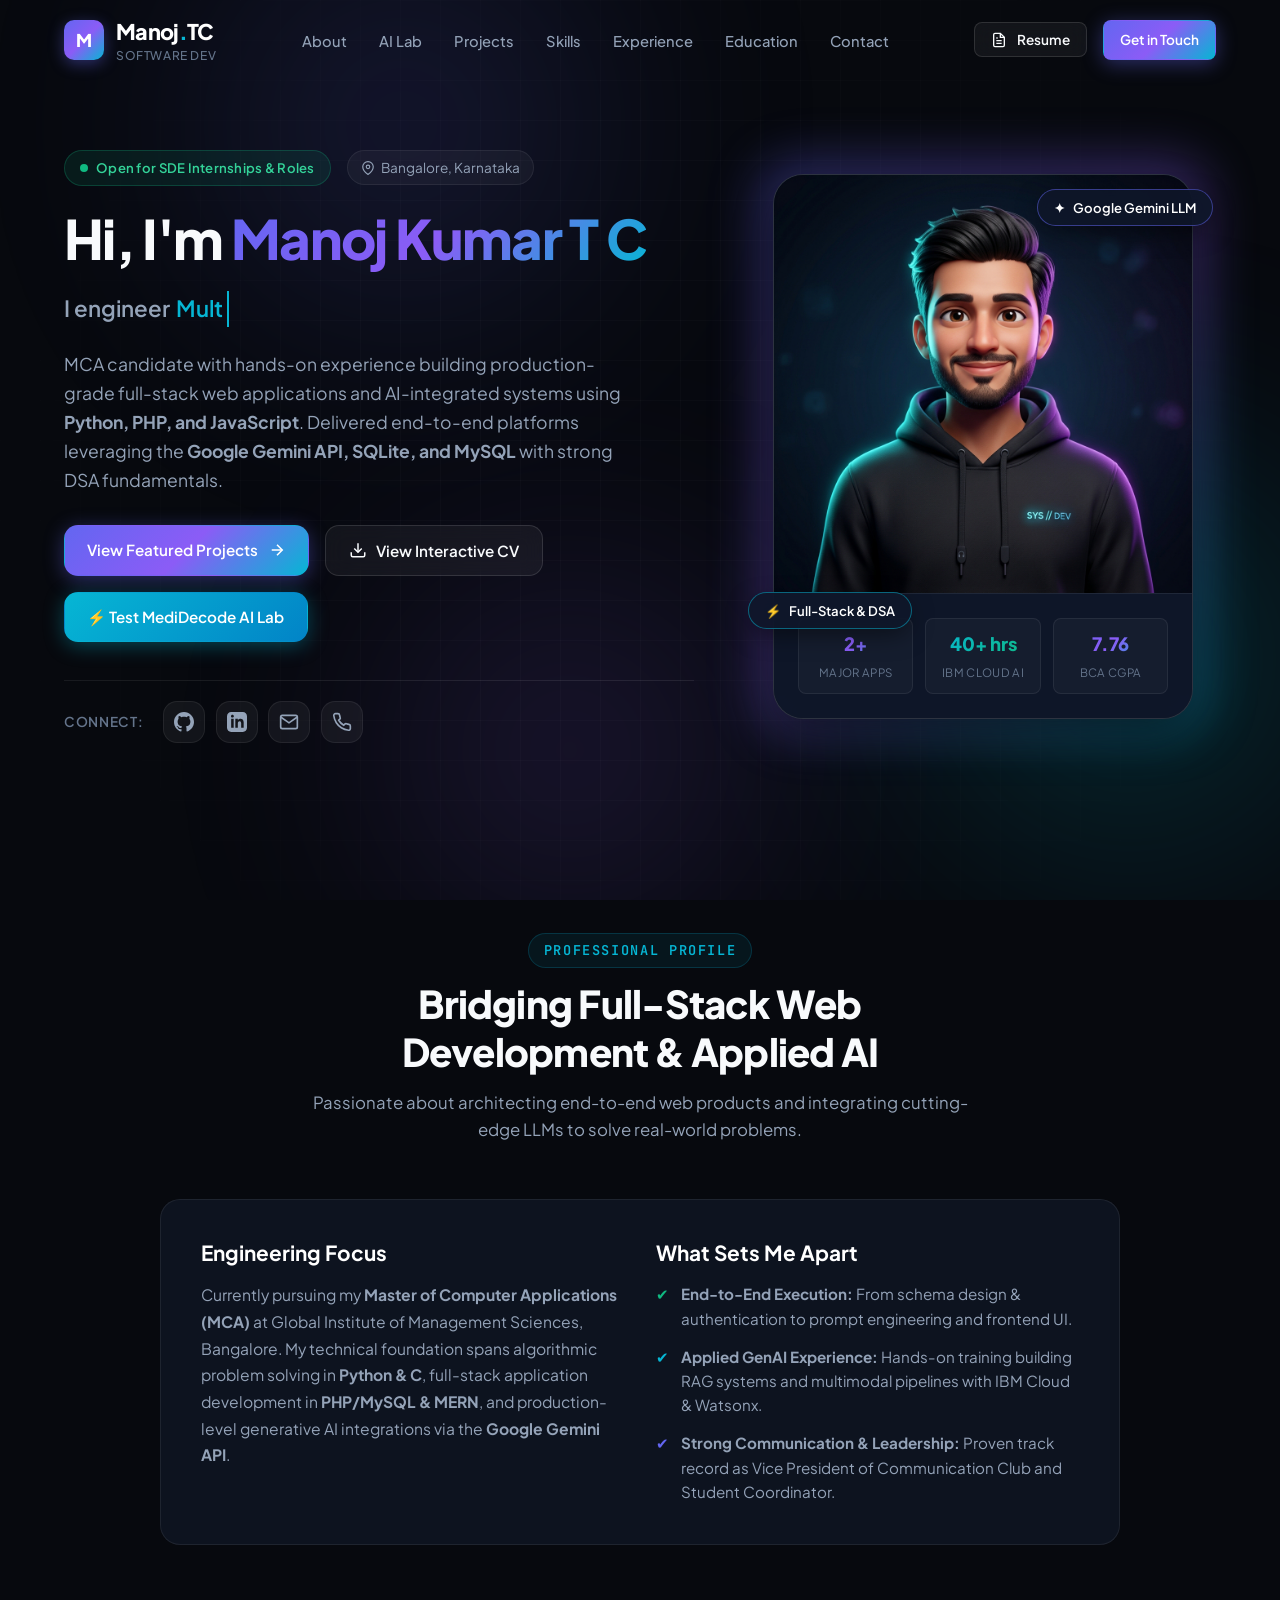
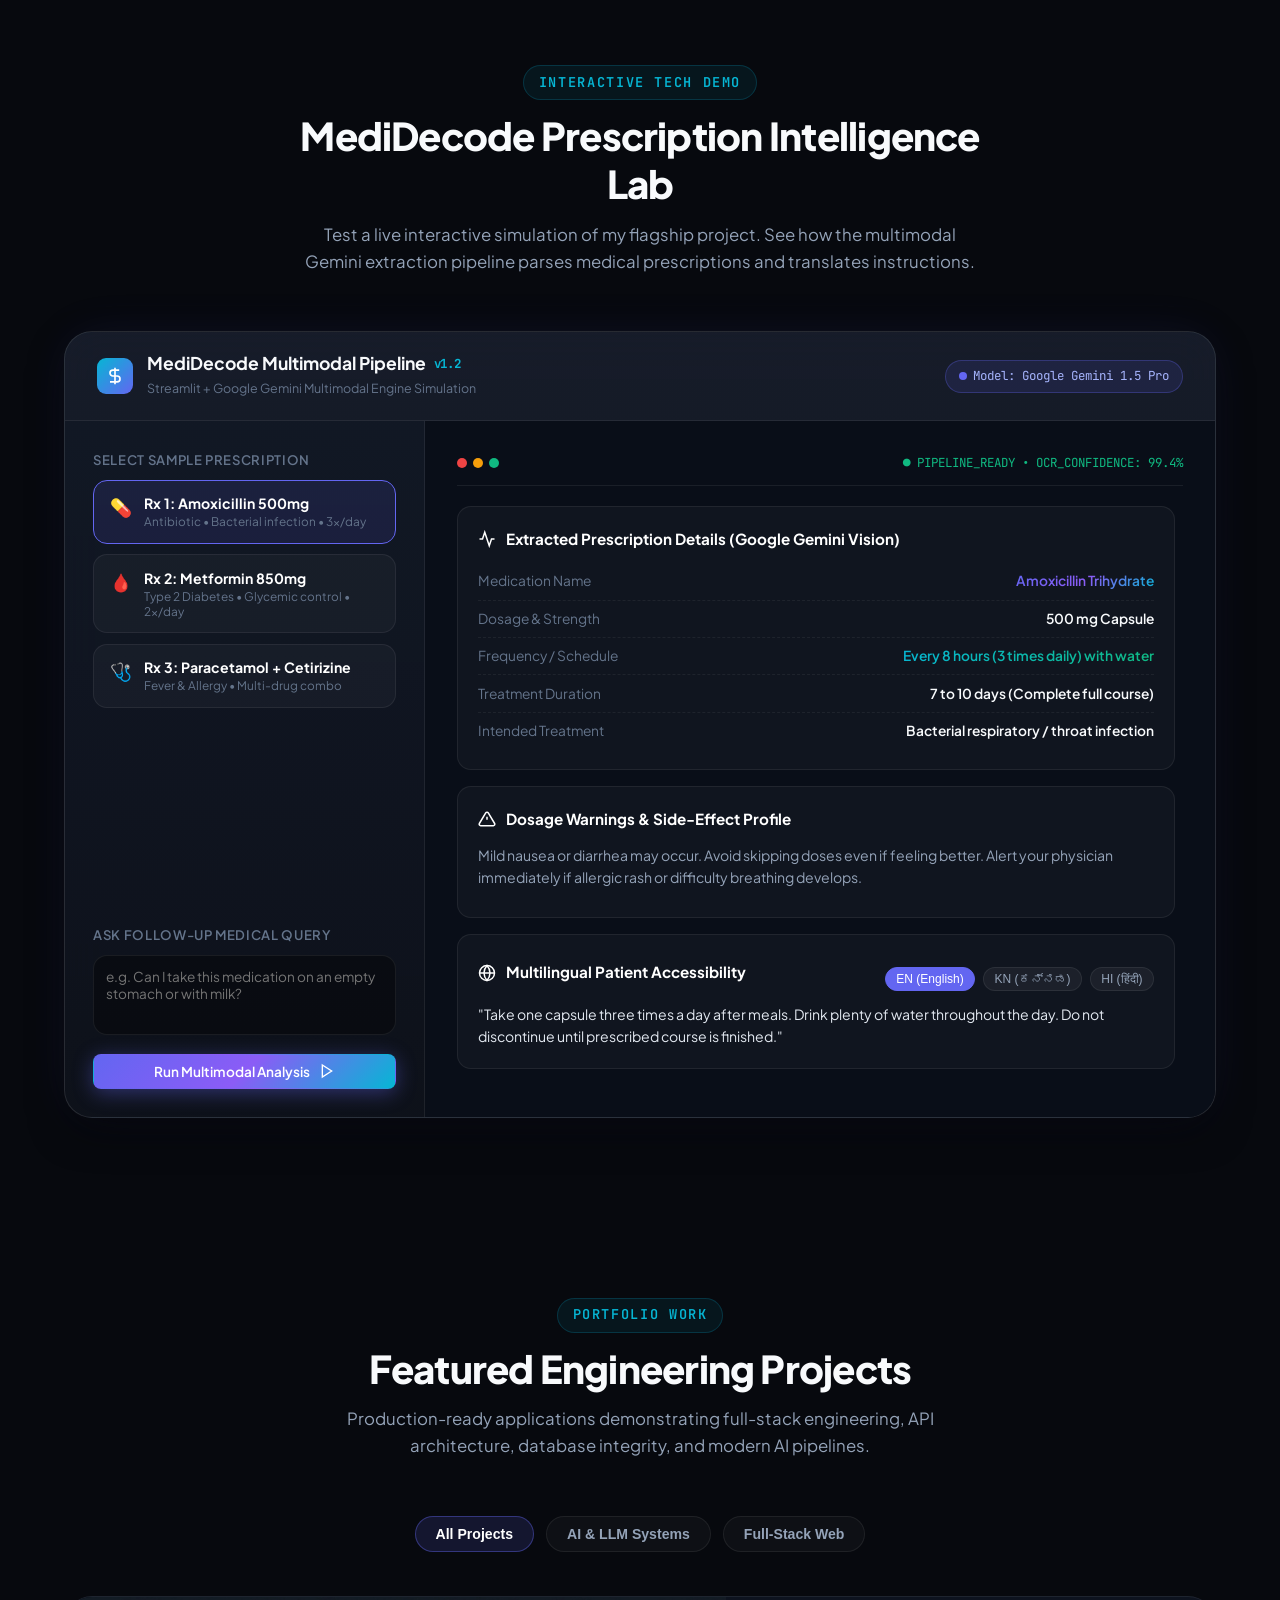
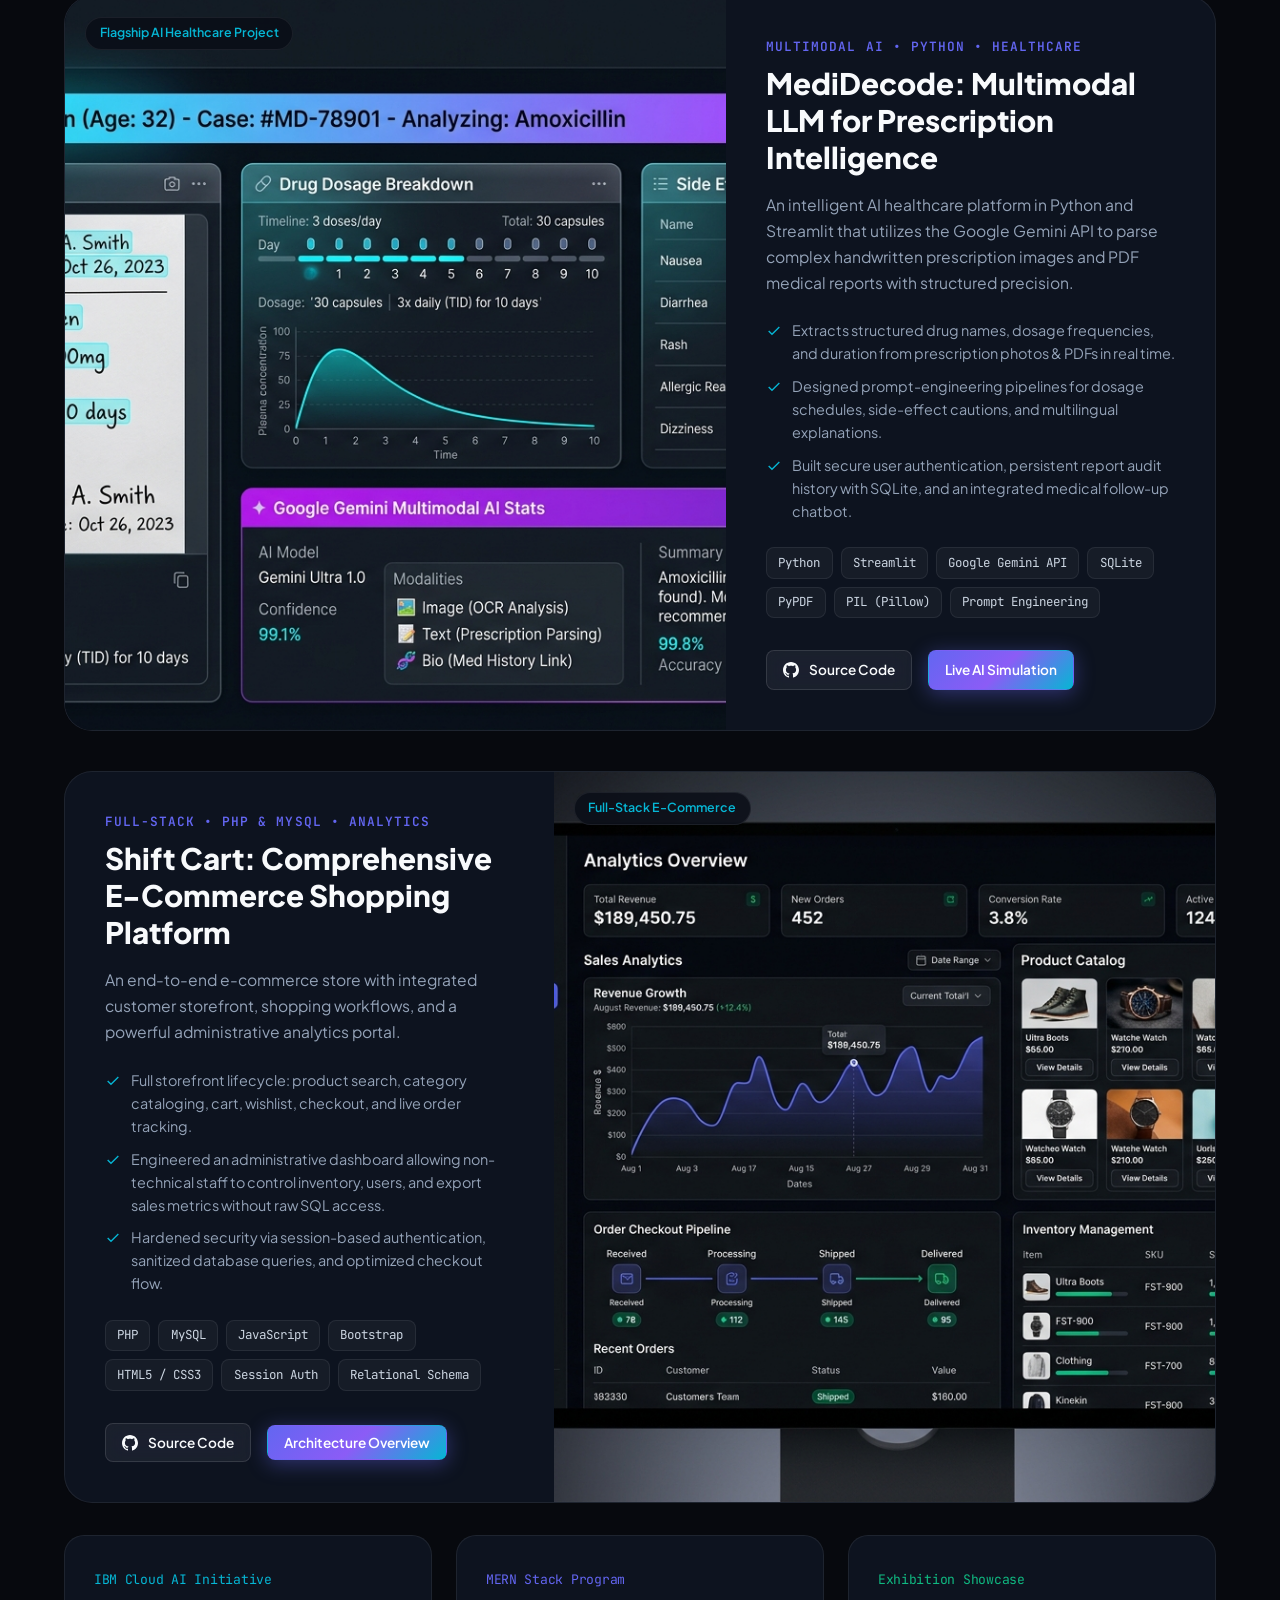
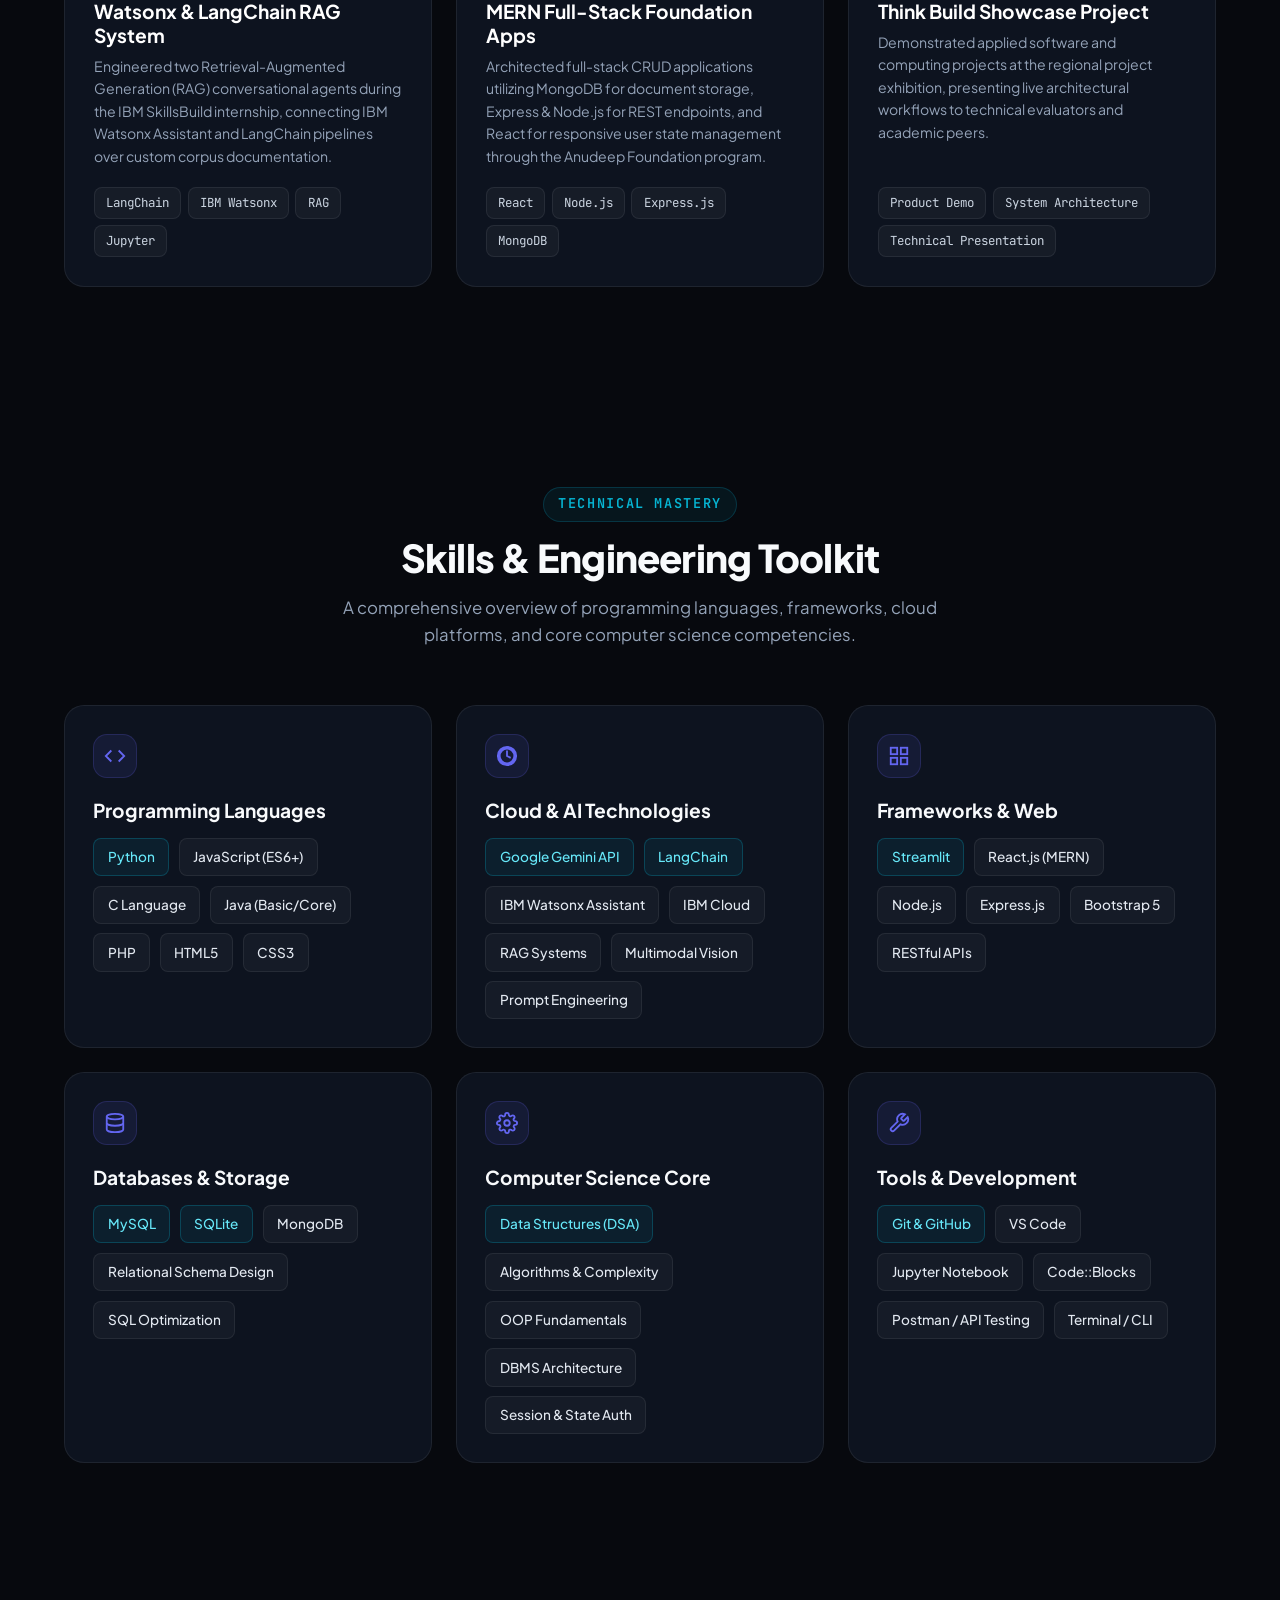
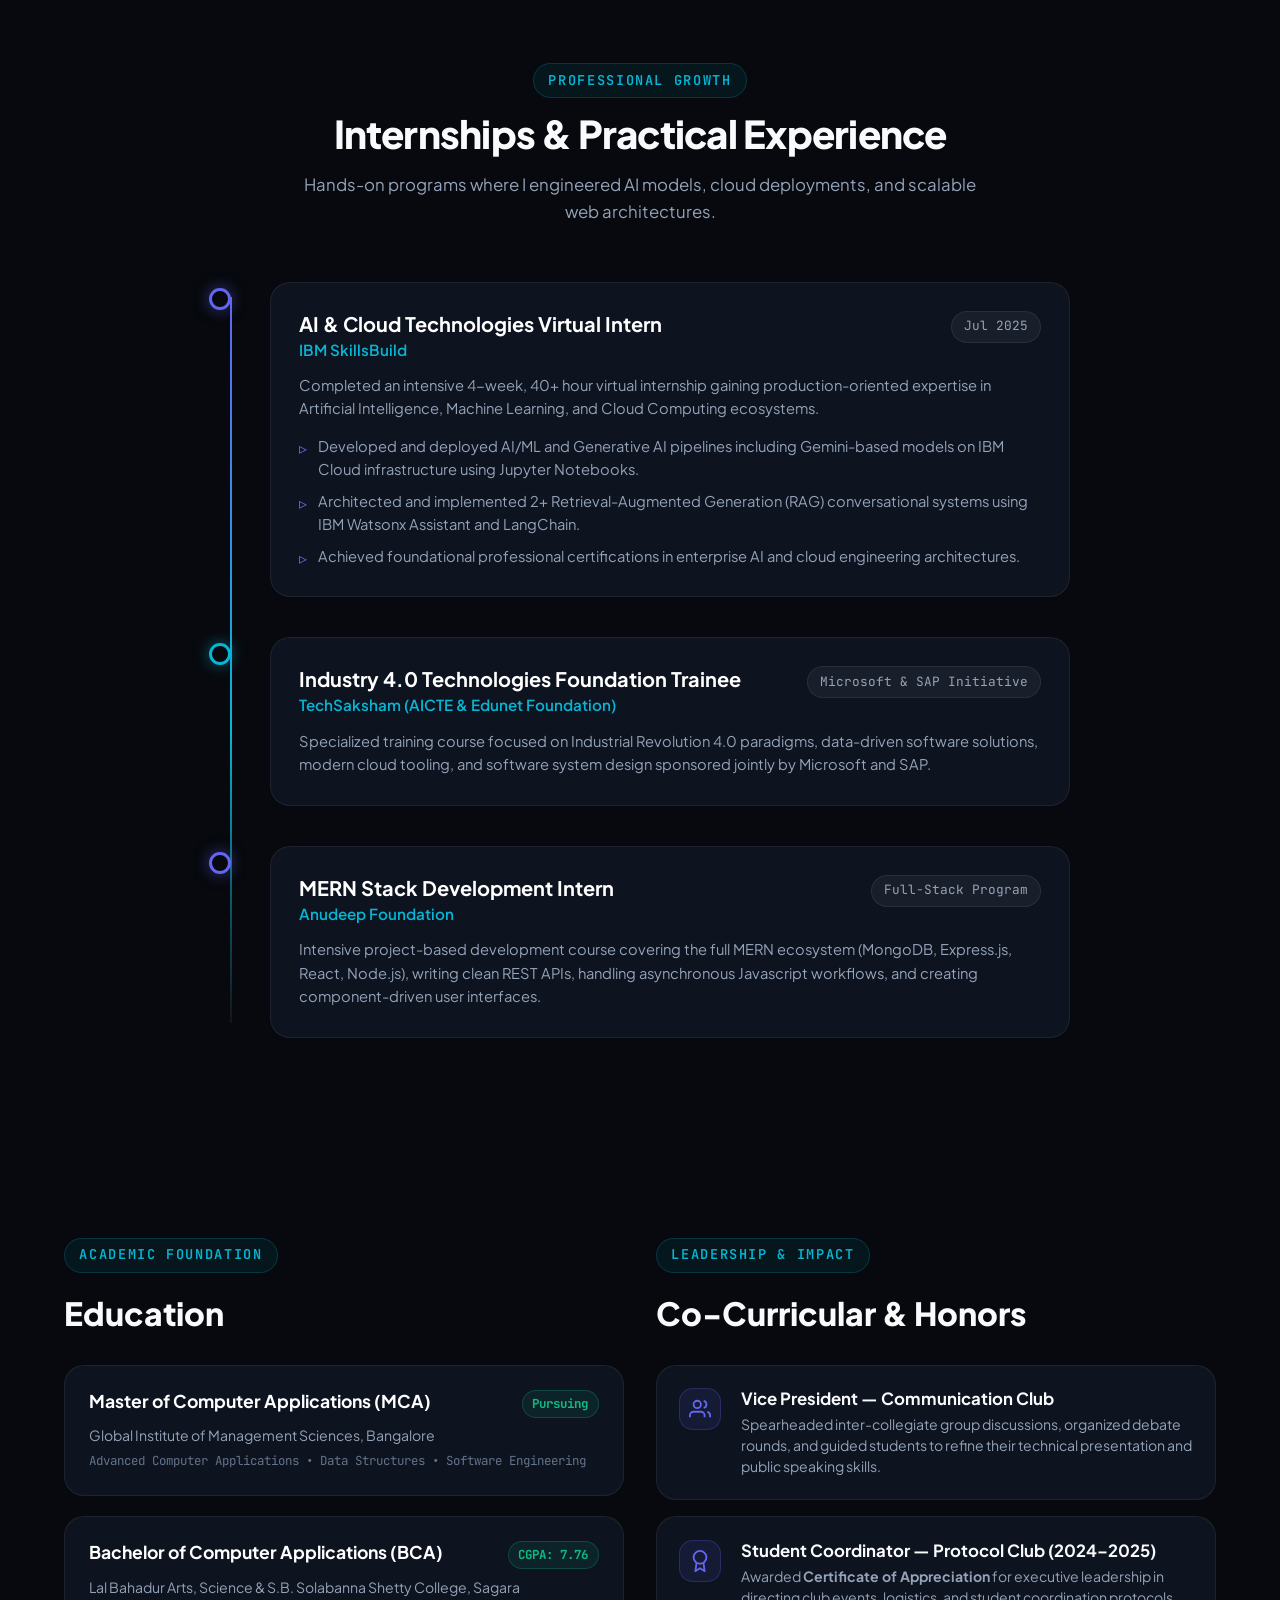
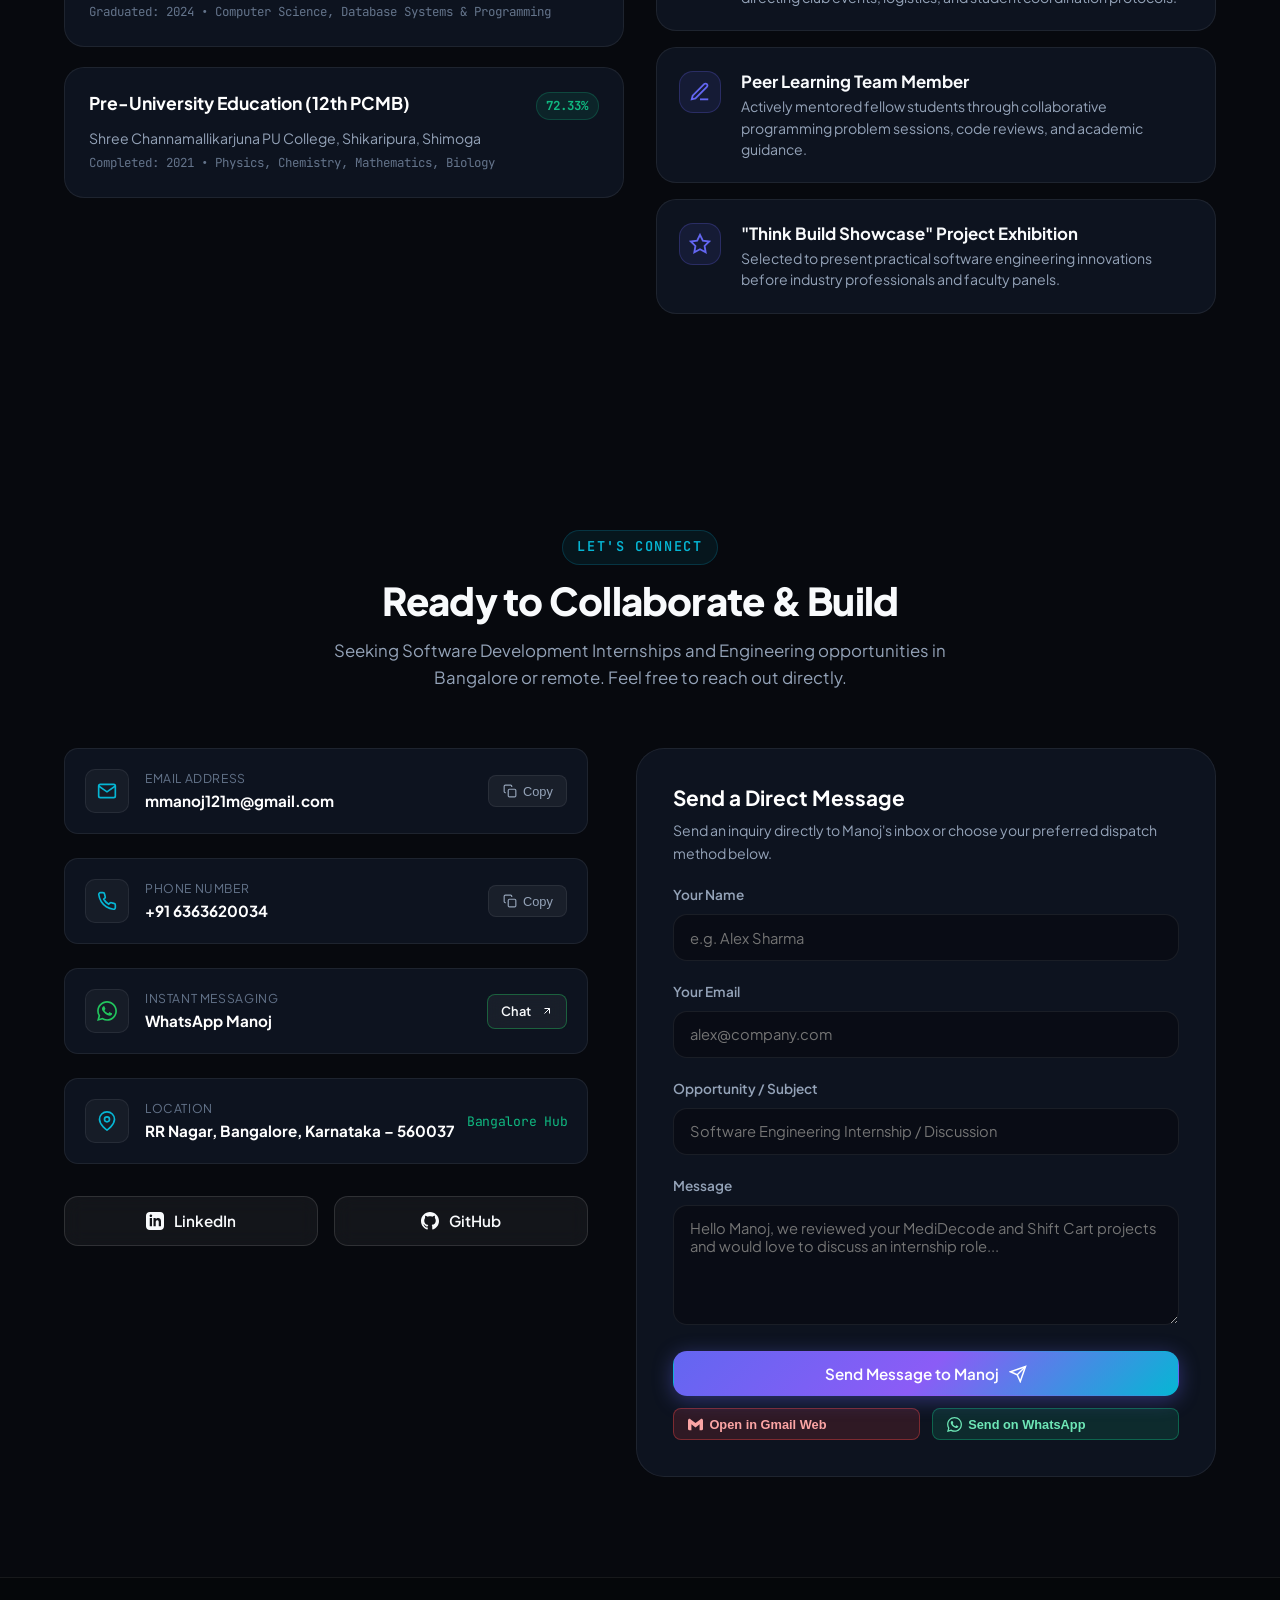
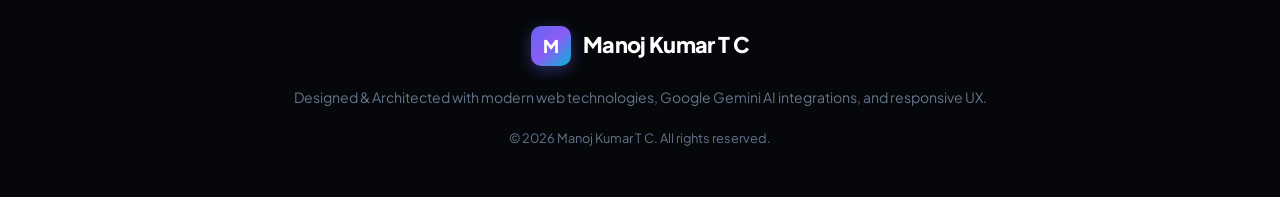
==== index.html @ 15ef48df "feat: initial commit of developer portfolio web application" ====
<!DOCTYPE html>
<html lang="en">
<head>
  <meta charset="UTF-8">
  <meta name="viewport" content="width=device-width, initial-scale=1.0">
  <title>Manoj Kumar T C | Software Developer & AI Systems Engineer</title>
  
  <!-- SEO Meta Tags -->
  <meta name="description" content="Portfolio of Manoj Kumar T C — Software Developer and MCA candidate specializing in Full-Stack Engineering (Python, PHP, JS, MERN) and Multimodal AI / LLM Systems (Google Gemini, LangChain, Watsonx). Based in Bangalore.">
  <meta name="keywords" content="Manoj Kumar T C, Software Developer, Full Stack Developer, AI Engineer, Gemini API, MediDecode, Shift Cart, Python Developer, Bangalore, MCA, IBM SkillsBuild">
  <meta name="author" content="Manoj Kumar T C">

  <!-- Open Graph / Social Sharing -->
  <meta property="og:type" content="website">
  <meta property="og:title" content="Manoj Kumar T C | Software Developer & AI Systems Engineer">
  <meta property="og:description" content="Explore full-stack applications and AI-integrated systems built with Python, Google Gemini API, PHP, and JavaScript.">
  <meta property="og:image" content="assets/images/medidecode.jpg">

  <!-- Fonts: Plus Jakarta Sans & JetBrains Mono -->
  <link rel="preconnect" href="https://fonts.googleapis.com">
  <link rel="preconnect" href="https://fonts.gstatic.com" crossorigin>
  <link href="https://fonts.googleapis.com/css2?family=JetBrains+Mono:wght@400;500;600;700&family=Plus+Jakarta+Sans:wght@300;400;500;600;700;800&display=swap" rel="stylesheet">

  <!-- Stylesheet -->
  <link rel="stylesheet" href="styles.css">

  <!-- Structured Data (JSON-LD) -->
  <script type="application/ld+json">
  {
    "@context": "https://schema.org",
    "@type": "Person",
    "name": "Manoj Kumar T C",
    "jobTitle": "Software Developer & AI Systems Engineer",
    "address": {
      "@type": "PostalAddress",
      "addressLocality": "Bangalore",
      "addressRegion": "Karnataka",
      "postalCode": "560037",
      "addressCountry": "IN"
    },
    "email": "mmanoj121m@gmail.com",
    "telephone": "+916363620034",
    "url": "https://github.com/Manu01321",
    "sameAs": [
      "https://www.linkedin.com/in/manoj-tc",
      "https://github.com/Manu01321"
    ]
  }
  </script>
</head>
<body>

  <!-- Ambient Glowing Layers -->
  <div class="bg-ambient-layer">
    <div class="ambient-orb ambient-orb-1"></div>
    <div class="ambient-orb ambient-orb-2"></div>
    <div class="ambient-orb ambient-orb-3"></div>
  </div>
  <div class="bg-grid-overlay"></div>

  <!-- Header / Navigation -->
  <header class="site-header" id="site-header">
    <div class="container nav-container">
      <a href="#hero" class="brand-logo" aria-label="Manoj Kumar Home">
        <div class="logo-icon-box">M</div>
        <div>
          <span>Manoj<span class="dot">.</span>TC</span>
          <span class="brand-title-sub">Software Dev</span>
        </div>
      </a>

      <nav>
        <ul class="nav-menu" id="nav-menu">
          <li><a href="#about" class="nav-link">About</a></li>
          <li><a href="#simulator" class="nav-link">AI Lab</a></li>
          <li><a href="#projects" class="nav-link">Projects</a></li>
          <li><a href="#skills" class="nav-link">Skills</a></li>
          <li><a href="#experience" class="nav-link">Experience</a></li>
          <li><a href="#education" class="nav-link">Education</a></li>
          <li><a href="#contact" class="nav-link">Contact</a></li>
        </ul>
      </nav>

      <div class="nav-actions">
        <button class="btn btn-secondary btn-sm" id="open-resume-btn">
          <svg width="16" height="16" fill="none" stroke="currentColor" stroke-width="2" viewBox="0 0 24 24"><path d="M14 2H6a2 2 0 0 0-2 2v16a2 2 0 0 0 2 2h12a2 2 0 0 0 2-2V8z"></path><polyline points="14 2 14 8 20 8"></polyline><line x1="16" y1="13" x2="8" y2="13"></line><line x1="16" y1="17" x2="8" y2="17"></line><polyline points="10 9 9 9 8 9"></polyline></svg>
          Resume
        </button>
        <a href="#contact" class="btn btn-primary btn-sm">Get in Touch</a>
      </div>

      <button class="mobile-toggle" id="mobile-toggle" aria-label="Toggle Navigation">
        <svg width="24" height="24" fill="none" stroke="currentColor" stroke-width="2" viewBox="0 0 24 24"><line x1="3" y1="12" x2="21" y2="12"></line><line x1="3" y1="6" x2="21" y2="6"></line><line x1="3" y1="18" x2="21" y2="18"></line></svg>
      </button>
    </div>
  </header>

  <main>
    <!-- HERO SECTION -->
    <section class="hero-section" id="hero">
      <div class="container">
        <div class="hero-grid">
          
          <!-- Content Left -->
          <div class="hero-content">
            <div class="hero-meta-row">
              <div class="status-pill">
                <span class="pulse-dot"></span>
                <span>Open for SDE Internships & Roles</span>
              </div>
              <div class="location-tag">
                <svg width="14" height="14" fill="none" stroke="currentColor" stroke-width="2" viewBox="0 0 24 24"><path d="M21 10c0 7-9 13-9 13s-9-6-9-13a9 9 0 0 1 18 0z"></path><circle cx="12" cy="10" r="3"></circle></svg>
                <span>Bangalore, Karnataka</span>
              </div>
            </div>

            <h1 class="hero-title">
              Hi, I'm <span class="text-gradient">Manoj Kumar T C</span>
            </h1>

            <div class="hero-typing-wrapper">
              <span>I engineer</span>
              <span class="typing-text" id="typing-text">Multimodal AI Systems</span>
            </div>

            <p class="hero-bio">
              MCA candidate with hands-on experience building production-grade full-stack web applications and AI-integrated systems using <strong>Python, PHP, and JavaScript</strong>. Delivered end-to-end platforms leveraging the <strong>Google Gemini API, SQLite, and MySQL</strong> with strong DSA fundamentals.
            </p>

            <div class="hero-cta-group">
              <a href="#projects" class="btn btn-primary">
                <span>View Featured Projects</span>
                <svg width="18" height="18" fill="none" stroke="currentColor" stroke-width="2" viewBox="0 0 24 24"><line x1="5" y1="12" x2="19" y2="12"></line><polyline points="12 5 19 12 12 19"></polyline></svg>
              </a>
              <button class="btn btn-secondary" id="hero-resume-trigger">
                <svg width="18" height="18" fill="none" stroke="currentColor" stroke-width="2" viewBox="0 0 24 24"><path d="M21 15v4a2 2 0 0 1-2 2H5a2 2 0 0 1-2-2v-4"></path><polyline points="7 10 12 15 17 10"></polyline><line x1="12" y1="15" x2="12" y2="3"></line></svg>
                <span>View Interactive CV</span>
              </button>
              <a href="#simulator" class="btn btn-cyan">
                <span>⚡ Test MediDecode AI Lab</span>
              </a>
            </div>

            <!-- Social Links Quick Strip -->
            <div class="hero-social-strip">
              <span>Connect:</span>
              <div class="social-links">
                <a href="https://github.com/Manu01321" target="_blank" rel="noopener noreferrer" class="btn-icon" title="GitHub Profile">
                  <svg width="20" height="20" fill="currentColor" viewBox="0 0 24 24"><path d="M12 0c-6.626 0-12 5.373-12 12 0 5.302 3.438 9.8 8.207 11.387.599.111.793-.261.793-.577v-2.234c-3.338.726-4.033-1.416-4.033-1.416-.546-1.387-1.333-1.756-1.333-1.756-1.089-.745.083-.729.083-.729 1.205.084 1.839 1.237 1.839 1.237 1.07 1.834 2.807 1.304 3.492.997.107-.775.418-1.305.762-1.604-2.665-.305-5.467-1.334-5.467-5.931 0-1.311.469-2.381 1.236-3.221-.124-.303-.535-1.524.117-3.176 0 0 1.008-.322 3.301 1.23.957-.266 1.983-.399 3.003-.404 1.02.005 2.047.138 3.006.404 2.291-1.552 3.297-1.23 3.297-1.23.653 1.653.242 2.874.118 3.176.77.84 1.235 1.911 1.235 3.221 0 4.609-2.807 5.624-5.479 5.921.43.372.823 1.102.823 2.222v3.293c0 .319.192.694.801.576 4.765-1.589 8.199-6.086 8.199-11.386 0-6.627-5.373-12-12-12z"/></svg>
                </a>
                <a href="https://www.linkedin.com/in/manoj-tc" target="_blank" rel="noopener noreferrer" class="btn-icon" title="LinkedIn Profile">
                  <svg width="20" height="20" fill="currentColor" viewBox="0 0 24 24"><path d="M19 0h-14c-2.761 0-5 2.239-5 5v14c0 2.761 2.239 5 5 5h14c2.762 0 5-2.239 5-5v-14c0-2.761-2.238-5-5-5zm-11 19h-3v-11h3v11zm-1.5-12.268c-.966 0-1.75-.79-1.75-1.764s.784-1.764 1.75-1.764 1.75.79 1.75 1.764-.783 1.764-1.75 1.764zm13.5 12.268h-3v-5.604c0-3.368-4-3.113-4 0v5.604h-3v-11h3v1.765c1.396-2.586 7-2.777 7 2.476v6.759z"/></svg>
                </a>
                <a href="mailto:mmanoj121m@gmail.com" class="btn-icon" title="Email Manoj">
                  <svg width="20" height="20" fill="none" stroke="currentColor" stroke-width="2" viewBox="0 0 24 24"><path d="M4 4h16c1.1 0 2 .9 2 2v12c0 1.1-.9 2-2 2H4c-1.1 0-2-.9-2-2V6c0-1.1.9-2 2-2z"></path><polyline points="22,6 12,13 2,6"></polyline></svg>
                </a>
                <a href="tel:6363620034" class="btn-icon" title="Call Manoj">
                  <svg width="20" height="20" fill="none" stroke="currentColor" stroke-width="2" viewBox="0 0 24 24"><path d="M22 16.92v3a2 2 0 0 1-2.18 2 19.79 19.79 0 0 1-8.63-3.07 19.5 19.5 0 0 1-6-6 19.79 19.79 0 0 1-3.07-8.67A2 2 0 0 1 4.11 2h3a2 2 0 0 1 2 1.72 12.84 12.84 0 0 0 .7 2.81 2 2 0 0 1-.45 2.11L8.09 9.91a16 16 0 0 0 6 6l1.27-1.27a2 2 0 0 1 2.11-.45 12.84 12.84 0 0 0 2.81.7A2 2 0 0 1 22 16.92z"></path></svg>
                </a>
              </div>
            </div>
          </div>

          <!-- Visual Right / Avatar Card -->
          <div class="hero-visual">
            <div class="avatar-card-wrapper">
              <div class="avatar-glow-ring"></div>
              
              <!-- Floating pills -->
              <div class="float-pill float-pill-1">
                <span>✦</span>
                <span>Google Gemini LLM</span>
              </div>
              <div class="float-pill float-pill-2">
                <span>⚡</span>
                <span>Full-Stack & DSA</span>
              </div>

              <div class="avatar-card">
                <div class="avatar-image-container">
                  <img src="assets/images/avatar.jpg" alt="Manoj Kumar T C - Software Developer" class="avatar-image" loading="eager">
                </div>
                <div class="avatar-card-footer">
                  <div class="avatar-badge-grid">
                    <div class="avatar-badge-item">
                      <span class="val text-gradient">2+</span>
                      <span class="lbl">Major Apps</span>
                    </div>
                    <div class="avatar-badge-item">
                      <span class="val text-gradient-cyan">40+ hrs</span>
                      <span class="lbl">IBM Cloud AI</span>
                    </div>
                    <div class="avatar-badge-item">
                      <span class="val text-gradient">7.76</span>
                      <span class="lbl">BCA CGPA</span>
                    </div>
                  </div>
                </div>
              </div>
            </div>
          </div>

        </div>
      </div>
    </section>

    <!-- ABOUT SECTION -->
    <section id="about">
      <div class="container">
        <div class="section-header">
          <div class="section-eyebrow">Professional Profile</div>
          <h2 class="section-title">Bridging Full-Stack Web Development & Applied AI</h2>
          <p class="section-desc">
            Passionate about architecting end-to-end web products and integrating cutting-edge LLMs to solve real-world problems.
          </p>
        </div>

        <div class="glass-card" style="max-width: 960px; margin: 0 auto; padding: 2.5rem;">
          <div style="display: grid; grid-template-columns: repeat(auto-fit, minmax(280px, 1fr)); gap: 2rem;">
            <div>
              <h3 style="font-size: 1.3rem; margin-bottom: 1rem; color: #ffffff;">Engineering Focus</h3>
              <p style="color: var(--text-secondary); line-height: 1.7; font-size: 0.98rem;">
                Currently pursuing my <strong>Master of Computer Applications (MCA)</strong> at Global Institute of Management Sciences, Bangalore. My technical foundation spans algorithmic problem solving in <strong>Python & C</strong>, full-stack application development in <strong>PHP/MySQL & MERN</strong>, and production-level generative AI integrations via the <strong>Google Gemini API</strong>.
              </p>
            </div>
            <div>
              <h3 style="font-size: 1.3rem; margin-bottom: 1rem; color: #ffffff;">What Sets Me Apart</h3>
              <ul style="list-style: none; display: flex; flex-direction: column; gap: 0.85rem;">
                <li style="display: flex; gap: 0.75rem; font-size: 0.95rem; color: var(--text-secondary);">
                  <span style="color: var(--accent-emerald);">✔</span>
                  <span><strong>End-to-End Execution:</strong> From schema design & authentication to prompt engineering and frontend UI.</span>
                </li>
                <li style="display: flex; gap: 0.75rem; font-size: 0.95rem; color: var(--text-secondary);">
                  <span style="color: var(--accent-cyan);">✔</span>
                  <span><strong>Applied GenAI Experience:</strong> Hands-on training building RAG systems and multimodal pipelines with IBM Cloud & Watsonx.</span>
                </li>
                <li style="display: flex; gap: 0.75rem; font-size: 0.95rem; color: var(--text-secondary);">
                  <span style="color: var(--accent-indigo);">✔</span>
                  <span><strong>Strong Communication & Leadership:</strong> Proven track record as Vice President of Communication Club and Student Coordinator.</span>
                </li>
              </ul>
            </div>
          </div>
        </div>
      </div>
    </section>

    <!-- INTERACTIVE MEDIDECODE AI SIMULATOR LAB -->
    <section id="simulator" class="simulator-section">
      <div class="container">
        <div class="section-header">
          <div class="section-eyebrow">Interactive Tech Demo</div>
          <h2 class="section-title">MediDecode Prescription Intelligence Lab</h2>
          <p class="section-desc">
            Test a live interactive simulation of my flagship project. See how the multimodal Gemini extraction pipeline parses medical prescriptions and translates instructions.
          </p>
        </div>

        <div class="simulator-container">
          <!-- Simulator Bar -->
          <div class="sim-header">
            <div class="sim-branding">
              <div class="sim-pulse-icon">
                <svg width="20" height="20" fill="none" stroke="currentColor" stroke-width="2" viewBox="0 0 24 24"><path d="M12 2v20M17 5H9.5a3.5 3.5 0 0 0 0 7h5a3.5 3.5 0 0 1 0 7H6"></path></svg>
              </div>
              <div class="sim-title-group">
                <h3>MediDecode Multimodal Pipeline <span class="mono-tag" style="color: var(--accent-cyan);">v1.2</span></h3>
                <span>Streamlit + Google Gemini Multimodal Engine Simulation</span>
              </div>
            </div>

            <div class="sim-model-tag">
              <span class="pulse-dot" style="background:#6366f1;"></span>
              <span>Model: Google Gemini 1.5 Pro</span>
            </div>
          </div>

          <!-- Simulator Grid -->
          <div class="sim-grid">
            <!-- Controls Panel -->
            <div class="sim-controls-panel">
              <div>
                <span class="sim-label">Select Sample Prescription</span>
                <div class="preset-buttons">
                  <button class="preset-btn active" data-preset="rx1">
                    <span class="p-icon">💊</span>
                    <div>
                      <strong>Rx 1: Amoxicillin 500mg</strong>
                      <small>Antibiotic • Bacterial infection • 3x/day</small>
                    </div>
                  </button>

                  <button class="preset-btn" data-preset="rx2">
                    <span class="p-icon">🩸</span>
                    <div>
                      <strong>Rx 2: Metformin 850mg</strong>
                      <small>Type 2 Diabetes • Glycemic control • 2x/day</small>
                    </div>
                  </button>

                  <button class="preset-btn" data-preset="rx3">
                    <span class="p-icon">🩺</span>
                    <div>
                      <strong>Rx 3: Paracetamol + Cetirizine</strong>
                      <small>Fever & Allergy • Multi-drug combo</small>
                    </div>
                  </button>
                </div>
              </div>

              <div class="custom-query-box">
                <span class="sim-label">Ask Follow-up Medical Query</span>
                <textarea id="sim-custom-input" placeholder="e.g. Can I take this medication on an empty stomach or with milk?"></textarea>
                <button class="btn btn-primary btn-sm" id="sim-run-btn" style="width: 100%; margin-top: 0.75rem;">
                  <span>Run Multimodal Analysis</span>
                  <svg width="16" height="16" fill="none" stroke="currentColor" stroke-width="2" viewBox="0 0 24 24"><polygon points="5 3 19 12 5 21 5 3"></polygon></svg>
                </button>
              </div>
            </div>

            <!-- Terminal / Results Output Panel -->
            <div class="sim-output-panel">
              <div class="terminal-top-bar">
                <div class="window-dots">
                  <span class="dot-red"></span>
                  <span class="dot-yellow"></span>
                  <span class="dot-green"></span>
                </div>
                <div class="terminal-status-info" id="sim-status">
                  ● PIPELINE_READY • OCR_CONFIDENCE: 99.4%
                </div>
              </div>

              <div class="sim-results-scroll" id="sim-results-container">
                <!-- Dynamically populated analysis card -->
                <div class="analysis-card">
                  <div class="analysis-card-title">
                    <svg width="18" height="18" fill="none" stroke="currentColor" stroke-width="2" viewBox="0 0 24 24"><path d="M22 12h-4l-3 9L9 3l-3 9H2"></path></svg>
                    <span>Extracted Prescription Details (Google Gemini Vision)</span>
                  </div>
                  <div class="data-row">
                    <span class="data-label">Medication Name</span>
                    <span class="data-val text-gradient" id="res-drug">Amoxicillin Trihydrate</span>
                  </div>
                  <div class="data-row">
                    <span class="data-label">Dosage & Strength</span>
                    <span class="data-val" id="res-dosage">500 mg Capsule</span>
                  </div>
                  <div class="data-row">
                    <span class="data-label">Frequency / Schedule</span>
                    <span class="data-val text-gradient-cyan" id="res-freq">Every 8 hours (3 times daily) with water</span>
                  </div>
                  <div class="data-row">
                    <span class="data-label">Treatment Duration</span>
                    <span class="data-val" id="res-duration">7 to 10 days (Complete full course)</span>
                  </div>
                  <div class="data-row">
                    <span class="data-label">Intended Treatment</span>
                    <span class="data-val" id="res-treatment">Bacterial respiratory / throat infection</span>
                  </div>
                </div>

                <div class="analysis-card">
                  <div class="analysis-card-title">
                    <svg width="18" height="18" fill="none" stroke="currentColor" stroke-width="2" viewBox="0 0 24 24"><path d="M10.29 3.86L1.82 18a2 2 0 0 0 1.71 3h16.94a2 2 0 0 0 1.71-3L13.71 3.86a2 2 0 0 0-3.42 0z"></path><line x1="12" y1="9" x2="12" y2="13"></line><line x1="12" y1="17" x2="12.01" y2="17"></line></svg>
                    <span>Dosage Warnings & Side-Effect Profile</span>
                  </div>
                  <p id="res-warning" style="font-size: 0.88rem; line-height: 1.6; color: var(--text-secondary); margin-bottom: 0.5rem;">
                    Mild nausea or diarrhea may occur. Avoid skipping doses even if feeling better. Alert your physician immediately if allergic rash or difficulty breathing develops.
                  </p>
                </div>

                <div class="analysis-card">
                  <div class="analysis-card-title" style="justify-content: space-between;">
                    <div style="display: flex; align-items: center; gap: 0.6rem;">
                      <svg width="18" height="18" fill="none" stroke="currentColor" stroke-width="2" viewBox="0 0 24 24"><circle cx="12" cy="12" r="10"></circle><line x1="2" y1="12" x2="22" y2="12"></line><path d="M12 2a15.3 15.3 0 0 1 4 10 15.3 15.3 0 0 1-4 10 15.3 15.3 0 0 1-4-10 15.3 15.3 0 0 1 4-10z"></path></svg>
                      <span>Multilingual Patient Accessibility</span>
                    </div>
                    <div class="lang-switch-pills">
                      <button class="lang-pill active" data-lang="en">EN (English)</button>
                      <button class="lang-pill" data-lang="kn">KN (ಕನ್ನಡ)</button>
                      <button class="lang-pill" data-lang="hi">HI (हिंदी)</button>
                    </div>
                  </div>
                  <p id="res-multilingual" style="font-size: 0.88rem; line-height: 1.6; color: #e2e8f0;">
                    "Take one capsule three times a day after meals. Drink plenty of water throughout the day. Do not discontinue until prescribed course is finished."
                  </p>
                </div>

              </div>
            </div>
          </div>
        </div>
      </div>
    </section>

    <!-- FEATURED PROJECTS SECTION -->
    <section id="projects">
      <div class="container">
        <div class="section-header">
          <div class="section-eyebrow">Portfolio Work</div>
          <h2 class="section-title">Featured Engineering Projects</h2>
          <p class="section-desc">
            Production-ready applications demonstrating full-stack engineering, API architecture, database integrity, and modern AI pipelines.
          </p>
        </div>

        <div class="projects-filter-bar">
          <button class="filter-btn active" data-filter="all">All Projects</button>
          <button class="filter-btn" data-filter="ai">AI & LLM Systems</button>
          <button class="filter-btn" data-filter="fullstack">Full-Stack Web</button>
        </div>

        <div class="projects-grid">
          
          <!-- PROJECT 1: MEDIDECODE -->
          <article class="project-card" data-category="ai">
            <div class="project-media-wrap">
              <span class="project-overlay-badge">Flagship AI Healthcare Project</span>
              <img src="assets/images/medidecode.jpg" alt="MediDecode AI Healthcare Platform Screenshot" class="project-media-img" loading="lazy">
            </div>

            <div class="project-details-wrap">
              <div>
                <span class="project-type-tag">Multimodal AI • Python • Healthcare</span>
                <h3 class="project-title">MediDecode: Multimodal LLM for Prescription Intelligence</h3>
                <p class="project-desc">
                  An intelligent AI healthcare platform in Python and Streamlit that utilizes the Google Gemini API to parse complex handwritten prescription images and PDF medical reports with structured precision.
                </p>

                <ul class="project-highlights-list">
                  <li>
                    <svg width="16" height="16" fill="none" stroke="currentColor" stroke-width="2" viewBox="0 0 24 24"><polyline points="20 6 9 17 4 12"></polyline></svg>
                    <span>Extracts structured drug names, dosage frequencies, and duration from prescription photos & PDFs in real time.</span>
                  </li>
                  <li>
                    <svg width="16" height="16" fill="none" stroke="currentColor" stroke-width="2" viewBox="0 0 24 24"><polyline points="20 6 9 17 4 12"></polyline></svg>
                    <span>Designed prompt-engineering pipelines for dosage schedules, side-effect cautions, and multilingual explanations.</span>
                  </li>
                  <li>
                    <svg width="16" height="16" fill="none" stroke="currentColor" stroke-width="2" viewBox="0 0 24 24"><polyline points="20 6 9 17 4 12"></polyline></svg>
                    <span>Built secure user authentication, persistent report audit history with SQLite, and an integrated medical follow-up chatbot.</span>
                  </li>
                </ul>

                <div class="project-tech-chips">
                  <span class="tech-chip">Python</span>
                  <span class="tech-chip">Streamlit</span>
                  <span class="tech-chip">Google Gemini API</span>
                  <span class="tech-chip">SQLite</span>
                  <span class="tech-chip">PyPDF</span>
                  <span class="tech-chip">PIL (Pillow)</span>
                  <span class="tech-chip">Prompt Engineering</span>
                </div>
              </div>

              <div class="project-actions-row">
                <a href="https://github.com/Manu01321" target="_blank" rel="noopener noreferrer" class="btn btn-secondary btn-sm">
                  <svg width="16" height="16" fill="currentColor" viewBox="0 0 24 24"><path d="M12 0c-6.626 0-12 5.373-12 12 0 5.302 3.438 9.8 8.207 11.387.599.111.793-.261.793-.577v-2.234c-3.338.726-4.033-1.416-4.033-1.416-.546-1.387-1.333-1.756-1.333-1.756-1.089-.745.083-.729.083-.729 1.205.084 1.839 1.237 1.839 1.237 1.07 1.834 2.807 1.304 3.492.997.107-.775.418-1.305.762-1.604-2.665-.305-5.467-1.334-5.467-5.931 0-1.311.469-2.381 1.236-3.221-.124-.303-.535-1.524.117-3.176 0 0 1.008-.322 3.301 1.23.957-.266 1.983-.399 3.003-.404 1.02.005 2.047.138 3.006.404 2.291-1.552 3.297-1.23 3.297-1.23.653 1.653.242 2.874.118 3.176.77.84 1.235 1.911 1.235 3.221 0 4.609-2.807 5.624-5.479 5.921.43.372.823 1.102.823 2.222v3.293c0 .319.192.694.801.576 4.765-1.589 8.199-6.086 8.199-11.386 0-6.627-5.373-12-12-12z"/></svg>
                  <span>Source Code</span>
                </a>
                <a href="#simulator" class="btn btn-primary btn-sm">
                  <span>Live AI Simulation</span>
                </a>
              </div>
            </div>
          </article>

          <!-- PROJECT 2: SHIFT CART -->
          <article class="project-card reverse" data-category="fullstack">
            <div class="project-media-wrap">
              <span class="project-overlay-badge">Full-Stack E-Commerce</span>
              <img src="assets/images/shiftcart.jpg" alt="Shift Cart E-Commerce Dashboard Screenshot" class="project-media-img" loading="lazy">
            </div>

            <div class="project-details-wrap">
              <div>
                <span class="project-type-tag">Full-Stack • PHP & MySQL • Analytics</span>
                <h3 class="project-title">Shift Cart: Comprehensive E-Commerce Shopping Platform</h3>
                <p class="project-desc">
                  An end-to-end e-commerce store with integrated customer storefront, shopping workflows, and a powerful administrative analytics portal.
                </p>

                <ul class="project-highlights-list">
                  <li>
                    <svg width="16" height="16" fill="none" stroke="currentColor" stroke-width="2" viewBox="0 0 24 24"><polyline points="20 6 9 17 4 12"></polyline></svg>
                    <span>Full storefront lifecycle: product search, category cataloging, cart, wishlist, checkout, and live order tracking.</span>
                  </li>
                  <li>
                    <svg width="16" height="16" fill="none" stroke="currentColor" stroke-width="2" viewBox="0 0 24 24"><polyline points="20 6 9 17 4 12"></polyline></svg>
                    <span>Engineered an administrative dashboard allowing non-technical staff to control inventory, users, and export sales metrics without raw SQL access.</span>
                  </li>
                  <li>
                    <svg width="16" height="16" fill="none" stroke="currentColor" stroke-width="2" viewBox="0 0 24 24"><polyline points="20 6 9 17 4 12"></polyline></svg>
                    <span>Hardened security via session-based authentication, sanitized database queries, and optimized checkout flow.</span>
                  </li>
                </ul>

                <div class="project-tech-chips">
                  <span class="tech-chip">PHP</span>
                  <span class="tech-chip">MySQL</span>
                  <span class="tech-chip">JavaScript</span>
                  <span class="tech-chip">Bootstrap</span>
                  <span class="tech-chip">HTML5 / CSS3</span>
                  <span class="tech-chip">Session Auth</span>
                  <span class="tech-chip">Relational Schema</span>
                </div>
              </div>

              <div class="project-actions-row">
                <a href="https://github.com/Manu01321" target="_blank" rel="noopener noreferrer" class="btn btn-secondary btn-sm">
                  <svg width="16" height="16" fill="currentColor" viewBox="0 0 24 24"><path d="M12 0c-6.626 0-12 5.373-12 12 0 5.302 3.438 9.8 8.207 11.387.599.111.793-.261.793-.577v-2.234c-3.338.726-4.033-1.416-4.033-1.416-.546-1.387-1.333-1.756-1.333-1.756-1.089-.745.083-.729.083-.729 1.205.084 1.839 1.237 1.839 1.237 1.07 1.834 2.807 1.304 3.492.997.107-.775.418-1.305.762-1.604-2.665-.305-5.467-1.334-5.467-5.931 0-1.311.469-2.381 1.236-3.221-.124-.303-.535-1.524.117-3.176 0 0 1.008-.322 3.301 1.23.957-.266 1.983-.399 3.003-.404 1.02.005 2.047.138 3.006.404 2.291-1.552 3.297-1.23 3.297-1.23.653 1.653.242 2.874.118 3.176.77.84 1.235 1.911 1.235 3.221 0 4.609-2.807 5.624-5.479 5.921.43.372.823 1.102.823 2.222v3.293c0 .319.192.694.801.576 4.765-1.589 8.199-6.086 8.199-11.386 0-6.627-5.373-12-12-12z"/></svg>
                  <span>Source Code</span>
                </a>
                <button class="btn btn-primary btn-sm view-details-btn" data-target="shiftcart">
                  <span>Architecture Overview</span>
                </button>
              </div>
            </div>
          </article>

        </div>

        <!-- Secondary Highlights Grid -->
        <div class="secondary-projects-grid">
          <div class="mini-project-card">
            <div>
              <span class="mono-tag" style="color: var(--accent-cyan);">IBM Cloud AI Initiative</span>
              <h4 style="font-size: 1.2rem; margin: 0.5rem 0; color: #ffffff;">Watsonx & LangChain RAG System</h4>
              <p style="font-size: 0.88rem; color: var(--text-secondary); line-height: 1.6;">
                Engineered two Retrieval-Augmented Generation (RAG) conversational agents during the IBM SkillsBuild internship, connecting IBM Watsonx Assistant and LangChain pipelines over custom corpus documentation.
              </p>
            </div>
            <div style="margin-top: 1.25rem; display: flex; flex-wrap: wrap; gap: 0.4rem;">
              <span class="tech-chip">LangChain</span>
              <span class="tech-chip">IBM Watsonx</span>
              <span class="tech-chip">RAG</span>
              <span class="tech-chip">Jupyter</span>
            </div>
          </div>

          <div class="mini-project-card">
            <div>
              <span class="mono-tag" style="color: var(--accent-indigo);">MERN Stack Program</span>
              <h4 style="font-size: 1.2rem; margin: 0.5rem 0; color: #ffffff;">MERN Full-Stack Foundation Apps</h4>
              <p style="font-size: 0.88rem; color: var(--text-secondary); line-height: 1.6;">
                Architected full-stack CRUD applications utilizing MongoDB for document storage, Express & Node.js for REST endpoints, and React for responsive user state management through the Anudeep Foundation program.
              </p>
            </div>
            <div style="margin-top: 1.25rem; display: flex; flex-wrap: wrap; gap: 0.4rem;">
              <span class="tech-chip">React</span>
              <span class="tech-chip">Node.js</span>
              <span class="tech-chip">Express.js</span>
              <span class="tech-chip">MongoDB</span>
            </div>
          </div>

          <div class="mini-project-card">
            <div>
              <span class="mono-tag" style="color: var(--accent-emerald);">Exhibition Showcase</span>
              <h4 style="font-size: 1.2rem; margin: 0.5rem 0; color: #ffffff;">Think Build Showcase Project</h4>
              <p style="font-size: 0.88rem; color: var(--text-secondary); line-height: 1.6;">
                Demonstrated applied software and computing projects at the regional project exhibition, presenting live architectural workflows to technical evaluators and academic peers.
              </p>
            </div>
            <div style="margin-top: 1.25rem; display: flex; flex-wrap: wrap; gap: 0.4rem;">
              <span class="tech-chip">Product Demo</span>
              <span class="tech-chip">System Architecture</span>
              <span class="tech-chip">Technical Presentation</span>
            </div>
          </div>
        </div>

      </div>
    </section>

    <!-- TECHNICAL SKILLS MATRIX -->
    <section id="skills">
      <div class="container">
        <div class="section-header">
          <div class="section-eyebrow">Technical Mastery</div>
          <h2 class="section-title">Skills & Engineering Toolkit</h2>
          <p class="section-desc">
            A comprehensive overview of programming languages, frameworks, cloud platforms, and core computer science competencies.
          </p>
        </div>

        <div class="skills-grid">
          
          <!-- Category 1: Languages -->
          <div class="skill-category-card">
            <div class="category-icon-box">
              <svg width="22" height="22" fill="none" stroke="currentColor" stroke-width="2" viewBox="0 0 24 24"><polyline points="16 18 22 12 16 6"></polyline><polyline points="8 6 2 12 8 18"></polyline></svg>
            </div>
            <h3 class="category-title">Programming Languages</h3>
            <div class="skills-pill-cloud">
              <span class="skill-badge featured">Python</span>
              <span class="skill-badge">JavaScript (ES6+)</span>
              <span class="skill-badge">C Language</span>
              <span class="skill-badge">Java (Basic/Core)</span>
              <span class="skill-badge">PHP</span>
              <span class="skill-badge">HTML5</span>
              <span class="skill-badge">CSS3</span>
            </div>
          </div>

          <!-- Category 2: AI & Cloud -->
          <div class="skill-category-card">
            <div class="category-icon-box">
              <svg width="22" height="22" fill="none" stroke="currentColor" stroke-width="2" viewBox="0 0 24 24"><path d="M12 2a10 10 0 1 0 10 10A10 10 0 0 0 12 2zm0 18a8 8 0 1 1 8-8 8 8 0 0 1-8 8z"></path><path d="M12 6v6l4 2"></path></svg>
            </div>
            <h3 class="category-title">Cloud & AI Technologies</h3>
            <div class="skills-pill-cloud">
              <span class="skill-badge featured">Google Gemini API</span>
              <span class="skill-badge featured">LangChain</span>
              <span class="skill-badge">IBM Watsonx Assistant</span>
              <span class="skill-badge">IBM Cloud</span>
              <span class="skill-badge">RAG Systems</span>
              <span class="skill-badge">Multimodal Vision</span>
              <span class="skill-badge">Prompt Engineering</span>
            </div>
          </div>

          <!-- Category 3: Frameworks & Libraries -->
          <div class="skill-category-card">
            <div class="category-icon-box">
              <svg width="22" height="22" fill="none" stroke="currentColor" stroke-width="2" viewBox="0 0 24 24"><rect x="3" y="3" width="7" height="7"></rect><rect x="14" y="3" width="7" height="7"></rect><rect x="14" y="14" width="7" height="7"></rect><rect x="3" y="14" width="7" height="7"></rect></svg>
            </div>
            <h3 class="category-title">Frameworks & Web</h3>
            <div class="skills-pill-cloud">
              <span class="skill-badge featured">Streamlit</span>
              <span class="skill-badge">React.js (MERN)</span>
              <span class="skill-badge">Node.js</span>
              <span class="skill-badge">Express.js</span>
              <span class="skill-badge">Bootstrap 5</span>
              <span class="skill-badge">RESTful APIs</span>
            </div>
          </div>

          <!-- Category 4: Databases -->
          <div class="skill-category-card">
            <div class="category-icon-box">
              <svg width="22" height="22" fill="none" stroke="currentColor" stroke-width="2" viewBox="0 0 24 24"><ellipse cx="12" cy="5" rx="9" ry="3"></ellipse><path d="M21 12c0 1.66-4 3-9 3s-9-1.34-9-3"></path><path d="M3 5v14c0 1.66 4 3 9 3s9-1.34 9-3V5"></path></svg>
            </div>
            <h3 class="category-title">Databases & Storage</h3>
            <div class="skills-pill-cloud">
              <span class="skill-badge featured">MySQL</span>
              <span class="skill-badge featured">SQLite</span>
              <span class="skill-badge">MongoDB</span>
              <span class="skill-badge">Relational Schema Design</span>
              <span class="skill-badge">SQL Optimization</span>
            </div>
          </div>

          <!-- Category 5: Core CS Concepts -->
          <div class="skill-category-card">
            <div class="category-icon-box">
              <svg width="22" height="22" fill="none" stroke="currentColor" stroke-width="2" viewBox="0 0 24 24"><circle cx="12" cy="12" r="3"></circle><path d="M19.4 15a1.65 1.65 0 0 0 .33 1.82l.06.06a2 2 0 0 1 0 2.83 2 2 0 0 1-2.83 0l-.06-.06a1.65 1.65 0 0 0-1.82-.33 1.65 1.65 0 0 0-1 1.51V21a2 2 0 0 1-2 2 2 2 0 0 1-2-2v-.09A1.65 1.65 0 0 0 9 19.4a1.65 1.65 0 0 0-1.82.33l-.06.06a2 2 0 0 1-2.83 0 2 2 0 0 1 0-2.83l.06-.06a1.65 1.65 0 0 0 .33-1.82 1.65 1.65 0 0 0-1.51-1H3a2 2 0 0 1-2-2 2 2 0 0 1 2-2h.09A1.65 1.65 0 0 0 4.6 9a1.65 1.65 0 0 0-.33-1.82l-.06-.06a2 2 0 0 1 0-2.83 2 2 0 0 1 2.83 0l.06.06a1.65 1.65 0 0 0 1.82.33H9a1.65 1.65 0 0 0 1-1.51V3a2 2 0 0 1 2-2 2 2 0 0 1 2 2v.09a1.65 1.65 0 0 0 1 1.51 1.65 1.65 0 0 0 1.82-.33l.06-.06a2 2 0 0 1 2.83 0 2 2 0 0 1 0 2.83l-.06.06a1.65 1.65 0 0 0-.33 1.82V9a1.65 1.65 0 0 0 1.51 1H21a2 2 0 0 1 2 2 2 2 0 0 1-2 2h-.09a1.65 1.65 0 0 0-1.51 1z"></path></svg>
            </div>
            <h3 class="category-title">Computer Science Core</h3>
            <div class="skills-pill-cloud">
              <span class="skill-badge featured">Data Structures (DSA)</span>
              <span class="skill-badge">Algorithms & Complexity</span>
              <span class="skill-badge">OOP Fundamentals</span>
              <span class="skill-badge">DBMS Architecture</span>
              <span class="skill-badge">Session & State Auth</span>
            </div>
          </div>

          <!-- Category 6: Tools & Environment -->
          <div class="skill-category-card">
            <div class="category-icon-box">
              <svg width="22" height="22" fill="none" stroke="currentColor" stroke-width="2" viewBox="0 0 24 24"><path d="M14.7 6.3a1 1 0 0 0 0 1.4l1.6 1.6a1 1 0 0 0 1.4 0l3.77-3.77a6 6 0 0 1-7.94 7.94l-6.91 6.91a2.12 2.12 0 0 1-3-3l6.91-6.91a6 6 0 0 1 7.94-7.94l-3.76 3.76z"></path></svg>
            </div>
            <h3 class="category-title">Tools & Development</h3>
            <div class="skills-pill-cloud">
              <span class="skill-badge featured">Git & GitHub</span>
              <span class="skill-badge">VS Code</span>
              <span class="skill-badge">Jupyter Notebook</span>
              <span class="skill-badge">Code::Blocks</span>
              <span class="skill-badge">Postman / API Testing</span>
              <span class="skill-badge">Terminal / CLI</span>
            </div>
          </div>

        </div>
      </div>
    </section>

    <!-- EXPERIENCE & INTERNSHIPS TIMELINE -->
    <section id="experience">
      <div class="container">
        <div class="section-header">
          <div class="section-eyebrow">Professional Growth</div>
          <h2 class="section-title">Internships & Practical Experience</h2>
          <p class="section-desc">
            Hands-on programs where I engineered AI models, cloud deployments, and scalable web architectures.
          </p>
        </div>

        <div class="timeline-wrapper">
          
          <!-- Item 1: IBM SkillsBuild -->
          <div class="timeline-item">
            <div class="timeline-marker"></div>
            <div class="timeline-card">
              <div class="timeline-top">
                <div>
                  <h3 class="timeline-role">AI & Cloud Technologies Virtual Intern</h3>
                  <span class="timeline-company">IBM SkillsBuild</span>
                </div>
                <span class="timeline-date">Jul 2025</span>
              </div>
              <div class="timeline-body">
                <p>
                  Completed an intensive 4-week, 40+ hour virtual internship gaining production-oriented expertise in Artificial Intelligence, Machine Learning, and Cloud Computing ecosystems.
                </p>
                <ul class="timeline-bullets">
                  <li>Developed and deployed AI/ML and Generative AI pipelines including Gemini-based models on IBM Cloud infrastructure using Jupyter Notebooks.</li>
                  <li>Architected and implemented 2+ Retrieval-Augmented Generation (RAG) conversational systems using IBM Watsonx Assistant and LangChain.</li>
                  <li>Achieved foundational professional certifications in enterprise AI and cloud engineering architectures.</li>
                </ul>
              </div>
            </div>
          </div>

          <!-- Item 2: TechSaksham -->
          <div class="timeline-item">
            <div class="timeline-marker cyan"></div>
            <div class="timeline-card">
              <div class="timeline-top">
                <div>
                  <h3 class="timeline-role">Industry 4.0 Technologies Foundation Trainee</h3>
                  <span class="timeline-company">TechSaksham (AICTE & Edunet Foundation)</span>
                </div>
                <span class="timeline-date">Microsoft & SAP Initiative</span>
              </div>
              <div class="timeline-body">
                <p>
                  Specialized training course focused on Industrial Revolution 4.0 paradigms, data-driven software solutions, modern cloud tooling, and software system design sponsored jointly by Microsoft and SAP.
                </p>
              </div>
            </div>
          </div>

          <!-- Item 3: Anudeep Foundation -->
          <div class="timeline-item">
            <div class="timeline-marker"></div>
            <div class="timeline-card">
              <div class="timeline-top">
                <div>
                  <h3 class="timeline-role">MERN Stack Development Intern</h3>
                  <span class="timeline-company">Anudeep Foundation</span>
                </div>
                <span class="timeline-date">Full-Stack Program</span>
              </div>
              <div class="timeline-body">
                <p>
                  Intensive project-based development course covering the full MERN ecosystem (MongoDB, Express.js, React, Node.js), writing clean REST APIs, handling asynchronous Javascript workflows, and creating component-driven user interfaces.
                </p>
              </div>
            </div>
          </div>

        </div>
      </div>
    </section>

    <!-- EDUCATION & LEADERSHIP SECTION -->
    <section id="education">
      <div class="container">
        <div class="dual-grid">
          
          <!-- Column 1: Education -->
          <div>
            <div style="margin-bottom: 2rem;">
              <div class="section-eyebrow">Academic Foundation</div>
              <h2 style="font-size: 2rem; font-weight: 800; margin-top: 0.5rem;">Education</h2>
            </div>

            <!-- MCA -->
            <div class="edu-card">
              <div class="edu-head">
                <h3 class="edu-degree">Master of Computer Applications (MCA)</h3>
                <span class="edu-badge-score">Pursuing</span>
              </div>
              <div class="edu-inst">Global Institute of Management Sciences, Bangalore</div>
              <div class="edu-year">Advanced Computer Applications • Data Structures • Software Engineering</div>
            </div>

            <!-- BCA -->
            <div class="edu-card">
              <div class="edu-head">
                <h3 class="edu-degree">Bachelor of Computer Applications (BCA)</h3>
                <span class="edu-badge-score">CGPA: 7.76</span>
              </div>
              <div class="edu-inst">Lal Bahadur Arts, Science & S.B. Solabanna Shetty College, Sagara</div>
              <div class="edu-year">Graduated: 2024 • Computer Science, Database Systems & Programming</div>
            </div>

            <!-- 12th PU -->
            <div class="edu-card">
              <div class="edu-head">
                <h3 class="edu-degree">Pre-University Education (12th PCMB)</h3>
                <span class="edu-badge-score">72.33%</span>
              </div>
              <div class="edu-inst">Shree Channamallikarjuna PU College, Shikaripura, Shimoga</div>
              <div class="edu-year">Completed: 2021 • Physics, Chemistry, Mathematics, Biology</div>
            </div>
          </div>

          <!-- Column 2: Leadership & Recognition -->
          <div>
            <div style="margin-bottom: 2rem;">
              <div class="section-eyebrow">Leadership & Impact</div>
              <h2 style="font-size: 2rem; font-weight: 800; margin-top: 0.5rem;">Co-Curricular & Honors</h2>
            </div>

            <div class="activity-card">
              <div class="activity-icon">
                <svg width="22" height="22" fill="none" stroke="currentColor" stroke-width="2" viewBox="0 0 24 24"><path d="M17 21v-2a4 4 0 0 0-4-4H5a4 4 0 0 0-4 4v2"></path><circle cx="9" cy="7" r="4"></circle><path d="M23 21v-2a4 4 0 0 0-3-3.87"></path><path d="M16 3.13a4 4 0 0 1 0 7.75"></path></svg>
              </div>
              <div class="activity-content">
                <h4>Vice President — Communication Club</h4>
                <p>Spearheaded inter-collegiate group discussions, organized debate rounds, and guided students to refine their technical presentation and public speaking skills.</p>
              </div>
            </div>

            <div class="activity-card">
              <div class="activity-icon">
                <svg width="22" height="22" fill="none" stroke="currentColor" stroke-width="2" viewBox="0 0 24 24"><circle cx="12" cy="8" r="7"></circle><polyline points="8.21 13.89 7 23 12 20 17 23 15.79 13.88"></polyline></svg>
              </div>
              <div class="activity-content">
                <h4>Student Coordinator — Protocol Club (2024–2025)</h4>
                <p>Awarded <strong>Certificate of Appreciation</strong> for executive leadership in directing club events, logistics, and student coordination protocols.</p>
              </div>
            </div>

            <div class="activity-card">
              <div class="activity-icon">
                <svg width="22" height="22" fill="none" stroke="currentColor" stroke-width="2" viewBox="0 0 24 24"><path d="M12 20h9"></path><path d="M16.5 3.5a2.121 2.121 0 0 1 3 3L7 19l-4 1 1-4L16.5 3.5z"></path></svg>
              </div>
              <div class="activity-content">
                <h4>Peer Learning Team Member</h4>
                <p>Actively mentored fellow students through collaborative programming problem sessions, code reviews, and academic guidance.</p>
              </div>
            </div>

            <div class="activity-card">
              <div class="activity-icon">
                <svg width="22" height="22" fill="none" stroke="currentColor" stroke-width="2" viewBox="0 0 24 24"><polygon points="12 2 15.09 8.26 22 9.27 17 14.14 18.18 21.02 12 17.77 5.82 21.02 7 14.14 2 9.27 8.91 8.26 12 2"></polygon></svg>
              </div>
              <div class="activity-content">
                <h4>"Think Build Showcase" Project Exhibition</h4>
                <p>Selected to present practical software engineering innovations before industry professionals and faculty panels.</p>
              </div>
            </div>

          </div>

        </div>
      </div>
    </section>

    <!-- CONTACT SECTION -->
    <section id="contact">
      <div class="container">
        <div class="section-header">
          <div class="section-eyebrow">Let's Connect</div>
          <h2 class="section-title">Ready to Collaborate & Build</h2>
          <p class="section-desc">
            Seeking Software Development Internships and Engineering opportunities in Bangalore or remote. Feel free to reach out directly.
          </p>
        </div>

        <div class="contact-grid">
          
          <!-- Channels Left -->
          <div class="contact-info-panel">
            
            <!-- Email -->
            <div class="contact-channel-card">
              <div class="contact-left">
                <div class="contact-icon-box">
                  <svg width="20" height="20" fill="none" stroke="currentColor" stroke-width="2" viewBox="0 0 24 24"><path d="M4 4h16c1.1 0 2 .9 2 2v12c0 1.1-.9 2-2 2H4c-1.1 0-2-.9-2-2V6c0-1.1.9-2 2-2z"></path><polyline points="22,6 12,13 2,6"></polyline></svg>
                </div>
                <div class="contact-meta">
                  <span>Email Address</span>
                  <strong>mmanoj121m@gmail.com</strong>
                </div>
              </div>
              <button class="copy-btn" data-copy="mmanoj121m@gmail.com" title="Copy Email">
                <svg width="14" height="14" fill="none" stroke="currentColor" stroke-width="2" viewBox="0 0 24 24"><rect x="9" y="9" width="13" height="13" rx="2" ry="2"></rect><path d="M5 15H4a2 2 0 0 1-2-2V4a2 2 0 0 1 2-2h9a2 2 0 0 1 2 2v1"></path></svg>
                <span>Copy</span>
              </button>
            </div>

            <!-- Phone -->
            <div class="contact-channel-card">
              <div class="contact-left">
                <div class="contact-icon-box">
                  <svg width="20" height="20" fill="none" stroke="currentColor" stroke-width="2" viewBox="0 0 24 24"><path d="M22 16.92v3a2 2 0 0 1-2.18 2 19.79 19.79 0 0 1-8.63-3.07 19.5 19.5 0 0 1-6-6 19.79 19.79 0 0 1-3.07-8.67A2 2 0 0 1 4.11 2h3a2 2 0 0 1 2 1.72 12.84 12.84 0 0 0 .7 2.81 2 2 0 0 1-.45 2.11L8.09 9.91a16 16 0 0 0 6 6l1.27-1.27a2 2 0 0 1 2.11-.45 12.84 12.84 0 0 0 2.81.7A2 2 0 0 1 22 16.92z"></path></svg>
                </div>
                <div class="contact-meta">
                  <span>Phone Number</span>
                  <strong>+91 6363620034</strong>
                </div>
              </div>
              <button class="copy-btn" data-copy="6363620034" title="Copy Phone Number">
                <svg width="14" height="14" fill="none" stroke="currentColor" stroke-width="2" viewBox="0 0 24 24"><rect x="9" y="9" width="13" height="13" rx="2" ry="2"></rect><path d="M5 15H4a2 2 0 0 1-2-2V4a2 2 0 0 1 2-2h9a2 2 0 0 1 2 2v1"></path></svg>
                <span>Copy</span>
              </button>
            </div>

            <!-- WhatsApp Direct -->
            <div class="contact-channel-card">
              <div class="contact-left">
                <div class="contact-icon-box" style="color: #22c55e;">
                  <svg width="20" height="20" fill="currentColor" viewBox="0 0 24 24"><path d="M.057 24l1.687-6.163c-1.041-1.804-1.588-3.849-1.587-5.946.003-6.556 5.338-11.891 11.893-11.891 3.181.001 6.167 1.24 8.413 3.488 2.245 2.248 3.481 5.236 3.48 8.414-.003 6.557-5.338 11.892-11.893 11.892-1.99-.001-3.951-.5-5.688-1.448l-6.305 1.654zm6.597-3.807c1.676.995 3.276 1.591 5.392 1.592 5.448 0 9.886-4.434 9.889-9.885.002-5.462-4.415-9.89-9.881-9.892-5.452 0-9.887 4.434-9.889 9.884-.001 2.225.651 3.891 1.746 5.634l-.999 3.648 3.742-.981zm11.387-5.464c-.074-.124-.272-.198-.57-.347-.297-.149-1.758-.868-2.031-.967-.272-.099-.47-.149-.669.149-.198.297-.768.967-.941 1.165-.173.198-.347.223-.644.074-.297-.149-1.255-.462-2.39-1.475-.883-.788-1.48-1.761-1.653-2.059-.173-.297-.018-.458.13-.606.134-.133.297-.347.446-.521.151-.172.2-.296.3-.495.099-.198.05-.372-.025-.521-.075-.148-.669-1.611-.916-2.206-.242-.579-.487-.501-.669-.51l-.57-.01c-.198 0-.52.074-.792.372s-1.04 1.016-1.04 2.479 1.065 2.876 1.213 3.074c.149.198 2.095 3.2 5.076 4.487.709.306 1.263.489 1.694.626.712.226 1.36.194 1.872.118.571-.085 1.758-.719 2.006-1.413.248-.695.248-1.29.173-1.414z"/></svg>
                </div>
                <div class="contact-meta">
                  <span>Instant Messaging</span>
                  <strong>WhatsApp Manoj</strong>
                </div>
              </div>
              <a href="https://wa.me/916363620034?text=Hi%20Manoj%2C%20I%20saw%20your%20portfolio%20and%20would%20like%20to%20connect%20with%20you." target="_blank" rel="noopener noreferrer" class="btn btn-secondary btn-sm" style="padding: 0.4rem 0.85rem; font-size: 0.8rem; border-color: rgba(34, 197, 94, 0.4);">
                <span>Chat</span>
                <svg width="12" height="12" fill="none" stroke="currentColor" stroke-width="2" viewBox="0 0 24 24"><line x1="7" y1="17" x2="17" y2="7"></line><polyline points="7 7 17 7 17 17"></polyline></svg>
              </a>
            </div>

            <!-- Location -->
            <div class="contact-channel-card">
              <div class="contact-left">
                <div class="contact-icon-box">
                  <svg width="20" height="20" fill="none" stroke="currentColor" stroke-width="2" viewBox="0 0 24 24"><path d="M21 10c0 7-9 13-9 13s-9-6-9-13a9 9 0 0 1 18 0z"></path><circle cx="12" cy="10" r="3"></circle></svg>
                </div>
                <div class="contact-meta">
                  <span>Location</span>
                  <strong>RR Nagar, Bangalore, Karnataka – 560037</strong>
                </div>
              </div>
              <span class="mono-tag" style="color: var(--accent-emerald);">Bangalore Hub</span>
            </div>

            <!-- LinkedIn & GitHub Buttons -->
            <div style="display: grid; grid-template-columns: 1fr 1fr; gap: 1rem; margin-top: 0.5rem;">
              <a href="https://www.linkedin.com/in/manoj-tc" target="_blank" rel="noopener noreferrer" class="btn btn-secondary">
                <svg width="18" height="18" fill="currentColor" viewBox="0 0 24 24"><path d="M19 0h-14c-2.761 0-5 2.239-5 5v14c0 2.761 2.239 5 5 5h14c2.762 0 5-2.239 5-5v-14c0-2.761-2.238-5-5-5zm-11 19h-3v-11h3v11zm-1.5-12.268c-.966 0-1.75-.79-1.75-1.764s.784-1.764 1.75-1.764 1.75.79 1.75 1.764-.783 1.764-1.75 1.764zm13.5 12.268h-3v-5.604c0-3.368-4-3.113-4 0v5.604h-3v-11h3v1.765c1.396-2.586 7-2.777 7 2.476v6.759z"/></svg>
                <span>LinkedIn</span>
              </a>
              <a href="https://github.com/Manu01321" target="_blank" rel="noopener noreferrer" class="btn btn-secondary">
                <svg width="18" height="18" fill="currentColor" viewBox="0 0 24 24"><path d="M12 0c-6.626 0-12 5.373-12 12 0 5.302 3.438 9.8 8.207 11.387.599.111.793-.261.793-.577v-2.234c-3.338.726-4.033-1.416-4.033-1.416-.546-1.387-1.333-1.756-1.333-1.756-1.089-.745.083-.729.083-.729 1.205.084 1.839 1.237 1.839 1.237 1.07 1.834 2.807 1.304 3.492.997.107-.775.418-1.305.762-1.604-2.665-.305-5.467-1.334-5.467-5.931 0-1.311.469-2.381 1.236-3.221-.124-.303-.535-1.524.117-3.176 0 0 1.008-.322 3.301 1.23.957-.266 1.983-.399 3.003-.404 1.02.005 2.047.138 3.006.404 2.291-1.552 3.297-1.23 3.297-1.23.653 1.653.242 2.874.118 3.176.77.84 1.235 1.911 1.235 3.221 0 4.609-2.807 5.624-5.479 5.921.43.372.823 1.102.823 2.222v3.293c0 .319.192.694.801.576 4.765-1.589 8.199-6.086 8.199-11.386 0-6.627-5.373-12-12-12z"/></svg>
                <span>GitHub</span>
              </a>
            </div>

          </div>

          <!-- Quick Message Form -->
          <div class="contact-form-card">
            <h3 style="font-size: 1.3rem; margin-bottom: 0.5rem; color: #ffffff;">Send a Direct Message</h3>
            <p style="font-size: 0.88rem; color: var(--text-secondary); margin-bottom: 1.25rem;">
              Send an inquiry directly to Manoj's inbox or choose your preferred dispatch method below.
            </p>

            <!-- Status Box for Real-Time Feedback -->
            <div id="contact-status-box" class="form-status-box"></div>

            <form id="contact-form">
              <div class="form-group">
                <label for="contact-name" class="form-label">Your Name</label>
                <input type="text" id="contact-name" class="form-input" placeholder="e.g. Alex Sharma" required>
              </div>

              <div class="form-group">
                <label for="contact-email" class="form-label">Your Email</label>
                <input type="email" id="contact-email" class="form-input" placeholder="alex@company.com" required>
              </div>

              <div class="form-group">
                <label for="contact-subject" class="form-label">Opportunity / Subject</label>
                <input type="text" id="contact-subject" class="form-input" placeholder="Software Engineering Internship / Discussion" required>
              </div>

              <div class="form-group">
                <label for="contact-message" class="form-label">Message</label>
                <textarea id="contact-message" class="form-textarea" placeholder="Hello Manoj, we reviewed your MediDecode and Shift Cart projects and would love to discuss an internship role..." required></textarea>
              </div>

              <div class="contact-actions-grid">
                <button type="submit" id="contact-submit-btn" class="btn btn-primary" style="width: 100%;">
                  <span id="btn-text">Send Message to Manoj</span>
                  <svg width="18" height="18" fill="none" stroke="currentColor" stroke-width="2" viewBox="0 0 24 24"><line x1="22" y1="2" x2="11" y2="13"></line><polygon points="22 2 15 22 11 13 2 9 22 2"></polygon></svg>
                </button>

                <div class="contact-secondary-actions">
                  <button type="button" id="btn-open-gmail" class="dispatch-pill-btn gmail" title="Open and send directly using Gmail in your browser">
                    <svg width="15" height="15" fill="currentColor" viewBox="0 0 24 24"><path d="M24 5.457v13.909c0 .904-.732 1.636-1.636 1.636h-3.819V11.73L12 16.64l-6.545-4.91v9.273H1.636A1.636 1.636 0 0 1 0 19.366V5.457c0-2.023 2.309-3.178 3.927-1.964L5.455 4.64 12 9.548l6.545-4.91 1.528-1.145C21.69 2.28 24 3.434 24 5.457z"/></svg>
                    <span>Open in Gmail Web</span>
                  </button>

                  <button type="button" id="btn-open-whatsapp" class="dispatch-pill-btn whatsapp" title="Send message directly via WhatsApp">
                    <svg width="15" height="15" fill="currentColor" viewBox="0 0 24 24"><path d="M.057 24l1.687-6.163c-1.041-1.804-1.588-3.849-1.587-5.946.003-6.556 5.338-11.891 11.893-11.891 3.181.001 6.167 1.24 8.413 3.488 2.245 2.248 3.481 5.236 3.48 8.414-.003 6.557-5.338 11.892-11.893 11.892-1.99-.001-3.951-.5-5.688-1.448l-6.305 1.654zm6.597-3.807c1.676.995 3.276 1.591 5.392 1.592 5.448 0 9.886-4.434 9.889-9.885.002-5.462-4.415-9.89-9.881-9.892-5.452 0-9.887 4.434-9.889 9.884-.001 2.225.651 3.891 1.746 5.634l-.999 3.648 3.742-.981zm11.387-5.464c-.074-.124-.272-.198-.57-.347-.297-.149-1.758-.868-2.031-.967-.272-.099-.47-.149-.669.149-.198.297-.768.967-.941 1.165-.173.198-.347.223-.644.074-.297-.149-1.255-.462-2.39-1.475-.883-.788-1.48-1.761-1.653-2.059-.173-.297-.018-.458.13-.606.134-.133.297-.347.446-.521.151-.172.2-.296.3-.495.099-.198.05-.372-.025-.521-.075-.148-.669-1.611-.916-2.206-.242-.579-.487-.501-.669-.51l-.57-.01c-.198 0-.52.074-.792.372s-1.04 1.016-1.04 2.479 1.065 2.876 1.213 3.074c.149.198 2.095 3.2 5.076 4.487.709.306 1.263.489 1.694.626.712.226 1.36.194 1.872.118.571-.085 1.758-.719 2.006-1.413.248-.695.248-1.29.173-1.414z"/></svg>
                    <span>Send on WhatsApp</span>
                  </button>
                </div>
              </div>
            </form>
          </div>

        </div>
      </div>
    </section>
  </main>

  <!-- FOOTER -->
  <footer class="site-footer">
    <div class="container footer-content">
      <div class="brand-logo">
        <div class="logo-icon-box">M</div>
        <span>Manoj Kumar T C</span>
      </div>
      <p style="color: var(--text-muted); font-size: 0.88rem;">
        Designed & Architected with modern web technologies, Google Gemini AI integrations, and responsive UX.
      </p>
      <div style="font-size: 0.8rem; color: var(--text-muted);">
        © <span id="current-year">2026</span> Manoj Kumar T C. All rights reserved.
      </div>
    </div>
  </footer>

  <!-- RESUME PREVIEW MODAL -->
  <div class="modal-backdrop" id="resume-modal" role="dialog" aria-modal="true" aria-labelledby="resume-title">
    <div class="modal-container">
      <div class="modal-header">
        <div style="display: flex; align-items: center; gap: 0.75rem;">
          <h3 class="modal-title" id="resume-title">Manoj Kumar T C — Professional CV</h3>
          <span class="status-pill" style="font-size: 0.72rem; padding: 0.2rem 0.6rem;">Available for Hire</span>
        </div>
        <div style="display: flex; align-items: center; gap: 0.75rem;">
          <button class="btn btn-primary btn-sm" id="print-resume-btn">
            <svg width="15" height="15" fill="none" stroke="currentColor" stroke-width="2" viewBox="0 0 24 24"><polyline points="6 9 6 2 18 2 18 9"></polyline><path d="M6 18H4a2 2 0 0 1-2-2v-5a2 2 0 0 1 2-2h16a2 2 0 0 1 2 2v5a2 2 0 0 1-2 2h-2"></path><rect x="6" y="14" width="12" height="8"></rect></svg>
            <span>Print / Save PDF</span>
          </button>
          <button class="modal-close-btn" id="close-resume-btn" aria-label="Close modal">&times;</button>
        </div>
      </div>

      <div class="modal-body">
        <div class="resume-paper" id="resume-print-area">
          <h2>MANOJ KUMAR T C</h2>
          <div class="resume-contact-bar">
            <span>📍 RR Nagar, Bangalore, Karnataka – 560037</span>
            <span>✉ mmanoj121m@gmail.com</span>
            <span>📞 6363620034</span>
            <span>🔗 linkedin.com/in/manoj-tc</span>
            <span>💻 github.com/Manu01321</span>
          </div>

          <h4 class="resume-sec-title">Professional Summary</h4>
          <p style="font-size: 0.9rem; line-height: 1.6; color: var(--text-secondary);">
            MCA candidate with hands-on experience building full-stack and AI-integrated applications using Python, PHP, and JavaScript. Delivered two end-to-end projects — a multimodal LLM healthcare platform and a PHP/MySQL e-commerce system — covering API integration, database design, and authentication. Seeking a Software Development Internship to apply strong DSA fundamentals and practical engineering skills to real-world problems.
          </p>

          <h4 class="resume-sec-title">Technical Skills</h4>
          <p style="font-size: 0.88rem; line-height: 1.7; color: var(--text-secondary);">
            <strong>Languages:</strong> Python, C, Java (basic), JavaScript, HTML, CSS<br>
            <strong>Core CS Concepts:</strong> Data Structures & Algorithms, OOP fundamentals<br>
            <strong>Frameworks & Libraries:</strong> Streamlit, Bootstrap, React.js (MERN fundamentals)<br>
            <strong>Databases:</strong> MySQL, SQLite, MongoDB<br>
            <strong>Cloud & AI Tools:</strong> Google Gemini API, IBM Cloud, IBM Watsonx Assistant, LangChain<br>
            <strong>Tools:</strong> VS Code, Code::Blocks, Jupyter Notebook, Git & GitHub
          </p>

          <h4 class="resume-sec-title">Projects</h4>
          <div style="margin-bottom: 1rem;">
            <div style="display: flex; justify-content: space-between; font-weight: 700; color: #ffffff;">
              <span>MediDecode: Multimodal LLM for Prescription Intelligence</span>
              <span class="mono-tag" style="color: var(--accent-cyan);">Python, Streamlit, Gemini API, SQLite</span>
            </div>
            <ul style="font-size: 0.86rem; color: var(--text-secondary); margin-top: 0.4rem; padding-left: 1.2rem; line-height: 1.5;">
              <li>Engineered an AI healthcare platform in Python and Streamlit that uses Google Gemini API to extract structured data from prescription images and PDF reports in real time.</li>
              <li>Designed prompt-engineering pipelines to generate dosage recommendations, side-effect summaries, and multilingual explanations.</li>
              <li>Implemented user authentication and persistent report history with SQLite, plus an integrated AI chatbot for follow-up medical queries.</li>
            </ul>
          </div>

          <div style="margin-bottom: 1rem;">
            <div style="display: flex; justify-content: space-between; font-weight: 700; color: #ffffff;">
              <span>Shift Cart – E-Commerce Shopping Platform</span>
              <span class="mono-tag" style="color: var(--accent-cyan);">PHP, MySQL, JavaScript, Bootstrap</span>
            </div>
            <ul style="font-size: 0.86rem; color: var(--text-secondary); margin-top: 0.4rem; padding-left: 1.2rem; line-height: 1.5;">
              <li>Developed a full-stack e-commerce platform in PHP and MySQL with product catalog management, cart, wishlist, checkout, and order-tracking modules.</li>
              <li>Built an admin dashboard enabling staff to manage products, users, and categories, and to view sales reports without direct database access.</li>
              <li>Implemented secure, session-based authentication and streamlined order-processing workflows to reduce checkout friction.</li>
            </ul>
          </div>

          <h4 class="resume-sec-title">Experience & Internships</h4>
          <div style="margin-bottom: 1rem;">
            <div style="display: flex; justify-content: space-between; font-weight: 700; color: #ffffff;">
              <span>IBM SkillsBuild Virtual Internship – AI & Cloud Technologies</span>
              <span>Jul 2025</span>
            </div>
            <ul style="font-size: 0.86rem; color: var(--text-secondary); margin-top: 0.4rem; padding-left: 1.2rem; line-height: 1.5;">
              <li>Completed a 4-week, 40+ hour intensive virtual internship gaining hands-on expertise in AI, Machine Learning, and Cloud Computing.</li>
              <li>Developing and deploying AI/ML models, including Generative AI and Gemini-based models, on IBM Cloud using Jupyter Notebook.</li>
              <li>Designed and implemented 2+ Retrieval Augmented Generation (RAG) systems with IBM Watsonx Assistant and LangChain.</li>
            </ul>
          </div>

          <h4 class="resume-sec-title">Education</h4>
          <div style="font-size: 0.86rem; color: var(--text-secondary); line-height: 1.6;">
            <strong>Master of Computer Applications (Pursuing)</strong> — Global Institute of Management Sciences, Bangalore<br>
            <strong>Bachelor of Computer Applications (2024)</strong> — Lal Bahadur Arts, Science and S.B. Solabanna Shetty College, Sagara | <strong>CGPA: 7.76</strong><br>
            <strong>12th PCMB (2021)</strong> — Shree Channamallikarjuna PU College, Shikaripura, Shimoga | <strong>72.33%</strong>
          </div>

          <h4 class="resume-sec-title">Leadership & Activities</h4>
          <ul style="font-size: 0.86rem; color: var(--text-secondary); padding-left: 1.2rem; line-height: 1.5;">
            <li><strong>Vice President, Communication Club:</strong> Organized group discussions, debates, and public speaking sessions.</li>
            <li><strong>Peer Learning Team Member:</strong> Supported peers through academic collaboration and guidance.</li>
            <li><strong>Student Coordinator, Protocol Club (2024–2025):</strong> Certificate of Appreciation for leadership in organizing club activities.</li>
            <li><strong>Exhibitor:</strong> Participated in "Think Build Showcase" Project Exhibition.</li>
          </ul>
        </div>
      </div>
    </div>
  </div>

  <!-- PROJECT DETAILS MODAL -->
  <div class="modal-backdrop" id="project-detail-modal" role="dialog" aria-modal="true">
    <div class="modal-container">
      <div class="modal-header">
        <h3 class="modal-title" id="proj-modal-title">System Architecture Overview</h3>
        <button class="modal-close-btn" id="close-project-modal-btn">&times;</button>
      </div>
      <div class="modal-body" id="proj-modal-content">
        <!-- Injected via script.js -->
      </div>
    </div>
  </div>

  <!-- TOAST CONTAINER -->
  <div class="toast-container" id="toast-container"></div>

  <!-- JavaScript -->
  <script src="script.js"></script>
</body>
</html>
---- styles.css ----
/* ==========================================================================
   MANOJ KUMAR T C - PORTFOLIO DESIGN SYSTEM
   Theme: High-Tech Dark Glassmorphism with Cyber Indigo & Cyan Glow Accents
   ========================================================================== */

:root {
  /* Color Palette */
  --bg-primary: #07090e;
  --bg-secondary: #0d121d;
  --bg-tertiary: #131a29;
  --bg-card: rgba(16, 23, 38, 0.75);
  --bg-card-hover: rgba(22, 32, 54, 0.85);
  --bg-card-solid: #101726;

  /* Glassmorphism Borders */
  --border-subtle: rgba(255, 255, 255, 0.07);
  --border-medium: rgba(255, 255, 255, 0.12);
  --border-glow: rgba(99, 102, 241, 0.4);
  --border-accent: rgba(6, 182, 212, 0.4);

  /* Text Colors */
  --text-main: #f8fafc;
  --text-secondary: #94a3b8;
  --text-muted: #64748b;
  --text-inverse: #0f172a;

  /* Accents & Brand Gradients */
  --accent-indigo: #6366f1;
  --accent-purple: #8b5cf6;
  --accent-cyan: #06b6d4;
  --accent-emerald: #10b981;
  --accent-amber: #f59e0b;
  --accent-rose: #f43f5e;

  --gradient-brand: linear-gradient(135deg, #6366f1 0%, #8b5cf6 50%, #06b6d4 100%);
  --gradient-cyan-emerald: linear-gradient(135deg, #06b6d4 0%, #10b981 100%);
  --gradient-card: linear-gradient(135deg, rgba(255, 255, 255, 0.05) 0%, rgba(255, 255, 255, 0.01) 100%);
  --gradient-glow: radial-gradient(circle at 50% 50%, rgba(99, 102, 241, 0.15) 0%, transparent 70%);

  /* Shadows */
  --shadow-sm: 0 2px 8px rgba(0, 0, 0, 0.3);
  --shadow-md: 0 8px 24px -4px rgba(0, 0, 0, 0.5);
  --shadow-lg: 0 16px 40px -8px rgba(0, 0, 0, 0.6);
  --shadow-glow-indigo: 0 0 35px -5px rgba(99, 102, 241, 0.35);
  --shadow-glow-cyan: 0 0 35px -5px rgba(6, 182, 212, 0.35);

  /* Typography */
  --font-sans: 'Plus Jakarta Sans', -apple-system, BlinkMacSystemFont, 'Segoe UI', Roboto, sans-serif;
  --font-mono: 'JetBrains Mono', 'Fira Code', monospace;

  /* Transitions */
  --transition-fast: 150ms cubic-bezier(0.4, 0, 0.2, 1);
  --transition-base: 250ms cubic-bezier(0.4, 0, 0.2, 1);
  --transition-smooth: 400ms cubic-bezier(0.16, 1, 0.3, 1);

  /* Radius */
  --radius-sm: 8px;
  --radius-md: 14px;
  --radius-lg: 20px;
  --radius-xl: 28px;
  --radius-full: 9999px;

  /* Container */
  --container-max: 1200px;
}

/* Base Reset */
*, *::before, *::after {
  box-sizing: border-box;
  margin: 0;
  padding: 0;
}

html {
  scroll-behavior: smooth;
  scroll-padding-top: 90px;
  font-size: 16px;
  color-scheme: dark;
}

body {
  font-family: var(--font-sans);
  background-color: var(--bg-primary);
  color: var(--text-main);
  line-height: 1.6;
  min-height: 100vh;
  overflow-x: hidden;
  position: relative;
  -webkit-font-smoothing: antialiased;
  -moz-osx-font-smoothing: grayscale;
}

/* Background Ambient Glows & Grid Pattern */
.bg-ambient-layer {
  position: fixed;
  top: 0;
  left: 0;
  width: 100vw;
  height: 100vh;
  pointer-events: none;
  z-index: 0;
  overflow: hidden;
}

.ambient-orb {
  position: absolute;
  border-radius: 50%;
  filter: blur(120px);
  opacity: 0.25;
  animation: floatOrb 20s ease-in-out infinite alternate;
}

.ambient-orb-1 {
  width: 550px;
  height: 550px;
  top: -150px;
  left: 10%;
  background: radial-gradient(circle, #6366f1 0%, transparent 70%);
}

.ambient-orb-2 {
  width: 600px;
  height: 600px;
  top: 40%;
  right: -150px;
  background: radial-gradient(circle, #06b6d4 0%, transparent 70%);
  animation-duration: 25s;
  animation-delay: -5s;
}

.ambient-orb-3 {
  width: 500px;
  height: 500px;
  bottom: -100px;
  left: 25%;
  background: radial-gradient(circle, #8b5cf6 0%, transparent 70%);
  animation-duration: 22s;
  animation-delay: -10s;
}

@keyframes floatOrb {
  0% { transform: translate(0, 0) scale(1); }
  50% { transform: translate(40px, 30px) scale(1.08); }
  100% { transform: translate(-30px, 50px) scale(0.95); }
}

.bg-grid-overlay {
  position: fixed;
  inset: 0;
  background-image: 
    linear-gradient(to right, rgba(255, 255, 255, 0.02) 1px, transparent 1px),
    linear-gradient(to bottom, rgba(255, 255, 255, 0.02) 1px, transparent 1px);
  background-size: 40px 40px;
  pointer-events: none;
  z-index: 0;
  mask-image: radial-gradient(circle at center, black 40%, transparent 90%);
  -webkit-mask-image: radial-gradient(circle at center, black 40%, transparent 90%);
}

/* Typography Helpers */
h1, h2, h3, h4, h5, h6 {
  color: var(--text-main);
  font-weight: 700;
  line-height: 1.25;
}

p {
  color: var(--text-secondary);
}

a {
  color: inherit;
  text-decoration: none;
  transition: var(--transition-fast);
}

/* Text Gradients */
.text-gradient {
  background: var(--gradient-brand);
  -webkit-background-clip: text;
  -webkit-text-fill-color: transparent;
  background-clip: text;
}

.text-gradient-cyan {
  background: var(--gradient-cyan-emerald);
  -webkit-background-clip: text;
  -webkit-text-fill-color: transparent;
  background-clip: text;
}

.mono-tag {
  font-family: var(--font-mono);
  font-size: 0.82rem;
  letter-spacing: -0.02em;
}

/* Container */
.container {
  width: 100%;
  max-width: var(--container-max);
  margin-left: auto;
  margin-right: auto;
  padding-left: 1.5rem;
  padding-right: 1.5rem;
  position: relative;
  z-index: 1;
}

/* Buttons & Interactive Elements */
.btn {
  display: inline-flex;
  align-items: center;
  justify-content: center;
  gap: 0.6rem;
  font-family: var(--font-sans);
  font-weight: 600;
  font-size: 0.95rem;
  padding: 0.75rem 1.4rem;
  border-radius: var(--radius-md);
  cursor: pointer;
  transition: all var(--transition-base);
  border: 1px solid transparent;
  position: relative;
  overflow: hidden;
  text-decoration: none;
}

.btn-primary {
  background: var(--gradient-brand);
  color: #ffffff;
  box-shadow: 0 4px 20px rgba(99, 102, 241, 0.4);
}

.btn-primary:hover {
  transform: translateY(-2px);
  box-shadow: 0 6px 28px rgba(99, 102, 241, 0.6);
  color: #ffffff;
}

.btn-secondary {
  background: rgba(255, 255, 255, 0.05);
  color: var(--text-main);
  border-color: var(--border-medium);
  backdrop-filter: blur(10px);
}

.btn-secondary:hover {
  background: rgba(255, 255, 255, 0.1);
  border-color: rgba(255, 255, 255, 0.25);
  transform: translateY(-2px);
  color: #ffffff;
}

.btn-cyan {
  background: linear-gradient(135deg, #06b6d4 0%, #0284c7 100%);
  color: #ffffff;
  box-shadow: 0 4px 20px rgba(6, 182, 212, 0.35);
}

.btn-cyan:hover {
  transform: translateY(-2px);
  box-shadow: 0 6px 28px rgba(6, 182, 212, 0.55);
}

.btn-sm {
  padding: 0.5rem 1rem;
  font-size: 0.85rem;
  border-radius: var(--radius-sm);
}

.btn-icon {
  width: 42px;
  height: 42px;
  padding: 0;
  border-radius: var(--radius-md);
  display: inline-flex;
  align-items: center;
  justify-content: center;
  background: rgba(255, 255, 255, 0.05);
  border: 1px solid var(--border-subtle);
  color: var(--text-secondary);
}

.btn-icon:hover {
  background: rgba(99, 102, 241, 0.15);
  border-color: var(--border-glow);
  color: #ffffff;
  transform: translateY(-2px);
}

/* Glassmorphism Cards */
.glass-card {
  background: var(--bg-card);
  backdrop-filter: blur(16px);
  -webkit-backdrop-filter: blur(16px);
  border: 1px solid var(--border-subtle);
  border-radius: var(--radius-lg);
  padding: 1.75rem;
  transition: all var(--transition-base);
  position: relative;
}

.glass-card:hover {
  border-color: var(--border-medium);
  transform: translateY(-3px);
  box-shadow: var(--shadow-md);
}

/* Status Pill */
.status-pill {
  display: inline-flex;
  align-items: center;
  gap: 0.5rem;
  padding: 0.4rem 0.95rem;
  border-radius: var(--radius-full);
  background: rgba(16, 185, 129, 0.1);
  border: 1px solid rgba(16, 185, 129, 0.25);
  color: #34d399;
  font-size: 0.82rem;
  font-weight: 600;
  letter-spacing: 0.02em;
}

.pulse-dot {
  width: 8px;
  height: 8px;
  border-radius: 50%;
  background-color: #10b981;
  box-shadow: 0 0 0 0 rgba(16, 185, 129, 0.7);
  animation: pulseBeacon 2s infinite;
}

@keyframes pulseBeacon {
  0% { box-shadow: 0 0 0 0 rgba(16, 185, 129, 0.7); }
  70% { box-shadow: 0 0 0 8px rgba(16, 185, 129, 0); }
  100% { box-shadow: 0 0 0 0 rgba(16, 185, 129, 0); }
}

/* ==========================================================================
   NAVIGATION BAR
   ========================================================================== */
.site-header {
  position: fixed;
  top: 0;
  left: 0;
  right: 0;
  z-index: 100;
  height: 80px;
  display: flex;
  align-items: center;
  transition: all var(--transition-base);
}

.site-header.scrolled {
  height: 70px;
  background: rgba(7, 9, 14, 0.85);
  backdrop-filter: blur(20px);
  -webkit-backdrop-filter: blur(20px);
  border-bottom: 1px solid var(--border-subtle);
  box-shadow: 0 10px 30px rgba(0, 0, 0, 0.4);
}

.nav-container {
  display: flex;
  align-items: center;
  justify-content: space-between;
  width: 100%;
}

.brand-logo {
  display: flex;
  align-items: center;
  gap: 0.75rem;
  font-size: 1.35rem;
  font-weight: 800;
  letter-spacing: -0.03em;
  color: #ffffff;
}

.logo-icon-box {
  width: 40px;
  height: 40px;
  border-radius: 10px;
  background: var(--gradient-brand);
  display: flex;
  align-items: center;
  justify-content: center;
  color: white;
  font-weight: 800;
  font-size: 1.1rem;
  box-shadow: 0 4px 15px rgba(99, 102, 241, 0.4);
}

.brand-logo .dot {
  color: var(--accent-cyan);
}

.brand-title-sub {
  font-size: 0.75rem;
  font-weight: 500;
  color: var(--text-muted);
  display: block;
  letter-spacing: 0.05em;
  text-transform: uppercase;
  margin-top: -3px;
}

.nav-menu {
  display: flex;
  align-items: center;
  gap: 2rem;
  list-style: none;
}

.nav-link {
  font-size: 0.92rem;
  font-weight: 500;
  color: var(--text-secondary);
  position: relative;
  padding: 0.35rem 0;
}

.nav-link:hover, .nav-link.active {
  color: #ffffff;
}

.nav-link::after {
  content: '';
  position: absolute;
  bottom: 0;
  left: 0;
  width: 0;
  height: 2px;
  background: var(--gradient-brand);
  transition: width var(--transition-fast);
  border-radius: 2px;
}

.nav-link:hover::after, .nav-link.active::after {
  width: 100%;
}

.nav-actions {
  display: flex;
  align-items: center;
  gap: 1rem;
}

/* Mobile Toggle */
.mobile-toggle {
  display: none;
  background: none;
  border: none;
  color: var(--text-main);
  cursor: pointer;
  padding: 0.5rem;
  font-size: 1.5rem;
}

/* ==========================================================================
   HERO SECTION
   ========================================================================== */
.hero-section {
  padding-top: 150px;
  padding-bottom: 90px;
  min-height: 92vh;
  display: flex;
  align-items: center;
  position: relative;
}

.hero-grid {
  display: grid;
  grid-template-columns: 1.15fr 0.85fr;
  gap: 3.5rem;
  align-items: center;
}

.hero-content {
  display: flex;
  flex-direction: column;
  gap: 1.4rem;
}

.hero-meta-row {
  display: flex;
  flex-wrap: wrap;
  align-items: center;
  gap: 1rem;
}

.location-tag {
  display: inline-flex;
  align-items: center;
  gap: 0.4rem;
  font-size: 0.85rem;
  color: var(--text-secondary);
  background: rgba(255, 255, 255, 0.04);
  padding: 0.35rem 0.8rem;
  border-radius: var(--radius-full);
  border: 1px solid var(--border-subtle);
}

.hero-title {
  font-size: 3.4rem;
  font-weight: 800;
  line-height: 1.12;
  letter-spacing: -0.03em;
}

.hero-typing-wrapper {
  font-size: 1.4rem;
  font-weight: 600;
  color: var(--text-secondary);
  min-height: 2.2rem;
  display: flex;
  align-items: center;
  gap: 0.4rem;
}

.typing-text {
  color: var(--accent-cyan);
  border-right: 2px solid var(--accent-cyan);
  padding-right: 4px;
  animation: blinkCursor 0.8s infinite;
}

@keyframes blinkCursor {
  0%, 100% { border-color: var(--accent-cyan); }
  50% { border-color: transparent; }
}

.hero-bio {
  font-size: 1.1rem;
  color: var(--text-secondary);
  max-width: 580px;
  line-height: 1.65;
}

.hero-cta-group {
  display: flex;
  flex-wrap: wrap;
  gap: 1rem;
  margin-top: 0.5rem;
}

.hero-social-strip {
  display: flex;
  align-items: center;
  gap: 1.25rem;
  margin-top: 1rem;
  padding-top: 1.25rem;
  border-top: 1px solid var(--border-subtle);
}

.hero-social-strip span {
  font-size: 0.85rem;
  color: var(--text-muted);
  text-transform: uppercase;
  letter-spacing: 0.05em;
  font-weight: 600;
}

.social-links {
  display: flex;
  gap: 0.65rem;
}

/* Hero Visual / Avatar Card */
.hero-visual {
  position: relative;
  display: flex;
  justify-content: center;
}

.avatar-card-wrapper {
  position: relative;
  width: 100%;
  max-width: 420px;
}

.avatar-glow-ring {
  position: absolute;
  inset: -15px;
  border-radius: 36px;
  background: var(--gradient-brand);
  opacity: 0.35;
  filter: blur(25px);
  z-index: 0;
  animation: pulseGlow 6s ease-in-out infinite alternate;
}

@keyframes pulseGlow {
  0% { transform: scale(0.96); opacity: 0.25; }
  100% { transform: scale(1.04); opacity: 0.45; }
}

.avatar-card {
  position: relative;
  background: var(--bg-card-solid);
  border: 1px solid var(--border-medium);
  border-radius: 30px;
  overflow: hidden;
  box-shadow: var(--shadow-lg);
  z-index: 1;
}

.avatar-image-container {
  width: 100%;
  aspect-ratio: 1/1;
  position: relative;
  background: radial-gradient(circle at center, #1e293b 0%, #0f172a 100%);
  overflow: hidden;
}

.avatar-image {
  width: 100%;
  height: 100%;
  object-fit: cover;
  transition: transform var(--transition-smooth);
}

.avatar-card:hover .avatar-image {
  transform: scale(1.04);
}

.avatar-card-footer {
  padding: 1.5rem;
  background: rgba(15, 23, 42, 0.85);
  backdrop-filter: blur(12px);
  border-top: 1px solid var(--border-subtle);
}

.avatar-badge-grid {
  display: grid;
  grid-template-columns: repeat(3, 1fr);
  gap: 0.75rem;
  text-align: center;
}

.avatar-badge-item {
  background: rgba(255, 255, 255, 0.03);
  border: 1px solid var(--border-subtle);
  border-radius: var(--radius-sm);
  padding: 0.6rem 0.4rem;
}

.avatar-badge-item .val {
  display: block;
  font-size: 1.15rem;
  font-weight: 800;
  color: #ffffff;
}

.avatar-badge-item .lbl {
  font-size: 0.72rem;
  color: var(--text-muted);
  text-transform: uppercase;
  letter-spacing: 0.03em;
}

/* Floating Tech Pills on Avatar */
.float-pill {
  position: absolute;
  background: rgba(15, 23, 42, 0.85);
  backdrop-filter: blur(14px);
  -webkit-backdrop-filter: blur(14px);
  border: 1px solid var(--border-medium);
  border-radius: var(--radius-full);
  padding: 0.45rem 1rem;
  font-size: 0.82rem;
  font-weight: 600;
  color: #ffffff;
  display: flex;
  align-items: center;
  gap: 0.5rem;
  box-shadow: var(--shadow-md);
  z-index: 2;
  animation: floatPill 4s ease-in-out infinite alternate;
}

.float-pill-1 {
  top: 15px;
  right: -20px;
  border-color: rgba(99, 102, 241, 0.5);
  animation-delay: 0s;
}

.float-pill-2 {
  bottom: 90px;
  left: -25px;
  border-color: rgba(6, 182, 212, 0.5);
  animation-delay: -2s;
}

@keyframes floatPill {
  0% { transform: translateY(0px); }
  100% { transform: translateY(-8px); }
}

/* ==========================================================================
   SECTION COMMON STYLES
   ========================================================================== */
section {
  padding: 100px 0;
  position: relative;
}

.section-header {
  text-align: center;
  max-width: 680px;
  margin: 0 auto 3.5rem auto;
}

.section-eyebrow {
  display: inline-flex;
  align-items: center;
  gap: 0.5rem;
  font-family: var(--font-mono);
  font-size: 0.85rem;
  font-weight: 600;
  text-transform: uppercase;
  letter-spacing: 0.12em;
  color: var(--accent-cyan);
  margin-bottom: 0.75rem;
  background: rgba(6, 182, 212, 0.08);
  padding: 0.35rem 0.9rem;
  border-radius: var(--radius-full);
  border: 1px solid rgba(6, 182, 212, 0.2);
}

.section-title {
  font-size: 2.4rem;
  font-weight: 800;
  letter-spacing: -0.02em;
  margin-bottom: 0.85rem;
}

.section-desc {
  font-size: 1.05rem;
  color: var(--text-secondary);
  line-height: 1.6;
}

/* ==========================================================================
   INTERACTIVE MEDIDECODE AI SIMULATOR WIDGET
   ========================================================================== */
.simulator-section {
  padding-top: 20px;
  padding-bottom: 80px;
}

.simulator-container {
  background: linear-gradient(180deg, rgba(16, 23, 38, 0.85) 0%, rgba(10, 14, 23, 0.95) 100%);
  border: 1px solid var(--border-medium);
  border-radius: var(--radius-xl);
  overflow: hidden;
  box-shadow: var(--shadow-lg), 0 0 50px -10px rgba(99, 102, 241, 0.15);
  backdrop-filter: blur(20px);
}

.sim-header {
  display: flex;
  align-items: center;
  justify-content: space-between;
  padding: 1.25rem 2rem;
  background: rgba(255, 255, 255, 0.03);
  border-bottom: 1px solid var(--border-subtle);
  flex-wrap: wrap;
  gap: 1rem;
}

.sim-branding {
  display: flex;
  align-items: center;
  gap: 0.85rem;
}

.sim-pulse-icon {
  width: 36px;
  height: 36px;
  border-radius: 9px;
  background: linear-gradient(135deg, #06b6d4, #6366f1);
  display: flex;
  align-items: center;
  justify-content: center;
  color: white;
}

.sim-title-group h3 {
  font-size: 1.1rem;
  font-weight: 700;
  display: flex;
  align-items: center;
  gap: 0.5rem;
}

.sim-title-group span {
  font-size: 0.78rem;
  color: var(--text-muted);
}

.sim-model-tag {
  font-family: var(--font-mono);
  font-size: 0.78rem;
  background: rgba(99, 102, 241, 0.12);
  border: 1px solid rgba(99, 102, 241, 0.3);
  color: #a5b4fc;
  padding: 0.35rem 0.8rem;
  border-radius: var(--radius-full);
  display: flex;
  align-items: center;
  gap: 0.4rem;
}

.sim-grid {
  display: grid;
  grid-template-columns: 360px 1fr;
  min-height: 480px;
}

.sim-controls-panel {
  padding: 1.75rem;
  border-right: 1px solid var(--border-subtle);
  background: rgba(255, 255, 255, 0.015);
  display: flex;
  flex-direction: column;
  gap: 1.5rem;
}

.sim-label {
  font-size: 0.82rem;
  font-weight: 600;
  text-transform: uppercase;
  letter-spacing: 0.05em;
  color: var(--text-muted);
  display: block;
  margin-bottom: 0.6rem;
}

.preset-buttons {
  display: flex;
  flex-direction: column;
  gap: 0.65rem;
}

.preset-btn {
  display: flex;
  align-items: flex-start;
  gap: 0.75rem;
  text-align: left;
  padding: 0.85rem 1rem;
  background: rgba(255, 255, 255, 0.03);
  border: 1px solid var(--border-subtle);
  border-radius: var(--radius-md);
  color: var(--text-secondary);
  cursor: pointer;
  transition: all var(--transition-fast);
  font-family: var(--font-sans);
}

.preset-btn:hover {
  background: rgba(255, 255, 255, 0.06);
  border-color: rgba(255, 255, 255, 0.15);
  color: #ffffff;
}

.preset-btn.active {
  background: rgba(99, 102, 241, 0.12);
  border-color: var(--accent-indigo);
  color: #ffffff;
}

.preset-btn .p-icon {
  font-size: 1.1rem;
  margin-top: 2px;
}

.preset-btn strong {
  font-size: 0.88rem;
  display: block;
  color: #ffffff;
}

.preset-btn small {
  font-size: 0.74rem;
  color: var(--text-muted);
  display: block;
  margin-top: 2px;
}

.custom-query-box {
  margin-top: auto;
}

.custom-query-box textarea {
  width: 100%;
  background: rgba(0, 0, 0, 0.35);
  border: 1px solid var(--border-subtle);
  border-radius: var(--radius-md);
  padding: 0.75rem;
  color: var(--text-main);
  font-family: var(--font-sans);
  font-size: 0.85rem;
  resize: none;
  min-height: 80px;
  outline: none;
  transition: border-color var(--transition-fast);
}

.custom-query-box textarea:focus {
  border-color: var(--accent-cyan);
}

.sim-output-panel {
  padding: 2rem;
  display: flex;
  flex-direction: column;
  background: #090e18;
  position: relative;
}

.terminal-top-bar {
  display: flex;
  align-items: center;
  justify-content: space-between;
  margin-bottom: 1.25rem;
  padding-bottom: 0.75rem;
  border-bottom: 1px solid var(--border-subtle);
}

.window-dots {
  display: flex;
  gap: 6px;
}

.dot-red, .dot-yellow, .dot-green {
  width: 10px;
  height: 10px;
  border-radius: 50%;
}
.dot-red { background: #ef4444; }
.dot-yellow { background: #f59e0b; }
.dot-green { background: #10b981; }

.terminal-status-info {
  font-family: var(--font-mono);
  font-size: 0.78rem;
  color: var(--accent-emerald);
}

.sim-results-scroll {
  flex: 1;
  overflow-y: auto;
  padding-right: 0.5rem;
  font-family: var(--font-sans);
}

.analysis-card {
  background: rgba(255, 255, 255, 0.03);
  border: 1px solid var(--border-subtle);
  border-radius: var(--radius-md);
  padding: 1.25rem;
  margin-bottom: 1rem;
}

.analysis-card-title {
  display: flex;
  align-items: center;
  gap: 0.6rem;
  font-size: 0.95rem;
  font-weight: 700;
  color: #ffffff;
  margin-bottom: 0.75rem;
}

.data-row {
  display: flex;
  justify-content: space-between;
  font-size: 0.86rem;
  padding: 0.45rem 0;
  border-bottom: 1px dashed rgba(255, 255, 255, 0.06);
}

.data-row:last-child {
  border-bottom: none;
}

.data-label {
  color: var(--text-muted);
}

.data-val {
  color: var(--text-main);
  font-weight: 600;
  text-align: right;
}

.lang-switch-pills {
  display: flex;
  gap: 0.5rem;
  margin-top: 0.75rem;
}

.lang-pill {
  font-size: 0.75rem;
  padding: 0.25rem 0.65rem;
  border-radius: var(--radius-full);
  background: rgba(255, 255, 255, 0.05);
  border: 1px solid var(--border-subtle);
  color: var(--text-secondary);
  cursor: pointer;
  transition: all var(--transition-fast);
}

.lang-pill.active {
  background: var(--accent-indigo);
  color: white;
  border-color: var(--accent-indigo);
}

/* ==========================================================================
   FEATURED PROJECTS
   ========================================================================== */
.projects-filter-bar {
  display: flex;
  justify-content: center;
  gap: 0.75rem;
  margin-bottom: 2.75rem;
  flex-wrap: wrap;
}

.filter-btn {
  padding: 0.55rem 1.25rem;
  border-radius: var(--radius-full);
  background: rgba(255, 255, 255, 0.03);
  border: 1px solid var(--border-subtle);
  color: var(--text-secondary);
  font-size: 0.88rem;
  font-weight: 600;
  cursor: pointer;
  transition: all var(--transition-fast);
}

.filter-btn:hover, .filter-btn.active {
  background: rgba(99, 102, 241, 0.15);
  border-color: var(--border-glow);
  color: #ffffff;
}

.projects-grid {
  display: grid;
  grid-template-columns: 1fr;
  gap: 2.5rem;
}

.project-card {
  display: grid;
  grid-template-columns: 1.15fr 0.85fr;
  background: var(--bg-card);
  border: 1px solid var(--border-subtle);
  border-radius: var(--radius-xl);
  overflow: hidden;
  transition: all var(--transition-smooth);
  backdrop-filter: blur(16px);
  -webkit-backdrop-filter: blur(16px);
}

.project-card:hover {
  border-color: var(--border-medium);
  box-shadow: var(--shadow-lg), 0 0 40px -10px rgba(99, 102, 241, 0.2);
  transform: translateY(-4px);
}

.project-card.reverse {
  grid-template-columns: 0.85fr 1.15fr;
}

.project-card.reverse .project-media-wrap {
  order: 2;
}

.project-media-wrap {
  position: relative;
  overflow: hidden;
  min-height: 380px;
  background: #090e18;
}

.project-media-img {
  width: 100%;
  height: 100%;
  object-fit: cover;
  object-position: center top;
  transition: transform var(--transition-smooth);
}

.project-card:hover .project-media-img {
  transform: scale(1.05);
}

.project-overlay-badge {
  position: absolute;
  top: 1.25rem;
  left: 1.25rem;
  background: rgba(10, 14, 23, 0.85);
  backdrop-filter: blur(10px);
  border: 1px solid var(--border-subtle);
  padding: 0.35rem 0.85rem;
  border-radius: var(--radius-full);
  font-size: 0.78rem;
  font-weight: 600;
  color: var(--accent-cyan);
}

.project-details-wrap {
  padding: 2.5rem;
  display: flex;
  flex-direction: column;
  justify-content: space-between;
}

.project-type-tag {
  font-family: var(--font-mono);
  font-size: 0.8rem;
  color: var(--accent-indigo);
  text-transform: uppercase;
  letter-spacing: 0.08em;
  font-weight: 600;
  margin-bottom: 0.5rem;
  display: block;
}

.project-title {
  font-size: 1.85rem;
  font-weight: 800;
  margin-bottom: 1rem;
  line-height: 1.25;
}

.project-desc {
  font-size: 0.98rem;
  color: var(--text-secondary);
  line-height: 1.65;
  margin-bottom: 1.5rem;
}

.project-highlights-list {
  list-style: none;
  display: flex;
  flex-direction: column;
  gap: 0.6rem;
  margin-bottom: 1.5rem;
}

.project-highlights-list li {
  display: flex;
  align-items: flex-start;
  gap: 0.6rem;
  font-size: 0.9rem;
  color: var(--text-secondary);
}

.project-highlights-list li svg {
  flex-shrink: 0;
  margin-top: 4px;
  color: var(--accent-cyan);
}

.project-tech-chips {
  display: flex;
  flex-wrap: wrap;
  gap: 0.5rem;
  margin-bottom: 2rem;
}

.tech-chip {
  font-family: var(--font-mono);
  font-size: 0.78rem;
  padding: 0.3rem 0.7rem;
  border-radius: var(--radius-sm);
  background: rgba(255, 255, 255, 0.04);
  border: 1px solid var(--border-subtle);
  color: #cbd5e1;
}

.project-actions-row {
  display: flex;
  align-items: center;
  gap: 1rem;
}

/* Secondary projects grid for smaller items */
.secondary-projects-grid {
  display: grid;
  grid-template-columns: repeat(auto-fit, minmax(320px, 1fr));
  gap: 1.5rem;
  margin-top: 2rem;
}

.mini-project-card {
  background: var(--bg-card);
  border: 1px solid var(--border-subtle);
  border-radius: var(--radius-lg);
  padding: 1.8rem;
  transition: all var(--transition-base);
  display: flex;
  flex-direction: column;
  justify-content: space-between;
}

.mini-project-card:hover {
  border-color: var(--border-glow);
  transform: translateY(-4px);
  box-shadow: var(--shadow-md);
}

/* ==========================================================================
   TECHNICAL SKILLS MATRIX
   ========================================================================== */
.skills-grid {
  display: grid;
  grid-template-columns: repeat(3, 1fr);
  gap: 1.5rem;
}

.skill-category-card {
  background: var(--bg-card);
  border: 1px solid var(--border-subtle);
  border-radius: var(--radius-lg);
  padding: 1.75rem;
  transition: all var(--transition-base);
  position: relative;
  overflow: hidden;
}

.skill-category-card::before {
  content: '';
  position: absolute;
  top: 0;
  left: 0;
  right: 0;
  height: 3px;
  background: var(--gradient-brand);
  opacity: 0;
  transition: opacity var(--transition-fast);
}

.skill-category-card:hover {
  border-color: var(--border-medium);
  transform: translateY(-4px);
  box-shadow: var(--shadow-md);
}

.skill-category-card:hover::before {
  opacity: 1;
}

.category-icon-box {
  width: 44px;
  height: 44px;
  border-radius: var(--radius-md);
  background: rgba(99, 102, 241, 0.1);
  border: 1px solid rgba(99, 102, 241, 0.2);
  display: flex;
  align-items: center;
  justify-content: center;
  color: var(--accent-indigo);
  margin-bottom: 1.25rem;
}

.category-title {
  font-size: 1.2rem;
  font-weight: 700;
  margin-bottom: 1rem;
}

.skills-pill-cloud {
  display: flex;
  flex-wrap: wrap;
  gap: 0.6rem;
}

.skill-badge {
  display: inline-flex;
  align-items: center;
  gap: 0.45rem;
  padding: 0.45rem 0.85rem;
  background: rgba(255, 255, 255, 0.035);
  border: 1px solid var(--border-subtle);
  border-radius: var(--radius-sm);
  font-size: 0.85rem;
  font-weight: 500;
  color: #e2e8f0;
  transition: all var(--transition-fast);
}

.skill-badge:hover {
  background: rgba(99, 102, 241, 0.15);
  border-color: var(--border-glow);
  color: #ffffff;
  transform: translateY(-2px);
}

.skill-badge.featured {
  background: rgba(6, 182, 212, 0.08);
  border-color: rgba(6, 182, 212, 0.25);
  color: #67e8f9;
}

/* ==========================================================================
   EXPERIENCE & INTERNSHIPS TIMELINE
   ========================================================================== */
.timeline-wrapper {
  max-width: 860px;
  margin: 0 auto;
  position: relative;
}

.timeline-wrapper::before {
  content: '';
  position: absolute;
  top: 15px;
  bottom: 15px;
  left: 20px;
  width: 2px;
  background: linear-gradient(180deg, var(--accent-indigo) 0%, var(--accent-cyan) 60%, rgba(255, 255, 255, 0.05) 100%);
}

.timeline-item {
  position: relative;
  padding-left: 60px;
  margin-bottom: 2.5rem;
}

.timeline-item:last-child {
  margin-bottom: 0;
}

.timeline-marker {
  position: absolute;
  left: 10px;
  top: 6px;
  width: 22px;
  height: 22px;
  border-radius: 50%;
  background: var(--bg-primary);
  border: 3px solid var(--accent-indigo);
  transform: translateX(-50%);
  display: flex;
  align-items: center;
  justify-content: center;
  box-shadow: 0 0 15px rgba(99, 102, 241, 0.5);
  z-index: 2;
}

.timeline-marker.cyan {
  border-color: var(--accent-cyan);
  box-shadow: 0 0 15px rgba(6, 182, 212, 0.5);
}

.timeline-card {
  background: var(--bg-card);
  border: 1px solid var(--border-subtle);
  border-radius: var(--radius-lg);
  padding: 1.75rem;
  backdrop-filter: blur(14px);
  transition: all var(--transition-base);
}

.timeline-card:hover {
  border-color: var(--border-medium);
  transform: translateX(4px);
}

.timeline-top {
  display: flex;
  justify-content: space-between;
  align-items: flex-start;
  flex-wrap: wrap;
  gap: 0.5rem;
  margin-bottom: 0.75rem;
}

.timeline-role {
  font-size: 1.25rem;
  font-weight: 700;
  color: #ffffff;
}

.timeline-company {
  font-size: 0.95rem;
  color: var(--accent-cyan);
  font-weight: 600;
  display: block;
  margin-top: 2px;
}

.timeline-date {
  font-family: var(--font-mono);
  font-size: 0.8rem;
  background: rgba(255, 255, 255, 0.05);
  border: 1px solid var(--border-subtle);
  padding: 0.3rem 0.75rem;
  border-radius: var(--radius-full);
  color: var(--text-secondary);
}

.timeline-body {
  font-size: 0.92rem;
  color: var(--text-secondary);
  line-height: 1.6;
}

.timeline-bullets {
  list-style: none;
  display: flex;
  flex-direction: column;
  gap: 0.5rem;
  margin-top: 0.85rem;
}

.timeline-bullets li {
  position: relative;
  padding-left: 1.2rem;
}

.timeline-bullets li::before {
  content: '▹';
  position: absolute;
  left: 0;
  color: var(--accent-indigo);
  font-size: 1rem;
}

/* ==========================================================================
   EDUCATION & LEADERSHIP DUAL SECTION
   ========================================================================== */
.dual-grid {
  display: grid;
  grid-template-columns: 1fr 1fr;
  gap: 2rem;
}

.edu-card {
  background: var(--bg-card);
  border: 1px solid var(--border-subtle);
  border-radius: var(--radius-lg);
  padding: 1.5rem;
  margin-bottom: 1.25rem;
  transition: all var(--transition-base);
}

.edu-card:last-child {
  margin-bottom: 0;
}

.edu-card:hover {
  border-color: var(--border-medium);
  transform: translateY(-3px);
}

.edu-head {
  display: flex;
  justify-content: space-between;
  align-items: flex-start;
  margin-bottom: 0.4rem;
}

.edu-degree {
  font-size: 1.1rem;
  font-weight: 700;
  color: #ffffff;
}

.edu-badge-score {
  font-family: var(--font-mono);
  font-size: 0.78rem;
  font-weight: 700;
  color: var(--accent-emerald);
  background: rgba(16, 185, 129, 0.1);
  border: 1px solid rgba(16, 185, 129, 0.25);
  padding: 0.2rem 0.6rem;
  border-radius: var(--radius-full);
}

.edu-inst {
  font-size: 0.88rem;
  color: var(--text-secondary);
  margin-bottom: 0.25rem;
}

.edu-year {
  font-family: var(--font-mono);
  font-size: 0.78rem;
  color: var(--text-muted);
}

/* Leadership / Activities list */
.activity-card {
  display: flex;
  align-items: flex-start;
  gap: 1.25rem;
  background: var(--bg-card);
  border: 1px solid var(--border-subtle);
  border-radius: var(--radius-lg);
  padding: 1.4rem;
  margin-bottom: 1rem;
  transition: all var(--transition-base);
}

.activity-card:hover {
  border-color: var(--border-medium);
  transform: translateY(-2px);
}

.activity-icon {
  width: 42px;
  height: 42px;
  border-radius: var(--radius-md);
  background: rgba(99, 102, 241, 0.1);
  border: 1px solid rgba(99, 102, 241, 0.25);
  display: flex;
  align-items: center;
  justify-content: center;
  color: var(--accent-indigo);
  flex-shrink: 0;
}

.activity-content h4 {
  font-size: 1.05rem;
  font-weight: 700;
  margin-bottom: 0.3rem;
}

.activity-content p {
  font-size: 0.88rem;
  color: var(--text-secondary);
  line-height: 1.5;
}

/* ==========================================================================
   CONTACT SECTION
   ========================================================================== */
.contact-grid {
  display: grid;
  grid-template-columns: 0.95fr 1.05fr;
  gap: 3rem;
  align-items: flex-start;
}

.contact-info-panel {
  display: flex;
  flex-direction: column;
  gap: 1.5rem;
}

.contact-channel-card {
  display: flex;
  align-items: center;
  justify-content: space-between;
  background: var(--bg-card);
  border: 1px solid var(--border-subtle);
  border-radius: var(--radius-md);
  padding: 1.25rem;
  transition: all var(--transition-base);
}

.contact-channel-card:hover {
  border-color: var(--border-medium);
  background: var(--bg-card-hover);
}

.contact-left {
  display: flex;
  align-items: center;
  gap: 1rem;
}

.contact-icon-box {
  width: 44px;
  height: 44px;
  border-radius: 10px;
  background: rgba(255, 255, 255, 0.04);
  border: 1px solid var(--border-subtle);
  display: flex;
  align-items: center;
  justify-content: center;
  color: var(--accent-cyan);
}

.contact-meta span {
  display: block;
  font-size: 0.76rem;
  color: var(--text-muted);
  text-transform: uppercase;
  letter-spacing: 0.05em;
}

.contact-meta strong {
  display: block;
  font-size: 0.95rem;
  color: #ffffff;
}

.copy-btn {
  background: rgba(255, 255, 255, 0.05);
  border: 1px solid var(--border-subtle);
  color: var(--text-secondary);
  padding: 0.45rem 0.85rem;
  border-radius: var(--radius-sm);
  font-size: 0.8rem;
  cursor: pointer;
  display: flex;
  align-items: center;
  gap: 0.4rem;
  transition: all var(--transition-fast);
}

.copy-btn:hover {
  background: rgba(99, 102, 241, 0.2);
  border-color: var(--accent-indigo);
  color: #ffffff;
}

/* Contact Form */
.contact-form-card {
  background: var(--bg-card);
  border: 1px solid var(--border-subtle);
  border-radius: var(--radius-xl);
  padding: 2.25rem;
  backdrop-filter: blur(16px);
}

.form-group {
  margin-bottom: 1.25rem;
}

.form-label {
  display: block;
  font-size: 0.85rem;
  font-weight: 600;
  color: var(--text-secondary);
  margin-bottom: 0.5rem;
}

.form-input, .form-textarea {
  width: 100%;
  background: rgba(0, 0, 0, 0.3);
  border: 1px solid var(--border-subtle);
  border-radius: var(--radius-md);
  padding: 0.85rem 1rem;
  color: var(--text-main);
  font-family: var(--font-sans);
  font-size: 0.92rem;
  outline: none;
  transition: border-color var(--transition-fast);
}

.form-input:focus, .form-textarea:focus {
  border-color: var(--accent-indigo);
  box-shadow: 0 0 15px rgba(99, 102, 241, 0.2);
}

.form-textarea {
  resize: vertical;
  min-height: 120px;
}

/* Contact Action Buttons & Status Alert */
.contact-actions-grid {
  display: grid;
  grid-template-columns: 1fr;
  gap: 0.75rem;
  margin-top: 1rem;
}

.contact-secondary-actions {
  display: grid;
  grid-template-columns: 1fr 1fr;
  gap: 0.75rem;
}

.form-status-box {
  display: none;
  padding: 1.25rem;
  border-radius: var(--radius-md);
  margin-bottom: 1.25rem;
  font-size: 0.9rem;
  line-height: 1.6;
  animation: fadeIn 0.3s ease;
}

.form-status-box.success {
  display: block;
  background: rgba(16, 185, 129, 0.12);
  border: 1px solid rgba(16, 185, 129, 0.35);
  color: #a7f3d0;
}

.form-status-box.error {
  display: block;
  background: rgba(244, 63, 94, 0.12);
  border: 1px solid rgba(244, 63, 94, 0.35);
  color: #fecdd3;
}

.form-status-box.notice {
  display: block;
  background: rgba(99, 102, 241, 0.12);
  border: 1px solid rgba(99, 102, 241, 0.35);
  color: #c7d2fe;
}

.quick-dispatch-pills {
  display: flex;
  flex-wrap: wrap;
  gap: 0.5rem;
  margin-top: 0.85rem;
}

.dispatch-pill-btn {
  display: inline-flex;
  align-items: center;
  gap: 0.4rem;
  padding: 0.45rem 0.85rem;
  border-radius: var(--radius-sm);
  font-size: 0.8rem;
  font-weight: 600;
  cursor: pointer;
  border: 1px solid var(--border-medium);
  background: rgba(255, 255, 255, 0.05);
  color: #ffffff;
  text-decoration: none;
  transition: all var(--transition-fast);
}

.dispatch-pill-btn:hover {
  background: rgba(255, 255, 255, 0.12);
  transform: translateY(-2px);
}

.dispatch-pill-btn.gmail {
  background: rgba(239, 68, 68, 0.15);
  border-color: rgba(239, 68, 68, 0.4);
  color: #fca5a5;
}

.dispatch-pill-btn.gmail:hover {
  background: rgba(239, 68, 68, 0.25);
  color: #ffffff;
}

.dispatch-pill-btn.whatsapp {
  background: rgba(16, 185, 129, 0.15);
  border-color: rgba(16, 185, 129, 0.4);
  color: #6ee7b7;
}

.dispatch-pill-btn.whatsapp:hover {
  background: rgba(16, 185, 129, 0.25);
  color: #ffffff;
}

.btn-spinner {
  display: inline-block;
  width: 16px;
  height: 16px;
  border: 2px solid rgba(255, 255, 255, 0.3);
  border-top-color: #ffffff;
  border-radius: 50%;
  animation: spin 0.8s linear infinite;
}

@keyframes spin {
  to { transform: rotate(360deg); }
}

@keyframes fadeIn {
  from { opacity: 0; transform: translateY(-5px); }
  to { opacity: 1; transform: translateY(0); }
}

/* ==========================================================================
   MODAL (INTERACTIVE RESUME & PROJECT DETAILS)
   ========================================================================== */
.modal-backdrop {
  position: fixed;
  inset: 0;
  background: rgba(3, 7, 18, 0.8);
  backdrop-filter: blur(12px);
  -webkit-backdrop-filter: blur(12px);
  z-index: 1000;
  display: flex;
  align-items: center;
  justify-content: center;
  padding: 1.5rem;
  opacity: 0;
  visibility: hidden;
  transition: all var(--transition-base);
}

.modal-backdrop.open {
  opacity: 1;
  visibility: visible;
}

.modal-container {
  background: var(--bg-secondary);
  border: 1px solid var(--border-medium);
  border-radius: var(--radius-xl);
  width: 100%;
  max-width: 780px;
  max-height: 90vh;
  overflow-y: auto;
  box-shadow: var(--shadow-lg);
  transform: translateY(20px);
  transition: transform var(--transition-base);
  position: relative;
}

.modal-backdrop.open .modal-container {
  transform: translateY(0);
}

.modal-header {
  display: flex;
  align-items: center;
  justify-content: space-between;
  padding: 1.5rem 2rem;
  border-bottom: 1px solid var(--border-subtle);
  position: sticky;
  top: 0;
  background: rgba(13, 18, 29, 0.95);
  backdrop-filter: blur(10px);
  z-index: 10;
}

.modal-title {
  font-size: 1.35rem;
  font-weight: 700;
}

.modal-close-btn {
  background: none;
  border: none;
  color: var(--text-secondary);
  font-size: 1.5rem;
  cursor: pointer;
  padding: 0.25rem;
  line-height: 1;
  transition: color var(--transition-fast);
}

.modal-close-btn:hover {
  color: #ffffff;
}

.modal-body {
  padding: 2rem;
}

/* Printable Resume Styling inside modal */
.resume-paper {
  background: rgba(255, 255, 255, 0.02);
  border: 1px solid var(--border-subtle);
  border-radius: var(--radius-md);
  padding: 2rem;
}

.resume-paper h2 {
  font-size: 1.8rem;
  margin-bottom: 0.25rem;
}

.resume-contact-bar {
  display: flex;
  flex-wrap: wrap;
  gap: 1rem;
  font-size: 0.85rem;
  color: var(--text-secondary);
  margin-bottom: 1.5rem;
  padding-bottom: 1rem;
  border-bottom: 1px solid var(--border-subtle);
}

.resume-sec-title {
  font-size: 1.05rem;
  text-transform: uppercase;
  letter-spacing: 0.05em;
  color: var(--accent-cyan);
  margin: 1.5rem 0 0.75rem 0;
  border-bottom: 1px solid rgba(6, 182, 212, 0.2);
  padding-bottom: 0.3rem;
}

/* Toast Notification */
.toast-container {
  position: fixed;
  bottom: 2rem;
  right: 2rem;
  z-index: 9999;
  display: flex;
  flex-direction: column;
  gap: 0.75rem;
  pointer-events: none;
}

.toast {
  background: var(--bg-card-solid);
  border: 1px solid var(--accent-indigo);
  color: #ffffff;
  padding: 0.85rem 1.25rem;
  border-radius: var(--radius-md);
  box-shadow: var(--shadow-lg);
  display: flex;
  align-items: center;
  gap: 0.75rem;
  font-size: 0.88rem;
  animation: toastSlideIn 0.3s ease forwards;
  pointer-events: auto;
}

@keyframes toastSlideIn {
  from { transform: translateX(100%); opacity: 0; }
  to { transform: translateX(0); opacity: 1; }
}

/* Footer */
.site-footer {
  border-top: 1px solid var(--border-subtle);
  background: #05070a;
  padding: 3rem 0;
  text-align: center;
}

.footer-content {
  display: flex;
  flex-direction: column;
  align-items: center;
  gap: 1.25rem;
}

/* ==========================================================================
   RESPONSIVE DESIGN
   ========================================================================== */
@media (max-width: 1024px) {
  .hero-grid {
    grid-template-columns: 1fr;
    gap: 3rem;
    text-align: center;
  }

  .hero-content {
    align-items: center;
  }

  .hero-typing-wrapper {
    justify-content: center;
  }

  .hero-cta-group {
    justify-content: center;
  }

  .hero-social-strip {
    justify-content: center;
  }

  .project-card, .project-card.reverse {
    grid-template-columns: 1fr;
  }

  .project-media-wrap {
    min-height: 280px;
  }

  .skills-grid {
    grid-template-columns: repeat(2, 1fr);
  }

  .sim-grid {
    grid-template-columns: 1fr;
  }

  .sim-controls-panel {
    border-right: none;
    border-bottom: 1px solid var(--border-subtle);
  }

  .dual-grid, .contact-grid {
    grid-template-columns: 1fr;
  }
}

@media (max-width: 768px) {
  .site-header {
    height: 70px;
  }

  .mobile-toggle {
    display: block;
  }

  .nav-menu {
    position: fixed;
    top: 70px;
    left: 0;
    right: 0;
    background: rgba(7, 9, 14, 0.98);
    backdrop-filter: blur(20px);
    flex-direction: column;
    padding: 2rem 1.5rem;
    gap: 1.5rem;
    border-bottom: 1px solid var(--border-subtle);
    transform: translateY(-150%);
    transition: transform var(--transition-smooth);
    z-index: 99;
  }

  .nav-menu.open {
    transform: translateY(0);
  }

  .nav-actions {
    display: none;
  }

  .hero-title {
    font-size: 2.5rem;
  }

  .section-title {
    font-size: 1.95rem;
  }

  .skills-grid {
    grid-template-columns: 1fr;
  }

  .float-pill-1 {
    right: 0;
  }

  .float-pill-2 {
    left: 0;
  }
}

/* ==========================================================================
   PRINT MEDIA RULES (FOR EXPORTING RESUME AS CLEAN PDF)
   ========================================================================== */
@media print {
  body {
    background: #ffffff !important;
    color: #111827 !important;
  }

  .site-header,
  .bg-ambient-layer,
  .bg-grid-overlay,
  .hero-section,
  #about,
  #simulator,
  #projects,
  #skills,
  #experience,
  #education,
  #contact,
  .site-footer,
  .toast-container,
  .modal-close-btn,
  #print-resume-btn,
  .status-pill {
    display: none !important;
  }

  .modal-backdrop {
    position: static !important;
    background: transparent !important;
    backdrop-filter: none !important;
    padding: 0 !important;
    opacity: 1 !important;
    visibility: visible !important;
    display: block !important;
  }

  .modal-container {
    max-width: 100% !important;
    max-height: none !important;
    overflow: visible !important;
    border: none !important;
    box-shadow: none !important;
    background: #ffffff !important;
    color: #111827 !important;
    transform: none !important;
  }

  .modal-header {
    display: none !important;
  }

  .modal-body {
    padding: 0 !important;
  }

  .resume-paper {
    background: #ffffff !important;
    border: none !important;
    color: #111827 !important;
    padding: 0 !important;
  }

  .resume-paper h2 {
    color: #0f172a !important;
    font-size: 24pt !important;
  }

  .resume-sec-title {
    color: #2563eb !important;
    border-bottom: 2px solid #2563eb !important;
    font-size: 13pt !important;
    margin-top: 15pt !important;
  }

  .resume-contact-bar,
  .resume-paper p,
  .resume-paper li,
  .resume-paper span,
  .resume-paper div {
    color: #374151 !important;
  }

  .mono-tag {
    color: #2563eb !important;
    font-weight: bold !important;
  }
}
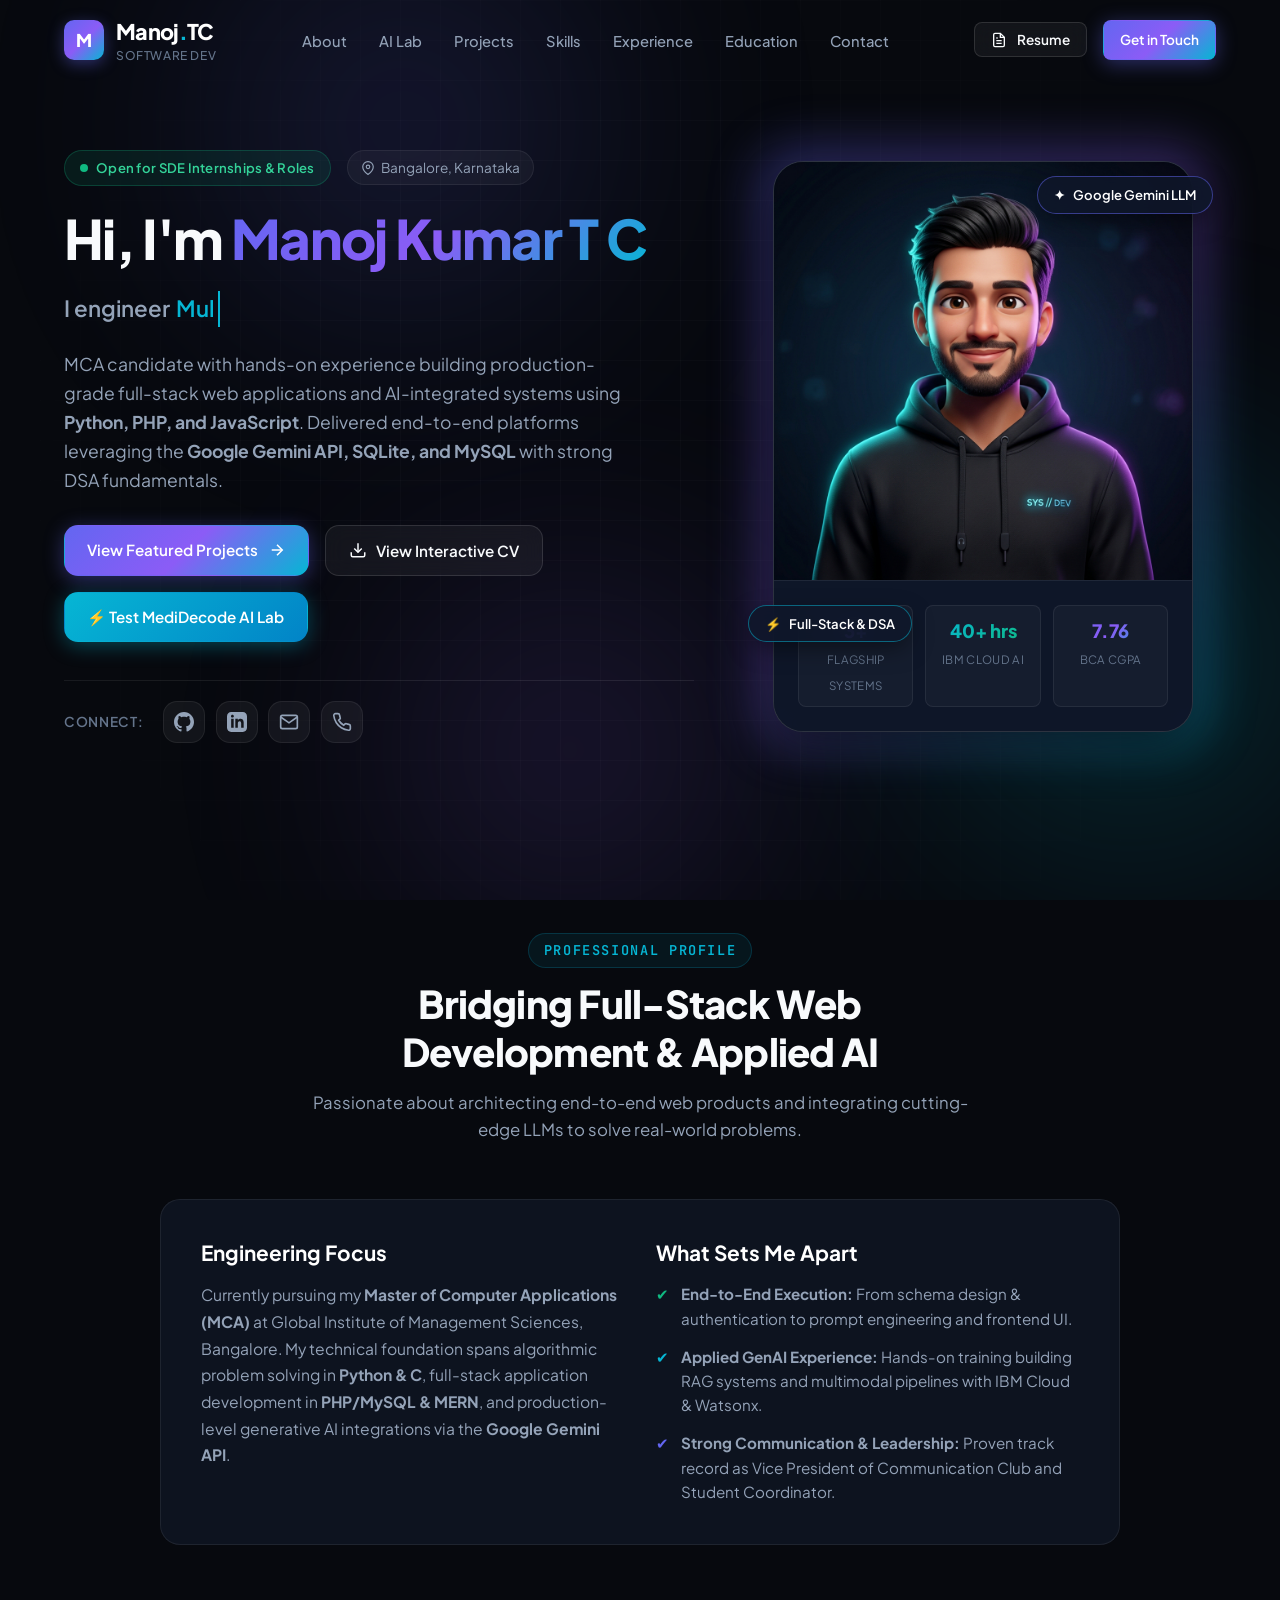
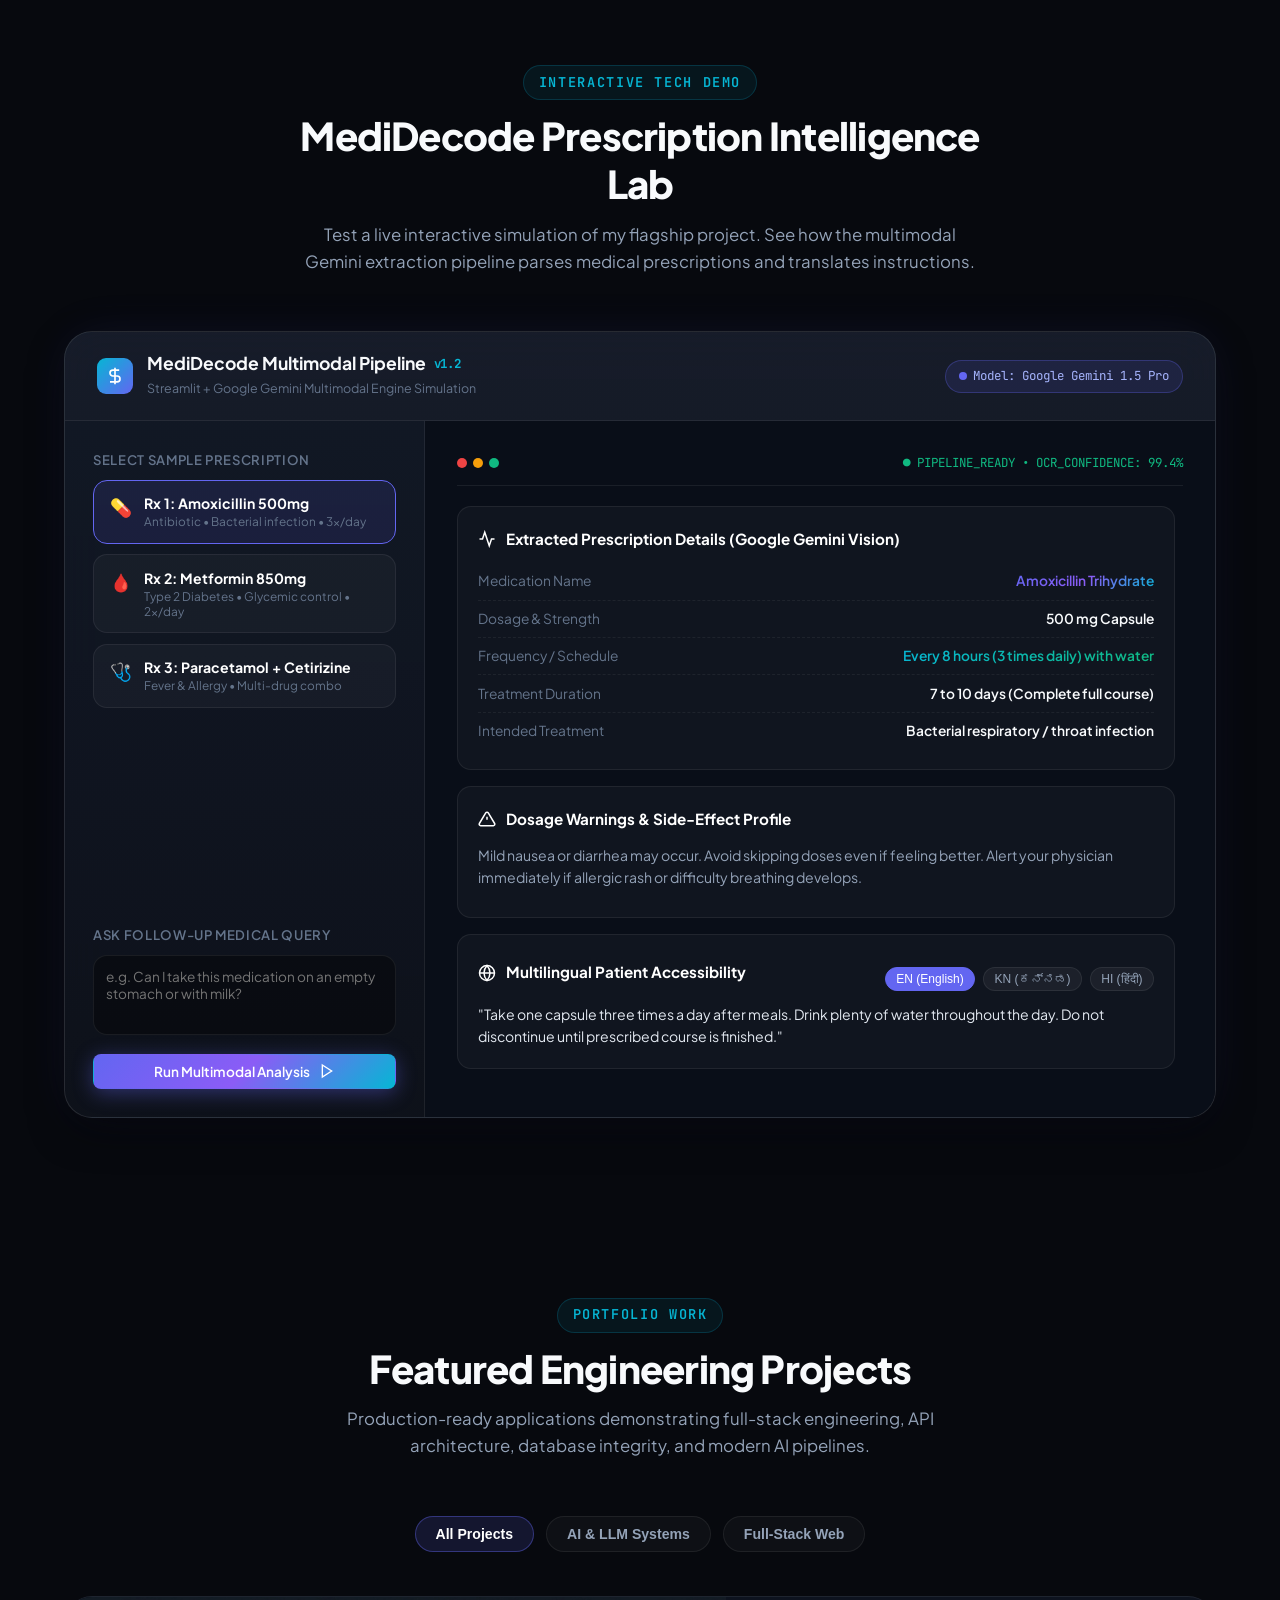
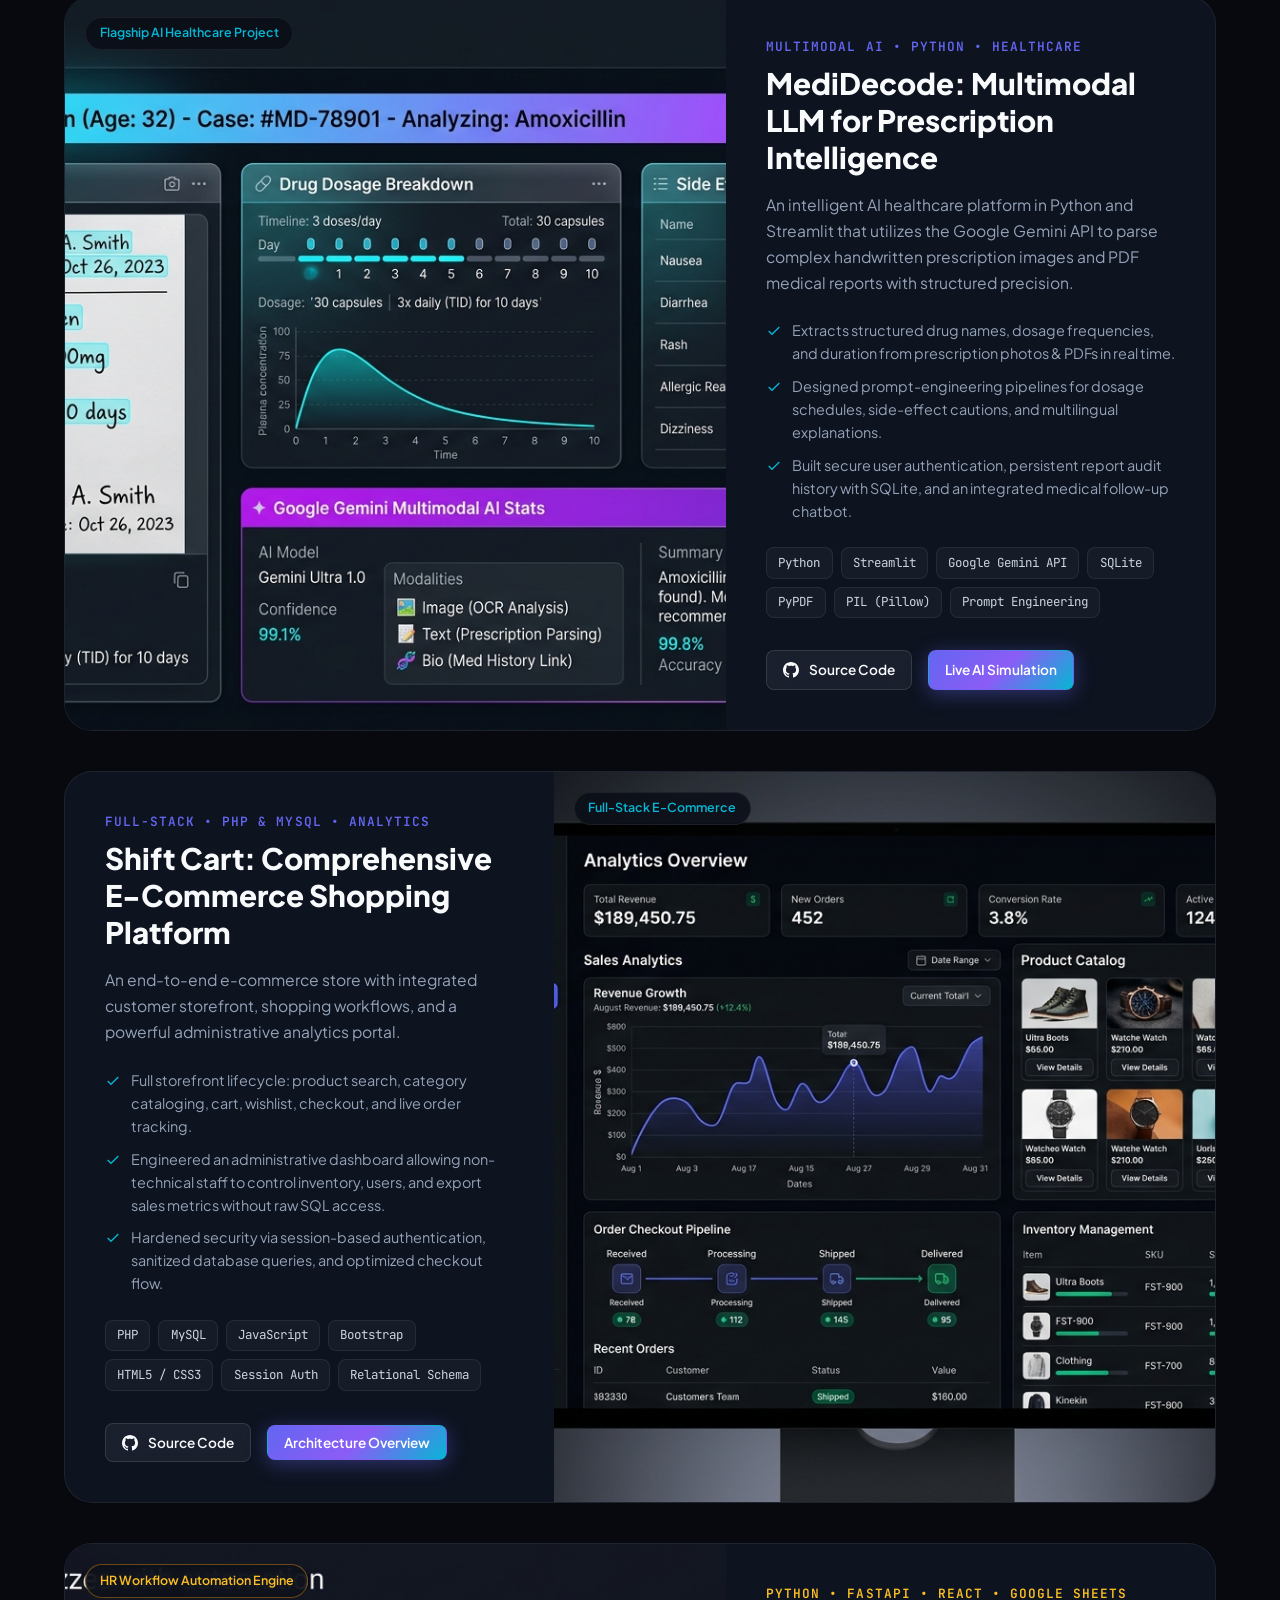
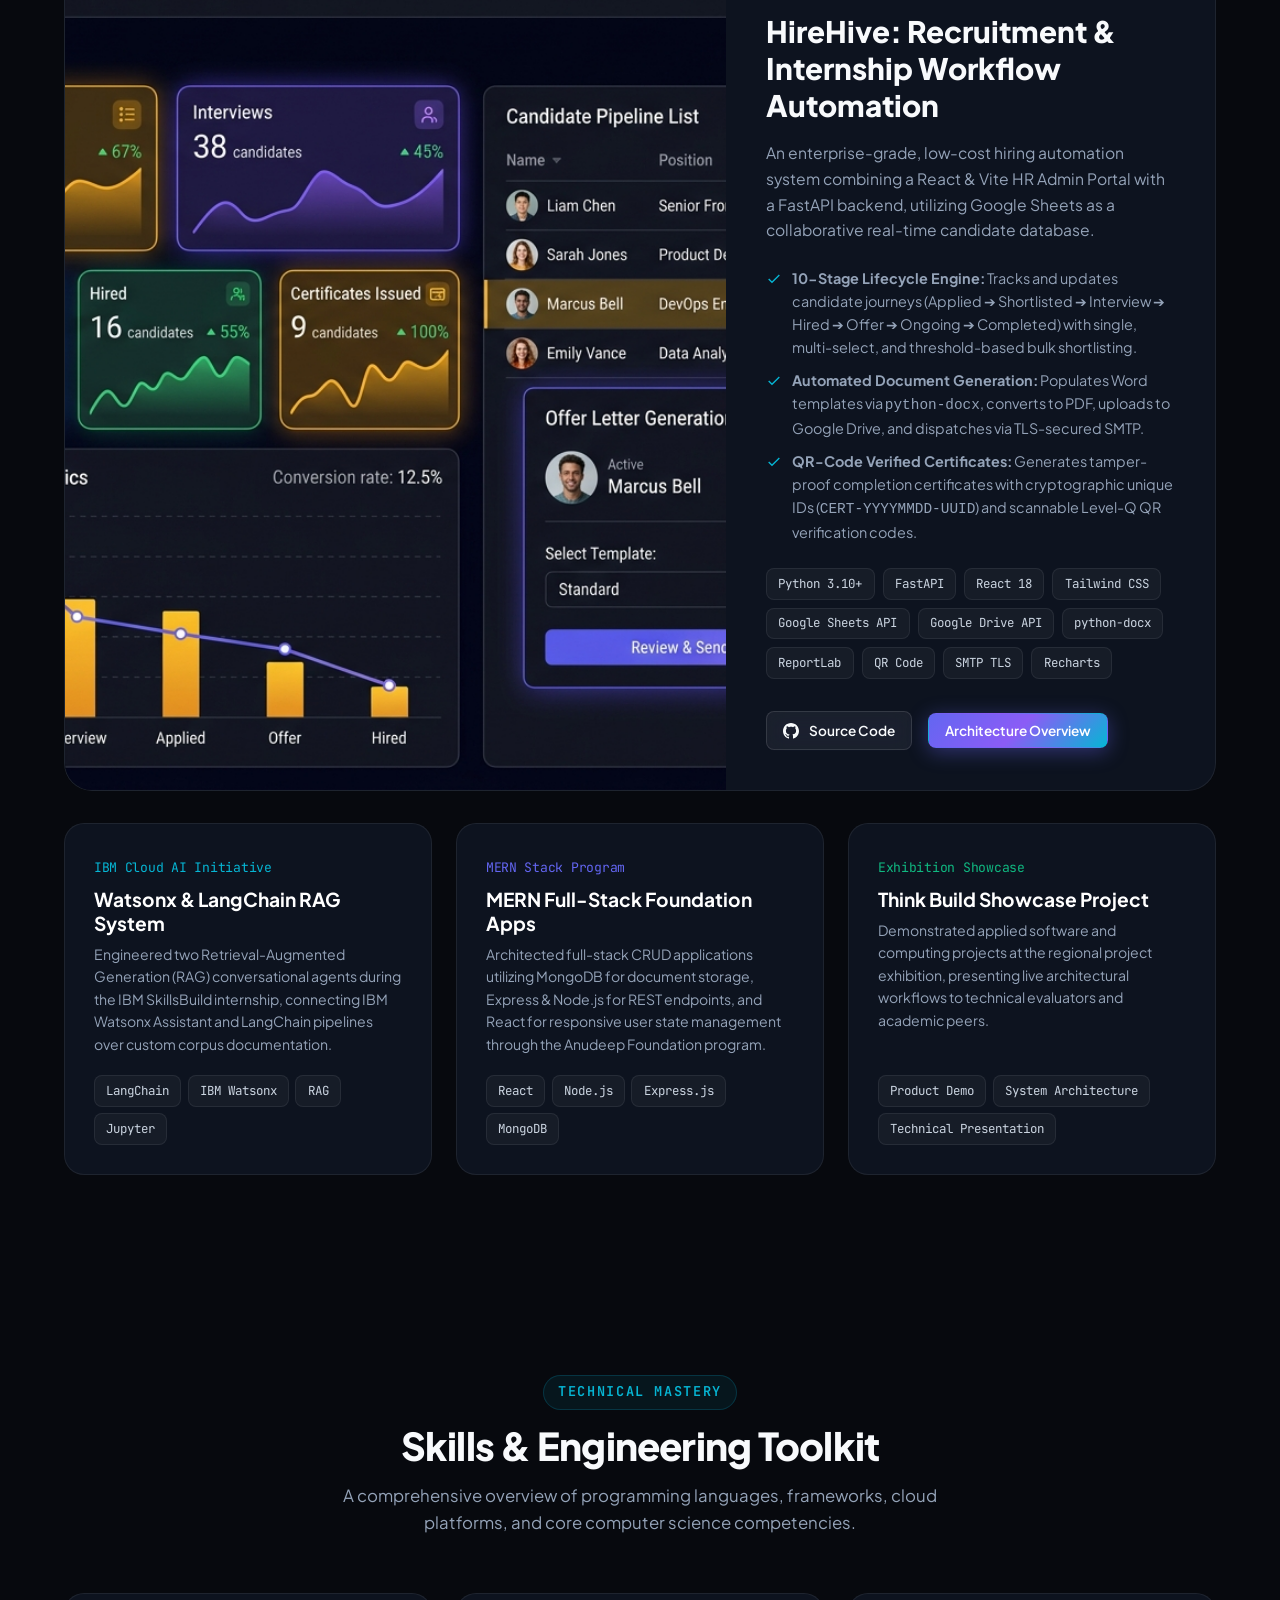
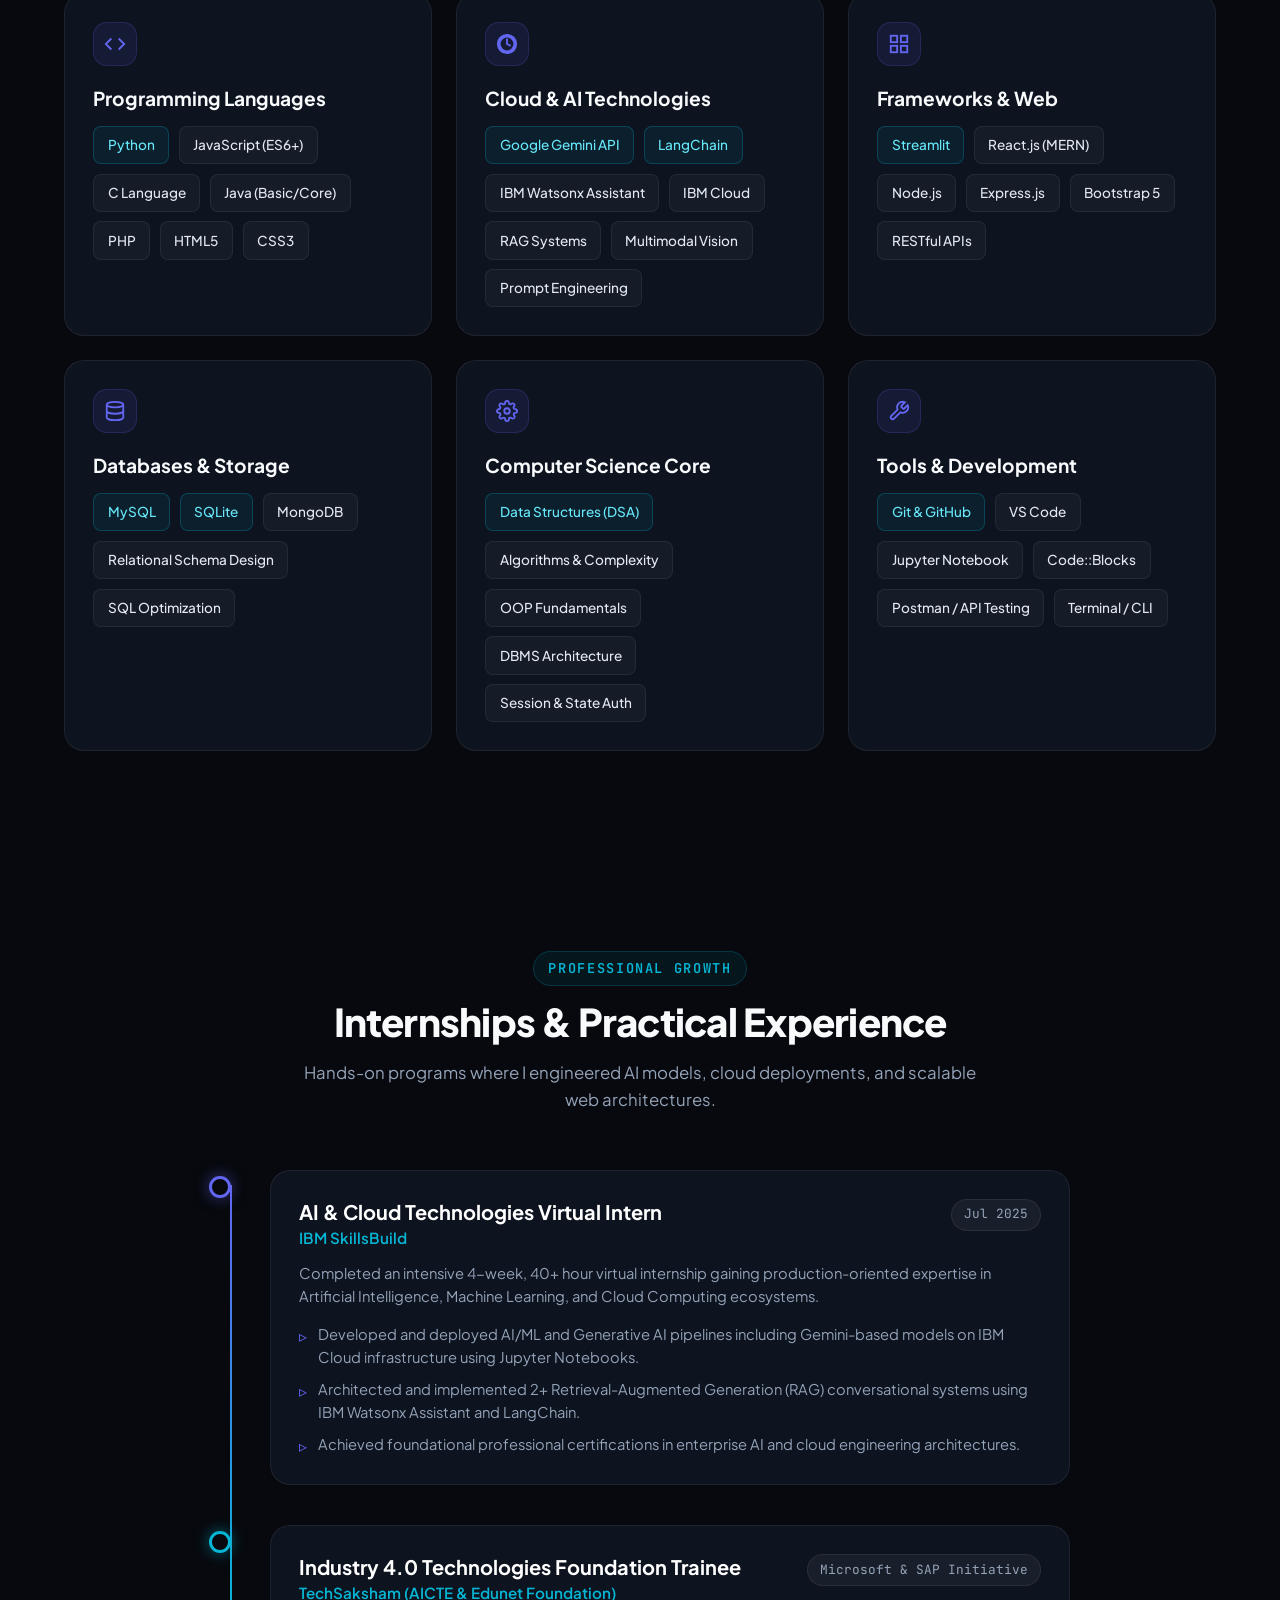
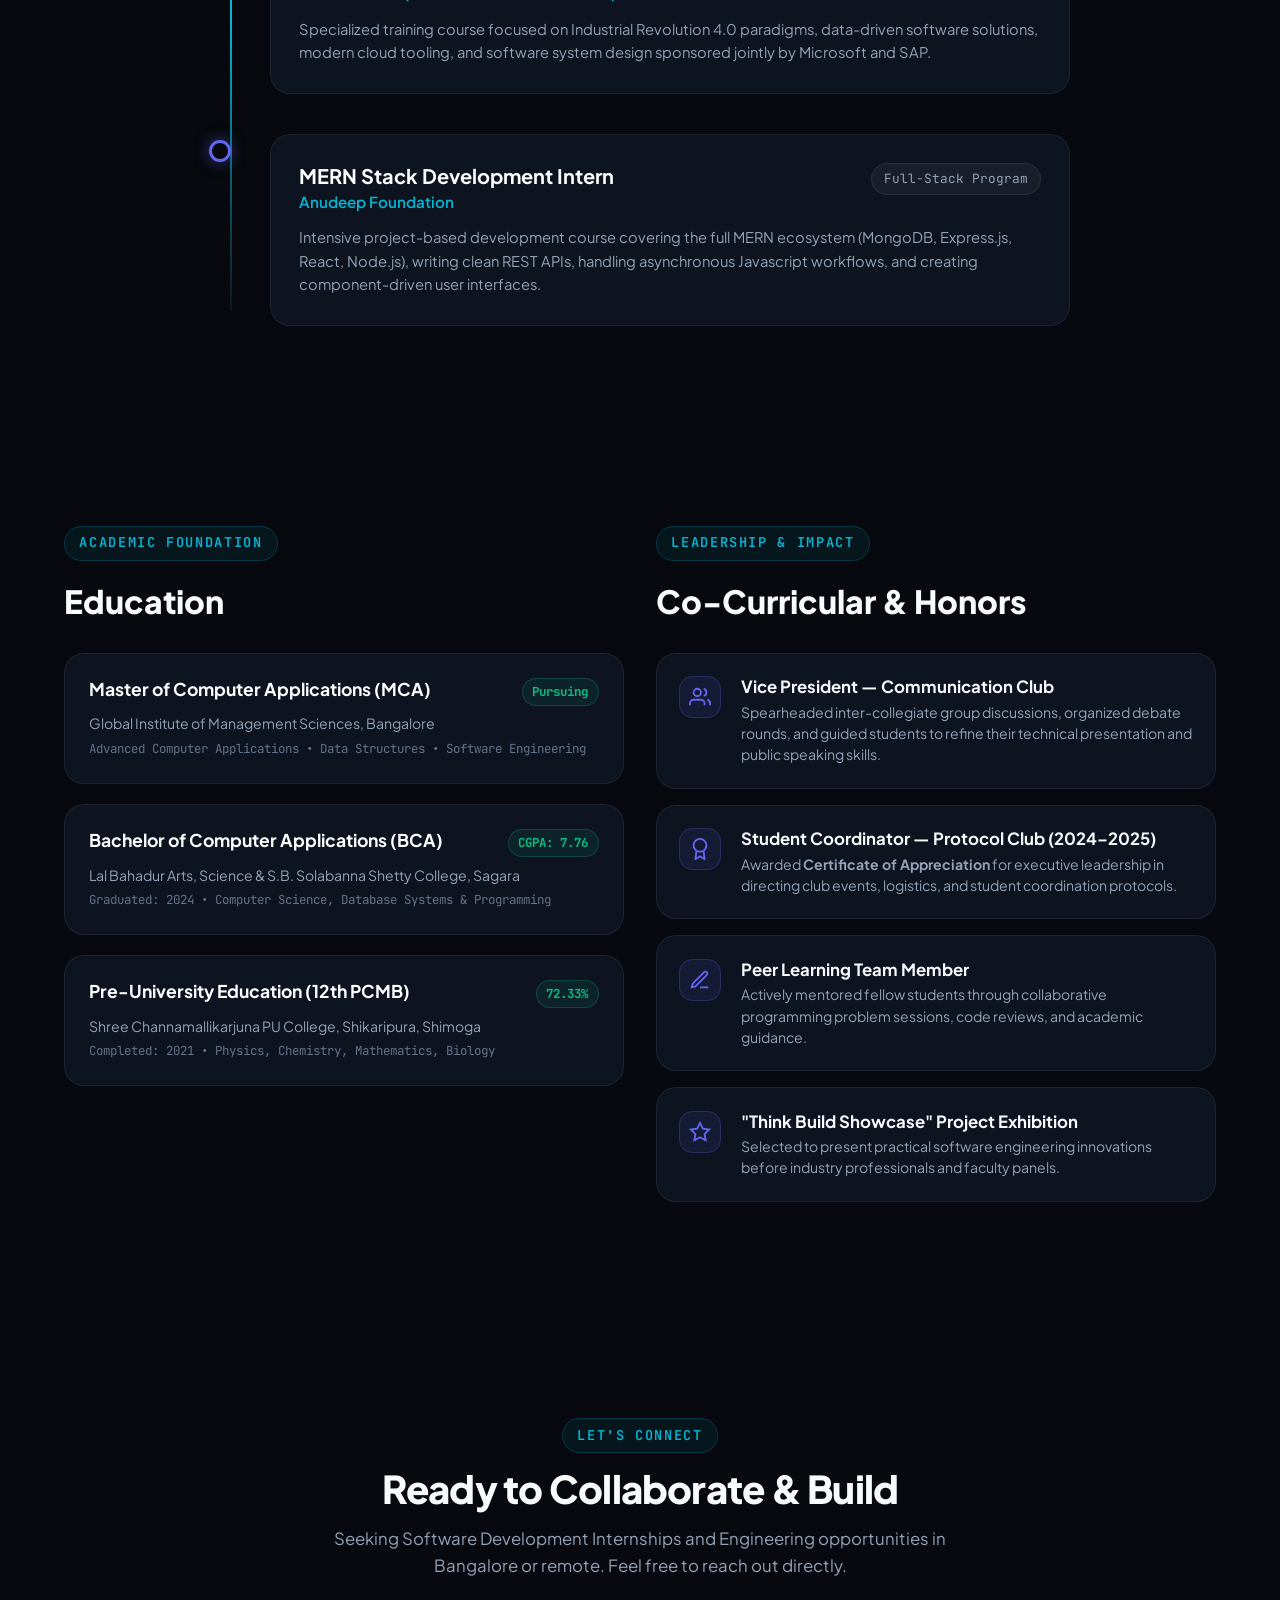
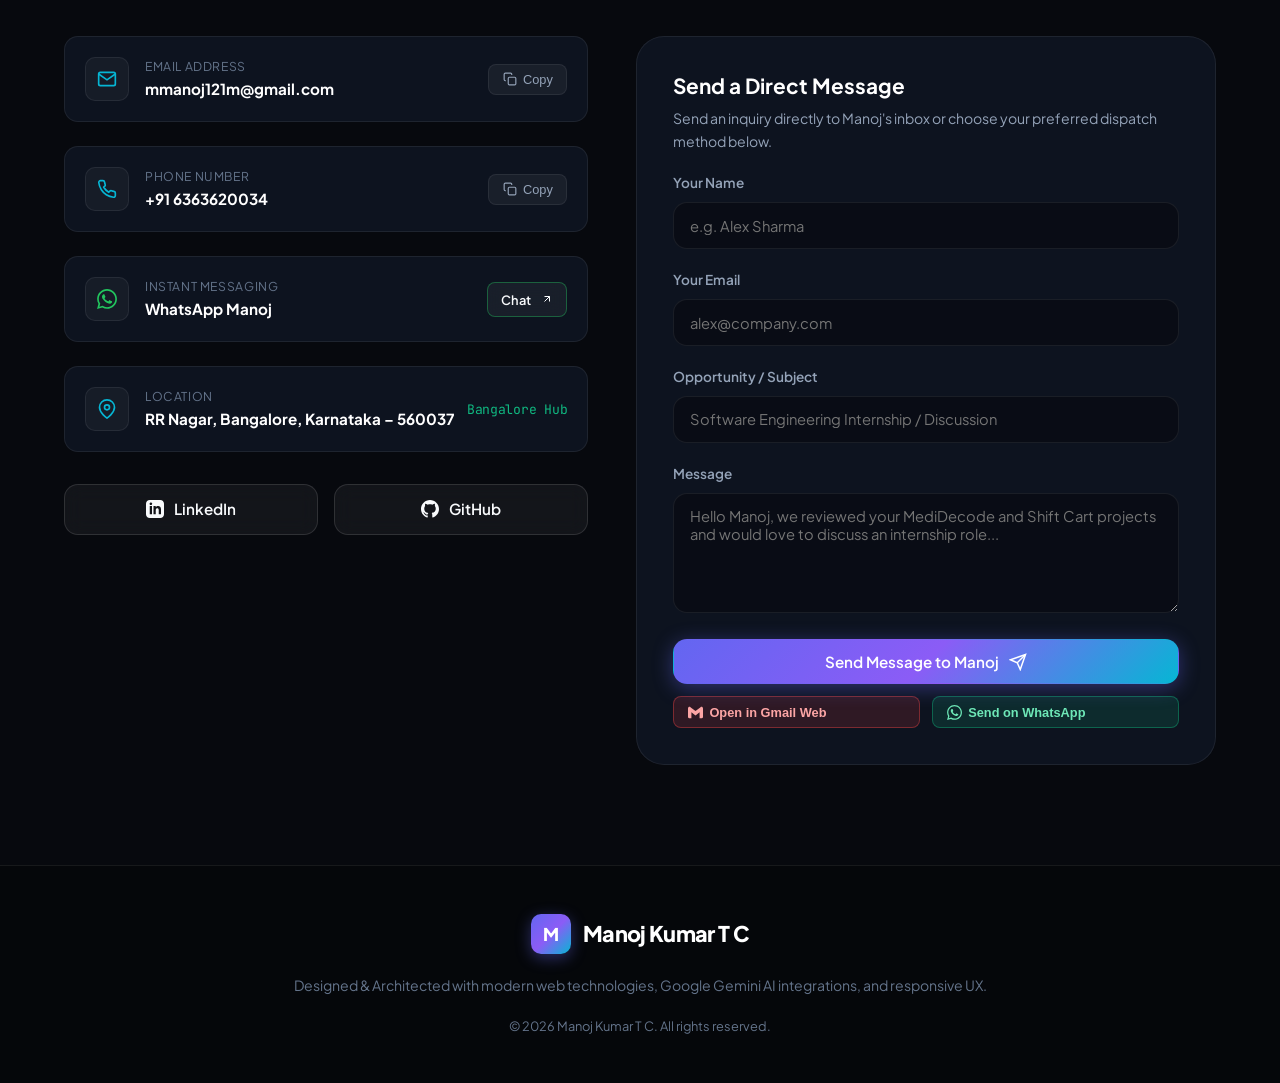
==== commit b9cdfc8b: "feat: add HireHive recruitment & internship automation project showcase and architecture modal" ====
--- a/index.html
+++ b/index.html
@@ -183,8 +183,8 @@
                 <div class="avatar-card-footer">
                   <div class="avatar-badge-grid">
                     <div class="avatar-badge-item">
-                      <span class="val text-gradient">2+</span>
-                      <span class="lbl">Major Apps</span>
+                      <span class="val text-gradient">3+</span>
+                      <span class="lbl">Flagship Systems</span>
                     </div>
                     <div class="avatar-badge-item">
                       <span class="val text-gradient-cyan">40+ hrs</span>
@@ -519,6 +519,63 @@
             </div>
           </article>
 
+          <!-- PROJECT 3: HIREHIVE -->
+          <article class="project-card" data-category="fullstack">
+            <div class="project-media-wrap">
+              <span class="project-overlay-badge" style="color: #fbbf24; border-color: rgba(245, 158, 11, 0.4);">HR Workflow Automation Engine</span>
+              <img src="assets/images/hirehive.jpg" alt="HireHive Recruitment & Internship Automation Dashboard" class="project-media-img" loading="lazy">
+            </div>
+
+            <div class="project-details-wrap">
+              <div>
+                <span class="project-type-tag" style="color: #fbbf24;">Python • FastAPI • React • Google Sheets</span>
+                <h3 class="project-title">HireHive: Recruitment & Internship Workflow Automation</h3>
+                <p class="project-desc">
+                  An enterprise-grade, low-cost hiring automation system combining a React & Vite HR Admin Portal with a FastAPI backend, utilizing Google Sheets as a collaborative real-time candidate database.
+                </p>
+
+                <ul class="project-highlights-list">
+                  <li>
+                    <svg width="16" height="16" fill="none" stroke="currentColor" stroke-width="2" viewBox="0 0 24 24"><polyline points="20 6 9 17 4 12"></polyline></svg>
+                    <span><strong>10-Stage Lifecycle Engine:</strong> Tracks and updates candidate journeys (Applied ➔ Shortlisted ➔ Interview ➔ Hired ➔ Offer ➔ Ongoing ➔ Completed) with single, multi-select, and threshold-based bulk shortlisting.</span>
+                  </li>
+                  <li>
+                    <svg width="16" height="16" fill="none" stroke="currentColor" stroke-width="2" viewBox="0 0 24 24"><polyline points="20 6 9 17 4 12"></polyline></svg>
+                    <span><strong>Automated Document Generation:</strong> Populates Word templates via <code>python-docx</code>, converts to PDF, uploads to Google Drive, and dispatches via TLS-secured SMTP.</span>
+                  </li>
+                  <li>
+                    <svg width="16" height="16" fill="none" stroke="currentColor" stroke-width="2" viewBox="0 0 24 24"><polyline points="20 6 9 17 4 12"></polyline></svg>
+                    <span><strong>QR-Code Verified Certificates:</strong> Generates tamper-proof completion certificates with cryptographic unique IDs (<code>CERT-YYYYMMDD-UUID</code>) and scannable Level-Q QR verification codes.</span>
+                  </li>
+                </ul>
+
+                <div class="project-tech-chips">
+                  <span class="tech-chip">Python 3.10+</span>
+                  <span class="tech-chip">FastAPI</span>
+                  <span class="tech-chip">React 18</span>
+                  <span class="tech-chip">Tailwind CSS</span>
+                  <span class="tech-chip">Google Sheets API</span>
+                  <span class="tech-chip">Google Drive API</span>
+                  <span class="tech-chip">python-docx</span>
+                  <span class="tech-chip">ReportLab</span>
+                  <span class="tech-chip">QR Code</span>
+                  <span class="tech-chip">SMTP TLS</span>
+                  <span class="tech-chip">Recharts</span>
+                </div>
+              </div>
+
+              <div class="project-actions-row">
+                <a href="https://github.com/Manu01321" target="_blank" rel="noopener noreferrer" class="btn btn-secondary btn-sm">
+                  <svg width="16" height="16" fill="currentColor" viewBox="0 0 24 24"><path d="M12 0c-6.626 0-12 5.373-12 12 0 5.302 3.438 9.8 8.207 11.387.599.111.793-.261.793-.577v-2.234c-3.338.726-4.033-1.416-4.033-1.416-.546-1.387-1.333-1.756-1.333-1.756-1.089-.745.083-.729.083-.729 1.205.084 1.839 1.237 1.839 1.237 1.07 1.834 2.807 1.304 3.492.997.107-.775.418-1.305.762-1.604-2.665-.305-5.467-1.334-5.467-5.931 0-1.311.469-2.381 1.236-3.221-.124-.303-.535-1.524.117-3.176 0 0 1.008-.322 3.301 1.23.957-.266 1.983-.399 3.003-.404 1.02.005 2.047.138 3.006.404 2.291-1.552 3.297-1.23 3.297-1.23.653 1.653.242 2.874.118 3.176.77.84 1.235 1.911 1.235 3.221 0 4.609-2.807 5.624-5.479 5.921.43.372.823 1.102.823 2.222v3.293c0 .319.192.694.801.576 4.765-1.589 8.199-6.086 8.199-11.386 0-6.627-5.373-12-12-12z"/></svg>
+                  <span>Source Code</span>
+                </a>
+                <button class="btn btn-primary btn-sm view-details-btn" data-target="hirehive">
+                  <span>Architecture Overview</span>
+                </button>
+              </div>
+            </div>
+          </article>
+
         </div>
 
         <!-- Secondary Highlights Grid -->
@@ -1098,6 +1155,18 @@
             </ul>
           </div>
 
+          <div style="margin-bottom: 1rem;">
+            <div style="display: flex; justify-content: space-between; font-weight: 700; color: #ffffff;">
+              <span>HireHive – Recruitment & Internship Workflow Automation</span>
+              <span class="mono-tag" style="color: var(--accent-cyan);">Python, FastAPI, React, Google Sheets</span>
+            </div>
+            <ul style="font-size: 0.86rem; color: var(--text-secondary); margin-top: 0.4rem; padding-left: 1.2rem; line-height: 1.5;">
+              <li>Engineered a full-stack HR automation system connecting a React & Vite admin portal to a FastAPI backend using Google Sheets as a real-time collaborative database.</li>
+              <li>Automated a 10-stage candidate lifecycle with dynamic keyword column detection, caching, and threshold-based bulk resume shortlisting.</li>
+              <li>Built automated Word-to-PDF offer letter pipelines and tamper-proof internship certificates with cryptographic unique IDs and scannable QR verification codes.</li>
+            </ul>
+          </div>
+
           <h4 class="resume-sec-title">Experience & Internships</h4>
           <div style="margin-bottom: 1rem;">
             <div style="display: flex; justify-content: space-between; font-weight: 700; color: #ffffff;">
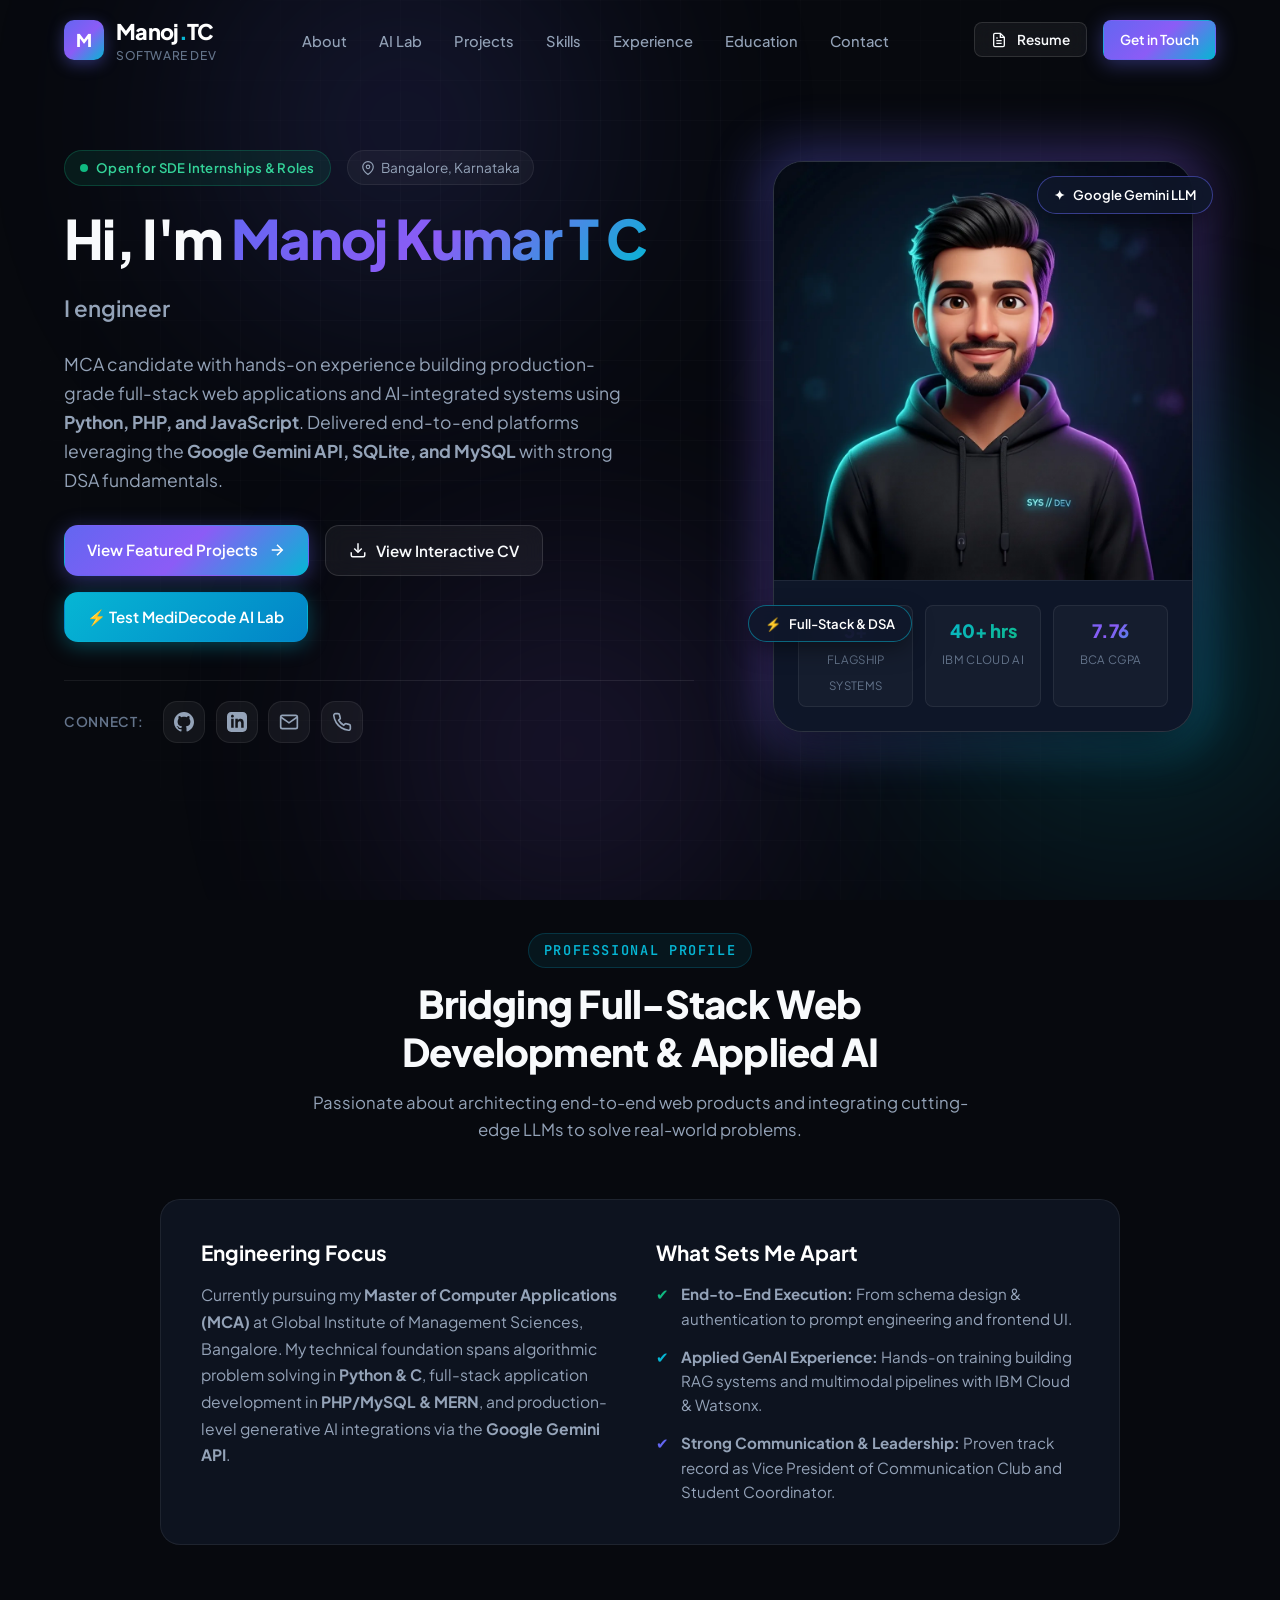
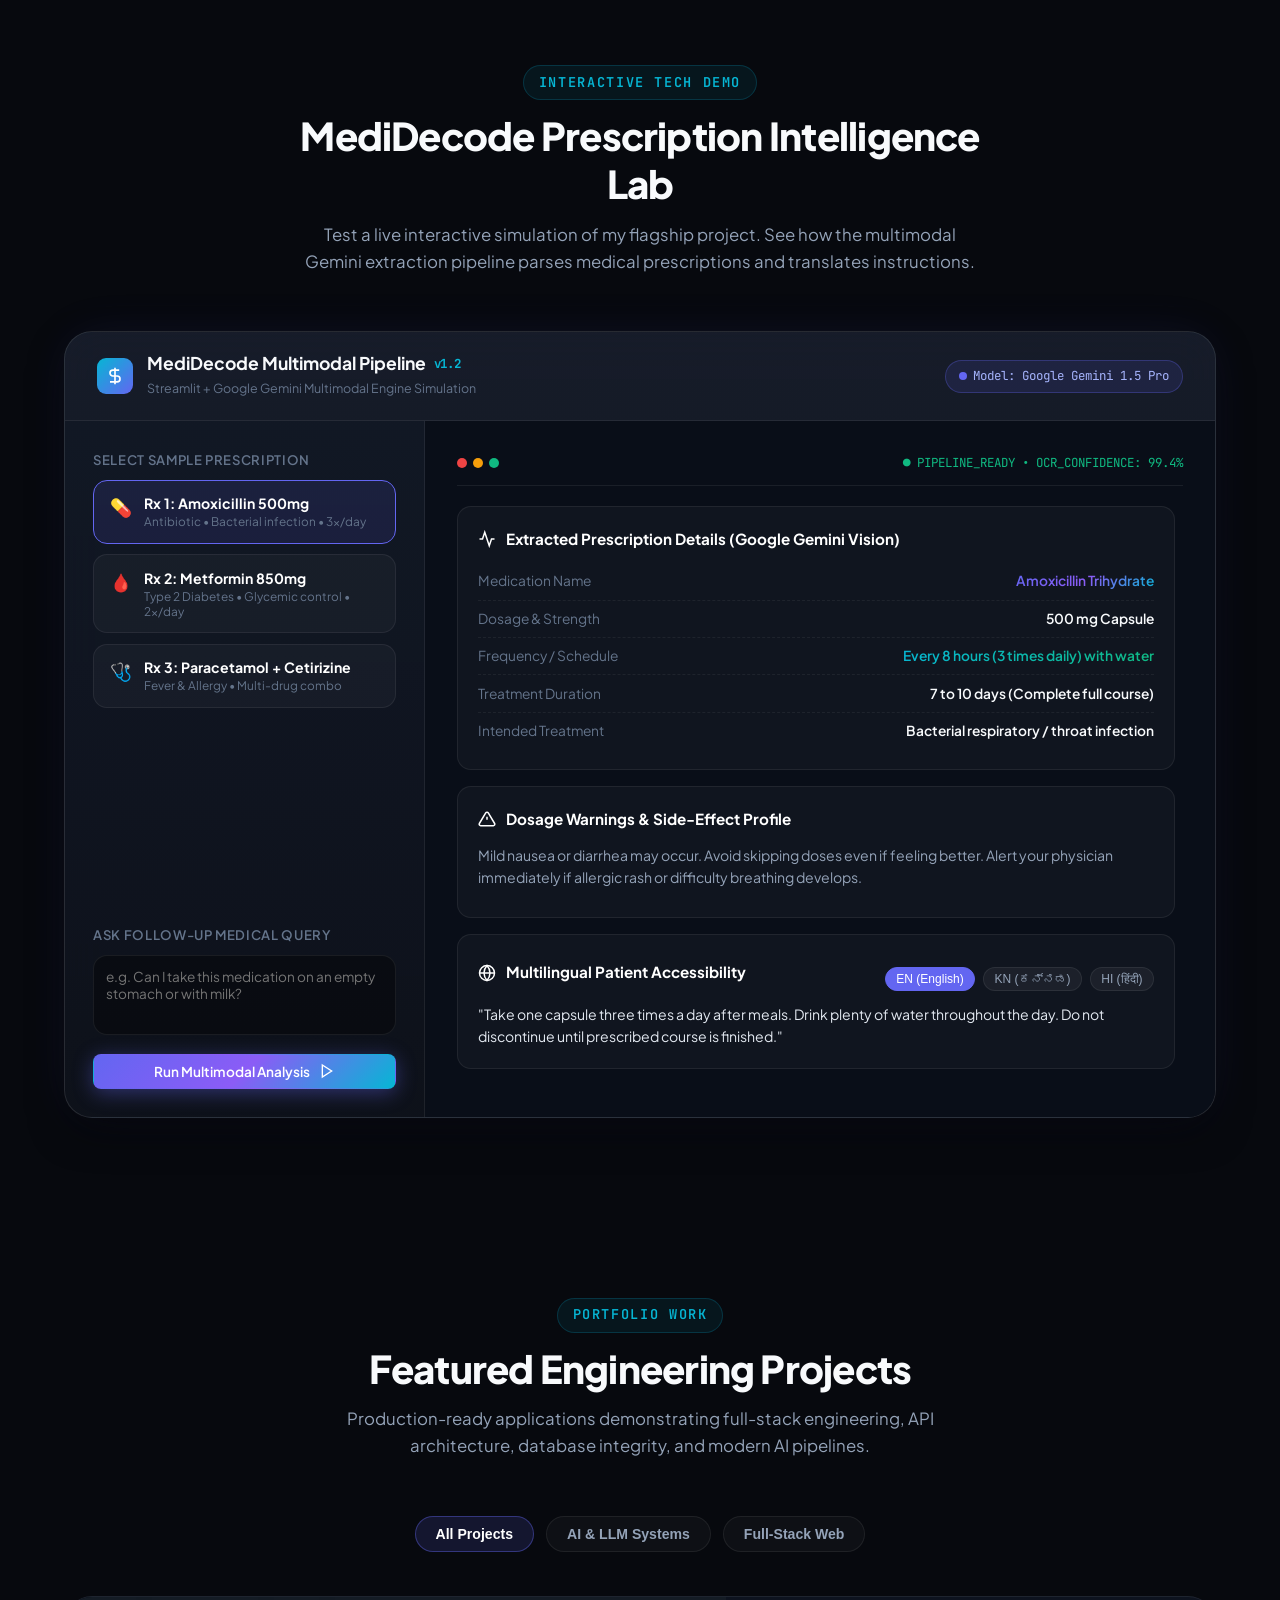
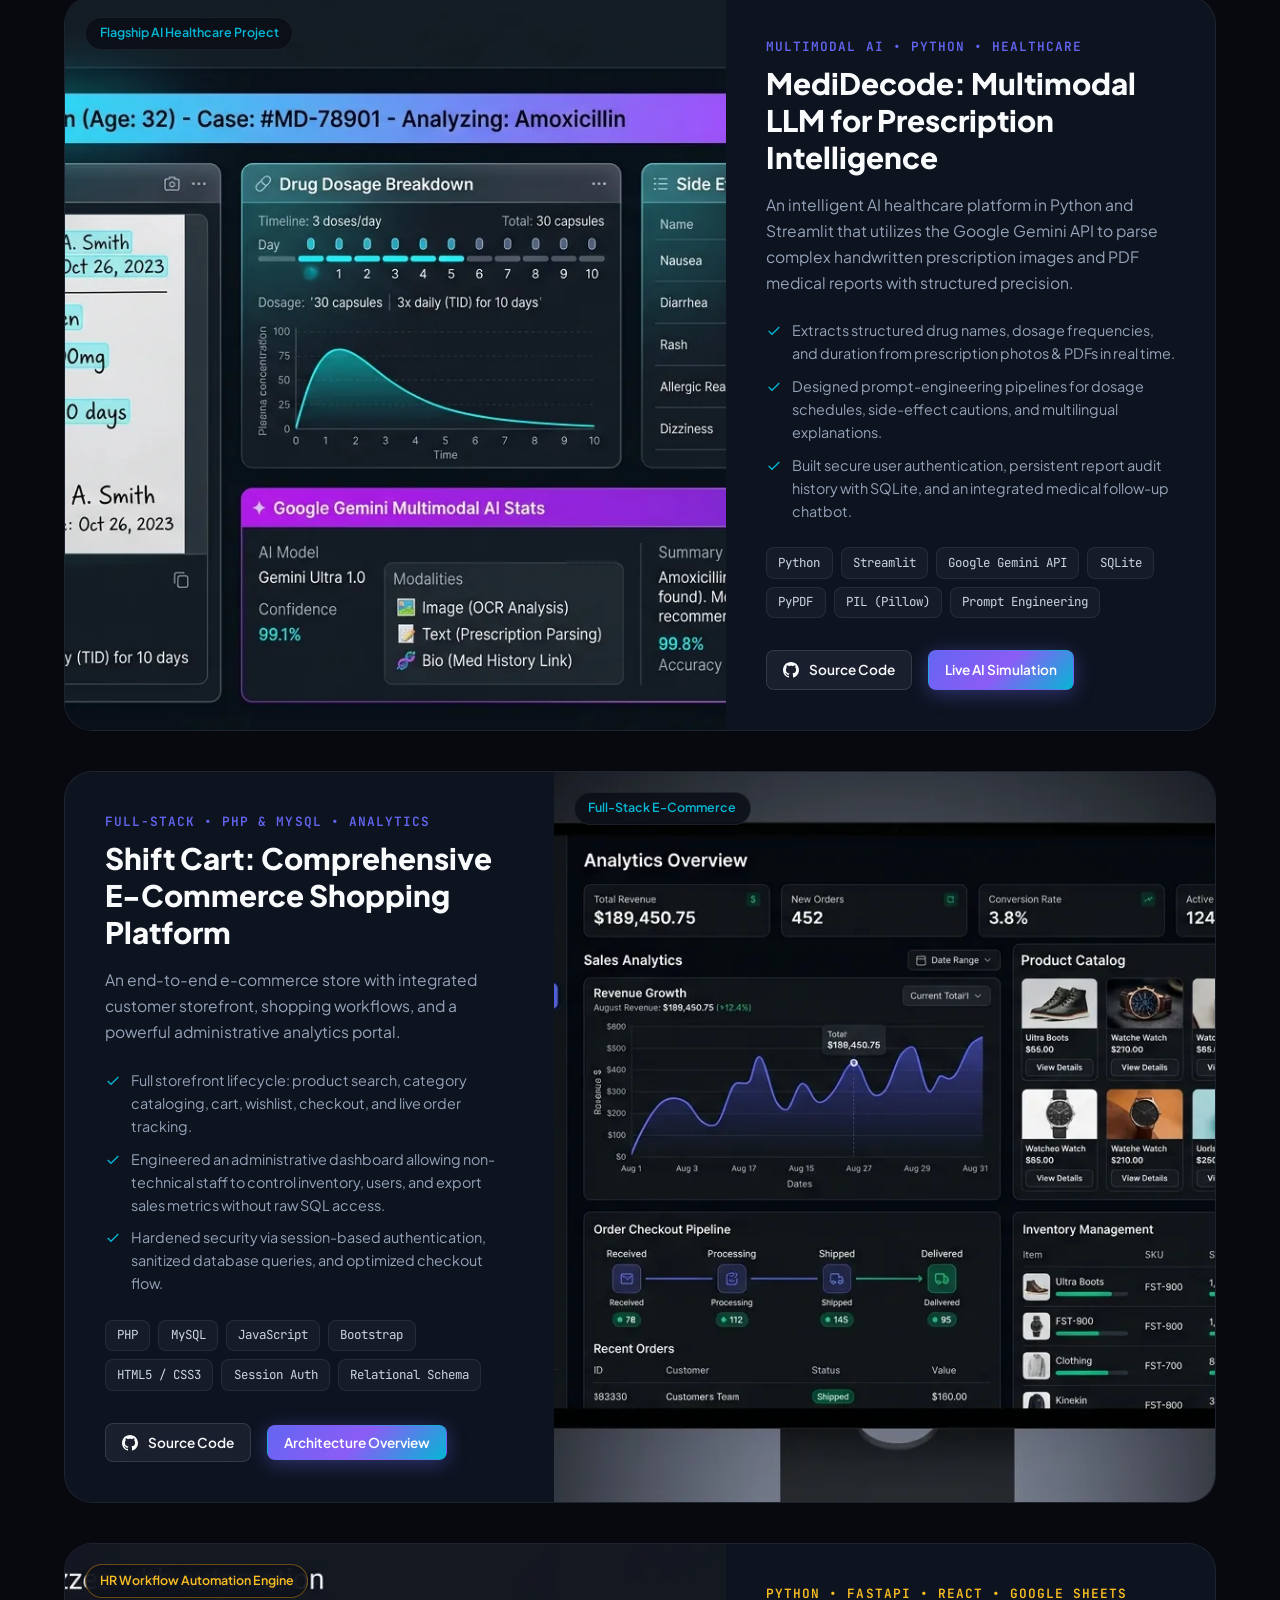
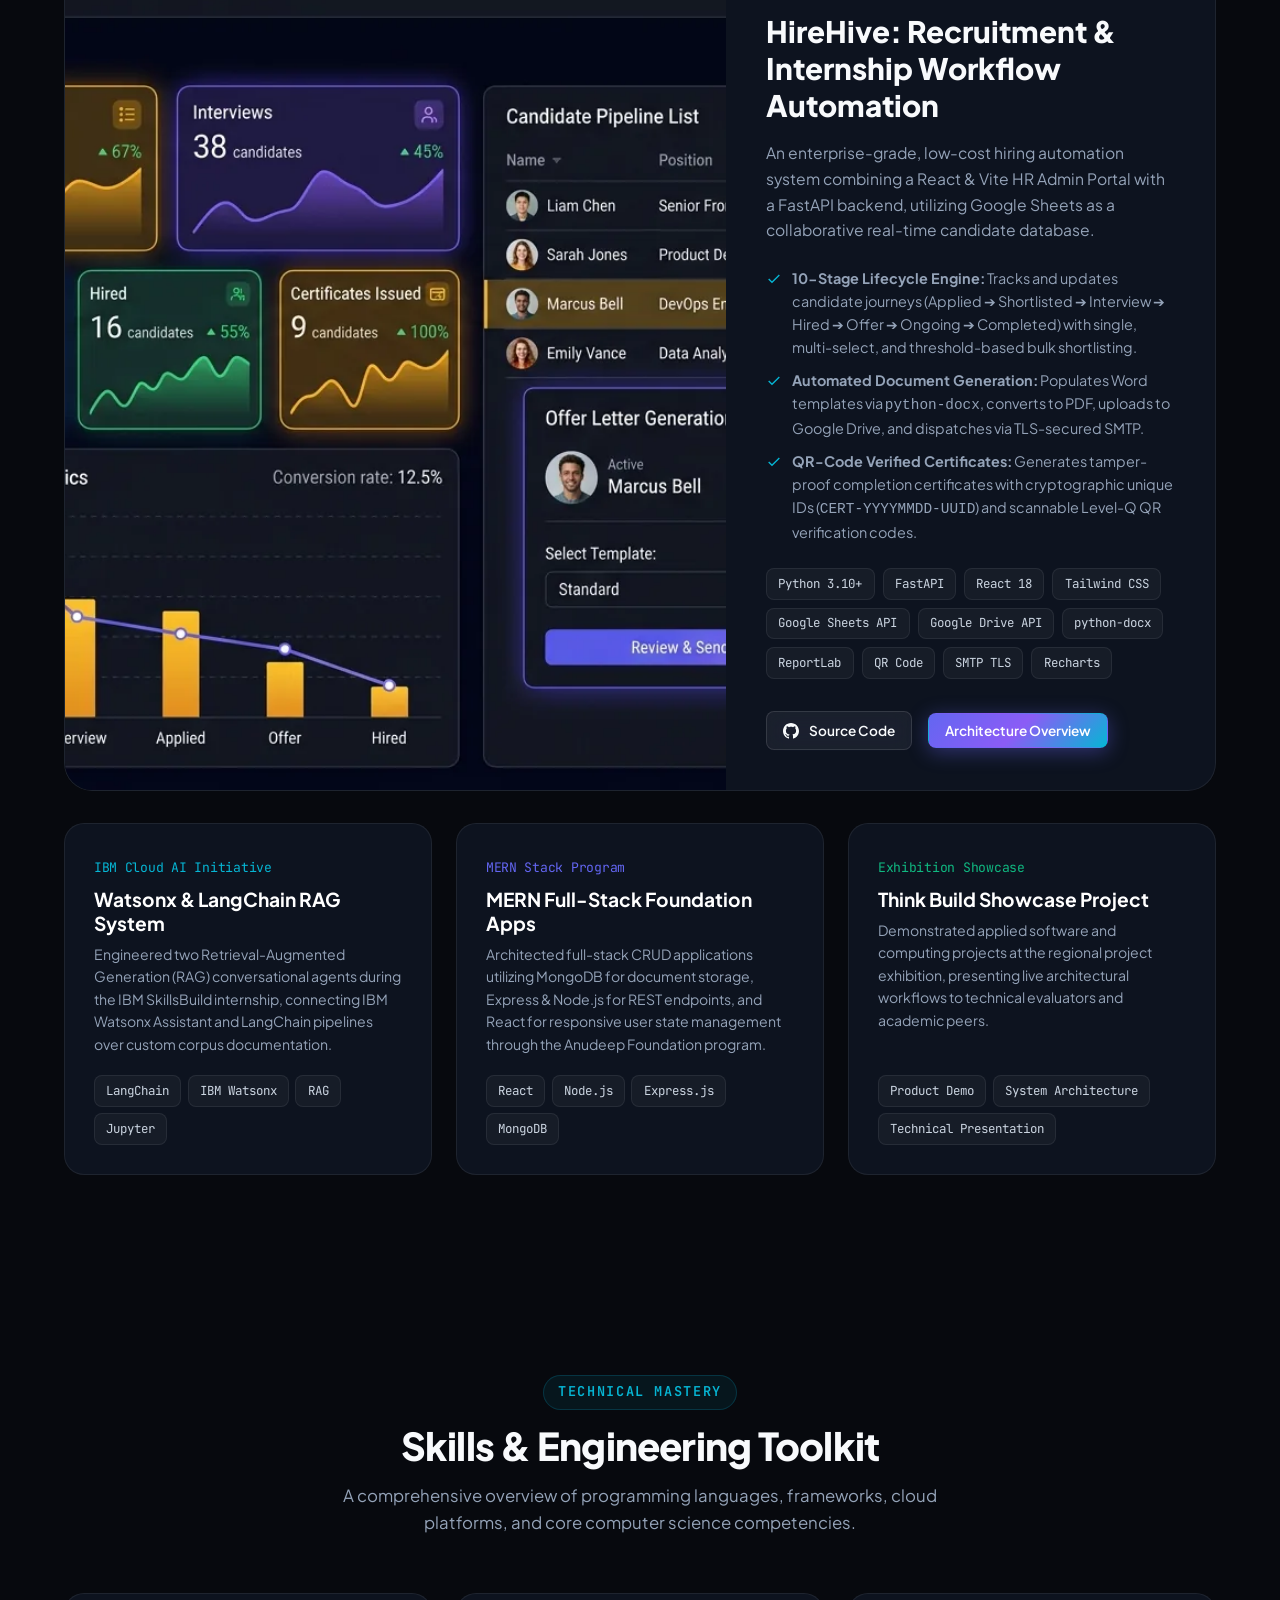
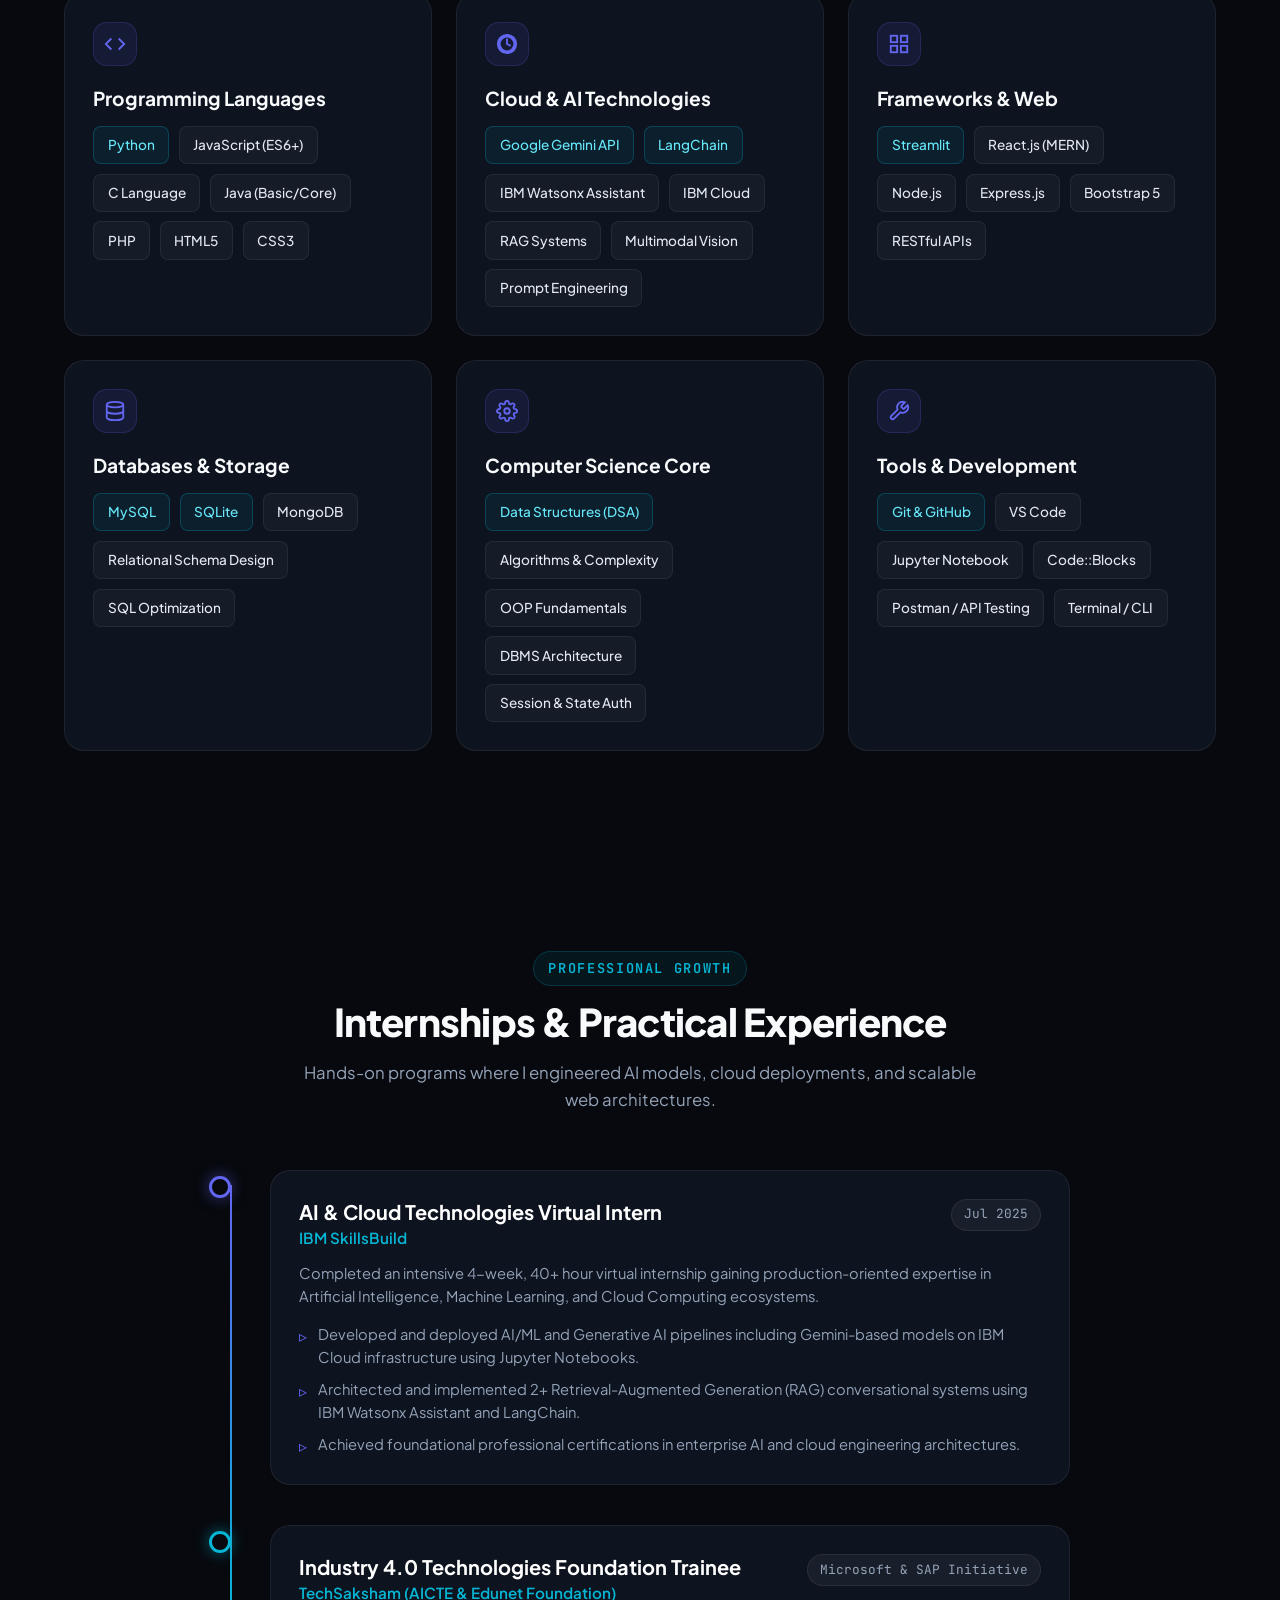
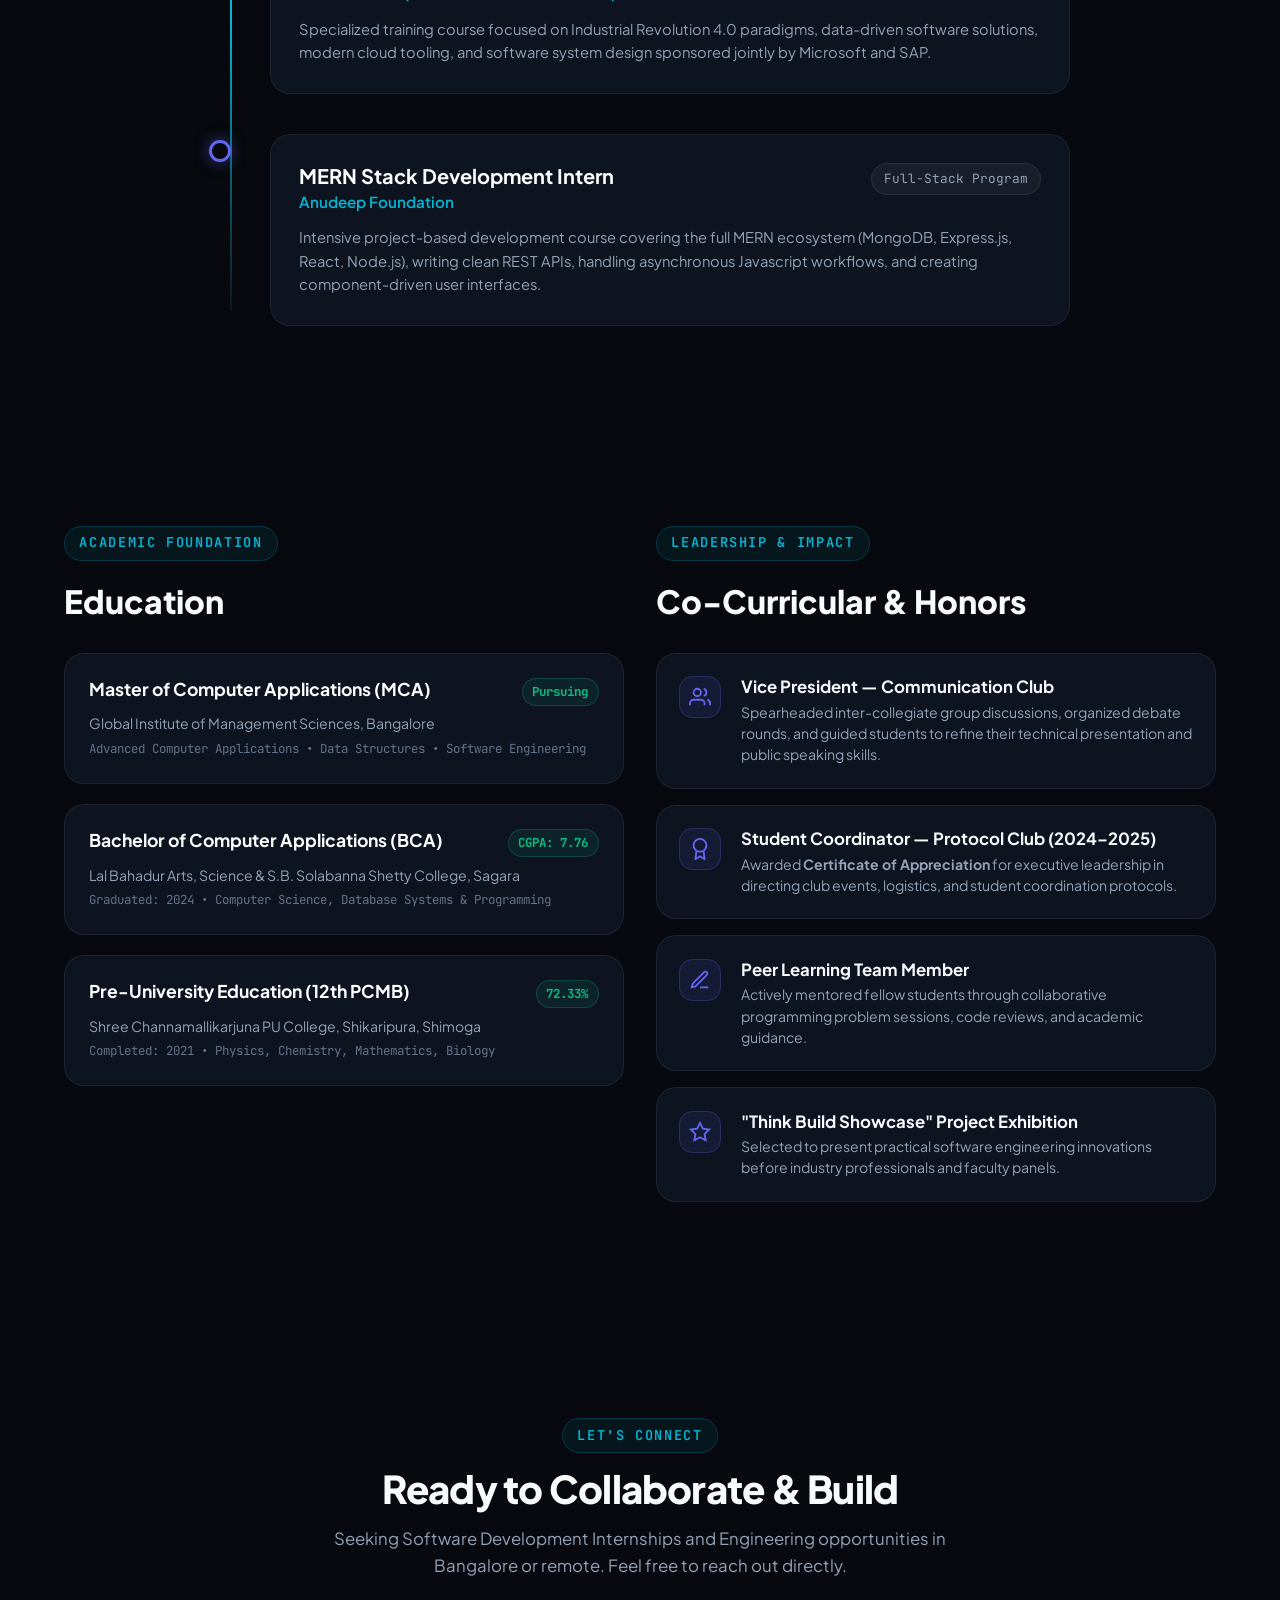
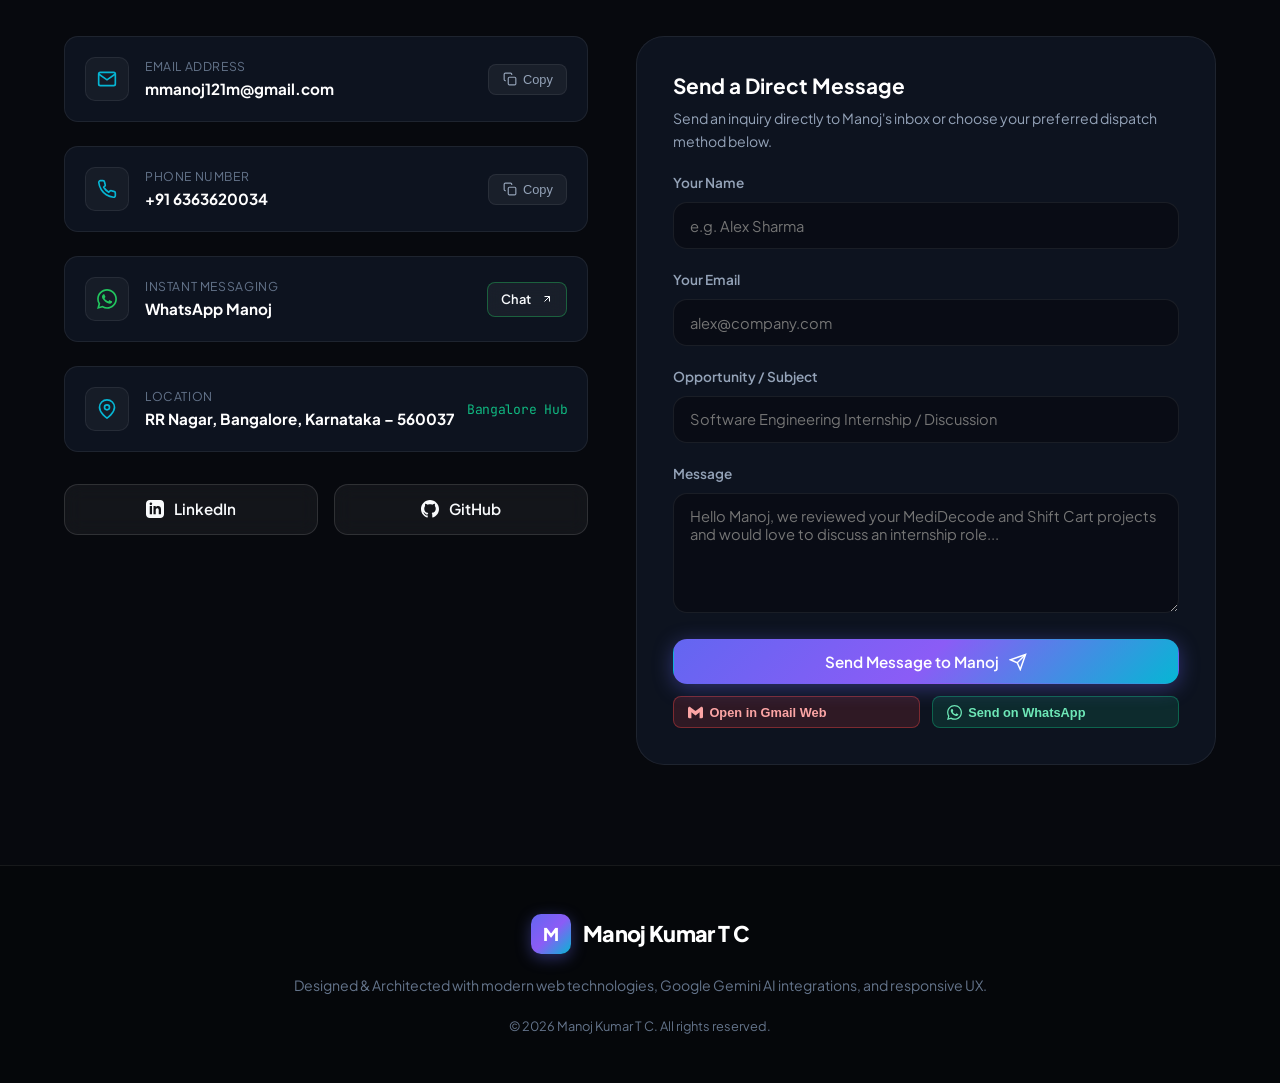
==== commit 85f34e8d: "perf: optimize assets with WebP and progressive compression, fix mobile nav, and enhance responsive " ====
--- a/index.html
+++ b/index.html
@@ -78,6 +78,12 @@
           <li><a href="#experience" class="nav-link">Experience</a></li>
           <li><a href="#education" class="nav-link">Education</a></li>
           <li><a href="#contact" class="nav-link">Contact</a></li>
+          <li class="mobile-only-btn" style="display:none;">
+            <button class="btn btn-secondary btn-sm" id="mobile-resume-btn" style="width: 100%;">
+              <svg width="16" height="16" fill="none" stroke="currentColor" stroke-width="2" viewBox="0 0 24 24"><path d="M14 2H6a2 2 0 0 0-2 2v16a2 2 0 0 0 2 2h12a2 2 0 0 0 2-2V8z"></path><polyline points="14 2 14 8 20 8"></polyline><line x1="16" y1="13" x2="8" y2="13"></line><line x1="16" y1="17" x2="8" y2="17"></line><polyline points="10 9 9 9 8 9"></polyline></svg>
+              <span>View Interactive CV</span>
+            </button>
+          </li>
         </ul>
       </nav>
 
@@ -178,7 +184,10 @@
 
               <div class="avatar-card">
                 <div class="avatar-image-container">
-                  <img src="assets/images/avatar.jpg" alt="Manoj Kumar T C - Software Developer" class="avatar-image" loading="eager">
+                  <picture>
+                    <source srcset="assets/images/avatar.webp" type="image/webp">
+                    <img src="assets/images/avatar.jpg" alt="Manoj Kumar T C - Software Developer" class="avatar-image" width="400" height="400" loading="eager" decoding="async">
+                  </picture>
                 </div>
                 <div class="avatar-card-footer">
                   <div class="avatar-badge-grid">
@@ -417,7 +426,10 @@
           <article class="project-card" data-category="ai">
             <div class="project-media-wrap">
               <span class="project-overlay-badge">Flagship AI Healthcare Project</span>
-              <img src="assets/images/medidecode.jpg" alt="MediDecode AI Healthcare Platform Screenshot" class="project-media-img" loading="lazy">
+              <picture>
+                <source srcset="assets/images/medidecode.webp" type="image/webp">
+                <img src="assets/images/medidecode.jpg" alt="MediDecode AI Healthcare Platform Screenshot" class="project-media-img" width="800" height="450" loading="lazy" decoding="async">
+              </picture>
             </div>
 
             <div class="project-details-wrap">
@@ -470,7 +482,10 @@
           <article class="project-card reverse" data-category="fullstack">
             <div class="project-media-wrap">
               <span class="project-overlay-badge">Full-Stack E-Commerce</span>
-              <img src="assets/images/shiftcart.jpg" alt="Shift Cart E-Commerce Dashboard Screenshot" class="project-media-img" loading="lazy">
+              <picture>
+                <source srcset="assets/images/shiftcart.webp" type="image/webp">
+                <img src="assets/images/shiftcart.jpg" alt="Shift Cart E-Commerce Dashboard Screenshot" class="project-media-img" width="800" height="450" loading="lazy" decoding="async">
+              </picture>
             </div>
 
             <div class="project-details-wrap">
@@ -523,7 +538,10 @@
           <article class="project-card" data-category="fullstack">
             <div class="project-media-wrap">
               <span class="project-overlay-badge" style="color: #fbbf24; border-color: rgba(245, 158, 11, 0.4);">HR Workflow Automation Engine</span>
-              <img src="assets/images/hirehive.jpg" alt="HireHive Recruitment & Internship Automation Dashboard" class="project-media-img" loading="lazy">
+              <picture>
+                <source srcset="assets/images/hirehive.webp" type="image/webp">
+                <img src="assets/images/hirehive.jpg" alt="HireHive Recruitment & Internship Automation Dashboard" class="project-media-img" width="800" height="450" loading="lazy" decoding="async">
+              </picture>
             </div>
 
             <div class="project-details-wrap">
--- a/styles.css
+++ b/styles.css
@@ -90,13 +90,17 @@
   -moz-osx-font-smoothing: grayscale;
 }
 
+body.nav-locked {
+  overflow: hidden;
+}
+
 /* Background Ambient Glows & Grid Pattern */
 .bg-ambient-layer {
   position: fixed;
   top: 0;
   left: 0;
-  width: 100vw;
-  height: 100vh;
+  width: 100%;
+  height: 100%;
   pointer-events: none;
   z-index: 0;
   overflow: hidden;
@@ -1943,12 +1947,14 @@
 }
 
 /* ==========================================================================
-   RESPONSIVE DESIGN
+   RESPONSIVE DESIGN & MOBILE/DESKTOP OPTIMIZATIONS
    ========================================================================== */
+
+/* Tablet & Smaller Laptops (<= 1024px) */
 @media (max-width: 1024px) {
   .hero-grid {
     grid-template-columns: 1fr;
-    gap: 3rem;
+    gap: 2.75rem;
     text-align: center;
   }
 
@@ -1972,8 +1978,13 @@
     grid-template-columns: 1fr;
   }
 
+  .project-card.reverse .project-media-wrap {
+    order: 0;
+  }
+
   .project-media-wrap {
-    min-height: 280px;
+    min-height: 260px;
+    max-height: 380px;
   }
 
   .skills-grid {
@@ -1994,57 +2005,242 @@
   }
 }
 
+/* Mobile Devices (<= 768px) */
 @media (max-width: 768px) {
+  html {
+    scroll-padding-top: 75px;
+  }
+
+  section {
+    padding: 60px 0;
+  }
+
   .site-header {
-    height: 70px;
+    height: 68px;
   }
 
   .mobile-toggle {
-    display: block;
+    display: flex;
+    align-items: center;
+    justify-content: center;
+    width: 40px;
+    height: 40px;
+    border-radius: var(--radius-sm);
+    background: rgba(255, 255, 255, 0.05);
+    border: 1px solid var(--border-subtle);
+  }
+
+  .mobile-toggle.active svg {
+    color: var(--accent-cyan);
   }
 
   .nav-menu {
     position: fixed;
-    top: 70px;
+    top: 68px;
     left: 0;
     right: 0;
-    background: rgba(7, 9, 14, 0.98);
-    backdrop-filter: blur(20px);
+    background: rgba(8, 11, 18, 0.98);
+    backdrop-filter: blur(24px);
+    -webkit-backdrop-filter: blur(24px);
     flex-direction: column;
-    padding: 2rem 1.5rem;
-    gap: 1.5rem;
-    border-bottom: 1px solid var(--border-subtle);
-    transform: translateY(-150%);
+    padding: 1.75rem 1.5rem 2.25rem 1.5rem;
+    gap: 1.25rem;
+    border-bottom: 1px solid var(--border-medium);
+    transform: translateY(-160%);
     transition: transform var(--transition-smooth);
     z-index: 99;
+    box-shadow: 0 20px 40px rgba(0, 0, 0, 0.7);
   }
 
   .nav-menu.open {
     transform: translateY(0);
   }
 
+  .nav-menu .mobile-only-btn {
+    display: inline-flex !important;
+    width: 100%;
+    margin-top: 0.5rem;
+  }
+
   .nav-actions {
     display: none;
   }
 
+  /* Hero Mobile */
+  .hero-section {
+    padding-top: 110px;
+    padding-bottom: 50px;
+    min-height: auto;
+  }
+
   .hero-title {
-    font-size: 2.5rem;
+    font-size: clamp(2.1rem, 7vw, 2.75rem);
+  }
+
+  .hero-typing-wrapper {
+    font-size: 1.15rem;
+    min-height: 1.8rem;
+  }
+
+  .hero-bio {
+    font-size: 0.98rem;
+    line-height: 1.6;
+  }
+
+  .hero-cta-group {
+    flex-direction: column;
+    width: 100%;
+    max-width: 380px;
+  }
+
+  .hero-cta-group .btn {
+    width: 100%;
+  }
+
+  .avatar-card-wrapper {
+    max-width: 320px;
+    margin: 0 auto;
+  }
+
+  .float-pill {
+    padding: 0.35rem 0.75rem;
+    font-size: 0.75rem;
+  }
+
+  .float-pill-1 {
+    top: -10px;
+    right: 5px;
+  }
+
+  .float-pill-2 {
+    bottom: 75px;
+    left: 5px;
+  }
+
+  /* Section Headers Mobile */
+  .section-header {
+    margin-bottom: 2.25rem;
   }
 
   .section-title {
-    font-size: 1.95rem;
-  }
-
+    font-size: 1.85rem;
+  }
+
+  .section-desc {
+    font-size: 0.95rem;
+  }
+
+  /* Cards & Grid Mobile */
   .skills-grid {
     grid-template-columns: 1fr;
-  }
-
-  .float-pill-1 {
-    right: 0;
-  }
-
-  .float-pill-2 {
-    left: 0;
+    gap: 1.25rem;
+  }
+
+  .project-details-wrap {
+    padding: 1.5rem;
+  }
+
+  .project-title {
+    font-size: 1.45rem;
+  }
+
+  /* Modals Mobile */
+  .modal-container {
+    max-height: 85vh;
+  }
+
+  .modal-header {
+    padding: 1.25rem;
+  }
+
+  .modal-body {
+    padding: 1.25rem;
+  }
+
+  .resume-paper {
+    padding: 1.25rem;
+  }
+
+  .resume-paper h2 {
+    font-size: 1.5rem;
+  }
+
+  /* Forms & Touch Input - Ensure 16px to prevent iOS auto-zoom bug */
+  .form-input, .form-textarea, #sim-custom-input {
+    font-size: 16px !important;
+  }
+
+  .contact-form-card {
+    padding: 1.5rem;
+  }
+}
+
+/* Small Smart Phones (<= 480px) */
+@media (max-width: 480px) {
+  .container {
+    padding-left: 1rem;
+    padding-right: 1rem;
+  }
+
+  .hero-title {
+    font-size: 1.85rem;
+  }
+
+  .avatar-card-wrapper {
+    max-width: 280px;
+  }
+
+  .avatar-badge-grid {
+    gap: 0.4rem;
+  }
+
+  .avatar-badge-item .val {
+    font-size: 0.95rem;
+  }
+
+  .avatar-badge-item .lbl {
+    font-size: 0.65rem;
+  }
+
+  .sim-controls-panel, .sim-output-panel {
+    padding: 1rem;
+  }
+
+  .sim-header {
+    padding: 1rem;
+  }
+
+  .data-row {
+    flex-direction: column;
+    align-items: flex-start;
+    gap: 0.15rem;
+    padding: 0.5rem 0;
+  }
+
+  .data-val {
+    text-align: left;
+  }
+
+  .contact-secondary-actions {
+    grid-template-columns: 1fr;
+  }
+
+  .timeline-wrapper::before {
+    left: 12px;
+  }
+
+  .timeline-item {
+    padding-left: 36px;
+  }
+
+  .timeline-marker {
+    left: 6px;
+    width: 18px;
+    height: 18px;
+  }
+
+  .timeline-card {
+    padding: 1.25rem;
   }
 }
 
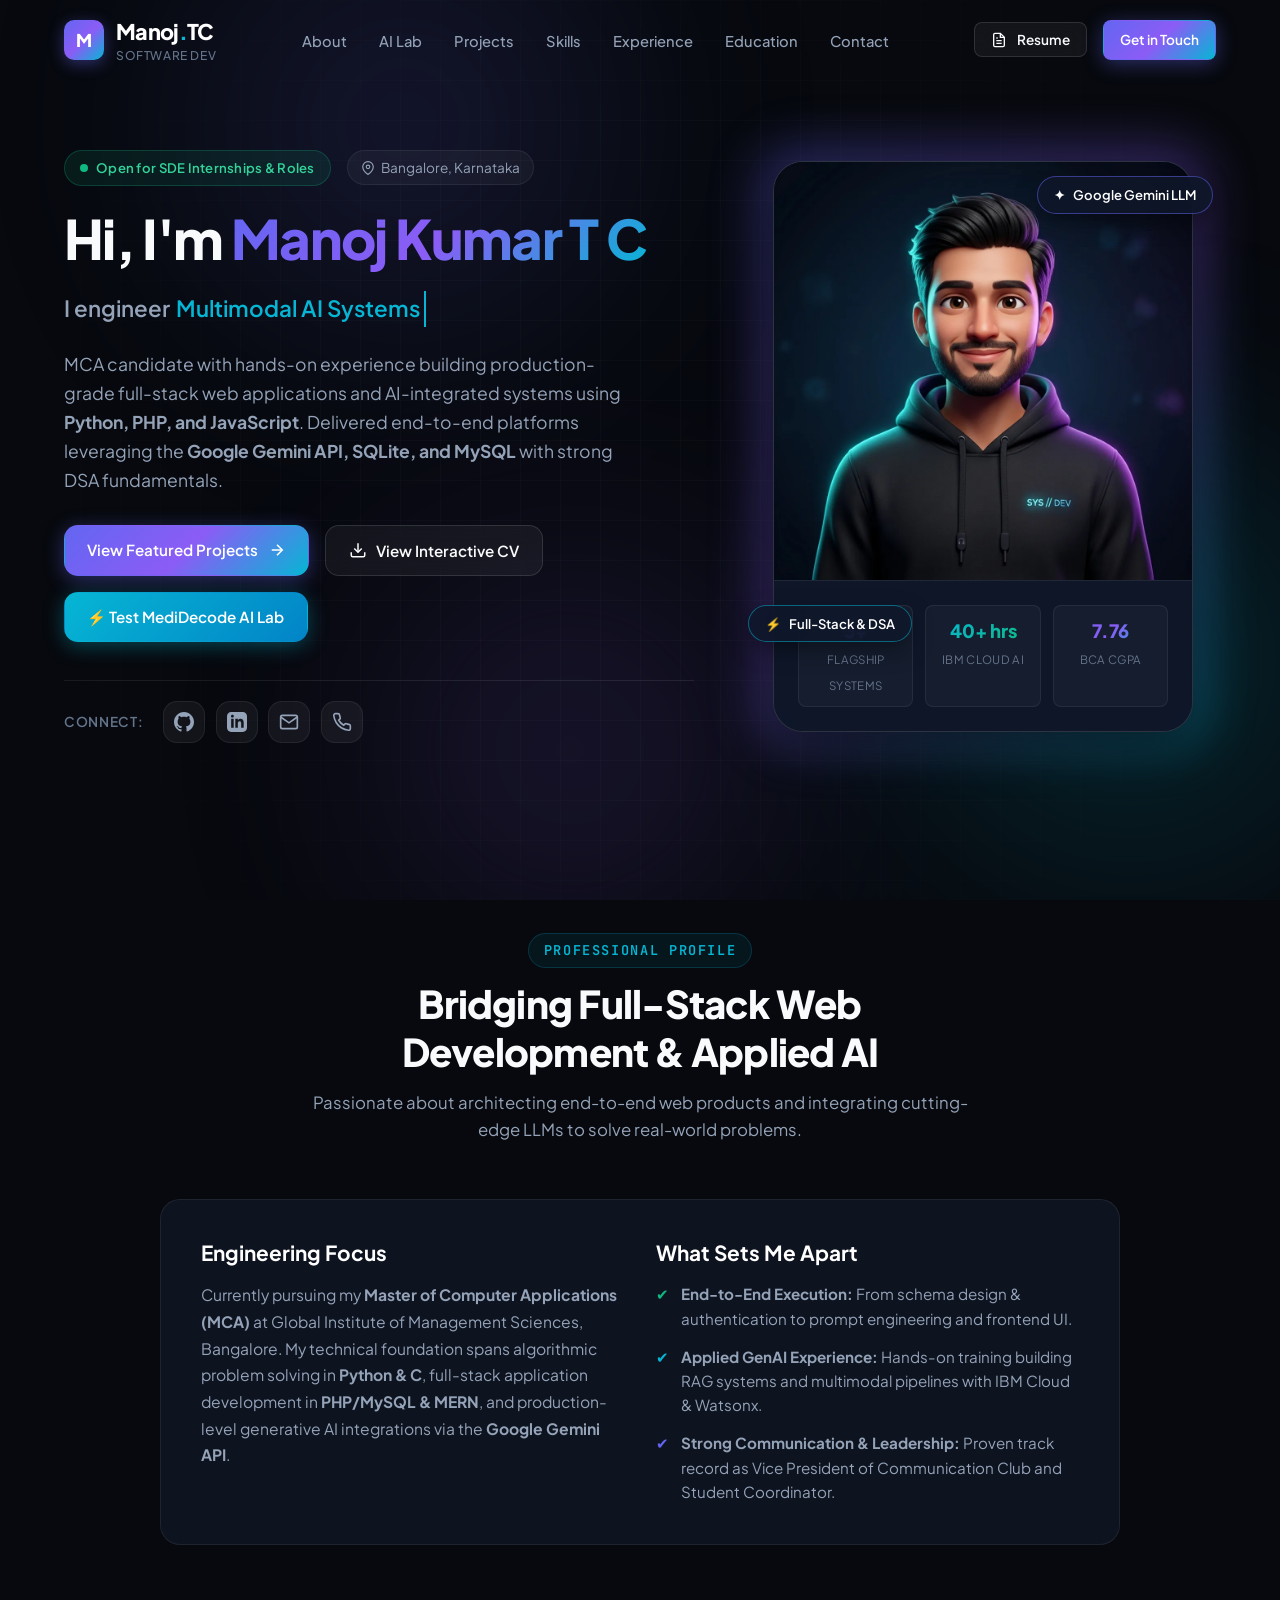
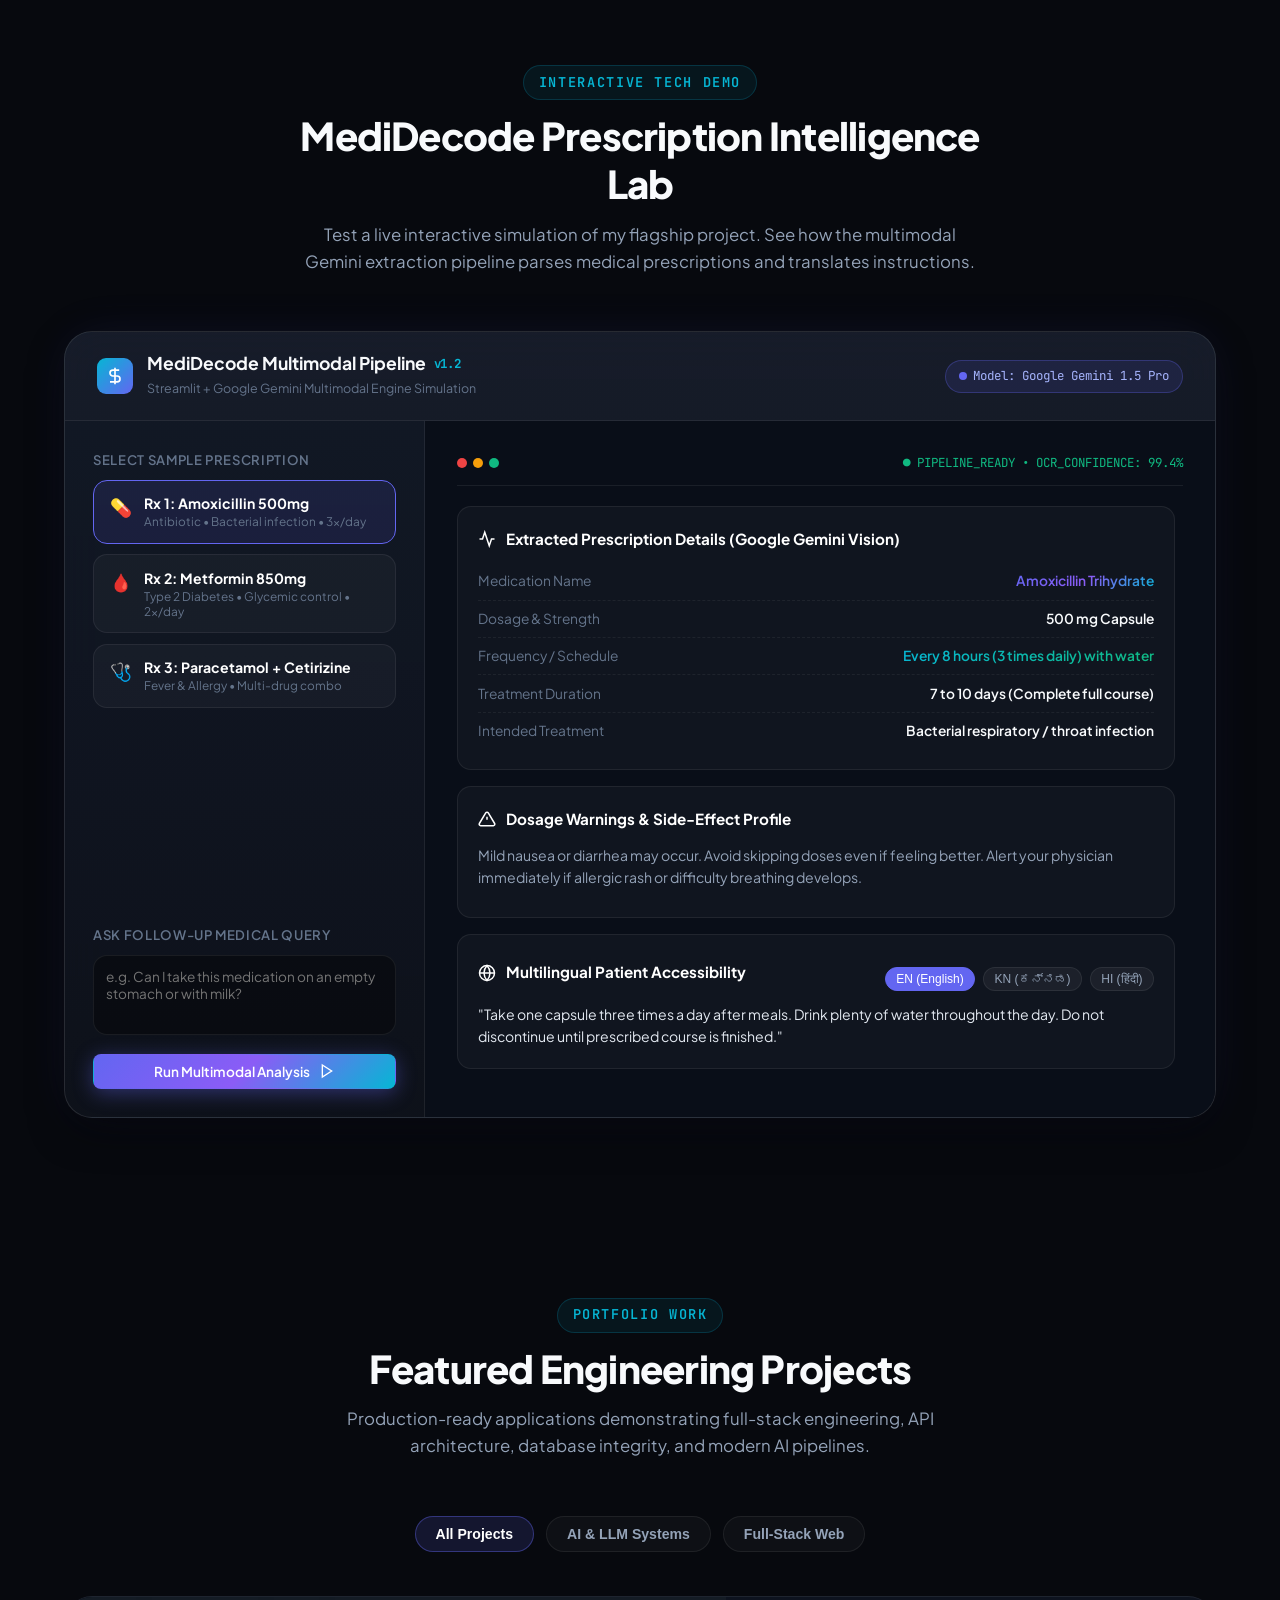
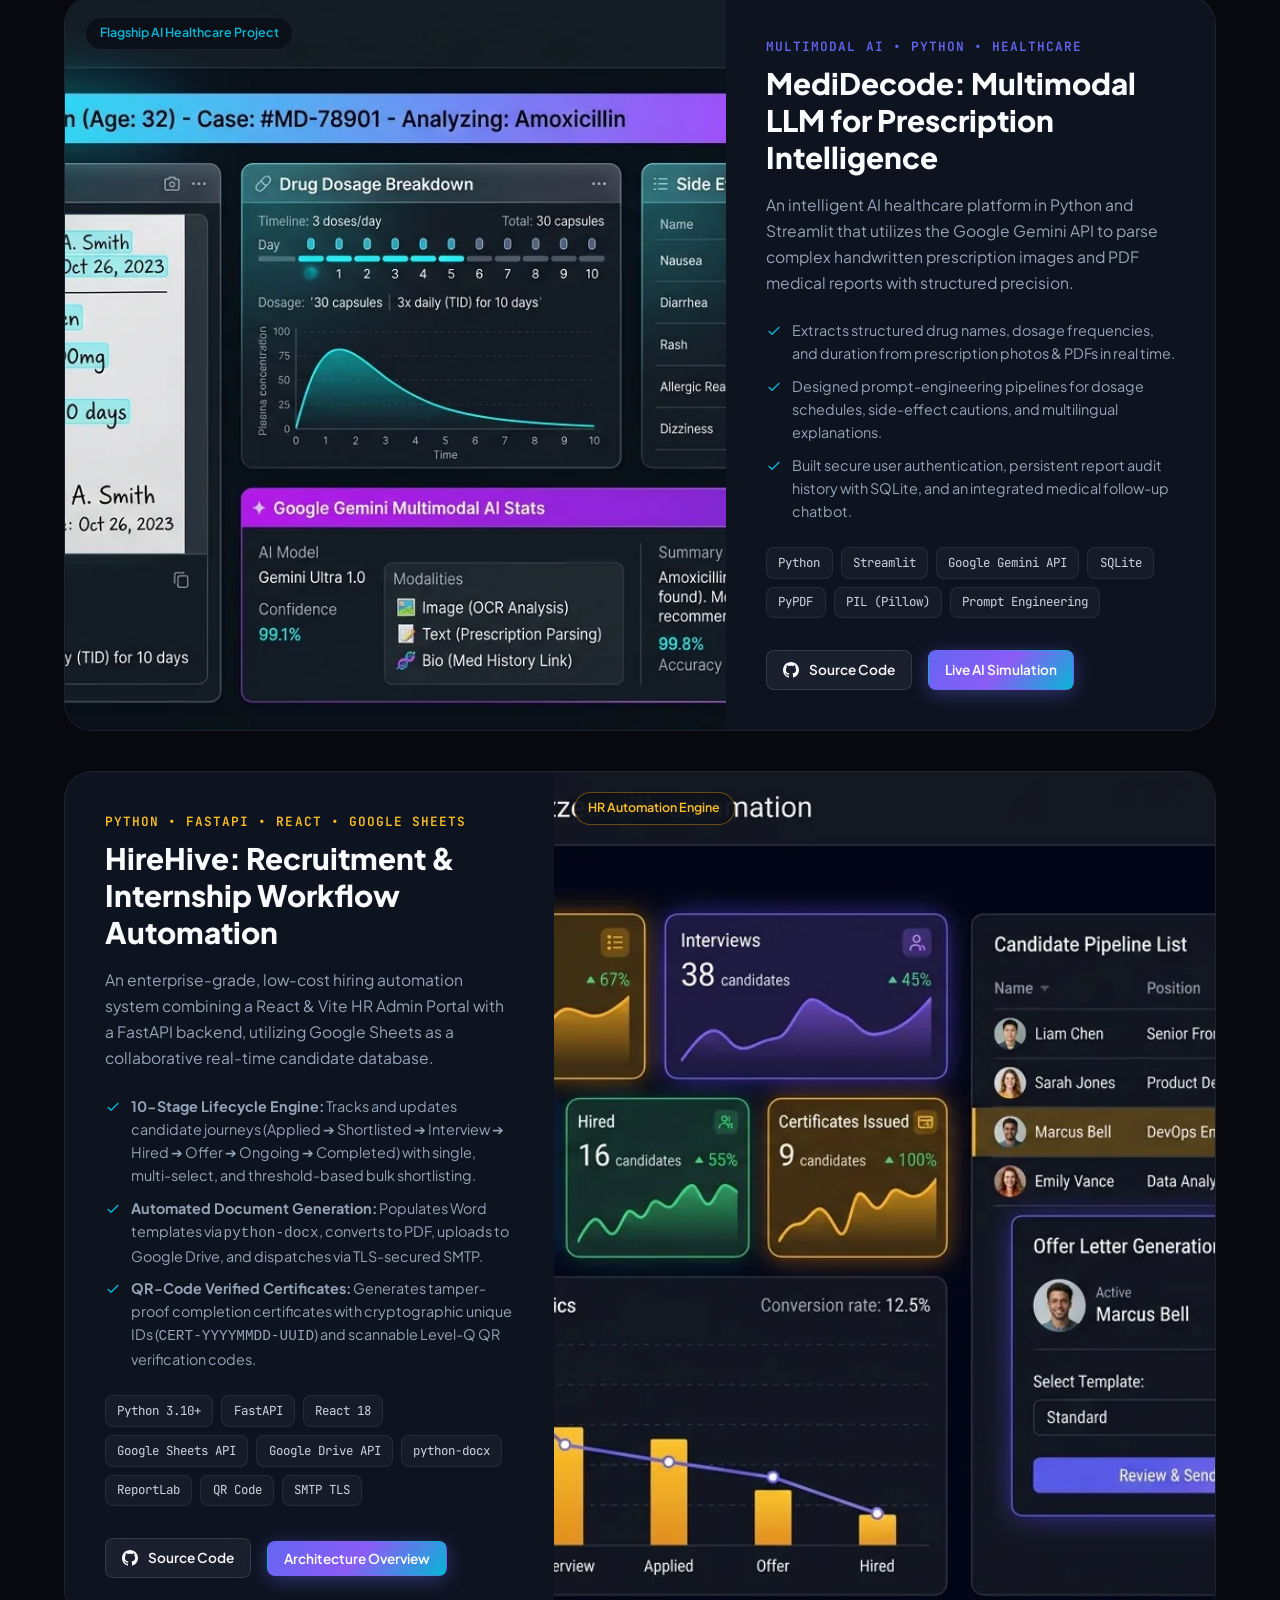
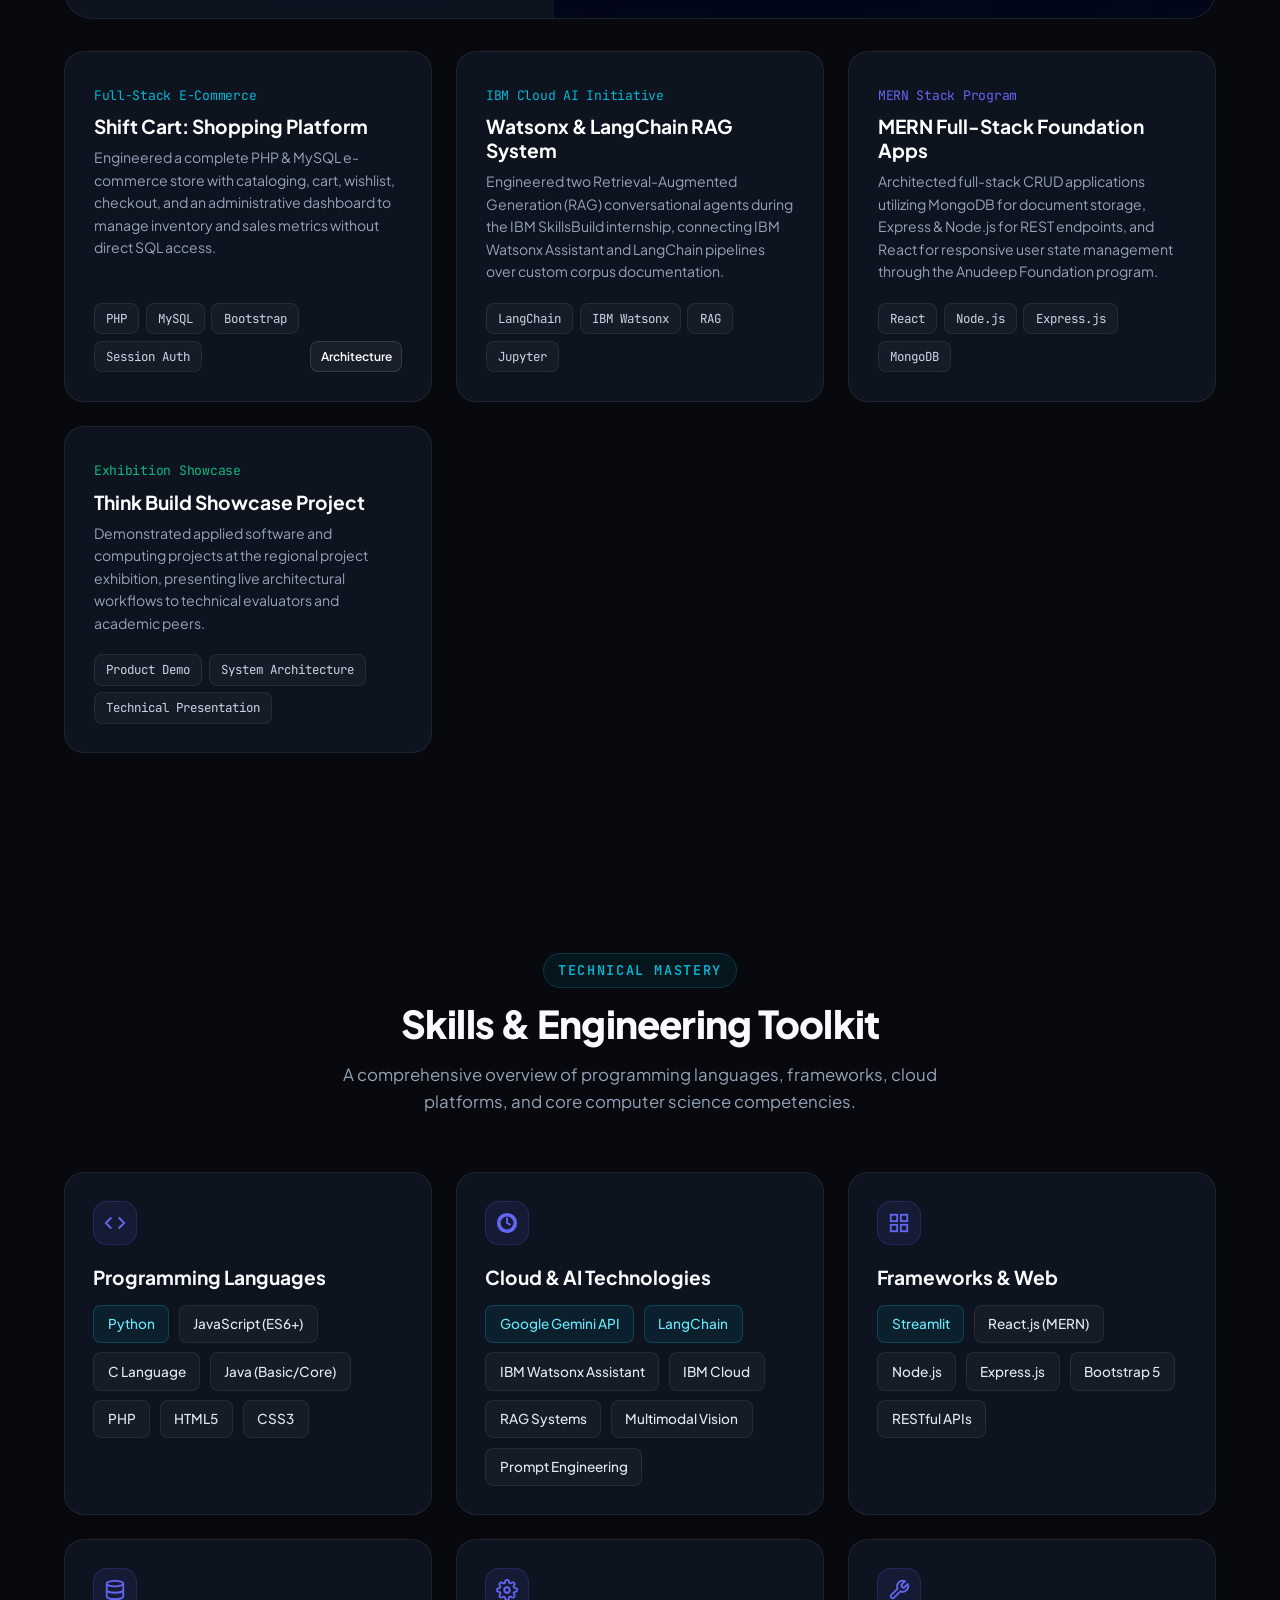
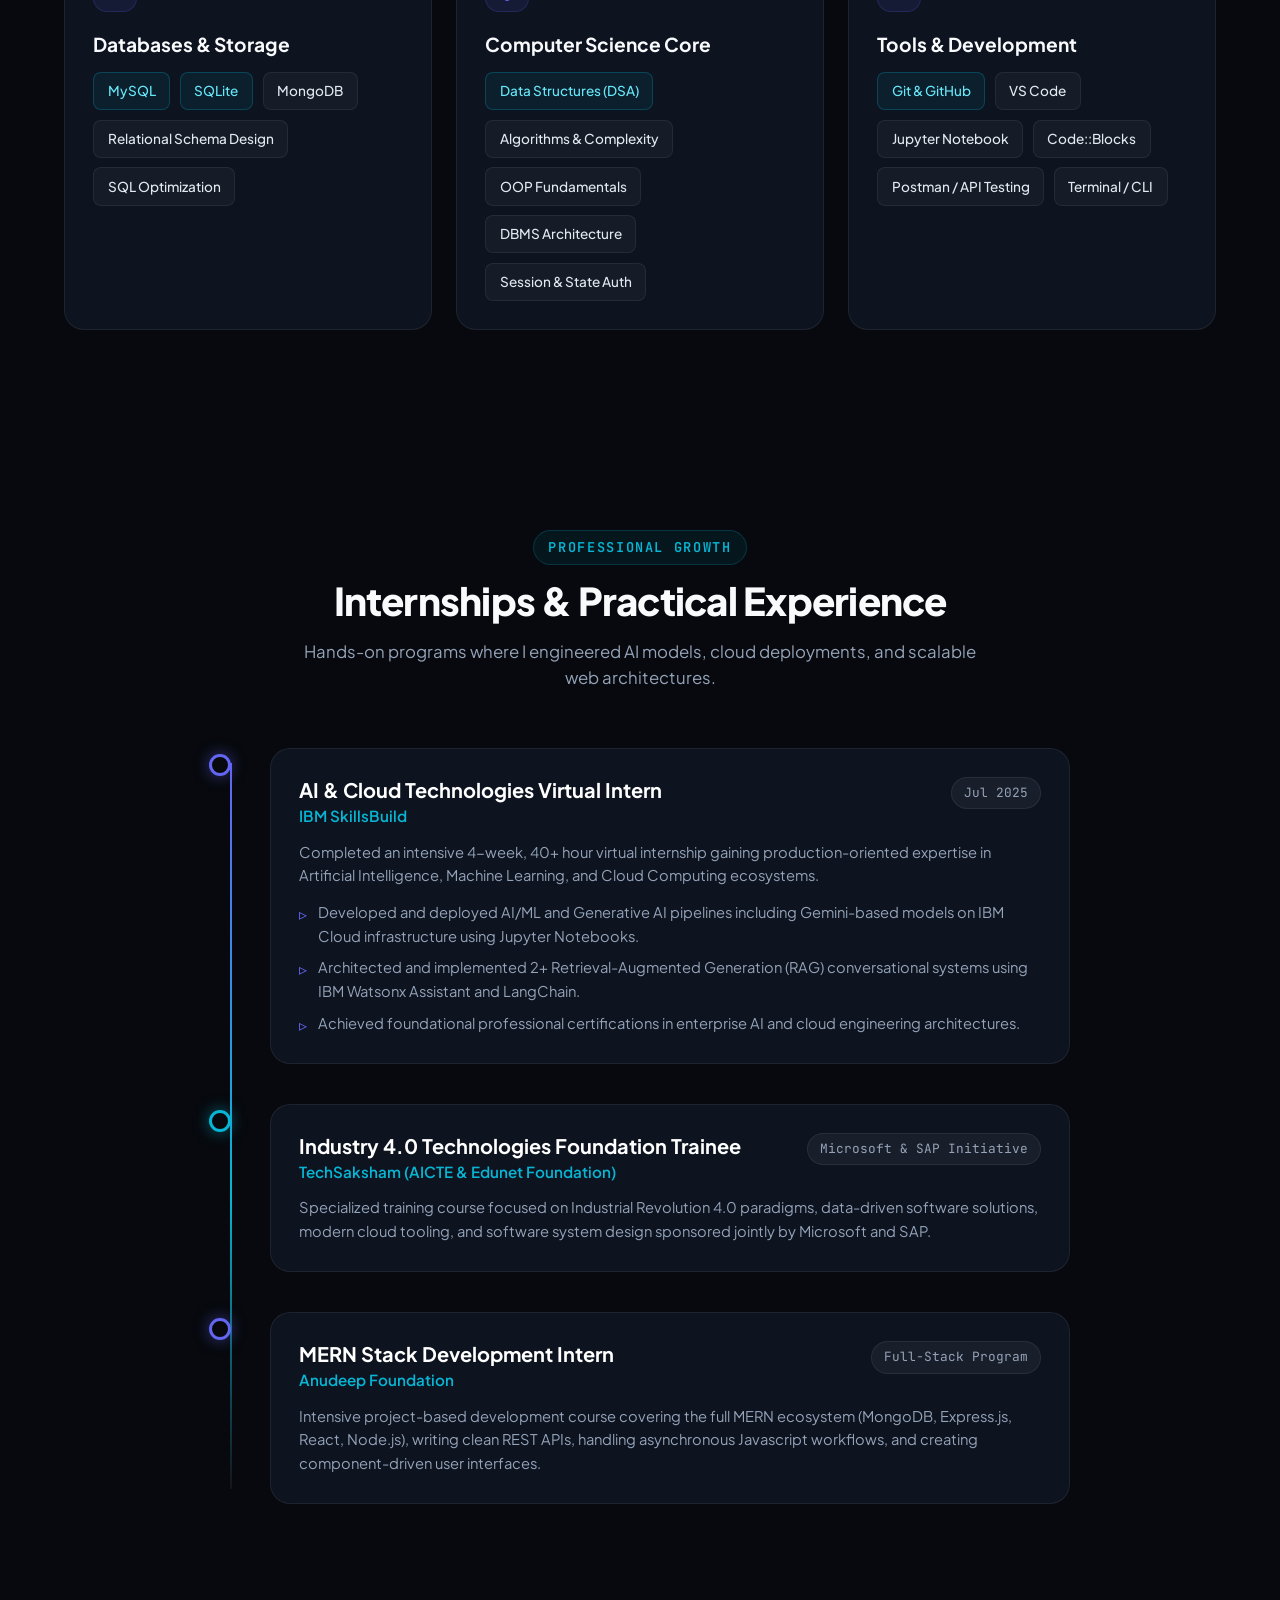
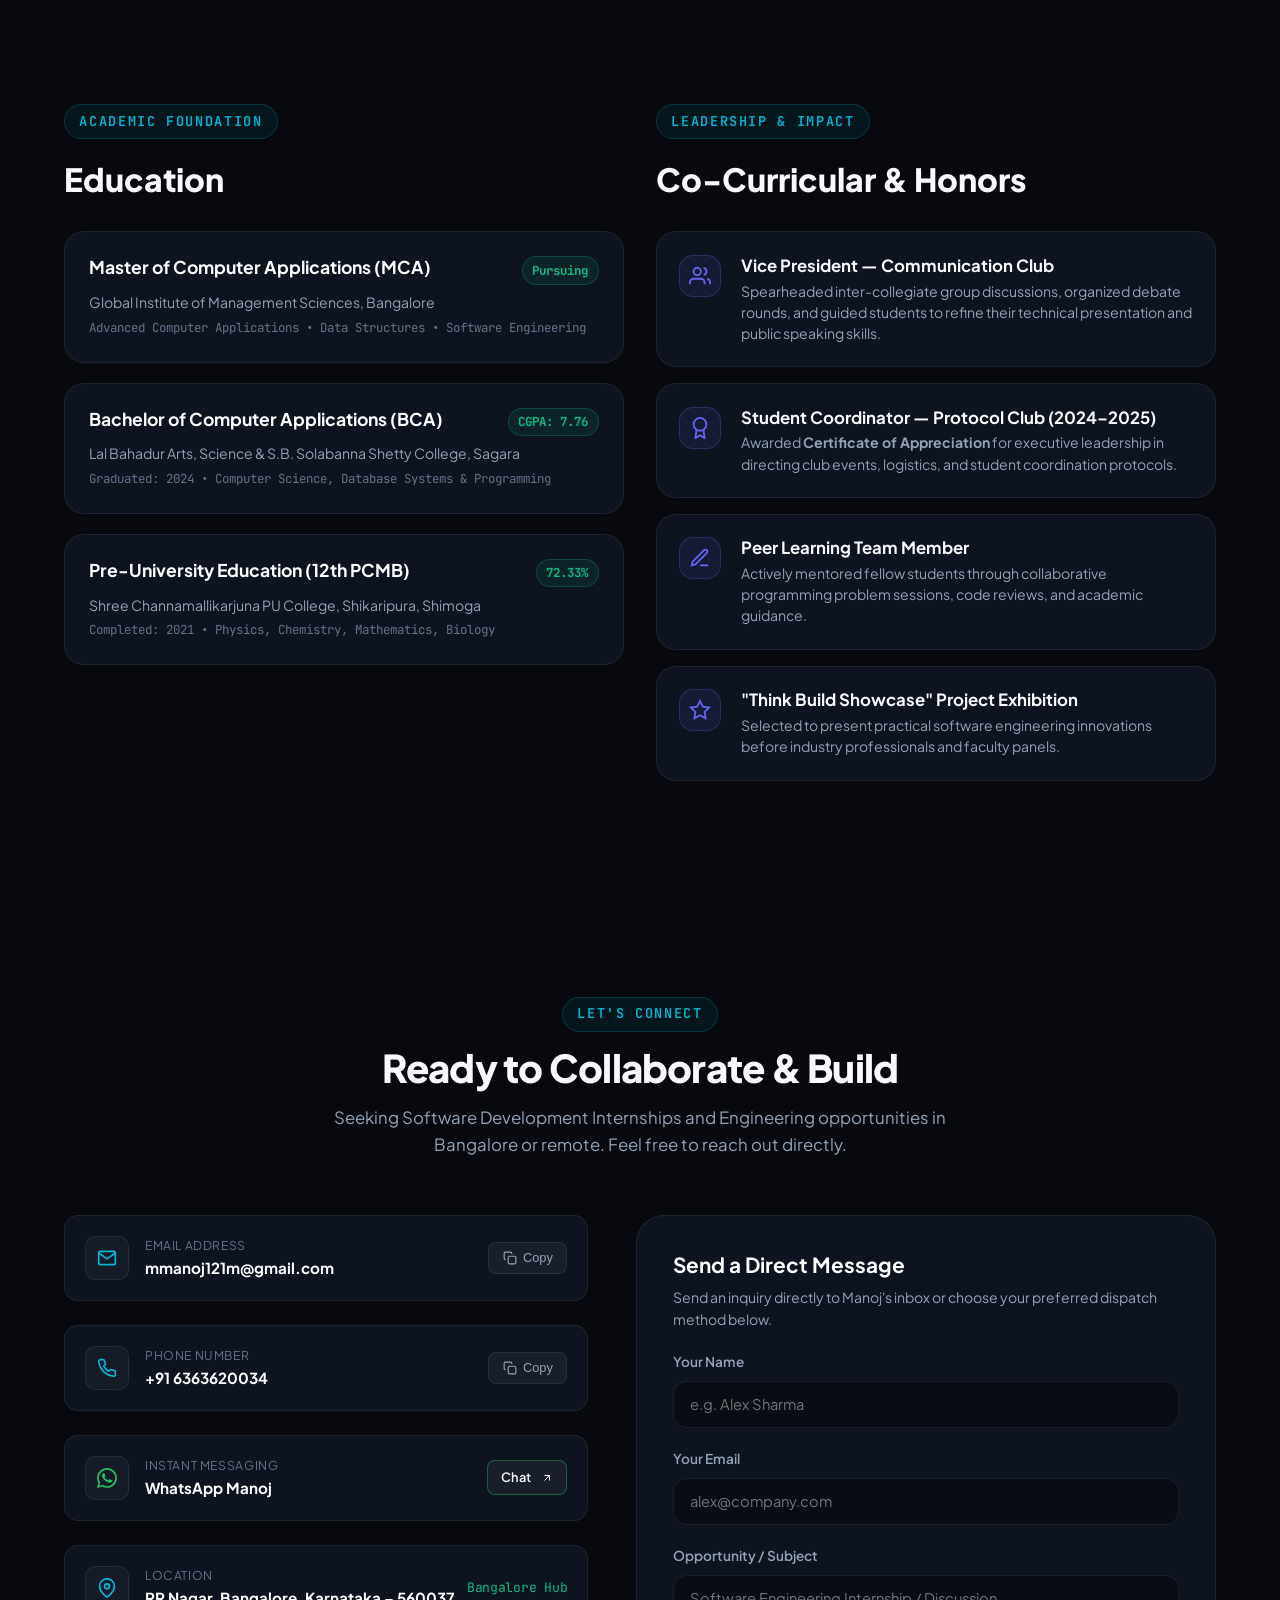
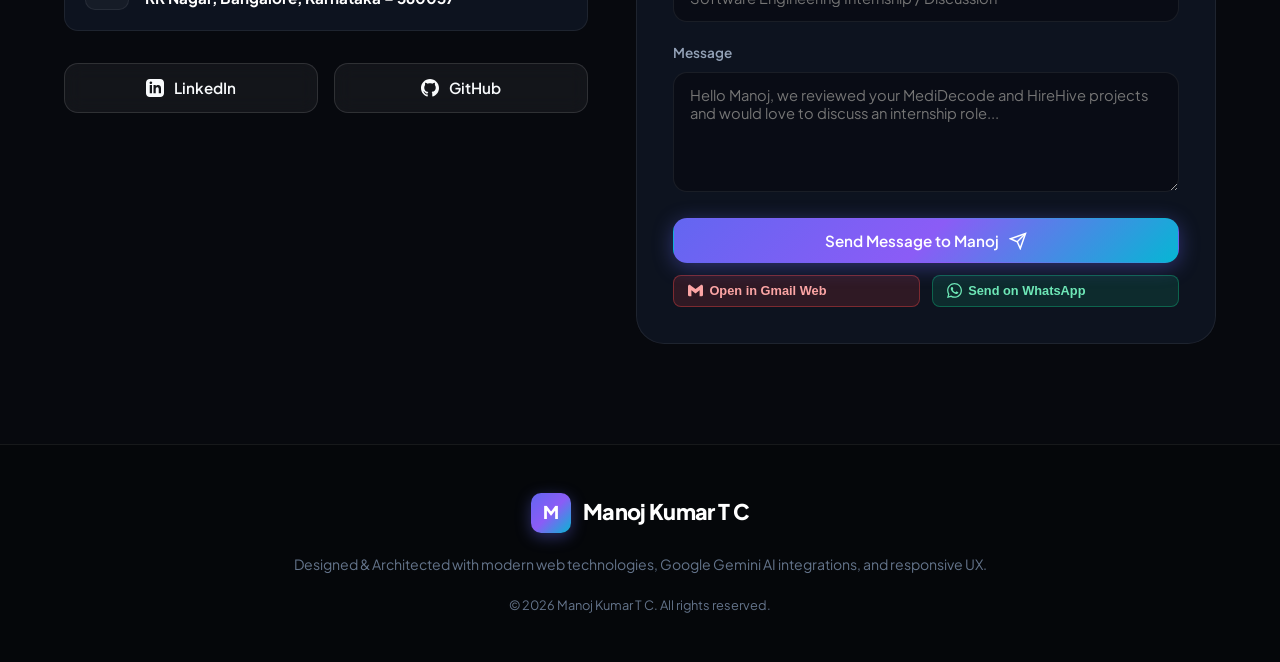
==== commit 66329aee: "feat: redesign resume modal to match document styling and replace Shift Cart with HireHive in projec" ====
--- a/index.html
+++ b/index.html
@@ -478,66 +478,10 @@
             </div>
           </article>
 
-          <!-- PROJECT 2: SHIFT CART -->
+          <!-- PROJECT 2: HIREHIVE (FEATURED FULL-STACK AUTOMATION) -->
           <article class="project-card reverse" data-category="fullstack">
             <div class="project-media-wrap">
-              <span class="project-overlay-badge">Full-Stack E-Commerce</span>
-              <picture>
-                <source srcset="assets/images/shiftcart.webp" type="image/webp">
-                <img src="assets/images/shiftcart.jpg" alt="Shift Cart E-Commerce Dashboard Screenshot" class="project-media-img" width="800" height="450" loading="lazy" decoding="async">
-              </picture>
-            </div>
-
-            <div class="project-details-wrap">
-              <div>
-                <span class="project-type-tag">Full-Stack • PHP & MySQL • Analytics</span>
-                <h3 class="project-title">Shift Cart: Comprehensive E-Commerce Shopping Platform</h3>
-                <p class="project-desc">
-                  An end-to-end e-commerce store with integrated customer storefront, shopping workflows, and a powerful administrative analytics portal.
-                </p>
-
-                <ul class="project-highlights-list">
-                  <li>
-                    <svg width="16" height="16" fill="none" stroke="currentColor" stroke-width="2" viewBox="0 0 24 24"><polyline points="20 6 9 17 4 12"></polyline></svg>
-                    <span>Full storefront lifecycle: product search, category cataloging, cart, wishlist, checkout, and live order tracking.</span>
-                  </li>
-                  <li>
-                    <svg width="16" height="16" fill="none" stroke="currentColor" stroke-width="2" viewBox="0 0 24 24"><polyline points="20 6 9 17 4 12"></polyline></svg>
-                    <span>Engineered an administrative dashboard allowing non-technical staff to control inventory, users, and export sales metrics without raw SQL access.</span>
-                  </li>
-                  <li>
-                    <svg width="16" height="16" fill="none" stroke="currentColor" stroke-width="2" viewBox="0 0 24 24"><polyline points="20 6 9 17 4 12"></polyline></svg>
-                    <span>Hardened security via session-based authentication, sanitized database queries, and optimized checkout flow.</span>
-                  </li>
-                </ul>
-
-                <div class="project-tech-chips">
-                  <span class="tech-chip">PHP</span>
-                  <span class="tech-chip">MySQL</span>
-                  <span class="tech-chip">JavaScript</span>
-                  <span class="tech-chip">Bootstrap</span>
-                  <span class="tech-chip">HTML5 / CSS3</span>
-                  <span class="tech-chip">Session Auth</span>
-                  <span class="tech-chip">Relational Schema</span>
-                </div>
-              </div>
-
-              <div class="project-actions-row">
-                <a href="https://github.com/Manu01321" target="_blank" rel="noopener noreferrer" class="btn btn-secondary btn-sm">
-                  <svg width="16" height="16" fill="currentColor" viewBox="0 0 24 24"><path d="M12 0c-6.626 0-12 5.373-12 12 0 5.302 3.438 9.8 8.207 11.387.599.111.793-.261.793-.577v-2.234c-3.338.726-4.033-1.416-4.033-1.416-.546-1.387-1.333-1.756-1.333-1.756-1.089-.745.083-.729.083-.729 1.205.084 1.839 1.237 1.839 1.237 1.07 1.834 2.807 1.304 3.492.997.107-.775.418-1.305.762-1.604-2.665-.305-5.467-1.334-5.467-5.931 0-1.311.469-2.381 1.236-3.221-.124-.303-.535-1.524.117-3.176 0 0 1.008-.322 3.301 1.23.957-.266 1.983-.399 3.003-.404 1.02.005 2.047.138 3.006.404 2.291-1.552 3.297-1.23 3.297-1.23.653 1.653.242 2.874.118 3.176.77.84 1.235 1.911 1.235 3.221 0 4.609-2.807 5.624-5.479 5.921.43.372.823 1.102.823 2.222v3.293c0 .319.192.694.801.576 4.765-1.589 8.199-6.086 8.199-11.386 0-6.627-5.373-12-12-12z"/></svg>
-                  <span>Source Code</span>
-                </a>
-                <button class="btn btn-primary btn-sm view-details-btn" data-target="shiftcart">
-                  <span>Architecture Overview</span>
-                </button>
-              </div>
-            </div>
-          </article>
-
-          <!-- PROJECT 3: HIREHIVE -->
-          <article class="project-card" data-category="fullstack">
-            <div class="project-media-wrap">
-              <span class="project-overlay-badge" style="color: #fbbf24; border-color: rgba(245, 158, 11, 0.4);">HR Workflow Automation Engine</span>
+              <span class="project-overlay-badge" style="color: #fbbf24; border-color: rgba(245, 158, 11, 0.4);">HR Automation Engine</span>
               <picture>
                 <source srcset="assets/images/hirehive.webp" type="image/webp">
                 <img src="assets/images/hirehive.jpg" alt="HireHive Recruitment & Internship Automation Dashboard" class="project-media-img" width="800" height="450" loading="lazy" decoding="async">
@@ -571,14 +515,12 @@
                   <span class="tech-chip">Python 3.10+</span>
                   <span class="tech-chip">FastAPI</span>
                   <span class="tech-chip">React 18</span>
-                  <span class="tech-chip">Tailwind CSS</span>
                   <span class="tech-chip">Google Sheets API</span>
                   <span class="tech-chip">Google Drive API</span>
                   <span class="tech-chip">python-docx</span>
                   <span class="tech-chip">ReportLab</span>
                   <span class="tech-chip">QR Code</span>
                   <span class="tech-chip">SMTP TLS</span>
-                  <span class="tech-chip">Recharts</span>
                 </div>
               </div>
 
@@ -598,6 +540,23 @@
 
         <!-- Secondary Highlights Grid -->
         <div class="secondary-projects-grid">
+          <div class="mini-project-card">
+            <div>
+              <span class="mono-tag" style="color: var(--accent-cyan);">Full-Stack E-Commerce</span>
+              <h4 style="font-size: 1.2rem; margin: 0.5rem 0; color: #ffffff;">Shift Cart: Shopping Platform</h4>
+              <p style="font-size: 0.88rem; color: var(--text-secondary); line-height: 1.6;">
+                Engineered a complete PHP & MySQL e-commerce store with cataloging, cart, wishlist, checkout, and an administrative dashboard to manage inventory and sales metrics without direct SQL access.
+              </p>
+            </div>
+            <div style="margin-top: 1.25rem; display: flex; flex-wrap: wrap; gap: 0.4rem;">
+              <span class="tech-chip">PHP</span>
+              <span class="tech-chip">MySQL</span>
+              <span class="tech-chip">Bootstrap</span>
+              <span class="tech-chip">Session Auth</span>
+              <button class="btn btn-secondary btn-sm view-details-btn" data-target="shiftcart" style="padding: 0.2rem 0.6rem; font-size: 0.75rem; margin-left: auto;">Architecture</button>
+            </div>
+          </div>
+
           <div class="mini-project-card">
             <div>
               <span class="mono-tag" style="color: var(--accent-cyan);">IBM Cloud AI Initiative</span>
@@ -1060,7 +1019,7 @@
 
               <div class="form-group">
                 <label for="contact-message" class="form-label">Message</label>
-                <textarea id="contact-message" class="form-textarea" placeholder="Hello Manoj, we reviewed your MediDecode and Shift Cart projects and would love to discuss an internship role..." required></textarea>
+                <textarea id="contact-message" class="form-textarea" placeholder="Hello Manoj, we reviewed your MediDecode and HireHive projects and would love to discuss an internship role..." required></textarea>
               </div>
 
               <div class="contact-actions-grid">
@@ -1107,7 +1066,7 @@
 
   <!-- RESUME PREVIEW MODAL -->
   <div class="modal-backdrop" id="resume-modal" role="dialog" aria-modal="true" aria-labelledby="resume-title">
-    <div class="modal-container">
+    <div class="modal-container resume-modal-container">
       <div class="modal-header">
         <div style="display: flex; align-items: center; gap: 0.75rem;">
           <h3 class="modal-title" id="resume-title">Manoj Kumar T C — Professional CV</h3>
@@ -1124,94 +1083,145 @@
 
       <div class="modal-body">
         <div class="resume-paper" id="resume-print-area">
-          <h2>MANOJ KUMAR T C</h2>
-          <div class="resume-contact-bar">
-            <span>📍 RR Nagar, Bangalore, Karnataka – 560037</span>
-            <span>✉ mmanoj121m@gmail.com</span>
-            <span>📞 6363620034</span>
-            <span>🔗 linkedin.com/in/manoj-tc</span>
-            <span>💻 github.com/Manu01321</span>
-          </div>
-
-          <h4 class="resume-sec-title">Professional Summary</h4>
-          <p style="font-size: 0.9rem; line-height: 1.6; color: var(--text-secondary);">
-            MCA candidate with hands-on experience building full-stack and AI-integrated applications using Python, PHP, and JavaScript. Delivered two end-to-end projects — a multimodal LLM healthcare platform and a PHP/MySQL e-commerce system — covering API integration, database design, and authentication. Seeking a Software Development Internship to apply strong DSA fundamentals and practical engineering skills to real-world problems.
-          </p>
-
-          <h4 class="resume-sec-title">Technical Skills</h4>
-          <p style="font-size: 0.88rem; line-height: 1.7; color: var(--text-secondary);">
-            <strong>Languages:</strong> Python, C, Java (basic), JavaScript, HTML, CSS<br>
-            <strong>Core CS Concepts:</strong> Data Structures & Algorithms, OOP fundamentals<br>
-            <strong>Frameworks & Libraries:</strong> Streamlit, Bootstrap, React.js (MERN fundamentals)<br>
-            <strong>Databases:</strong> MySQL, SQLite, MongoDB<br>
-            <strong>Cloud & AI Tools:</strong> Google Gemini API, IBM Cloud, IBM Watsonx Assistant, LangChain<br>
-            <strong>Tools:</strong> VS Code, Code::Blocks, Jupyter Notebook, Git & GitHub
-          </p>
-
-          <h4 class="resume-sec-title">Projects</h4>
-          <div style="margin-bottom: 1rem;">
-            <div style="display: flex; justify-content: space-between; font-weight: 700; color: #ffffff;">
-              <span>MediDecode: Multimodal LLM for Prescription Intelligence</span>
-              <span class="mono-tag" style="color: var(--accent-cyan);">Python, Streamlit, Gemini API, SQLite</span>
-            </div>
-            <ul style="font-size: 0.86rem; color: var(--text-secondary); margin-top: 0.4rem; padding-left: 1.2rem; line-height: 1.5;">
-              <li>Engineered an AI healthcare platform in Python and Streamlit that uses Google Gemini API to extract structured data from prescription images and PDF reports in real time.</li>
-              <li>Designed prompt-engineering pipelines to generate dosage recommendations, side-effect summaries, and multilingual explanations.</li>
-              <li>Implemented user authentication and persistent report history with SQLite, plus an integrated AI chatbot for follow-up medical queries.</li>
+          <header class="resume-header">
+            <h1 class="resume-name">MANOJ KUMAR T C</h1>
+            <div class="resume-contact-subline">
+              <span>RR Nagar, Bangalore, Karnataka – 560037</span>
+              <span class="sep">|</span>
+              <a href="mailto:mmanoj121m@gmail.com">mmanoj121m@gmail.com</a>
+              <span class="sep">|</span>
+              <a href="tel:6363620034">6363620034</a>
+            </div>
+            <div class="resume-contact-subline">
+              <a href="https://linkedin.com/in/manoj-tc" target="_blank" rel="noopener noreferrer">linkedin.com/in/manoj-tc</a>
+              <span class="sep">|</span>
+              <span>GitHub: <a href="https://github.com/Manu01321" target="_blank" rel="noopener noreferrer">https://github.com/Manu01321</a></span>
+            </div>
+          </header>
+
+          <!-- PROFESSIONAL SUMMARY -->
+          <section class="resume-section">
+            <h2 class="resume-section-heading">PROFESSIONAL SUMMARY</h2>
+            <p class="resume-text">
+              MCA candidate with hands-on experience building full-stack and AI-integrated applications using Python, PHP, and JavaScript. Delivered two end-to-end projects — a multimodal LLM healthcare platform and an automated HR recruitment lifecycle system — covering API integration, database design, and authentication. Seeking a Software Development Internship to apply strong DSA fundamentals and practical engineering skills to real-world problems.
+            </p>
+          </section>
+
+          <!-- TECHNICAL SKILLS -->
+          <section class="resume-section">
+            <h2 class="resume-section-heading">TECHNICAL SKILLS</h2>
+            <div class="resume-skill-row"><strong>Languages:</strong> Python, C, Java (basic), JavaScript, HTML, CSS</div>
+            <div class="resume-skill-row"><strong>Core CS Concepts:</strong> Data Structures & Algorithms, OOP fundamentals</div>
+            <div class="resume-skill-row"><strong>Frameworks/Libraries:</strong> Streamlit, Bootstrap</div>
+            <div class="resume-skill-row"><strong>Databases:</strong> MySQL, SQLite</div>
+            <div class="resume-skill-row"><strong>Cloud & AI Tools:</strong> Google Gemini API, IBM Cloud, IBM Watsonx Assistant, LangChain</div>
+            <div class="resume-skill-row"><strong>Tools:</strong> VS Code, Code Blocks, Jupyter Notebook, Git</div>
+          </section>
+
+          <!-- PROJECTS -->
+          <section class="resume-section">
+            <h2 class="resume-section-heading">PROJECTS</h2>
+
+            <!-- Project 1: MediDecode -->
+            <div class="resume-entry">
+              <div class="resume-entry-title">MediDecode: Multimodal LLM for Prescription Intelligence</div>
+              <ul class="resume-bullet-list">
+                <li>Engineered an AI healthcare platform in Python and Streamlit that uses the Google Gemini API to extract structured data from prescription images and PDF reports in real time.</li>
+                <li>Designed prompt-engineering pipelines to generate dosage recommendations, side-effect summaries, and multilingual explanations, improving accessibility for non-English-speaking users.</li>
+                <li>Implemented user authentication and persistent report history with SQLite, plus an integrated AI chatbot for follow-up medical queries.</li>
+                <li class="resume-tech-line"><strong>Tech Stack:</strong> Python, Streamlit, Gemini API, SQLite, HTML/CSS, PyPDF, PIL.</li>
+              </ul>
+            </div>
+
+            <!-- Project 2: HireHive (Replaced E-commerce project) -->
+            <div class="resume-entry">
+              <div class="resume-entry-title">HireHive – Where hiring buzzes with automation</div>
+              <ul class="resume-bullet-list">
+                <li>Engineered an enterprise-grade recruitment and internship lifecycle automation portal connecting a React & Vite admin UI to a FastAPI backend.</li>
+                <li>Automated a 10-stage candidate lifecycle (shortlisting, interview scheduling, offer generation, and certificate issuance) using Google Sheets API as a real-time collaborative database with dynamic caching.</li>
+                <li>Built an automated document generation pipeline with <code>python-docx</code> converting offer letters to PDF, alongside tamper-proof internship completion certificates featuring Level-Q QR-verification codes and TLS-secured SMTP email dispatch.</li>
+                <li class="resume-tech-line"><strong>Tech Stack:</strong> Python, FastAPI, React, Vite, Google Sheets API, python-docx, ReportLab, QR Code, SMTP.</li>
+              </ul>
+            </div>
+          </section>
+
+          <!-- EXPERIENCE -->
+          <section class="resume-section">
+            <h2 class="resume-section-heading">EXPERIENCE</h2>
+
+            <div class="resume-entry">
+              <div class="resume-entry-row">
+                <div class="resume-entry-title">IBM SkillsBuild Virtual Internship – AI & Cloud Technologies</div>
+                <div class="resume-entry-date">Jul 2025</div>
+              </div>
+              <ul class="resume-bullet-list">
+                <li>Completing a 4-week, 40+ hour intensive virtual internship gaining hands-on expertise in AI, Machine Learning, and Cloud Computing.</li>
+                <li>Developing and deploying AI/ML models, including Generative AI and Gemini-based models, on IBM Cloud using Jupyter Notebook.</li>
+                <li>Designed and implemented 2+ Retrieval Augmented Generation (RAG) systems, including a chatbot built on IBM Watsonx Assistant and a LangChain-based content generation project.</li>
+                <li>Earned foundational certifications in AI and cloud ecosystems.</li>
+              </ul>
+            </div>
+
+            <div class="resume-entry" style="margin-bottom: 0.35rem;">
+              <div class="resume-entry-row">
+                <div class="resume-entry-title">TechSaksham Internship – Foundation Course on IR 4.0 Technologies</div>
+                <div class="resume-entry-date">AICTE & Edunet Foundation, Bangalore (Microsoft & SAP Initiative)</div>
+              </div>
+            </div>
+
+            <div class="resume-entry">
+              <div class="resume-entry-row">
+                <div class="resume-entry-title">Anudeep Foundation – MERN Stack Development Course & Internship</div>
+              </div>
+              <ul class="resume-bullet-list">
+                <li>Completed a foundation course and internship on the MERN stack (MongoDB, Express.js, React, Node.js), building full-stack web applications.</li>
+              </ul>
+            </div>
+          </section>
+
+          <!-- EDUCATION -->
+          <section class="resume-section">
+            <h2 class="resume-section-heading">EDUCATION</h2>
+
+            <div class="resume-edu-entry">
+              <div class="resume-entry-row">
+                <div class="resume-entry-title">Master of Computer Applications (Pursuing)</div>
+                <div class="resume-entry-date">Global Institute of Management Sciences, Bangalore</div>
+              </div>
+            </div>
+
+            <div class="resume-edu-entry">
+              <div class="resume-entry-row">
+                <div class="resume-entry-title">Bachelor of Computer Applications <span style="font-weight: 500; color: #4b5563; margin-left: 0.35rem;">|  CGPA: 7.76  |  2024</span></div>
+              </div>
+              <div class="resume-entry-sub">Lal Bahadur Arts, Science and S.B. Solabanna Shetty Commerce College, Sagara, Karnataka</div>
+            </div>
+
+            <div class="resume-edu-entry">
+              <div class="resume-entry-row">
+                <div class="resume-entry-title">12th – PCMB <span style="font-weight: 500; color: #4b5563; margin-left: 0.35rem;">|  72.33%  |  2021</span></div>
+              </div>
+              <div class="resume-entry-sub">Shree Channamallikarjuna PU College, Shikaripura, Shimoga</div>
+            </div>
+          </section>
+
+          <!-- EXTRA-CURRICULAR ACTIVITIES -->
+          <section class="resume-section">
+            <h2 class="resume-section-heading">EXTRA-CURRICULAR ACTIVITIES</h2>
+            <ul class="resume-bullet-list">
+              <li>Vice President, Communication Club – organized group discussions, debates, and public speaking sessions.</li>
+              <li>Peer Learning Team Member – supported peers through academic collaboration, addressing study challenges and personal guidance.</li>
+              <li>Student Coordinator, Protocol Club (2024–2025) – received a Certificate of Appreciation for leadership in organizing club activities.</li>
             </ul>
-          </div>
-
-          <div style="margin-bottom: 1rem;">
-            <div style="display: flex; justify-content: space-between; font-weight: 700; color: #ffffff;">
-              <span>Shift Cart – E-Commerce Shopping Platform</span>
-              <span class="mono-tag" style="color: var(--accent-cyan);">PHP, MySQL, JavaScript, Bootstrap</span>
-            </div>
-            <ul style="font-size: 0.86rem; color: var(--text-secondary); margin-top: 0.4rem; padding-left: 1.2rem; line-height: 1.5;">
-              <li>Developed a full-stack e-commerce platform in PHP and MySQL with product catalog management, cart, wishlist, checkout, and order-tracking modules.</li>
-              <li>Built an admin dashboard enabling staff to manage products, users, and categories, and to view sales reports without direct database access.</li>
-              <li>Implemented secure, session-based authentication and streamlined order-processing workflows to reduce checkout friction.</li>
+          </section>
+
+          <!-- AWARDS & ACHIEVEMENTS -->
+          <section class="resume-section">
+            <h2 class="resume-section-heading">AWARDS & ACHIEVEMENTS</h2>
+            <ul class="resume-bullet-list">
+              <li>Participated in "Think Build Showcase" Project Exhibition</li>
             </ul>
-          </div>
-
-          <div style="margin-bottom: 1rem;">
-            <div style="display: flex; justify-content: space-between; font-weight: 700; color: #ffffff;">
-              <span>HireHive – Recruitment & Internship Workflow Automation</span>
-              <span class="mono-tag" style="color: var(--accent-cyan);">Python, FastAPI, React, Google Sheets</span>
-            </div>
-            <ul style="font-size: 0.86rem; color: var(--text-secondary); margin-top: 0.4rem; padding-left: 1.2rem; line-height: 1.5;">
-              <li>Engineered a full-stack HR automation system connecting a React & Vite admin portal to a FastAPI backend using Google Sheets as a real-time collaborative database.</li>
-              <li>Automated a 10-stage candidate lifecycle with dynamic keyword column detection, caching, and threshold-based bulk resume shortlisting.</li>
-              <li>Built automated Word-to-PDF offer letter pipelines and tamper-proof internship certificates with cryptographic unique IDs and scannable QR verification codes.</li>
-            </ul>
-          </div>
-
-          <h4 class="resume-sec-title">Experience & Internships</h4>
-          <div style="margin-bottom: 1rem;">
-            <div style="display: flex; justify-content: space-between; font-weight: 700; color: #ffffff;">
-              <span>IBM SkillsBuild Virtual Internship – AI & Cloud Technologies</span>
-              <span>Jul 2025</span>
-            </div>
-            <ul style="font-size: 0.86rem; color: var(--text-secondary); margin-top: 0.4rem; padding-left: 1.2rem; line-height: 1.5;">
-              <li>Completed a 4-week, 40+ hour intensive virtual internship gaining hands-on expertise in AI, Machine Learning, and Cloud Computing.</li>
-              <li>Developing and deploying AI/ML models, including Generative AI and Gemini-based models, on IBM Cloud using Jupyter Notebook.</li>
-              <li>Designed and implemented 2+ Retrieval Augmented Generation (RAG) systems with IBM Watsonx Assistant and LangChain.</li>
-            </ul>
-          </div>
-
-          <h4 class="resume-sec-title">Education</h4>
-          <div style="font-size: 0.86rem; color: var(--text-secondary); line-height: 1.6;">
-            <strong>Master of Computer Applications (Pursuing)</strong> — Global Institute of Management Sciences, Bangalore<br>
-            <strong>Bachelor of Computer Applications (2024)</strong> — Lal Bahadur Arts, Science and S.B. Solabanna Shetty College, Sagara | <strong>CGPA: 7.76</strong><br>
-            <strong>12th PCMB (2021)</strong> — Shree Channamallikarjuna PU College, Shikaripura, Shimoga | <strong>72.33%</strong>
-          </div>
-
-          <h4 class="resume-sec-title">Leadership & Activities</h4>
-          <ul style="font-size: 0.86rem; color: var(--text-secondary); padding-left: 1.2rem; line-height: 1.5;">
-            <li><strong>Vice President, Communication Club:</strong> Organized group discussions, debates, and public speaking sessions.</li>
-            <li><strong>Peer Learning Team Member:</strong> Supported peers through academic collaboration and guidance.</li>
-            <li><strong>Student Coordinator, Protocol Club (2024–2025):</strong> Certificate of Appreciation for leadership in organizing club activities.</li>
-            <li><strong>Exhibitor:</strong> Participated in "Think Build Showcase" Project Exhibition.</li>
-          </ul>
+          </section>
         </div>
       </div>
     </div>
--- a/styles.css
+++ b/styles.css
@@ -1865,38 +1865,160 @@
   padding: 2rem;
 }
 
-/* Printable Resume Styling inside modal */
+.modal-container.resume-modal-container {
+  max-width: 860px;
+  background: #090d16;
+  border: 1px solid rgba(255, 255, 255, 0.15);
+}
+
+/* Authentic White Document Resume Styling matching User's CV */
 .resume-paper {
-  background: rgba(255, 255, 255, 0.02);
-  border: 1px solid var(--border-subtle);
-  border-radius: var(--radius-md);
-  padding: 2rem;
-}
-
-.resume-paper h2 {
-  font-size: 1.8rem;
+  background: #ffffff;
+  color: #111827;
+  border-radius: 4px;
+  padding: 2.75rem 3.25rem;
+  box-shadow: 0 16px 45px rgba(0, 0, 0, 0.5);
+  font-family: var(--font-sans);
+  font-size: 0.88rem;
+  line-height: 1.5;
+  margin: 0 auto;
+  box-sizing: border-box;
+}
+
+.resume-header {
+  text-align: center;
+  margin-bottom: 1.25rem;
+}
+
+.resume-name {
+  font-size: 1.75rem;
+  font-weight: 800;
+  color: #1e3a8a;
+  letter-spacing: 0.5px;
+  margin-bottom: 0.35rem;
+  text-transform: uppercase;
+}
+
+.resume-contact-subline {
+  font-size: 0.82rem;
+  color: #374151;
+  display: flex;
+  justify-content: center;
+  align-items: center;
+  flex-wrap: wrap;
+  gap: 0.5rem;
   margin-bottom: 0.25rem;
 }
 
-.resume-contact-bar {
-  display: flex;
-  flex-wrap: wrap;
+.resume-contact-subline a {
+  color: #1d4ed8;
+  text-decoration: underline;
+  text-underline-offset: 2px;
+  transition: color var(--transition-fast);
+}
+
+.resume-contact-subline a:hover {
+  color: #1e3a8a;
+}
+
+.resume-contact-subline .sep {
+  color: #9ca3af;
+  font-weight: 300;
+}
+
+.resume-section {
+  margin-top: 1.15rem;
+}
+
+.resume-section-heading {
+  font-size: 0.95rem;
+  font-weight: 800;
+  color: #1e3a8a;
+  text-transform: uppercase;
+  letter-spacing: 0.03em;
+  border-bottom: 2px solid #1e3a8a;
+  padding-bottom: 2px;
+  margin: 0 0 0.45rem 0;
+}
+
+.resume-text {
+  font-size: 0.86rem;
+  line-height: 1.55;
+  color: #1f2937;
+  margin: 0 0 0.5rem 0;
+  text-align: justify;
+}
+
+.resume-skill-row {
+  font-size: 0.85rem;
+  line-height: 1.55;
+  color: #1f2937;
+  margin-bottom: 0.2rem;
+}
+
+.resume-skill-row strong {
+  color: #111827;
+  font-weight: 700;
+}
+
+.resume-entry {
+  margin-bottom: 0.65rem;
+}
+
+.resume-entry-row {
+  display: flex;
+  justify-content: space-between;
+  align-items: baseline;
   gap: 1rem;
+}
+
+.resume-entry-title {
+  font-size: 0.88rem;
+  font-weight: 700;
+  color: #111827;
+}
+
+.resume-entry-date {
+  font-size: 0.84rem;
+  font-style: italic;
+  color: #4b5563;
+  white-space: nowrap;
+}
+
+.resume-entry-sub {
+  font-size: 0.83rem;
+  font-style: italic;
+  color: #4b5563;
+  margin-bottom: 0.2rem;
+}
+
+.resume-bullet-list {
+  list-style-type: disc;
+  padding-left: 1.35rem;
+  margin: 0.25rem 0 0.4rem 0;
   font-size: 0.85rem;
-  color: var(--text-secondary);
-  margin-bottom: 1.5rem;
-  padding-bottom: 1rem;
-  border-bottom: 1px solid var(--border-subtle);
-}
-
-.resume-sec-title {
-  font-size: 1.05rem;
-  text-transform: uppercase;
-  letter-spacing: 0.05em;
-  color: var(--accent-cyan);
-  margin: 1.5rem 0 0.75rem 0;
-  border-bottom: 1px solid rgba(6, 182, 212, 0.2);
-  padding-bottom: 0.3rem;
+  color: #1f2937;
+  line-height: 1.48;
+}
+
+.resume-bullet-list li {
+  margin-bottom: 0.22rem;
+}
+
+.resume-tech-line {
+  list-style: none;
+  margin-left: -1.35rem;
+  font-size: 0.84rem;
+  color: #374151;
+  margin-top: 0.25rem;
+}
+
+.resume-tech-line strong {
+  color: #111827;
+}
+
+.resume-edu-entry {
+  margin-bottom: 0.5rem;
 }
 
 /* Toast Notification */
@@ -2158,11 +2280,23 @@
   }
 
   .resume-paper {
-    padding: 1.25rem;
-  }
-
-  .resume-paper h2 {
-    font-size: 1.5rem;
+    padding: 1.5rem 1.15rem !important;
+    font-size: 0.84rem !important;
+  }
+
+  .resume-name {
+    font-size: 1.35rem !important;
+  }
+
+  .resume-contact-subline {
+    font-size: 0.78rem !important;
+    gap: 0.25rem;
+  }
+
+  .resume-entry-row {
+    flex-direction: column;
+    align-items: flex-start;
+    gap: 0.15rem;
   }
 
   /* Forms & Touch Input - Ensure 16px to prevent iOS auto-zoom bug */
@@ -2306,30 +2440,40 @@
     border: none !important;
     color: #111827 !important;
     padding: 0 !important;
-  }
-
-  .resume-paper h2 {
-    color: #0f172a !important;
-    font-size: 24pt !important;
-  }
-
-  .resume-sec-title {
-    color: #2563eb !important;
-    border-bottom: 2px solid #2563eb !important;
-    font-size: 13pt !important;
-    margin-top: 15pt !important;
-  }
-
-  .resume-contact-bar,
+    box-shadow: none !important;
+  }
+
+  .resume-name {
+    color: #1e3a8a !important;
+    font-size: 20pt !important;
+    -webkit-print-color-adjust: exact !important;
+    print-color-adjust: exact !important;
+  }
+
+  .resume-section-heading {
+    color: #1e3a8a !important;
+    border-bottom: 2px solid #1e3a8a !important;
+    font-size: 11pt !important;
+    margin-top: 10pt !important;
+    margin-bottom: 4pt !important;
+    -webkit-print-color-adjust: exact !important;
+    print-color-adjust: exact !important;
+  }
+
+  .resume-contact-subline,
   .resume-paper p,
   .resume-paper li,
   .resume-paper span,
   .resume-paper div {
-    color: #374151 !important;
-  }
-
-  .mono-tag {
-    color: #2563eb !important;
-    font-weight: bold !important;
-  }
-}
+    color: #1f2937 !important;
+    font-size: 9.5pt !important;
+    line-height: 1.42 !important;
+  }
+
+  .resume-contact-subline a {
+    color: #1d4ed8 !important;
+    text-decoration: underline !important;
+    -webkit-print-color-adjust: exact !important;
+    print-color-adjust: exact !important;
+  }
+}
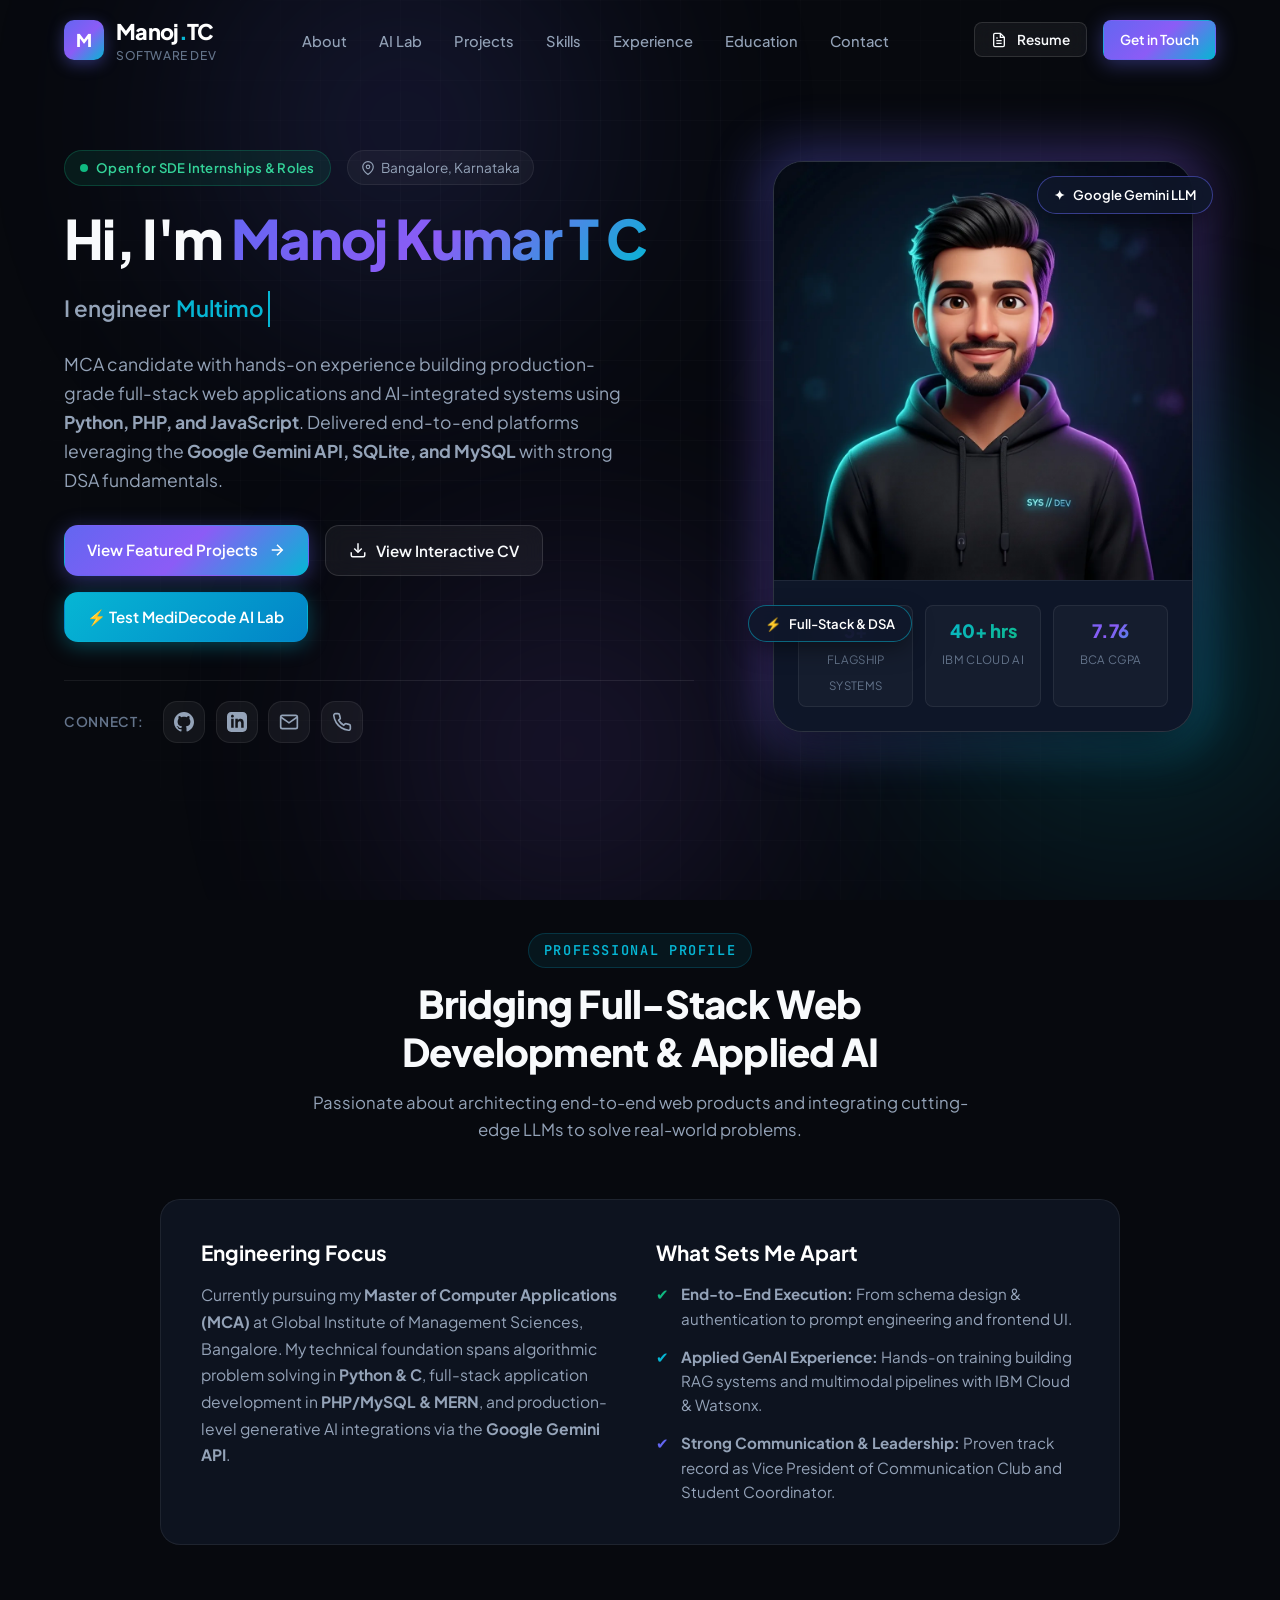
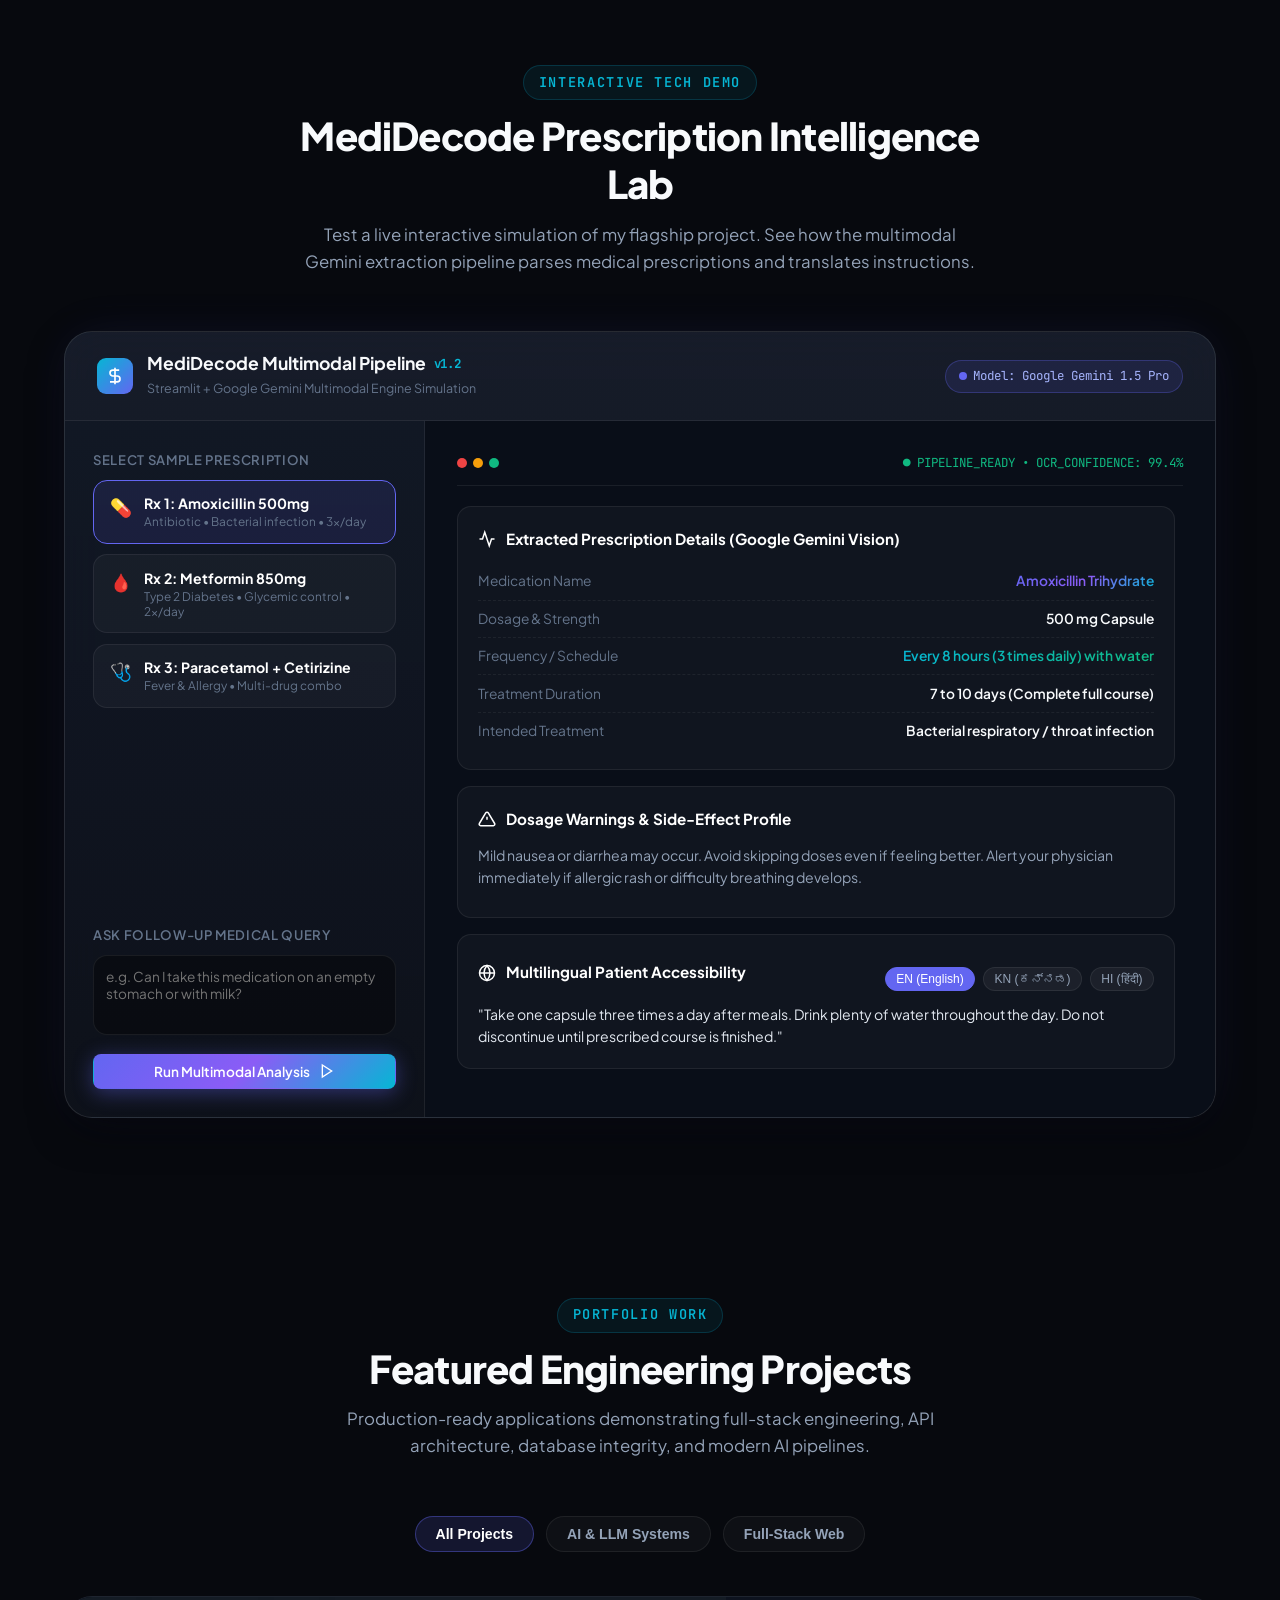
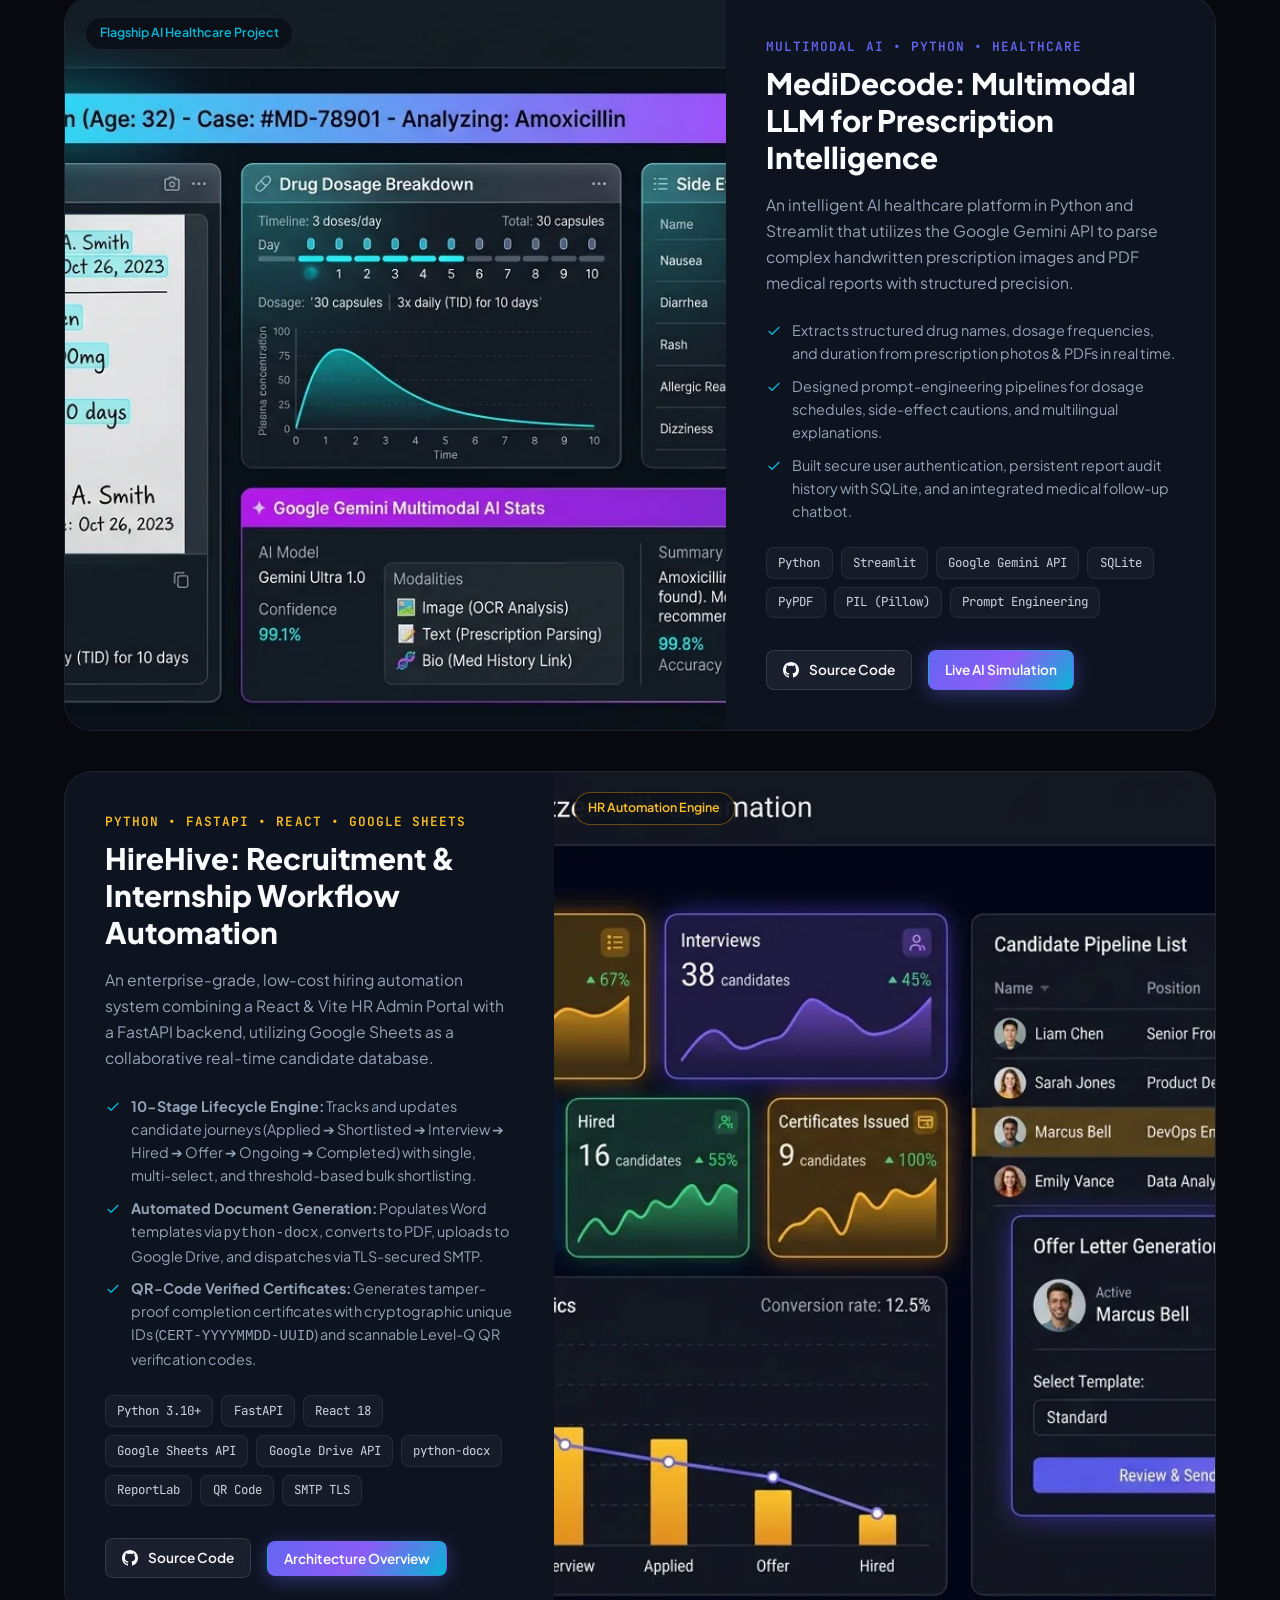
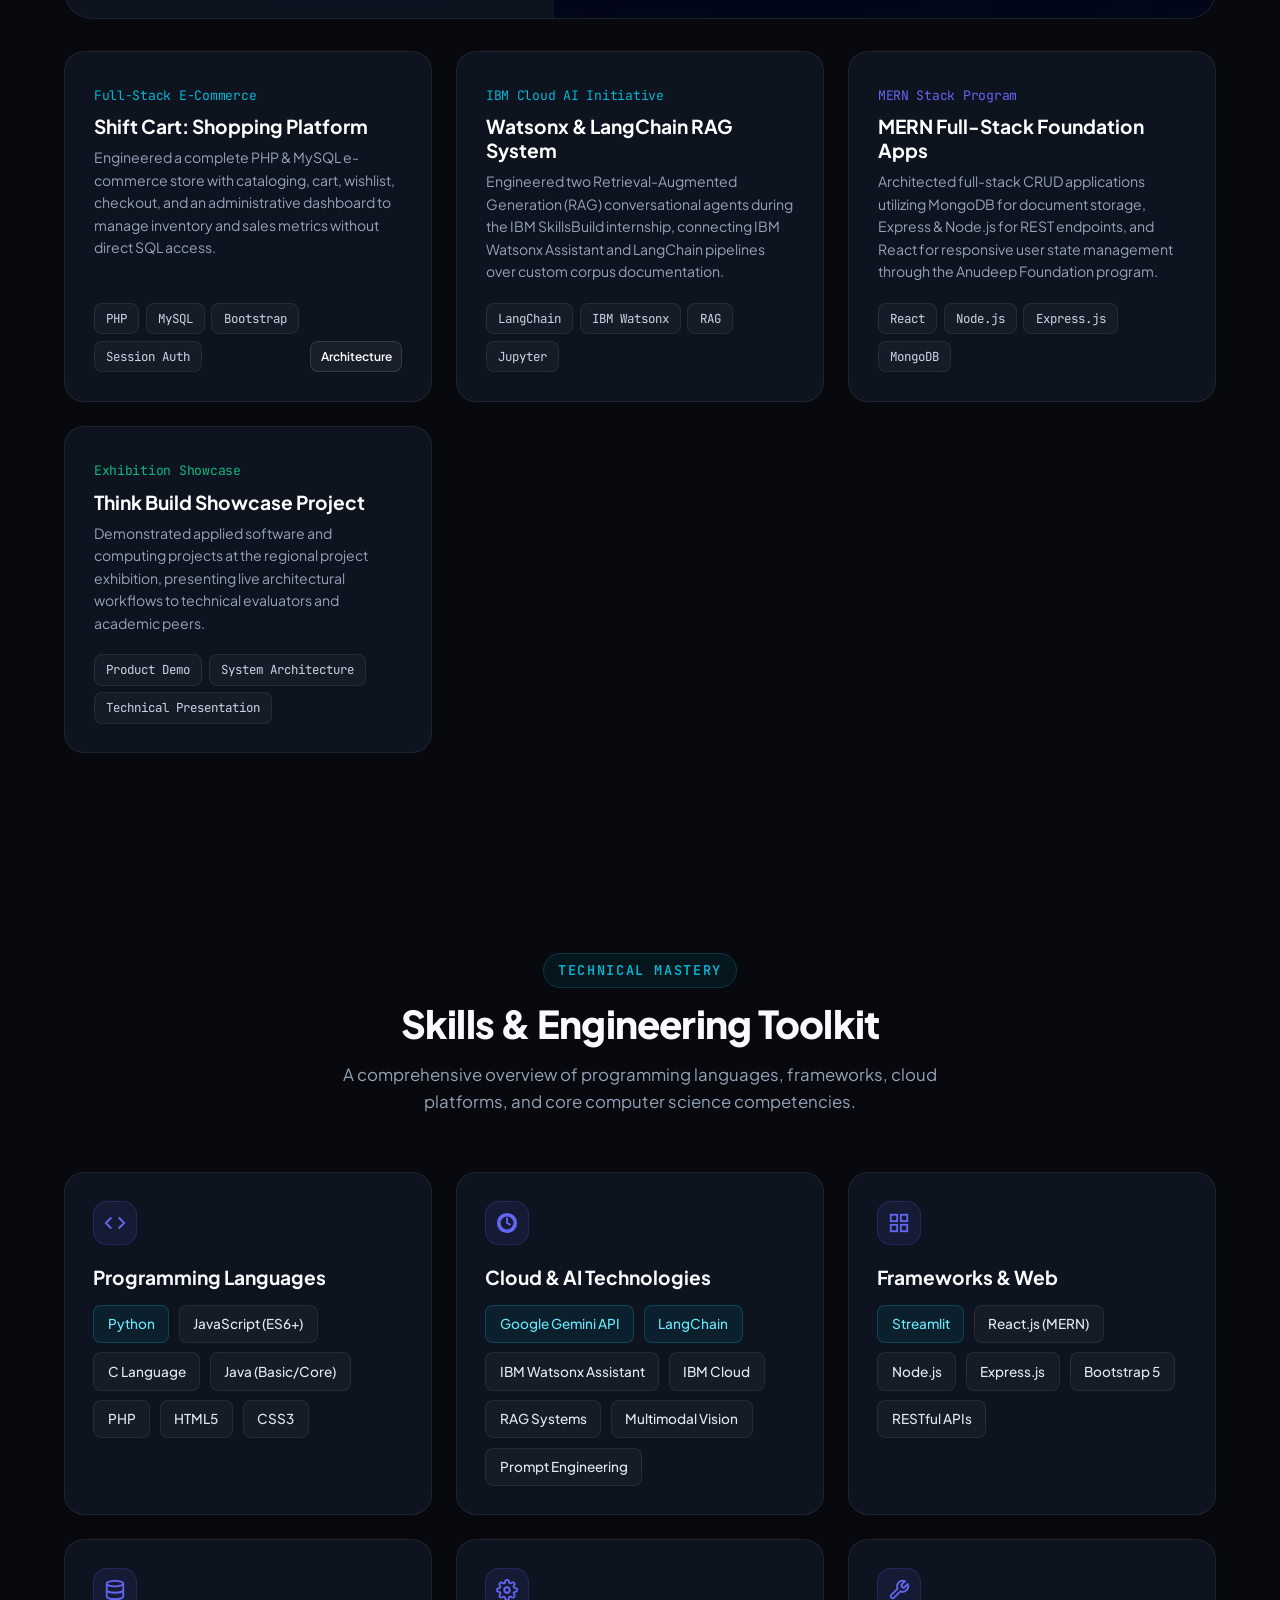
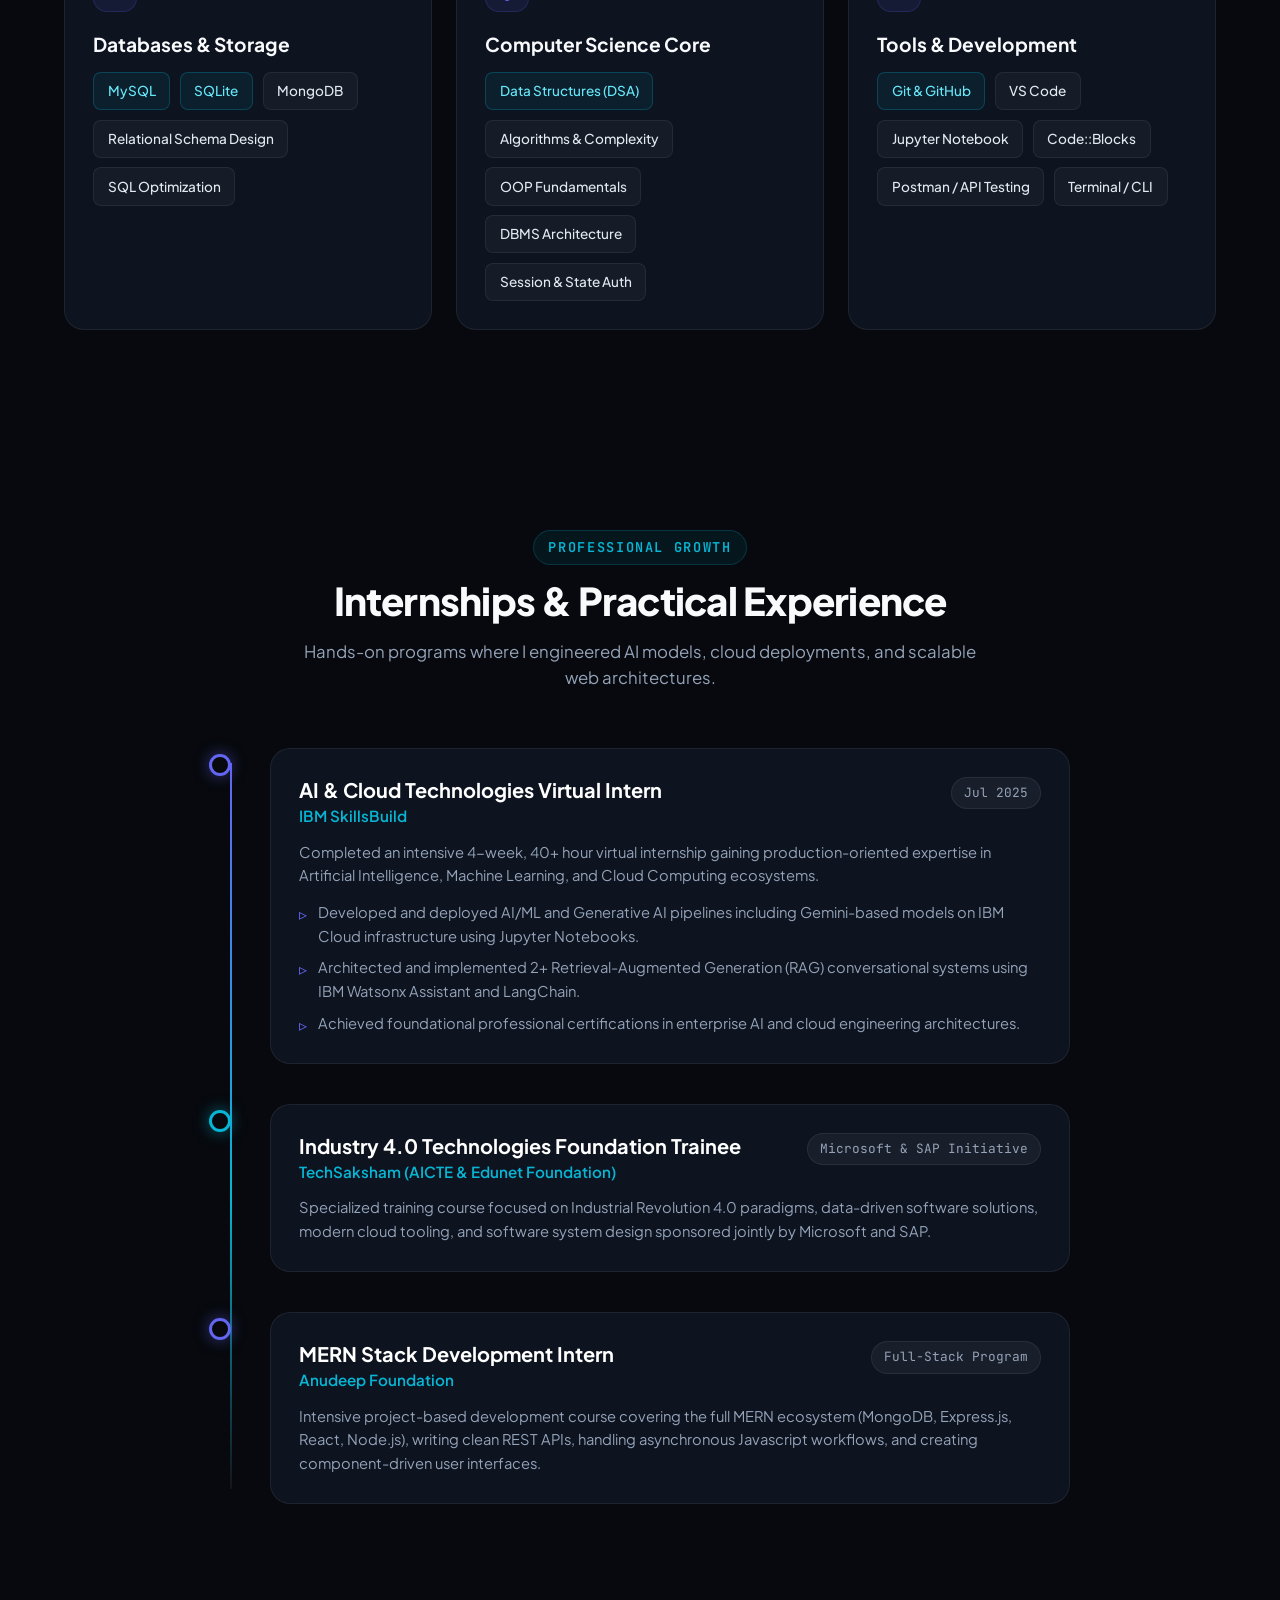
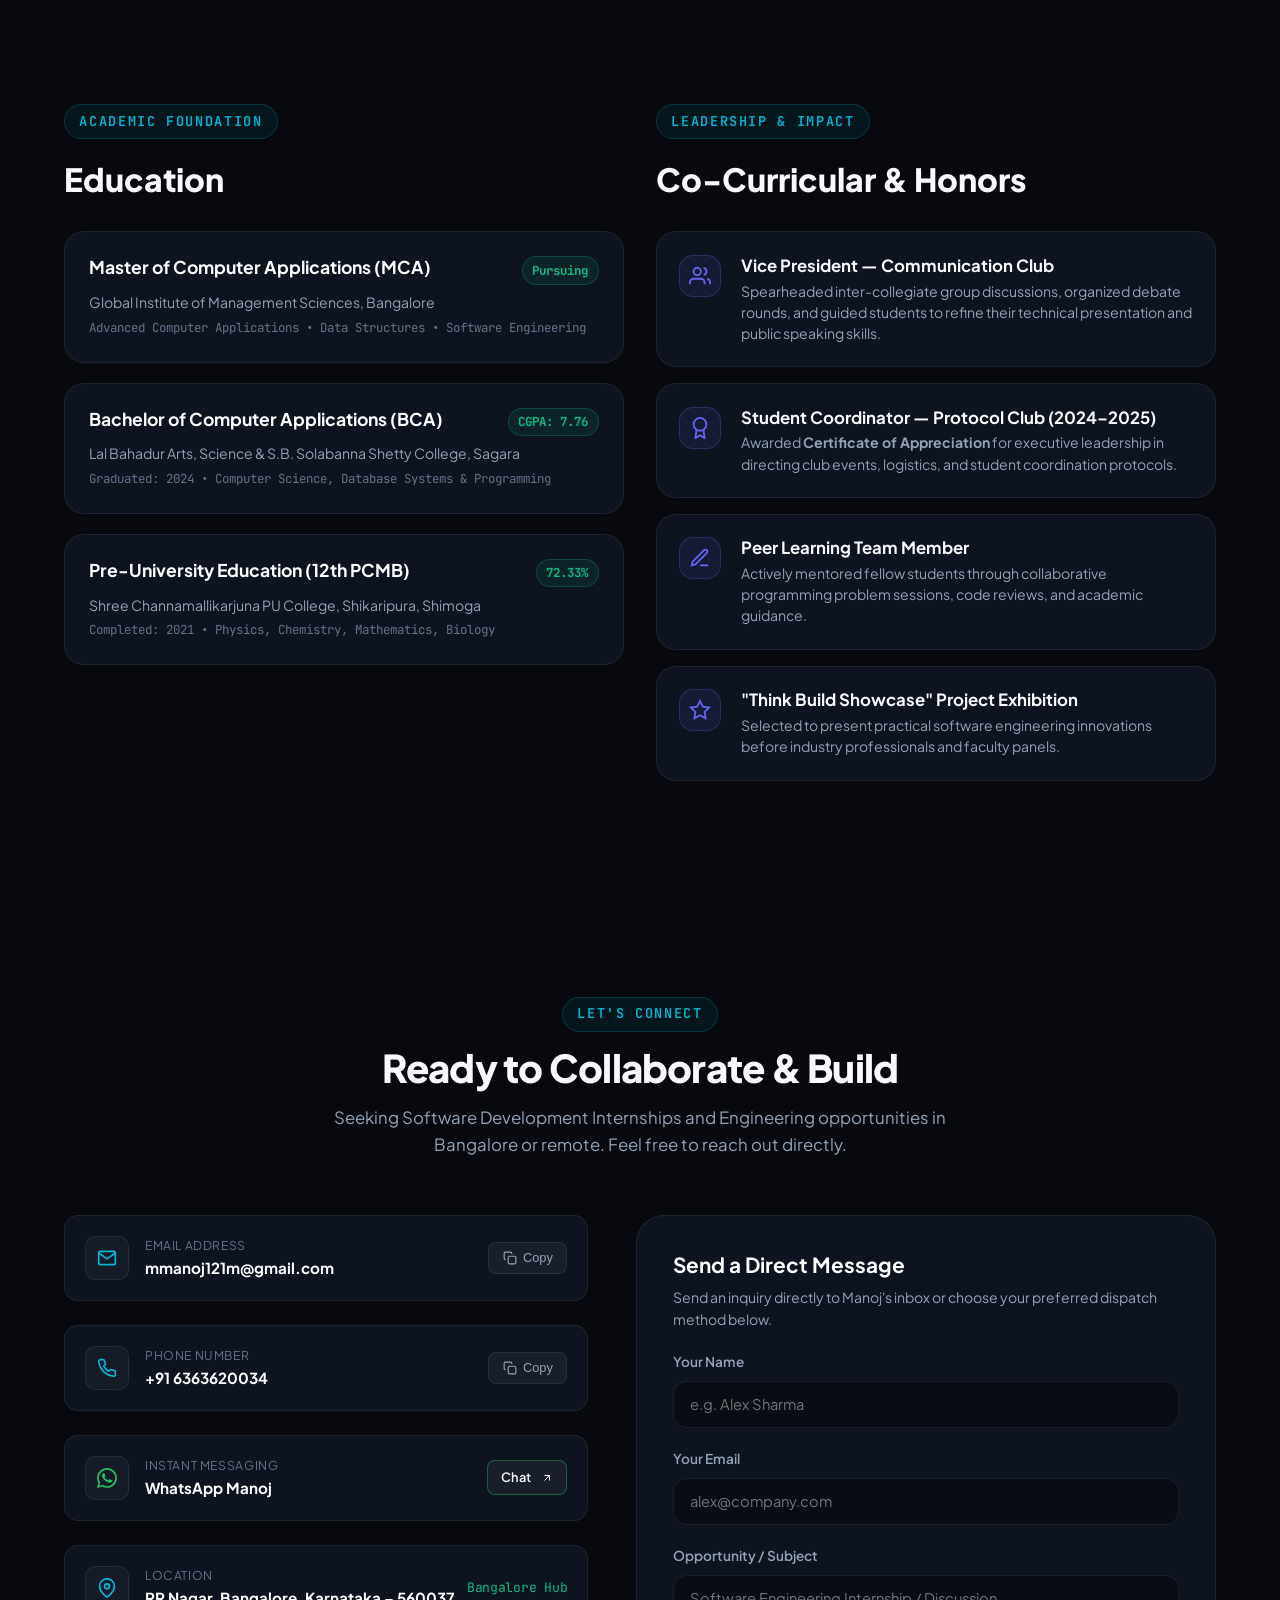
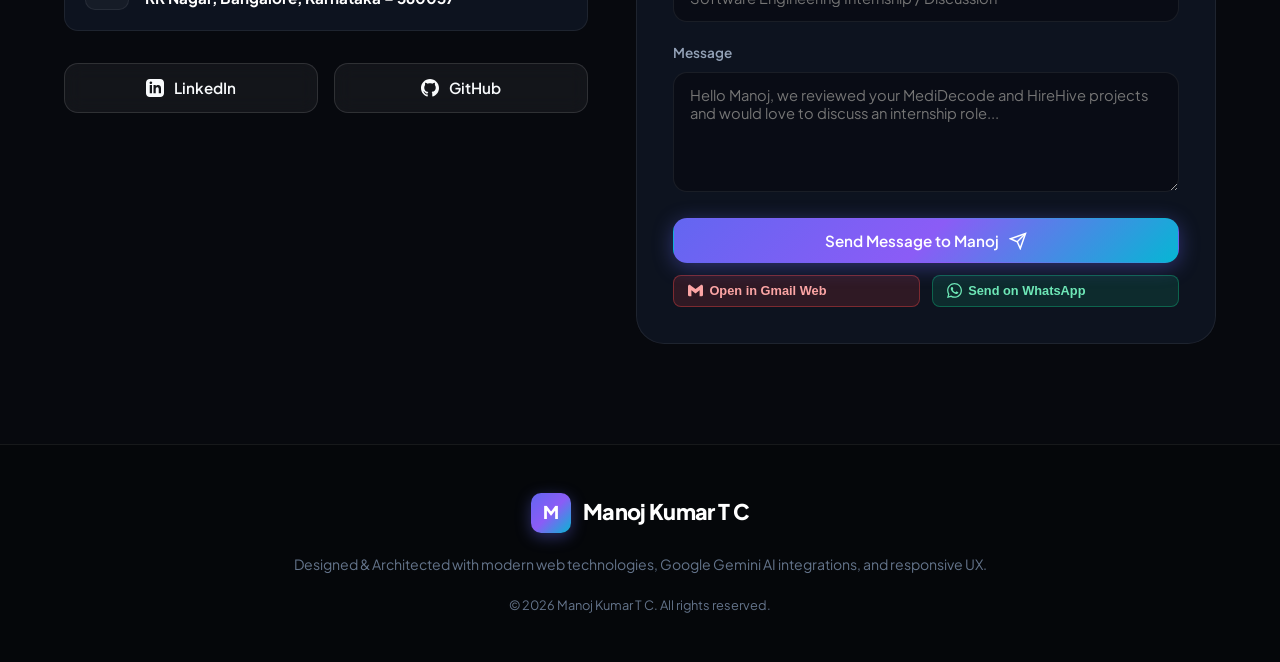
==== commit a4b51d0e: "feat: add single-page ATS-friendly resume with MediDecode and HireHive projects" ====
--- a/index.html
+++ b/index.html
@@ -1073,6 +1073,10 @@
           <span class="status-pill" style="font-size: 0.72rem; padding: 0.2rem 0.6rem;">Available for Hire</span>
         </div>
         <div style="display: flex; align-items: center; gap: 0.75rem;">
+          <a href="resume.html" target="_blank" rel="noopener noreferrer" class="btn btn-secondary btn-sm" title="Open dedicated ATS single-page resume" style="text-decoration: none;">
+            <svg width="15" height="15" fill="none" stroke="currentColor" stroke-width="2" viewBox="0 0 24 24"><path d="M14 2H6a2 2 0 0 0-2 2v16a2 2 0 0 0 2 2h12a2 2 0 0 0 2-2V8z"></path><polyline points="14 2 14 8 20 8"></polyline><line x1="16" y1="13" x2="8" y2="13"></line><line x1="16" y1="17" x2="8" y2="17"></line><polyline points="10 9 9 9 8 9"></polyline></svg>
+            <span>ATS Resume (1-Page)</span>
+          </a>
           <button class="btn btn-primary btn-sm" id="print-resume-btn">
             <svg width="15" height="15" fill="none" stroke="currentColor" stroke-width="2" viewBox="0 0 24 24"><polyline points="6 9 6 2 18 2 18 9"></polyline><path d="M6 18H4a2 2 0 0 1-2-2v-5a2 2 0 0 1 2-2h16a2 2 0 0 1 2 2v5a2 2 0 0 1-2 2h-2"></path><rect x="6" y="14" width="12" height="8"></rect></svg>
             <span>Print / Save PDF</span>
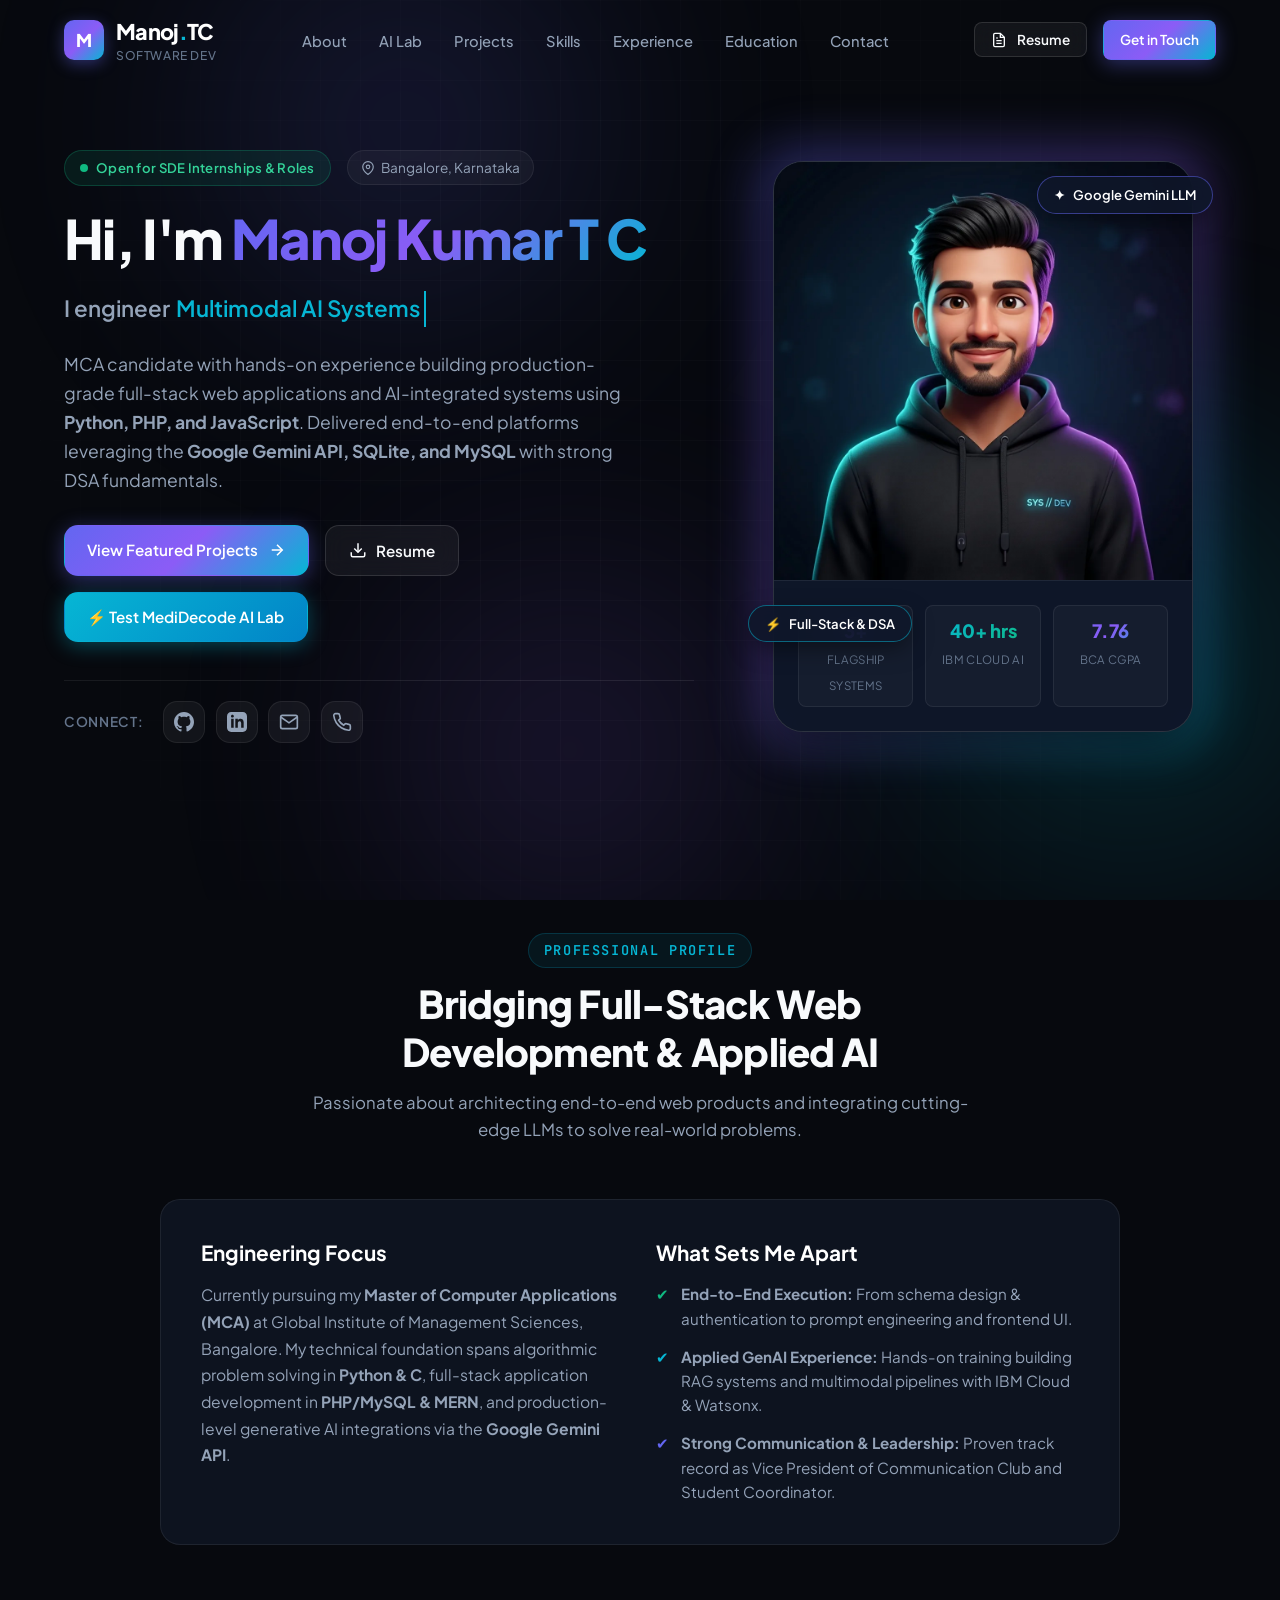
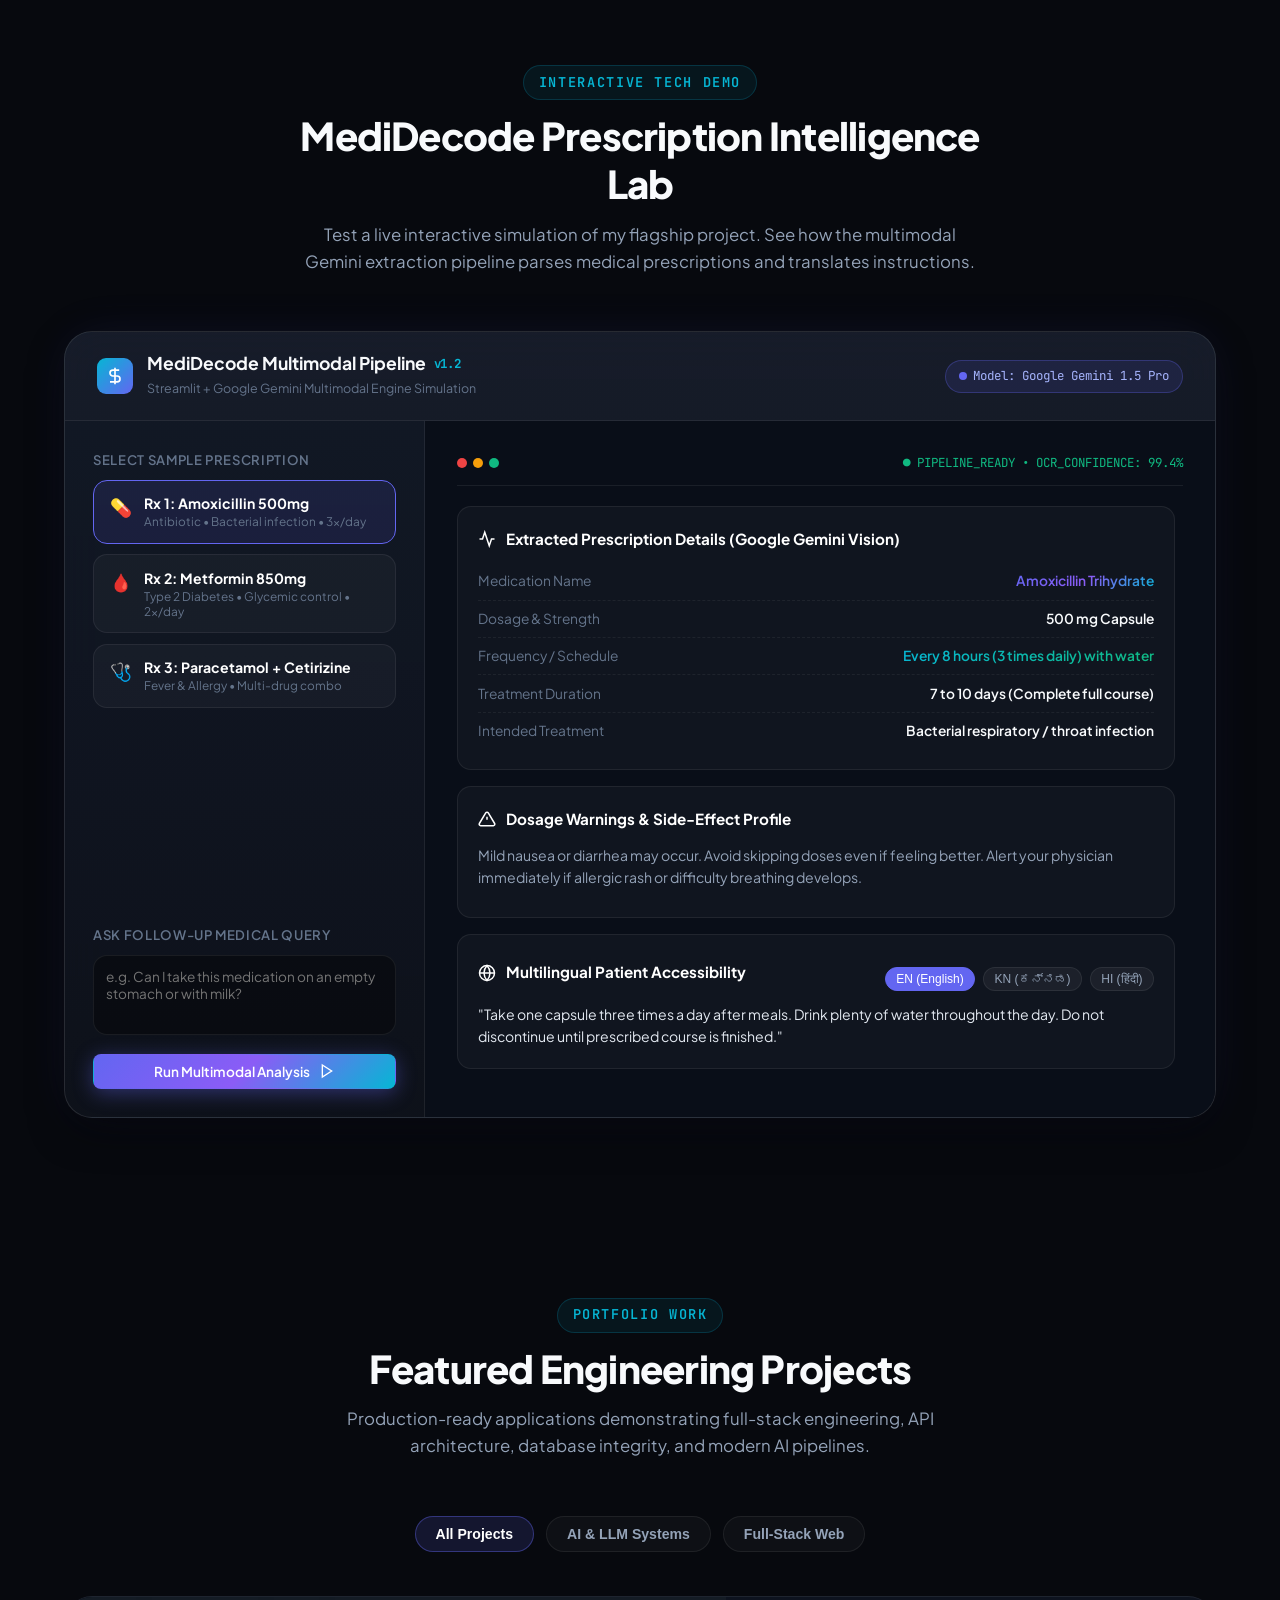
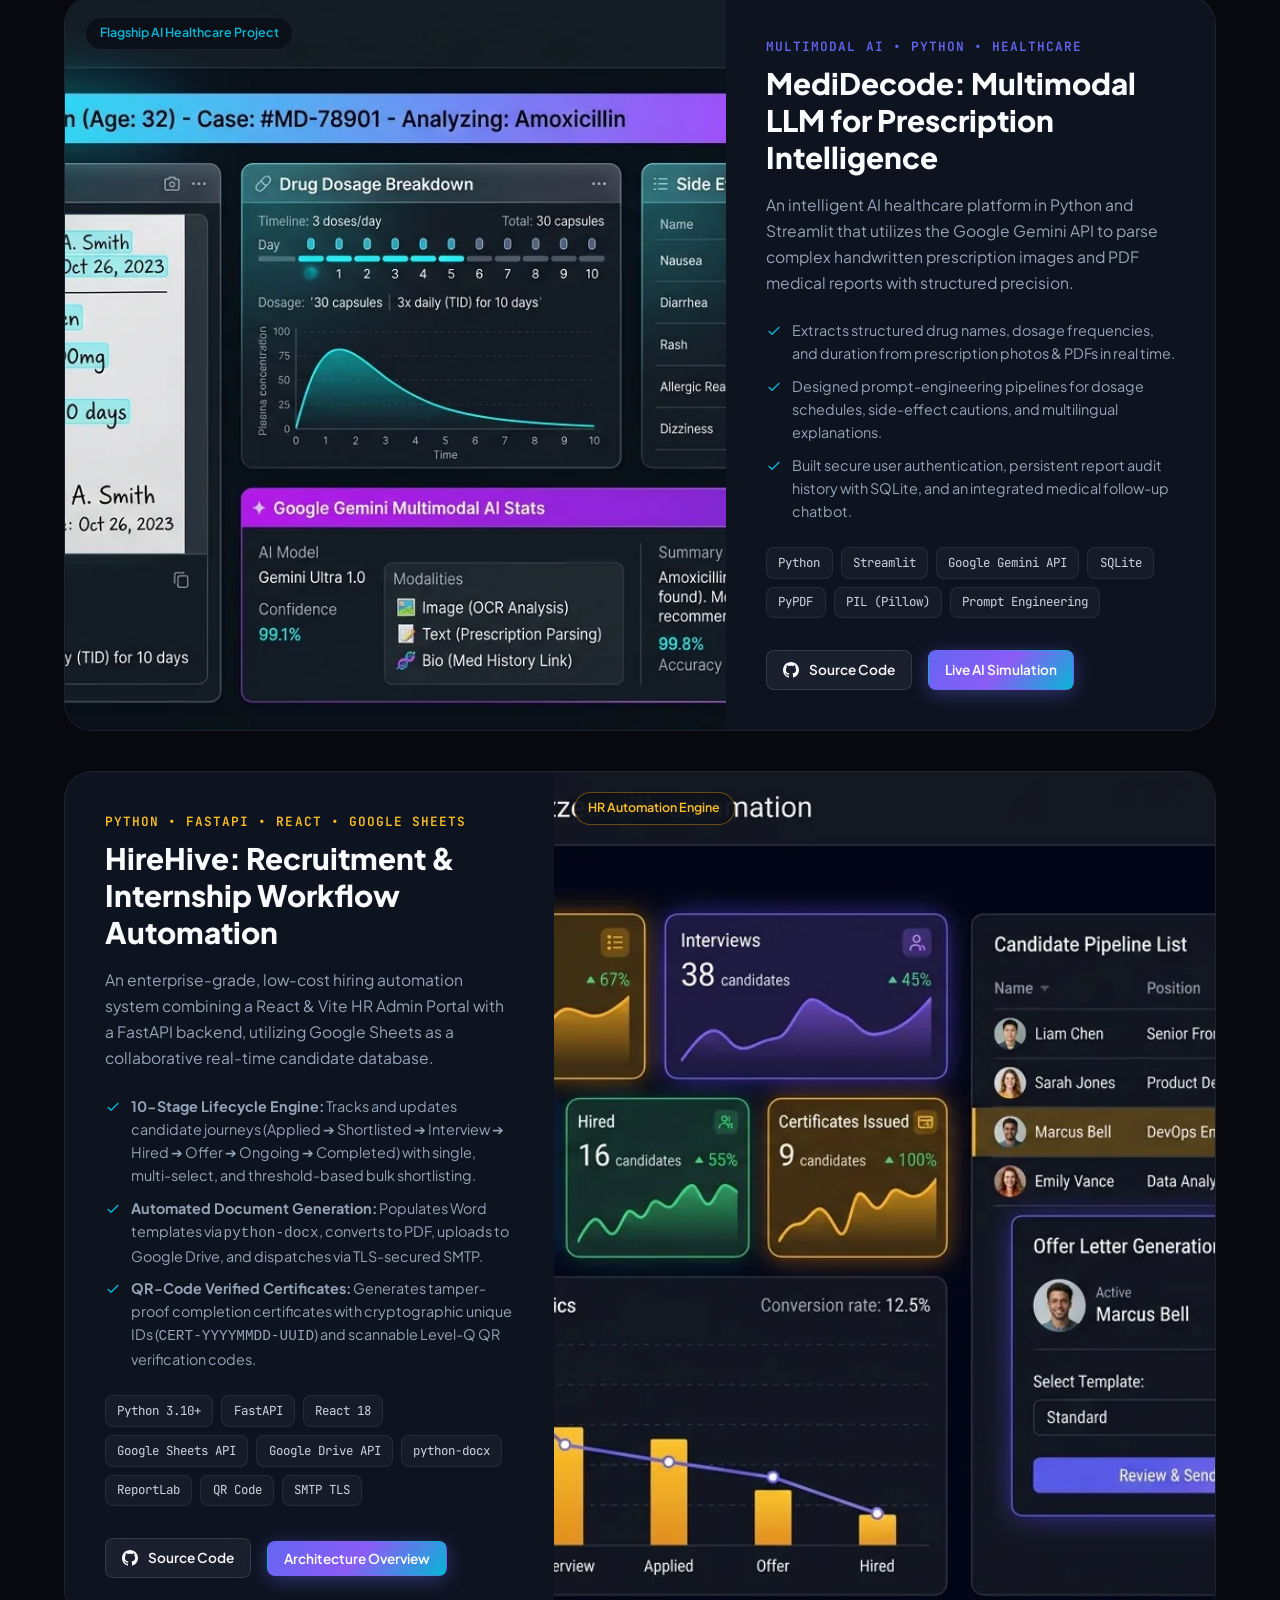
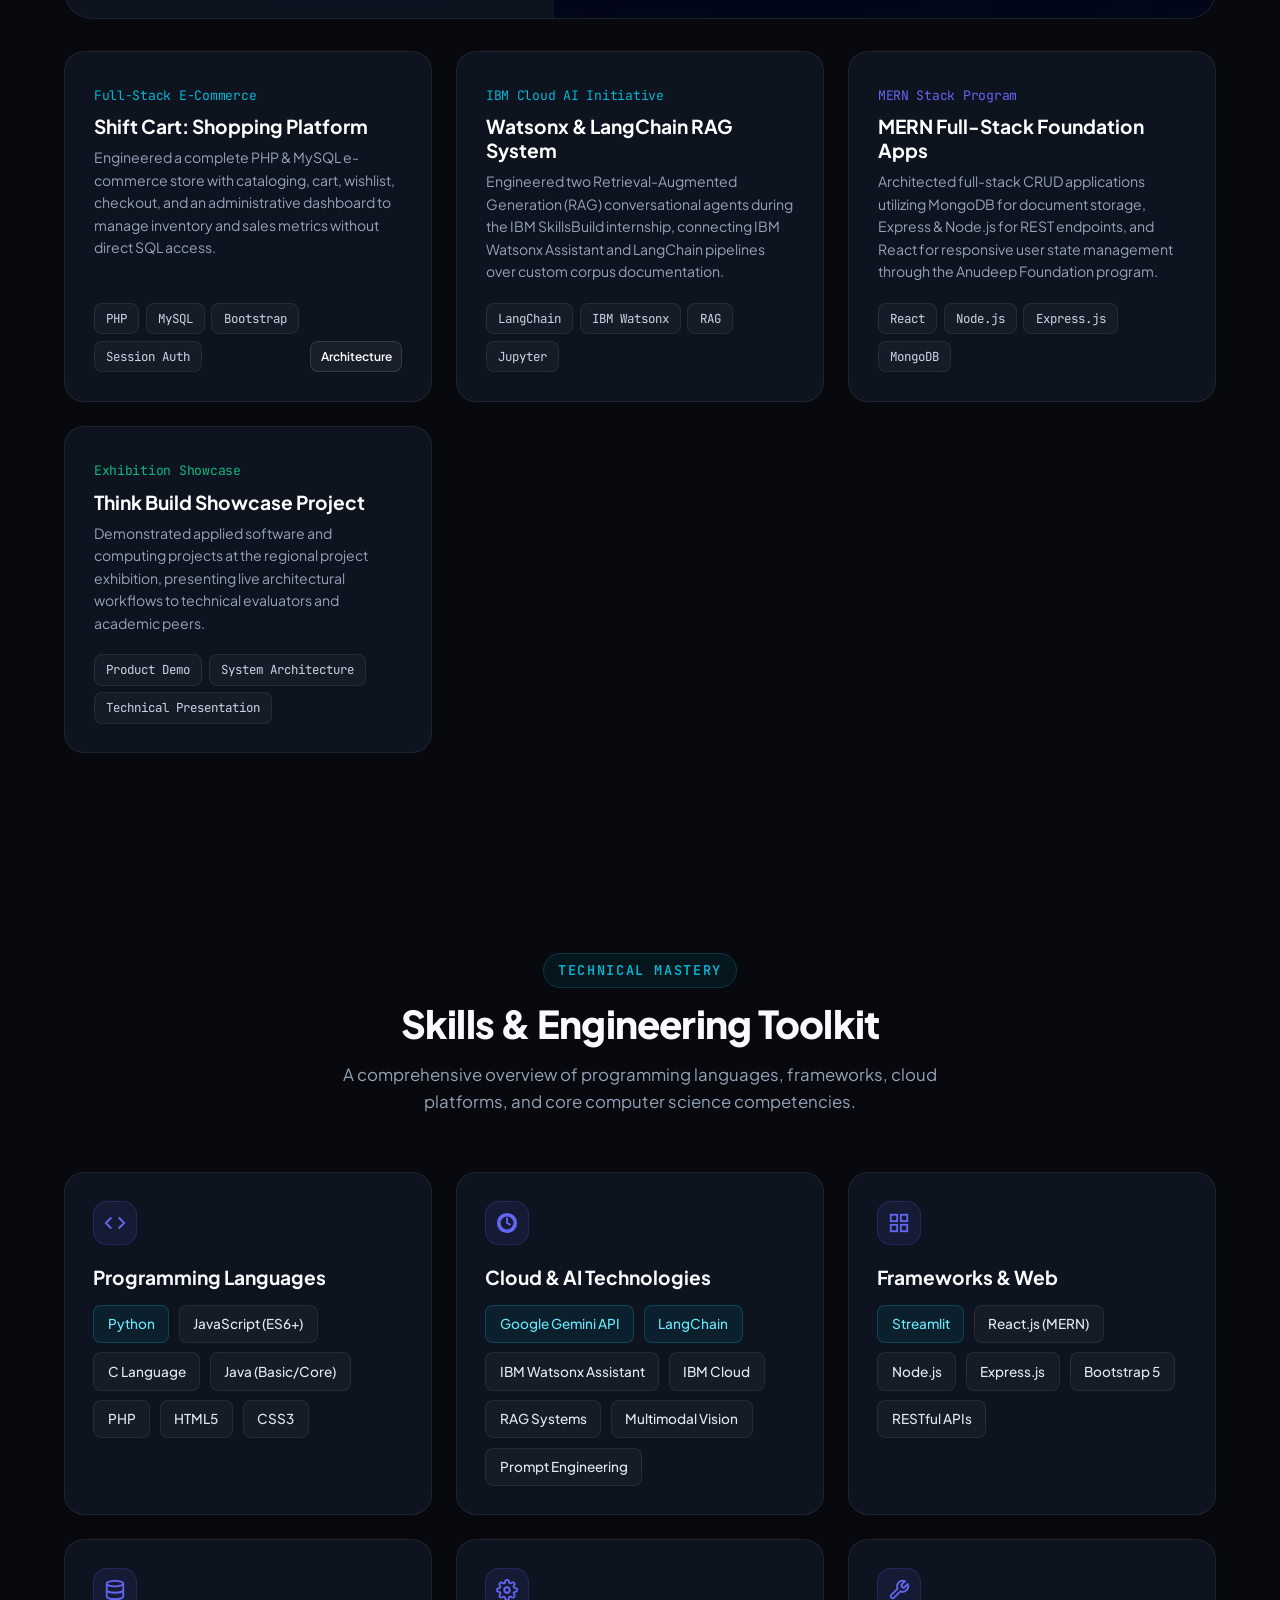
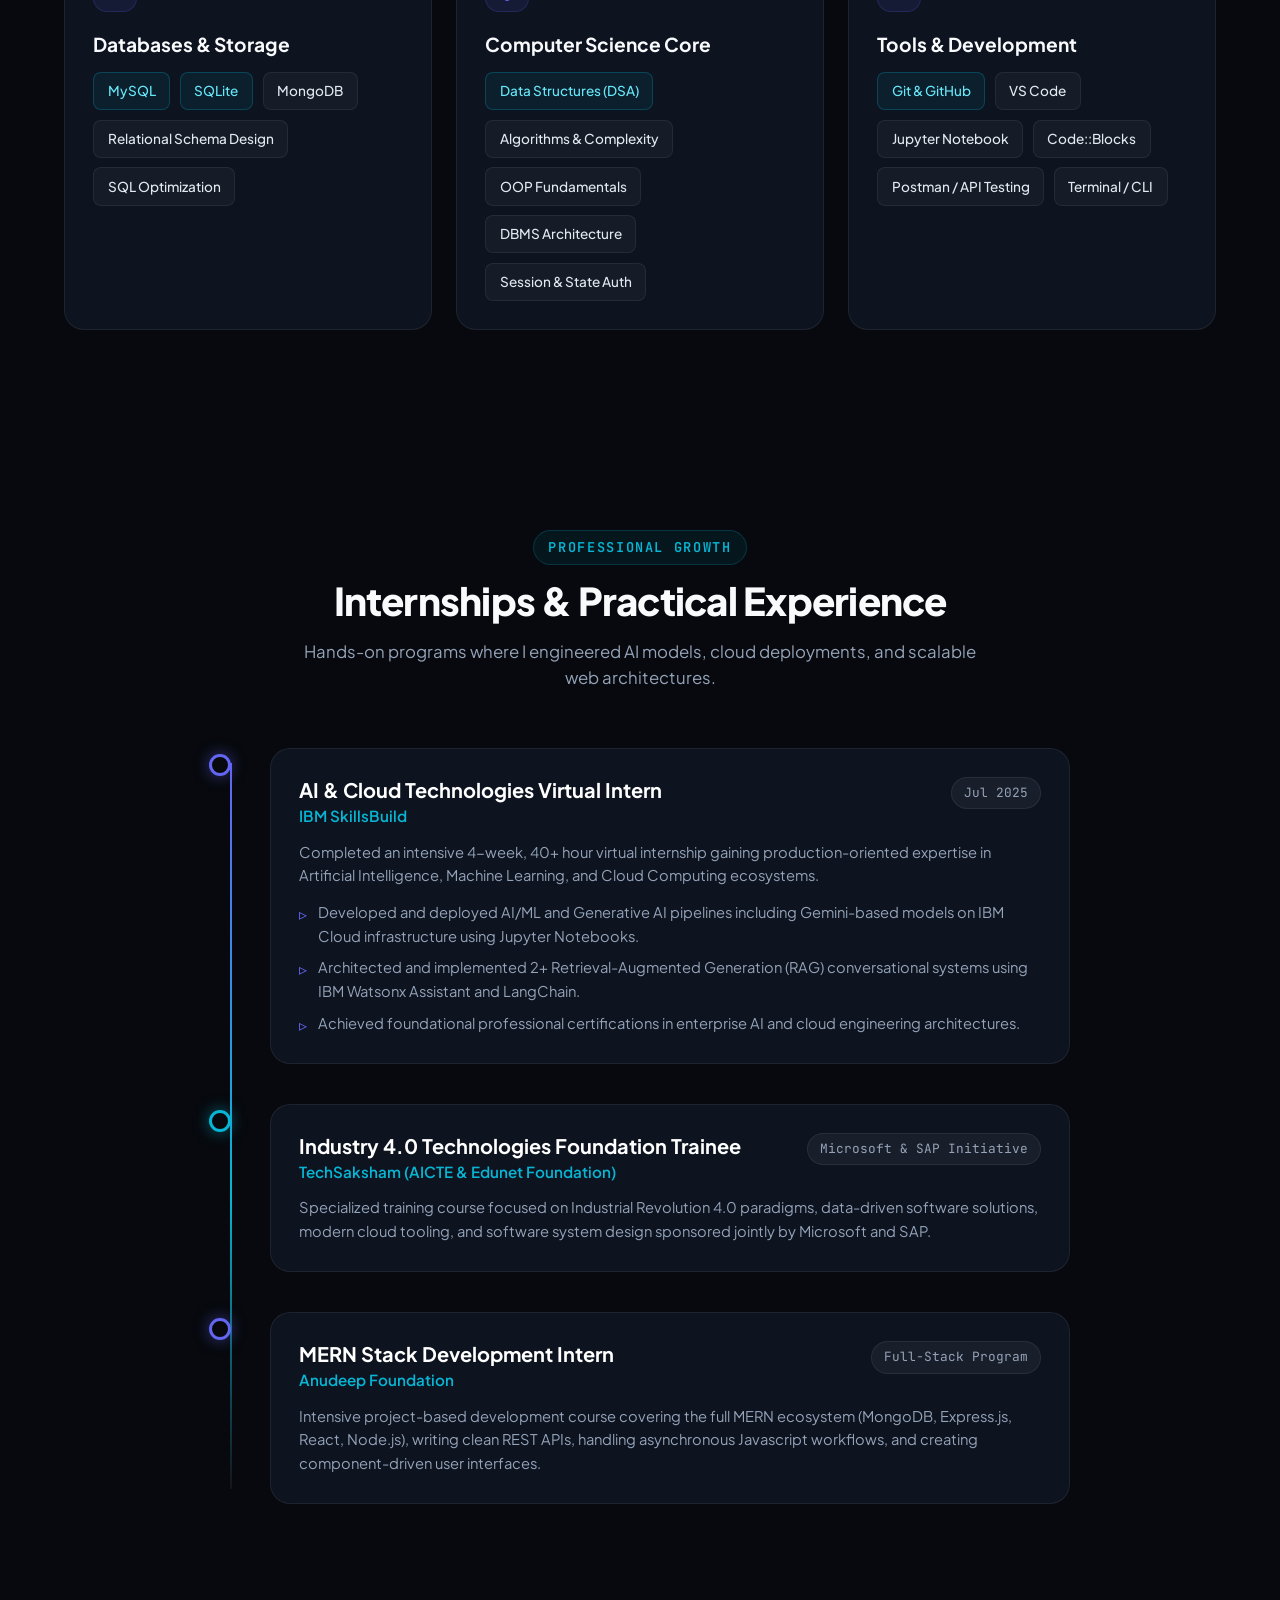
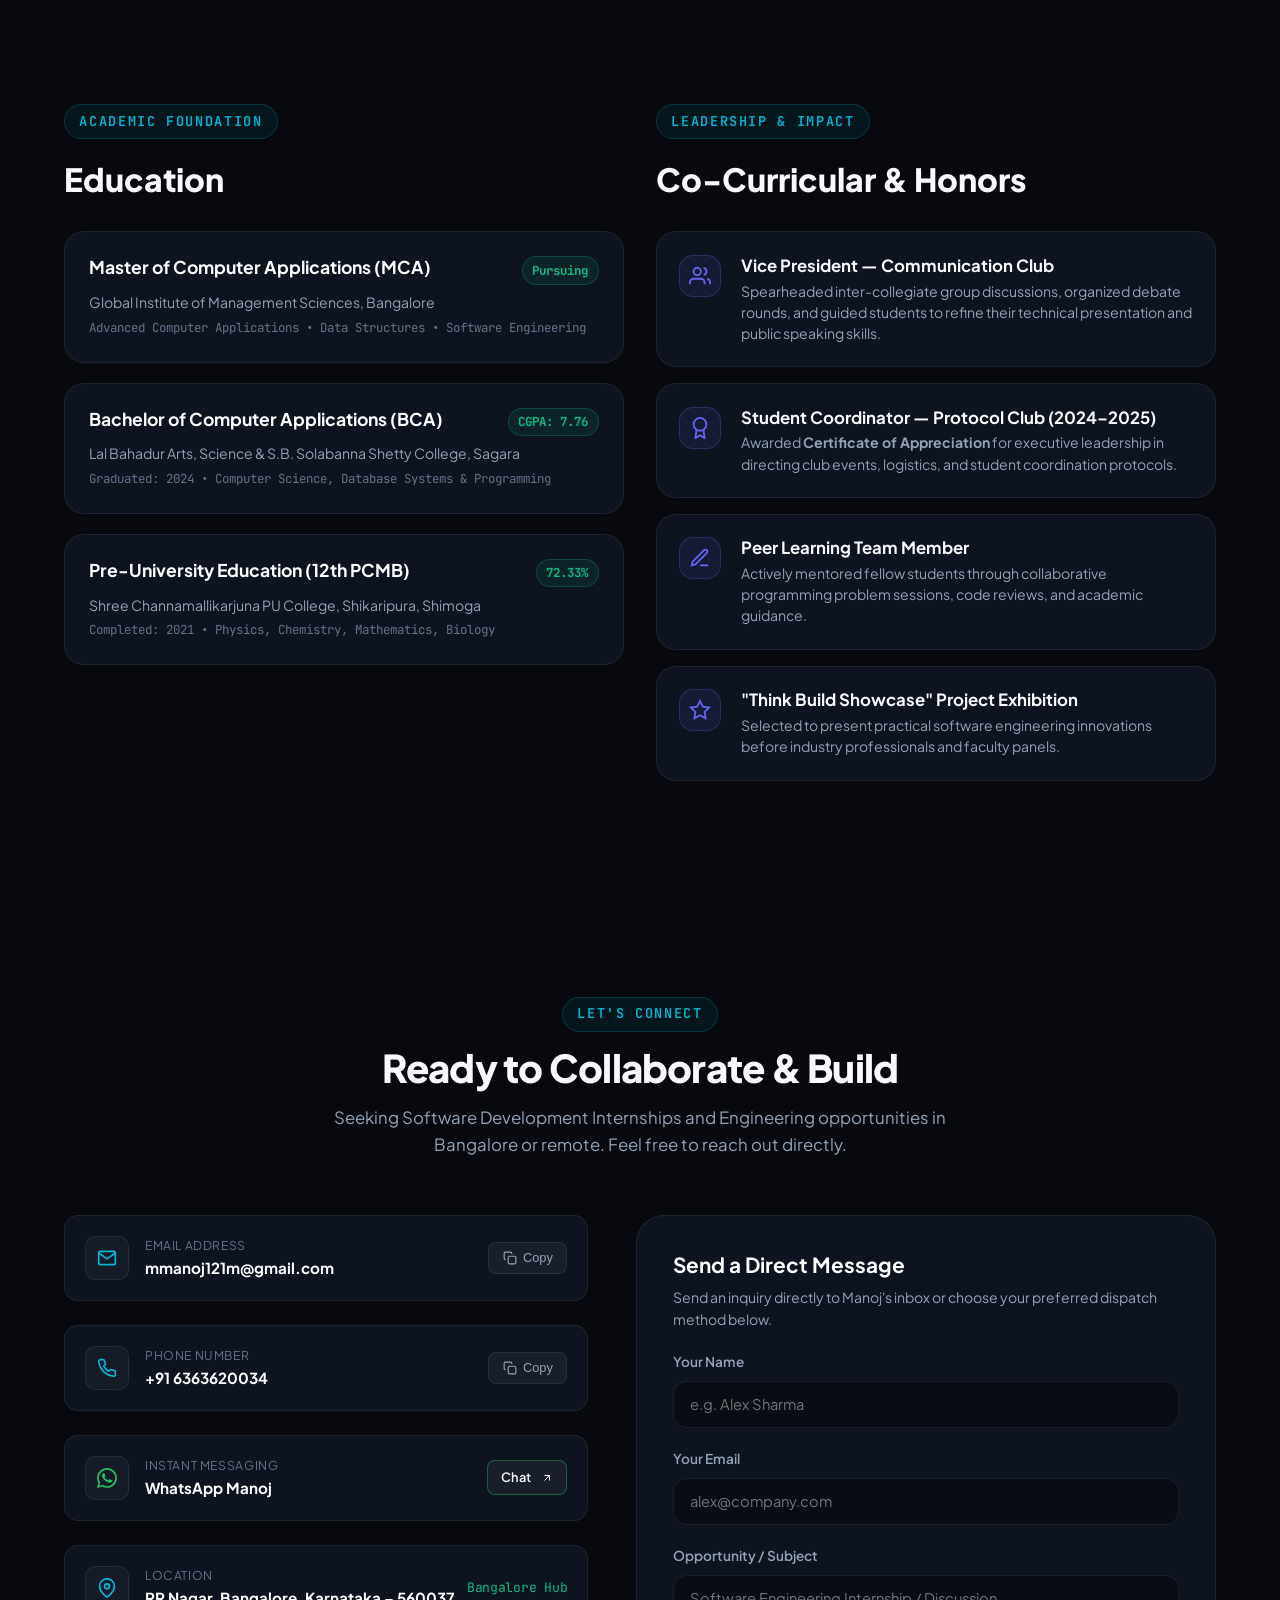
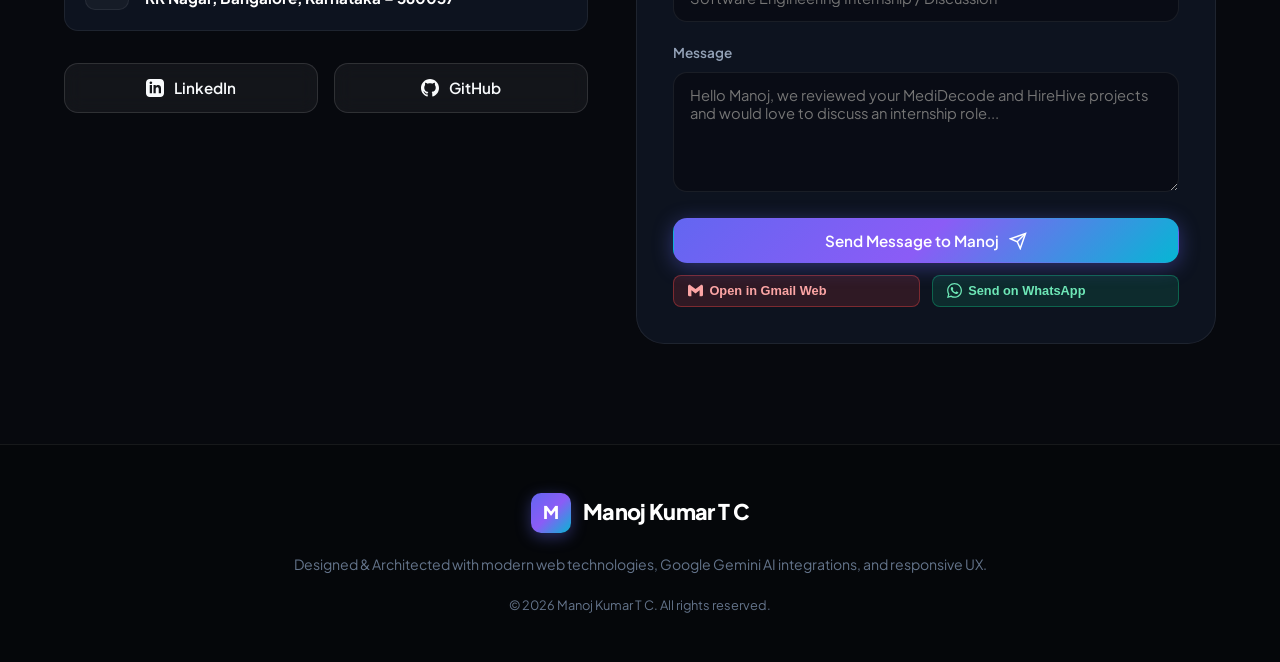
==== commit 3bbd4535: "feat: unify all resume references to single ATS Resume and rename buttons to Resume" ====
--- a/index.html
+++ b/index.html
@@ -81,7 +81,7 @@
           <li class="mobile-only-btn" style="display:none;">
             <button class="btn btn-secondary btn-sm" id="mobile-resume-btn" style="width: 100%;">
               <svg width="16" height="16" fill="none" stroke="currentColor" stroke-width="2" viewBox="0 0 24 24"><path d="M14 2H6a2 2 0 0 0-2 2v16a2 2 0 0 0 2 2h12a2 2 0 0 0 2-2V8z"></path><polyline points="14 2 14 8 20 8"></polyline><line x1="16" y1="13" x2="8" y2="13"></line><line x1="16" y1="17" x2="8" y2="17"></line><polyline points="10 9 9 9 8 9"></polyline></svg>
-              <span>View Interactive CV</span>
+              <span>Resume</span>
             </button>
           </li>
         </ul>
@@ -140,7 +140,7 @@
               </a>
               <button class="btn btn-secondary" id="hero-resume-trigger">
                 <svg width="18" height="18" fill="none" stroke="currentColor" stroke-width="2" viewBox="0 0 24 24"><path d="M21 15v4a2 2 0 0 1-2 2H5a2 2 0 0 1-2-2v-4"></path><polyline points="7 10 12 15 17 10"></polyline><line x1="12" y1="15" x2="12" y2="3"></line></svg>
-                <span>View Interactive CV</span>
+                <span>Resume</span>
               </button>
               <a href="#simulator" class="btn btn-cyan">
                 <span>⚡ Test MediDecode AI Lab</span>
@@ -1069,13 +1069,13 @@
     <div class="modal-container resume-modal-container">
       <div class="modal-header">
         <div style="display: flex; align-items: center; gap: 0.75rem;">
-          <h3 class="modal-title" id="resume-title">Manoj Kumar T C — Professional CV</h3>
+          <h3 class="modal-title" id="resume-title">Manoj Kumar T C — Resume</h3>
           <span class="status-pill" style="font-size: 0.72rem; padding: 0.2rem 0.6rem;">Available for Hire</span>
         </div>
         <div style="display: flex; align-items: center; gap: 0.75rem;">
-          <a href="resume.html" target="_blank" rel="noopener noreferrer" class="btn btn-secondary btn-sm" title="Open dedicated ATS single-page resume" style="text-decoration: none;">
+          <a href="resume.html" target="_blank" rel="noopener noreferrer" class="btn btn-secondary btn-sm" title="Open full ATS single-page resume" style="text-decoration: none;">
             <svg width="15" height="15" fill="none" stroke="currentColor" stroke-width="2" viewBox="0 0 24 24"><path d="M14 2H6a2 2 0 0 0-2 2v16a2 2 0 0 0 2 2h12a2 2 0 0 0 2-2V8z"></path><polyline points="14 2 14 8 20 8"></polyline><line x1="16" y1="13" x2="8" y2="13"></line><line x1="16" y1="17" x2="8" y2="17"></line><polyline points="10 9 9 9 8 9"></polyline></svg>
-            <span>ATS Resume (1-Page)</span>
+            <span>Resume</span>
           </a>
           <button class="btn btn-primary btn-sm" id="print-resume-btn">
             <svg width="15" height="15" fill="none" stroke="currentColor" stroke-width="2" viewBox="0 0 24 24"><polyline points="6 9 6 2 18 2 18 9"></polyline><path d="M6 18H4a2 2 0 0 1-2-2v-5a2 2 0 0 1 2-2h16a2 2 0 0 1 2 2v5a2 2 0 0 1-2 2h-2"></path><rect x="6" y="14" width="12" height="8"></rect></svg>
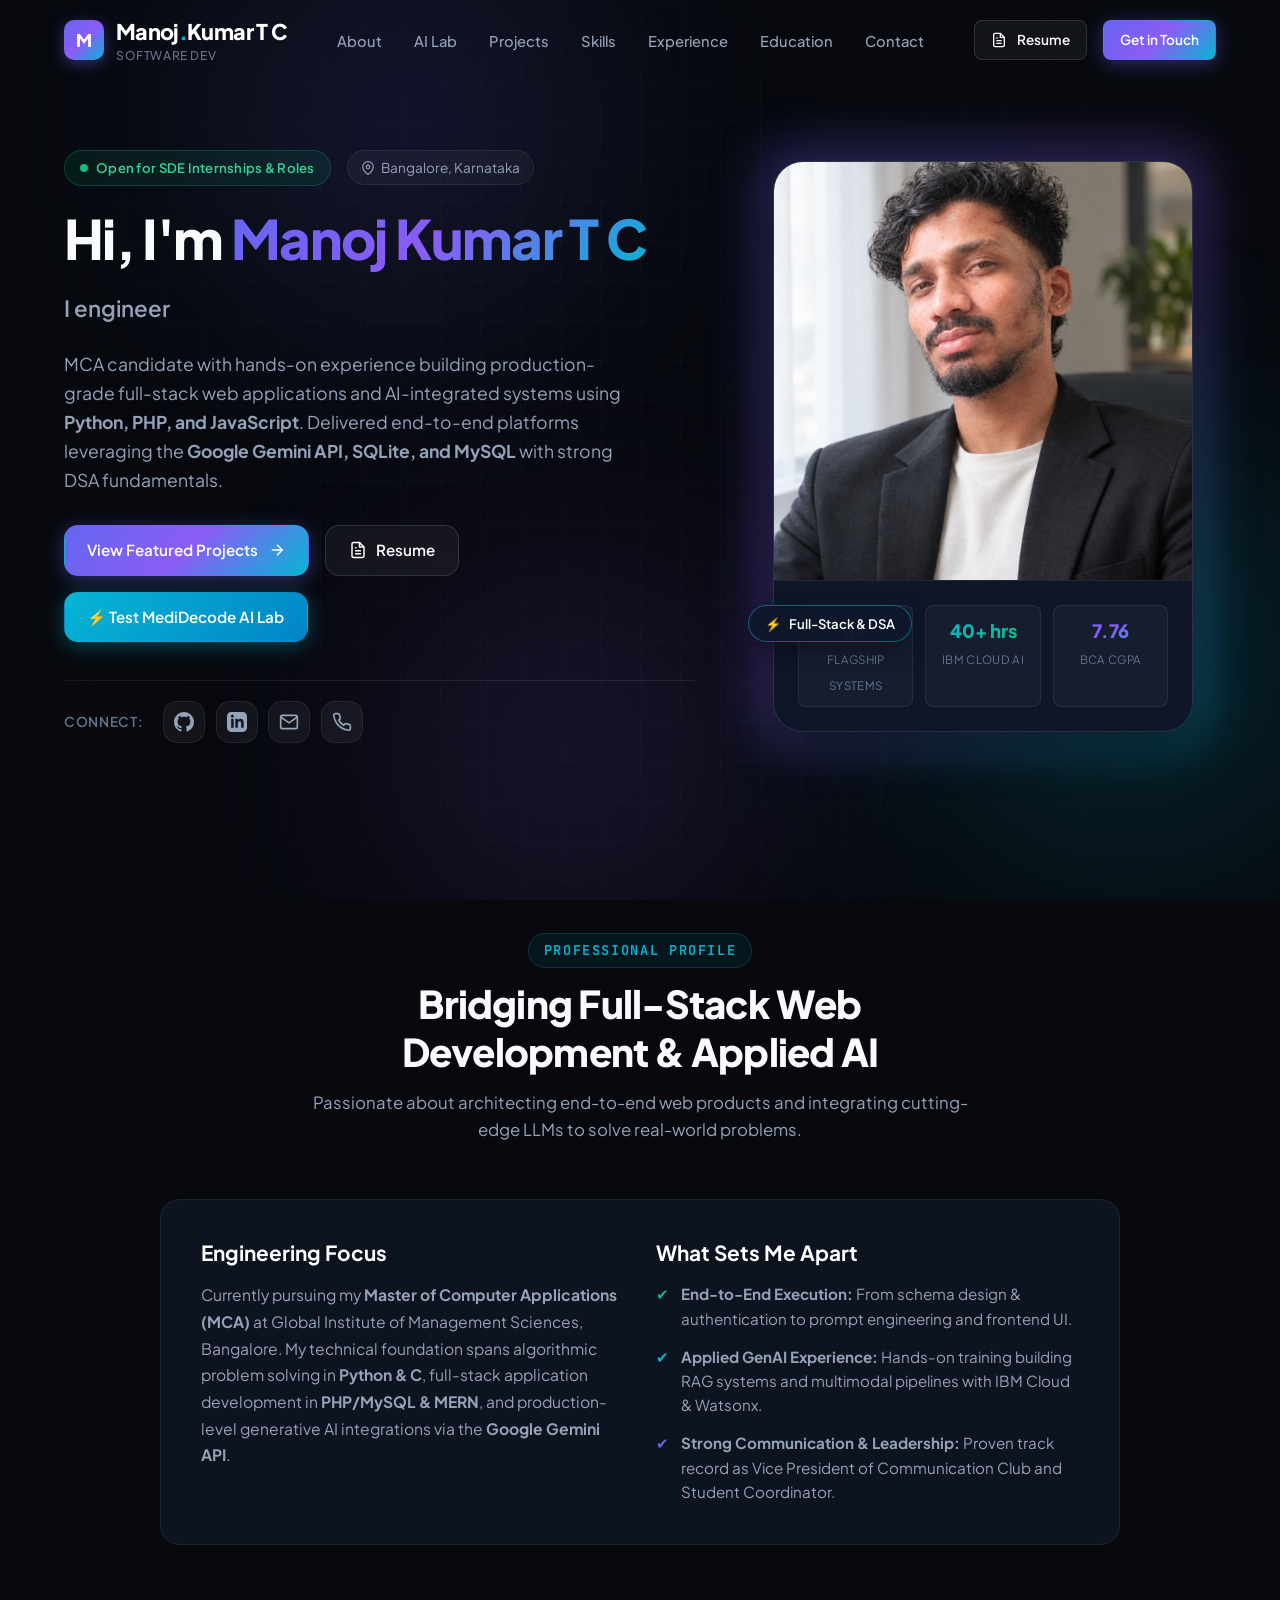
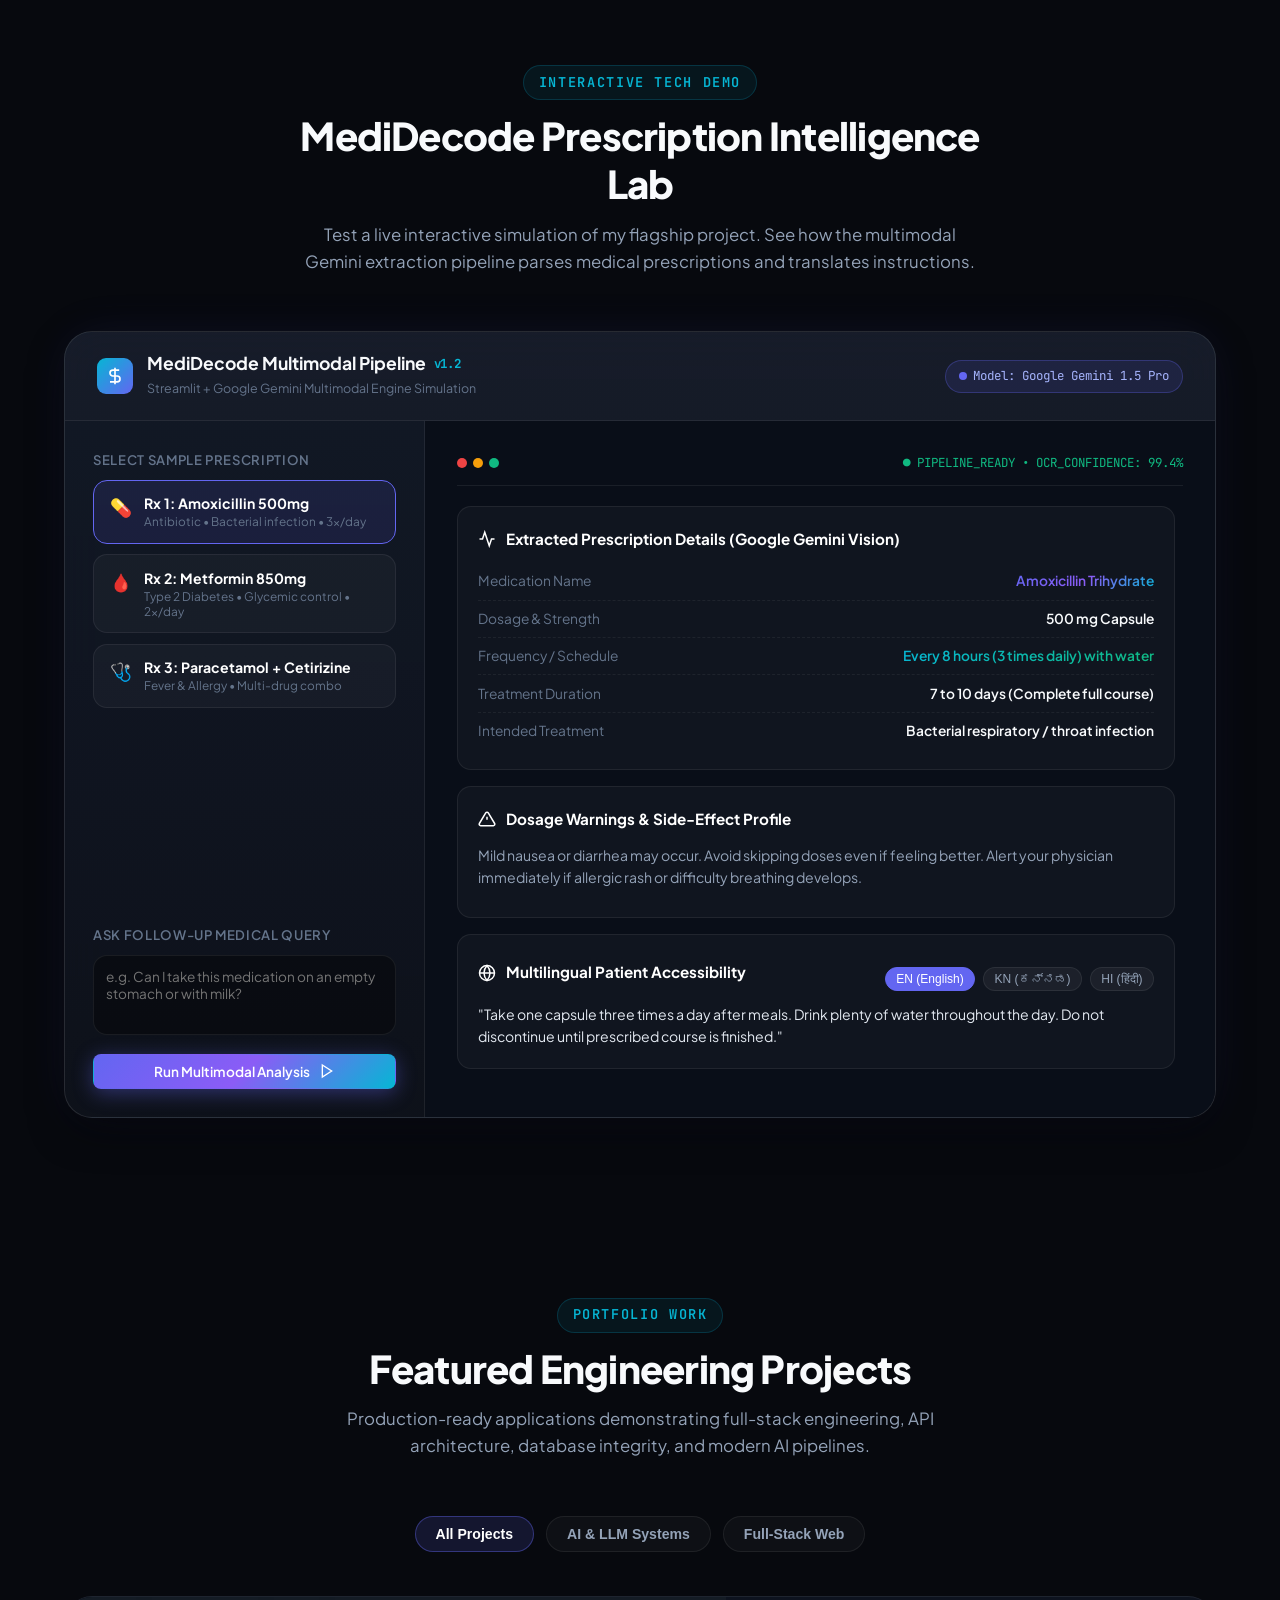
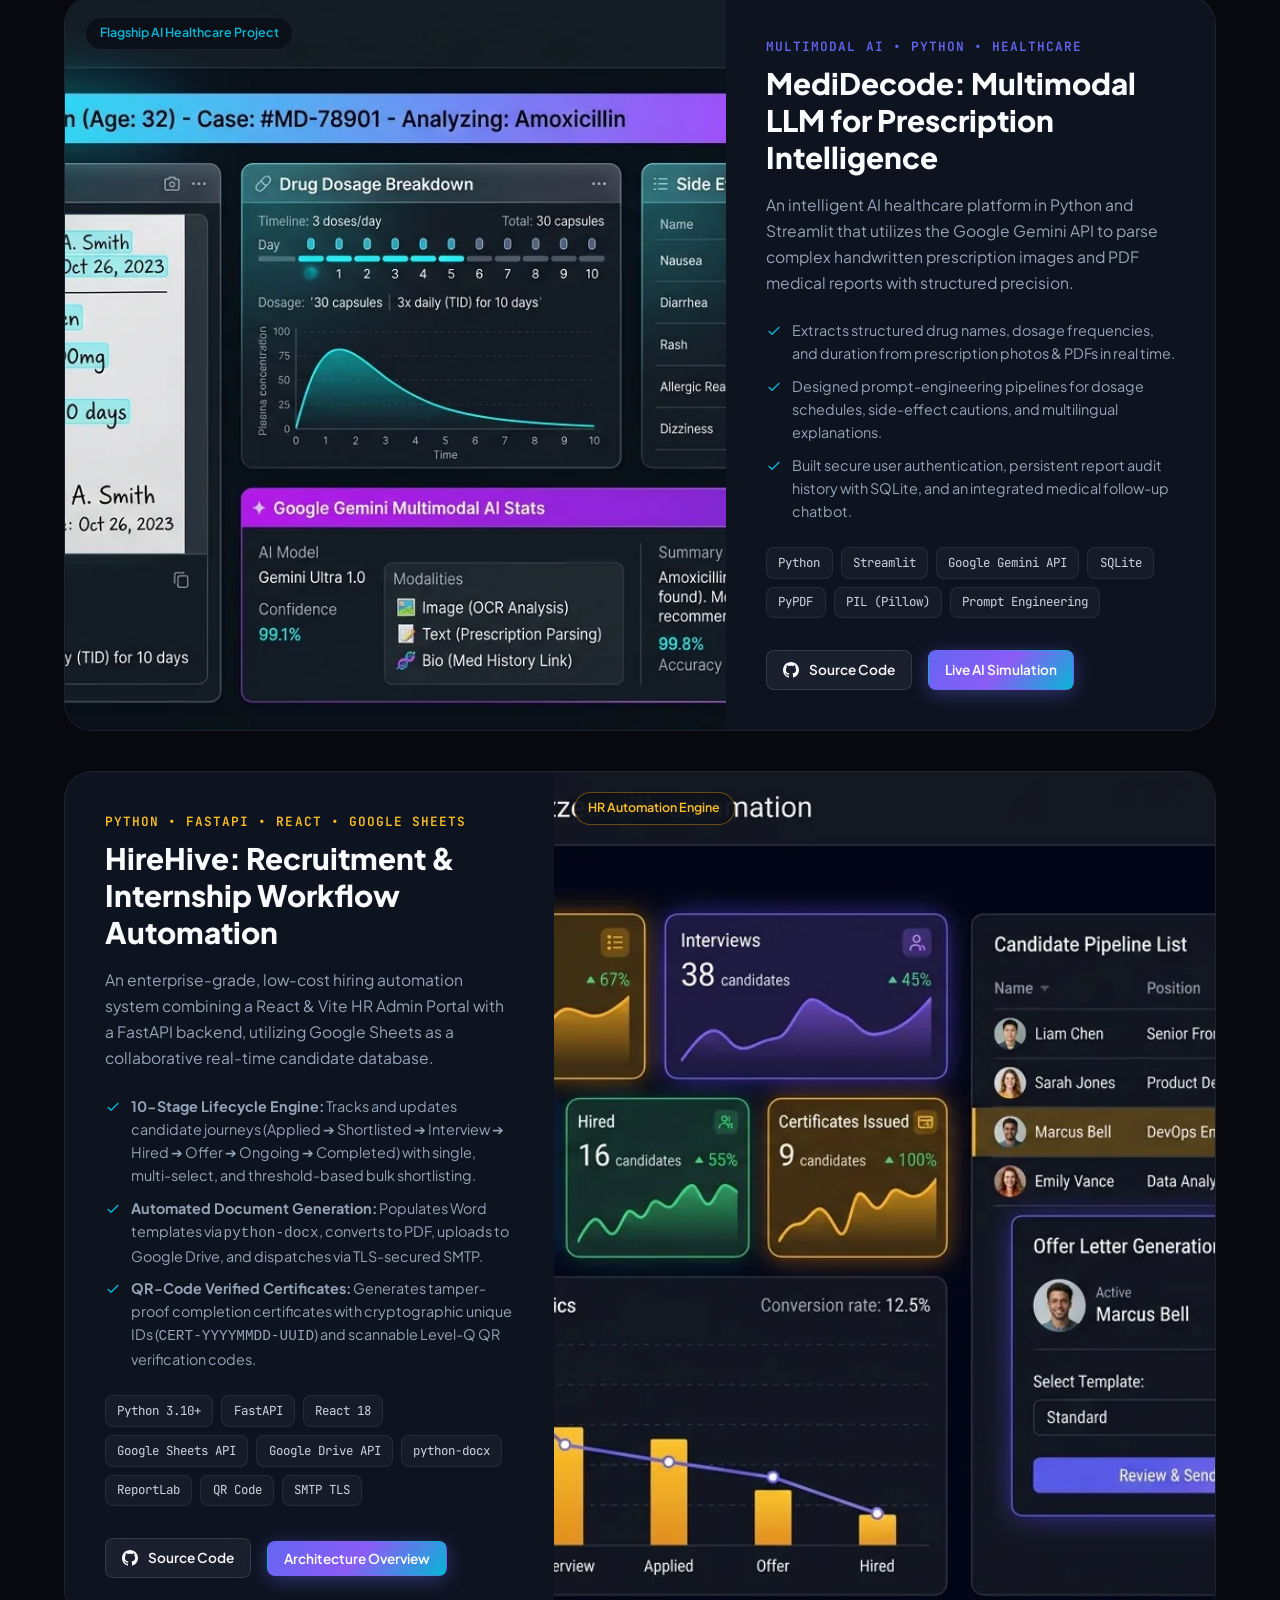
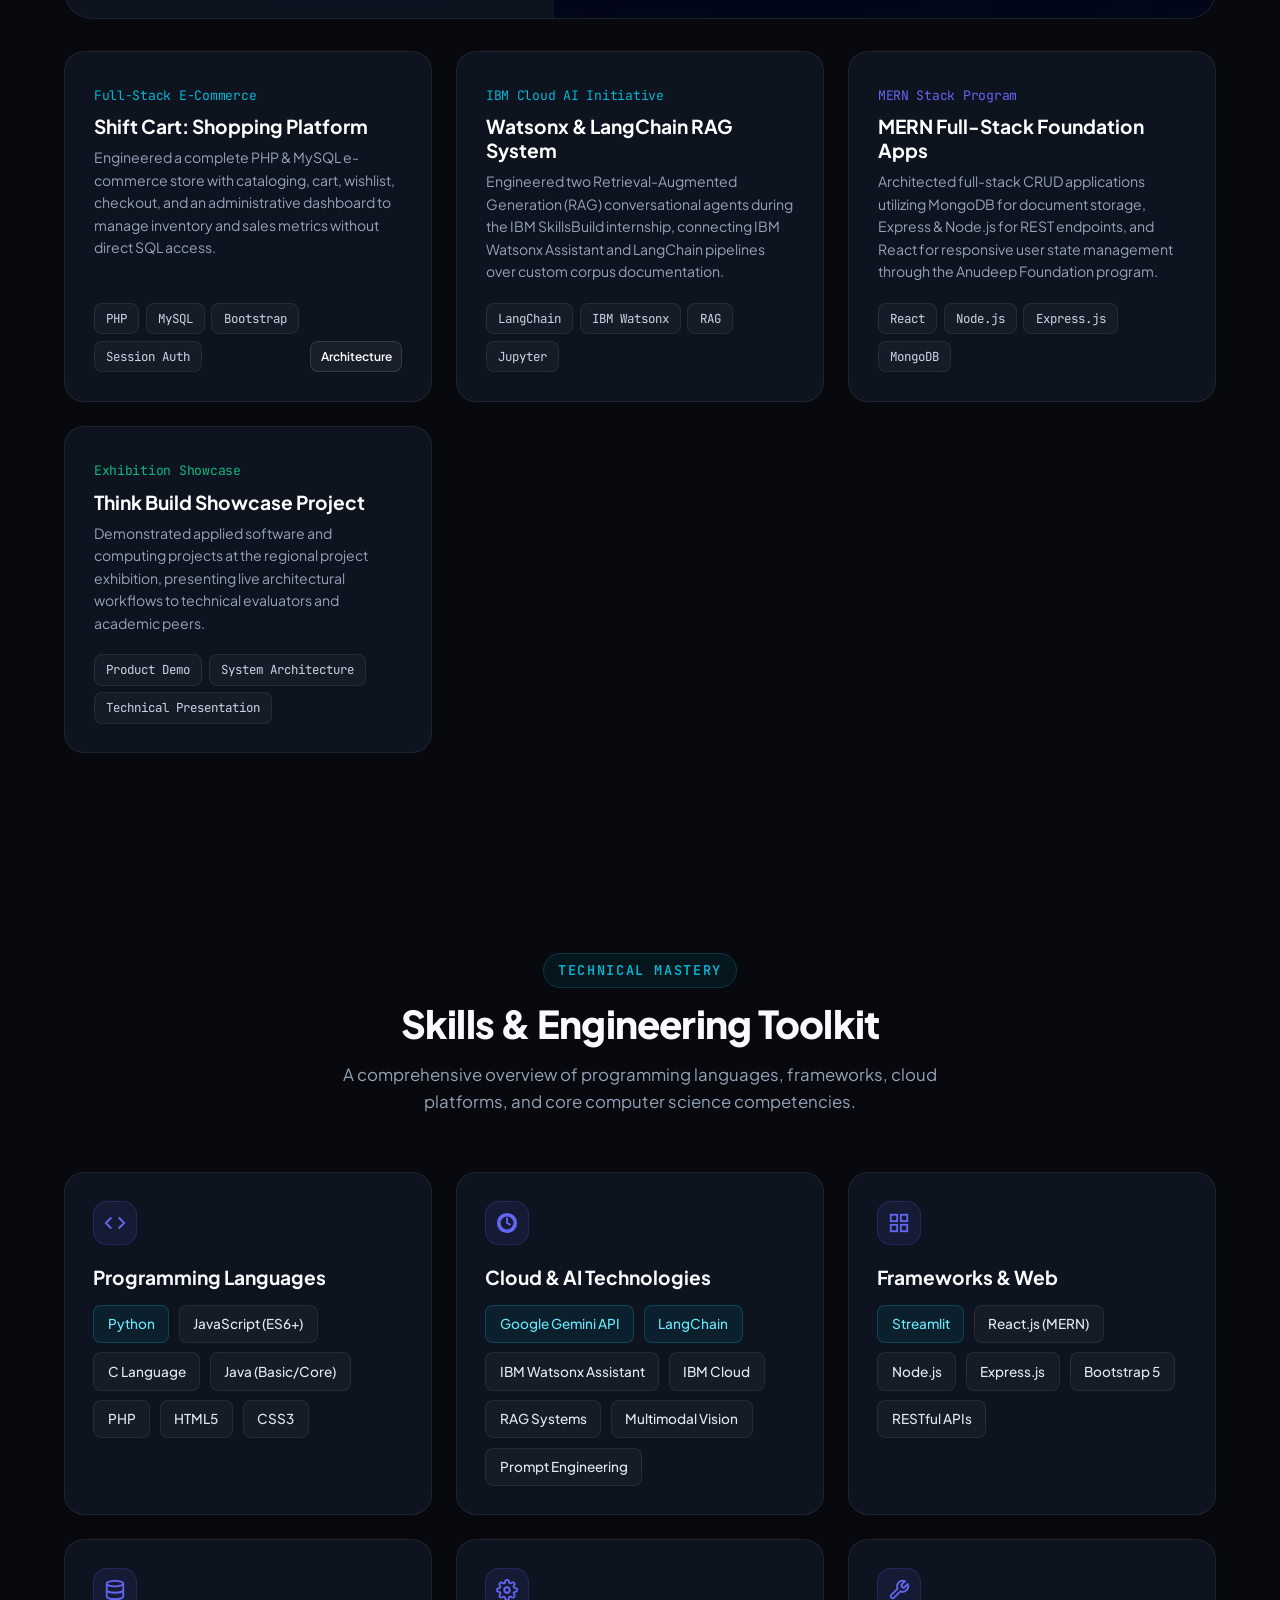
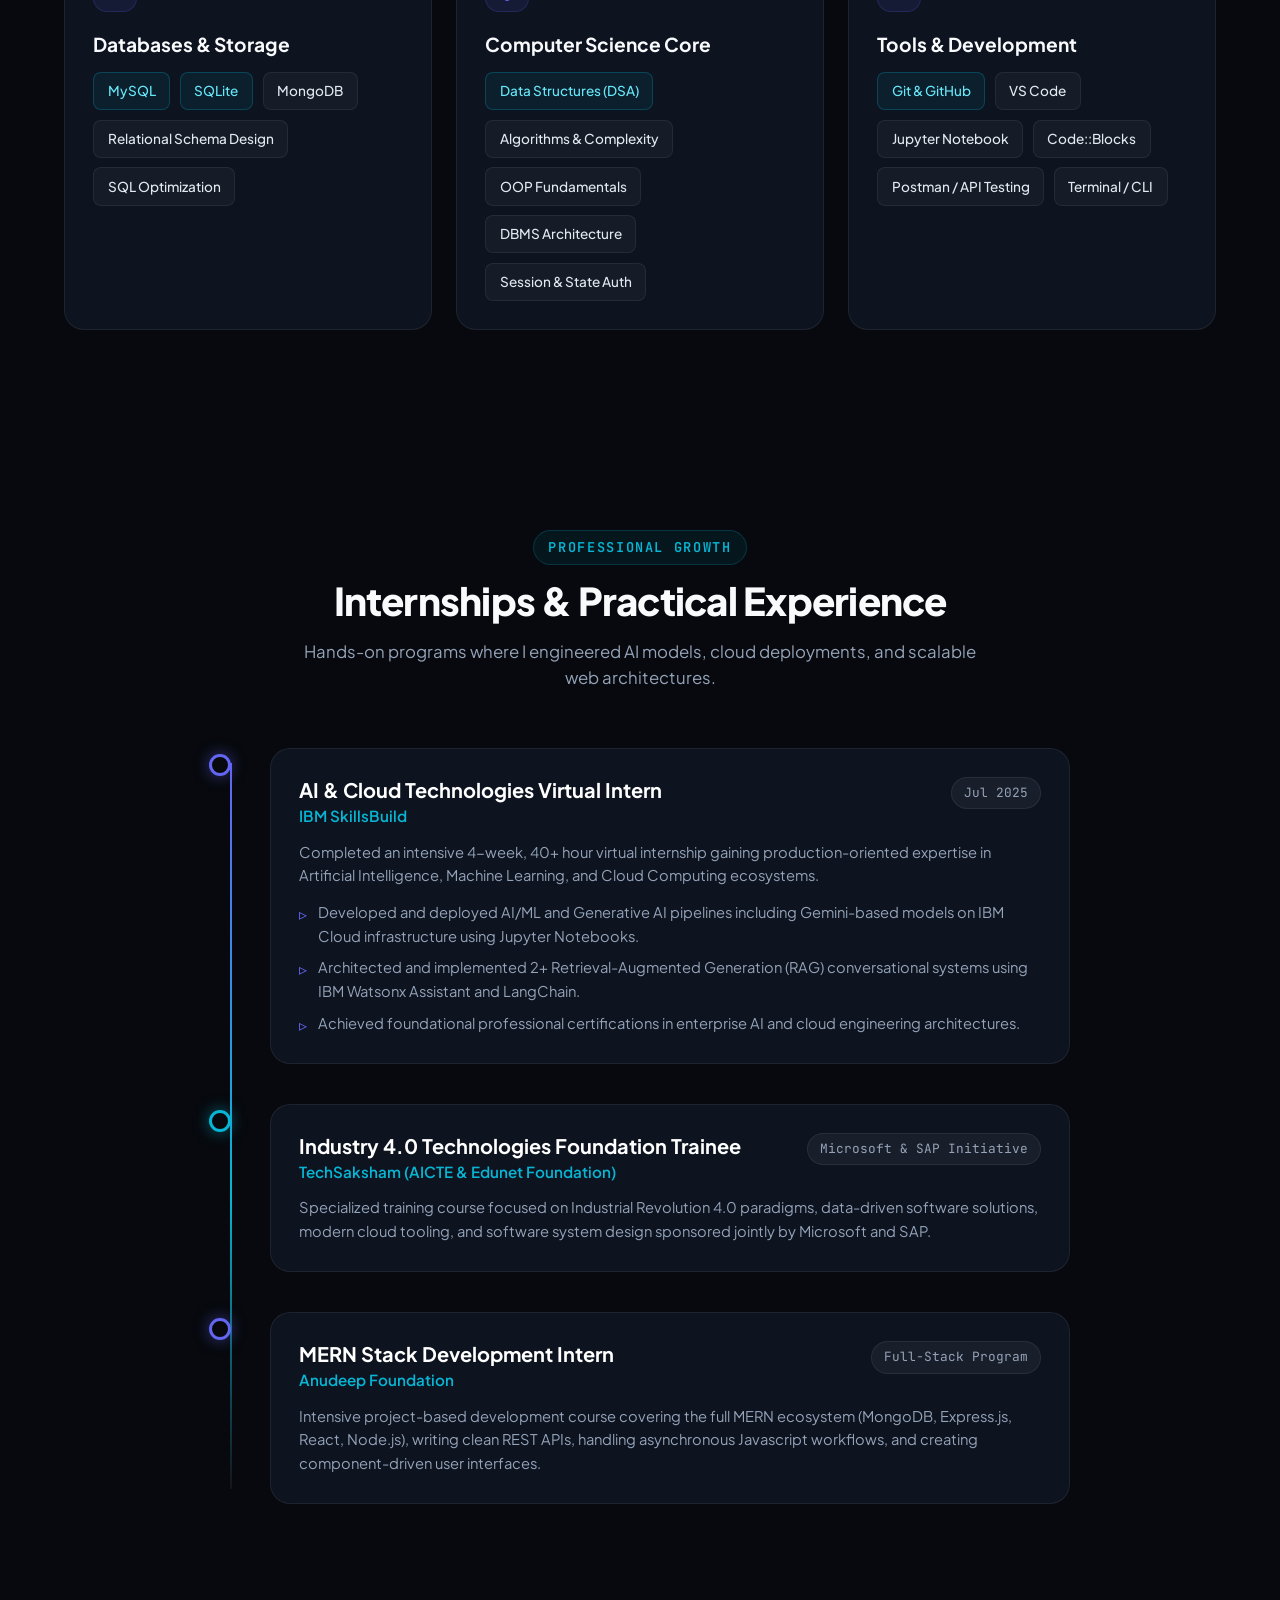
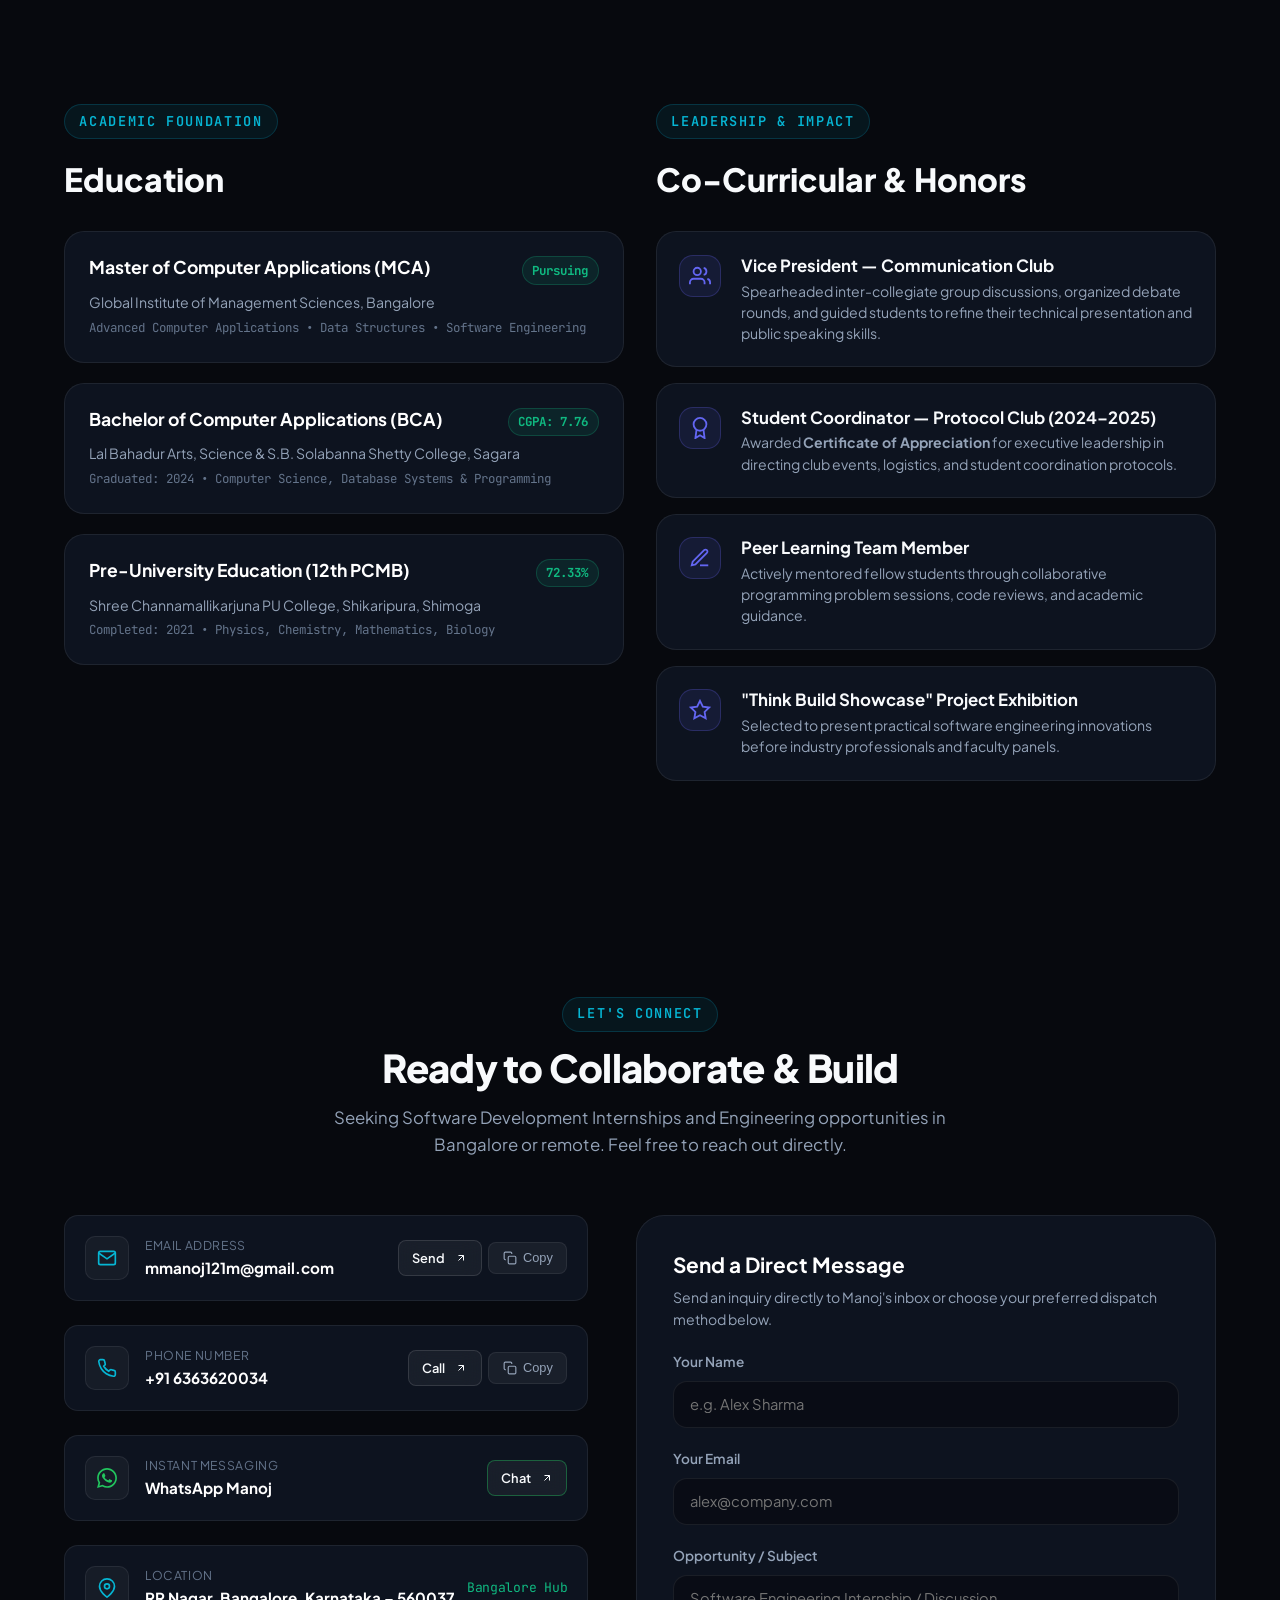
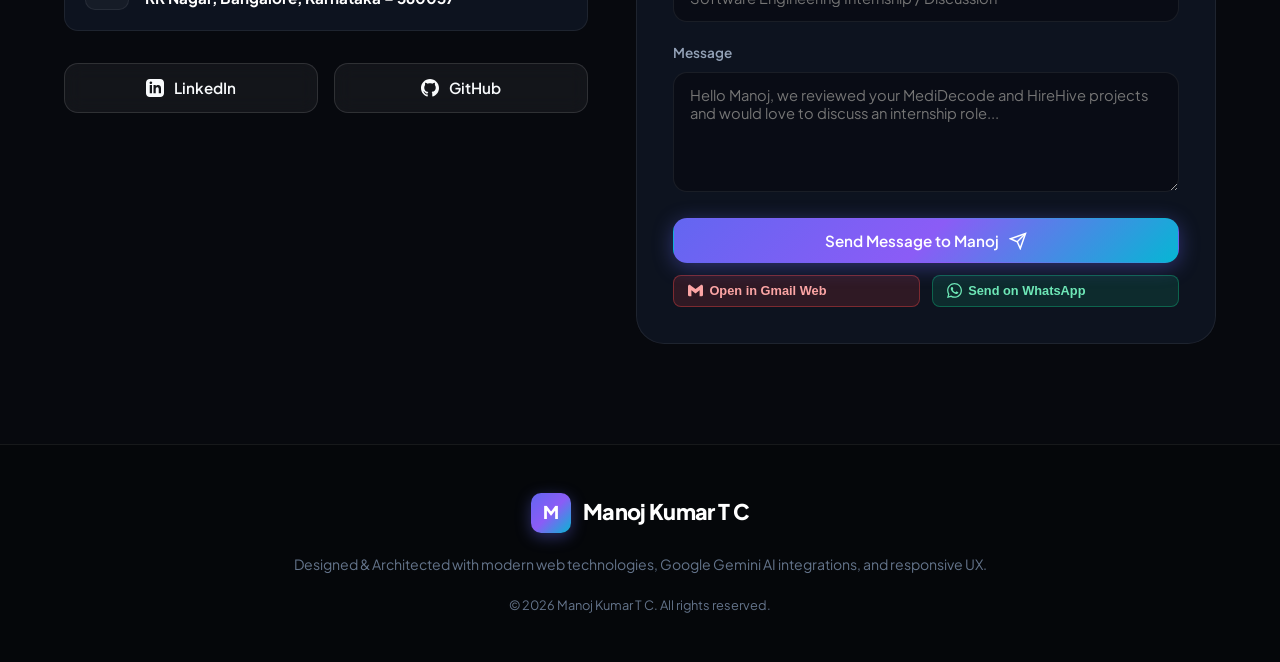
==== commit 529d1dcc: "feat: update avatar to manupic, link directly to ATS resume, and clean up resume modal" ====
--- a/index.html
+++ b/index.html
@@ -1,28 +1,33 @@
 <!DOCTYPE html>
 <html lang="en">
+
 <head>
   <meta charset="UTF-8">
   <meta name="viewport" content="width=device-width, initial-scale=1.0">
   <title>Manoj Kumar T C | Software Developer & AI Systems Engineer</title>
-  
+
   <!-- SEO Meta Tags -->
-  <meta name="description" content="Portfolio of Manoj Kumar T C — Software Developer and MCA candidate specializing in Full-Stack Engineering (Python, PHP, JS, MERN) and Multimodal AI / LLM Systems (Google Gemini, LangChain, Watsonx). Based in Bangalore.">
-  <meta name="keywords" content="Manoj Kumar T C, Software Developer, Full Stack Developer, AI Engineer, Gemini API, MediDecode, Shift Cart, Python Developer, Bangalore, MCA, IBM SkillsBuild">
+  <meta name="description"
+    content="Portfolio of Manoj Kumar T C — Software Developer and MCA candidate specializing in Full-Stack Engineering (Python, PHP, JS, MERN) and Multimodal AI / LLM Systems (Google Gemini, LangChain, Watsonx). Based in Bangalore.">
+  <meta name="keywords"
+    content="Manoj Kumar T C, Software Developer, Full Stack Developer, AI Engineer, Gemini API, MediDecode, Shift Cart, Python Developer, Bangalore, MCA, IBM SkillsBuild">
   <meta name="author" content="Manoj Kumar T C">
 
   <!-- Open Graph / Social Sharing -->
   <meta property="og:type" content="website">
   <meta property="og:title" content="Manoj Kumar T C | Software Developer & AI Systems Engineer">
-  <meta property="og:description" content="Explore full-stack applications and AI-integrated systems built with Python, Google Gemini API, PHP, and JavaScript.">
+  <meta property="og:description"
+    content="Explore full-stack applications and AI-integrated systems built with Python, Google Gemini API, PHP, and JavaScript.">
   <meta property="og:image" content="assets/images/medidecode.jpg">
 
   <!-- Fonts: Plus Jakarta Sans & JetBrains Mono -->
   <link rel="preconnect" href="https://fonts.googleapis.com">
   <link rel="preconnect" href="https://fonts.gstatic.com" crossorigin>
-  <link href="https://fonts.googleapis.com/css2?family=JetBrains+Mono:wght@400;500;600;700&family=Plus+Jakarta+Sans:wght@300;400;500;600;700;800&display=swap" rel="stylesheet">
-
-  <!-- Stylesheet -->
-  <link rel="stylesheet" href="styles.css">
+  <link
+    href="https://fonts.googleapis.com/css2?family=JetBrains+Mono:wght@400;500;600;700&family=Plus+Jakarta+Sans:wght@300;400;500;600;700;800&display=swap"
+    rel="stylesheet">
+
+  <link rel="stylesheet" href="styles.css?v=2.2">
 
   <!-- Structured Data (JSON-LD) -->
   <script type="application/ld+json">
@@ -48,6 +53,7 @@
   }
   </script>
 </head>
+
 <body>
 
   <!-- Ambient Glowing Layers -->
@@ -64,7 +70,7 @@
       <a href="#hero" class="brand-logo" aria-label="Manoj Kumar Home">
         <div class="logo-icon-box">M</div>
         <div>
-          <span>Manoj<span class="dot">.</span>TC</span>
+          <span>Manoj<span class="dot">.</span>Kumar T C</span>
           <span class="brand-title-sub">Software Dev</span>
         </div>
       </a>
@@ -79,24 +85,42 @@
           <li><a href="#education" class="nav-link">Education</a></li>
           <li><a href="#contact" class="nav-link">Contact</a></li>
           <li class="mobile-only-btn" style="display:none;">
-            <button class="btn btn-secondary btn-sm" id="mobile-resume-btn" style="width: 100%;">
-              <svg width="16" height="16" fill="none" stroke="currentColor" stroke-width="2" viewBox="0 0 24 24"><path d="M14 2H6a2 2 0 0 0-2 2v16a2 2 0 0 0 2 2h12a2 2 0 0 0 2-2V8z"></path><polyline points="14 2 14 8 20 8"></polyline><line x1="16" y1="13" x2="8" y2="13"></line><line x1="16" y1="17" x2="8" y2="17"></line><polyline points="10 9 9 9 8 9"></polyline></svg>
+            <a href="resume.html" target="_blank" rel="noopener noreferrer" class="btn btn-secondary btn-sm"
+              id="mobile-resume-btn" style="width: 100%;">
+              <svg width="16" height="16" fill="none" stroke="currentColor" stroke-width="2" viewBox="0 0 24 24">
+                <path d="M14 2H6a2 2 0 0 0-2 2v16a2 2 0 0 0 2 2h12a2 2 0 0 0 2-2V8z"></path>
+                <polyline points="14 2 14 8 20 8"></polyline>
+                <line x1="16" y1="13" x2="8" y2="13"></line>
+                <line x1="16" y1="17" x2="8" y2="17"></line>
+                <polyline points="10 9 9 9 8 9"></polyline>
+              </svg>
               <span>Resume</span>
-            </button>
+            </a>
           </li>
         </ul>
       </nav>
 
       <div class="nav-actions">
-        <button class="btn btn-secondary btn-sm" id="open-resume-btn">
-          <svg width="16" height="16" fill="none" stroke="currentColor" stroke-width="2" viewBox="0 0 24 24"><path d="M14 2H6a2 2 0 0 0-2 2v16a2 2 0 0 0 2 2h12a2 2 0 0 0 2-2V8z"></path><polyline points="14 2 14 8 20 8"></polyline><line x1="16" y1="13" x2="8" y2="13"></line><line x1="16" y1="17" x2="8" y2="17"></line><polyline points="10 9 9 9 8 9"></polyline></svg>
-          Resume
-        </button>
+        <a href="resume.html" target="_blank" rel="noopener noreferrer" class="btn btn-secondary btn-sm"
+          id="open-resume-btn">
+          <svg width="16" height="16" fill="none" stroke="currentColor" stroke-width="2" viewBox="0 0 24 24">
+            <path d="M14 2H6a2 2 0 0 0-2 2v16a2 2 0 0 0 2 2h12a2 2 0 0 0 2-2V8z"></path>
+            <polyline points="14 2 14 8 20 8"></polyline>
+            <line x1="16" y1="13" x2="8" y2="13"></line>
+            <line x1="16" y1="17" x2="8" y2="17"></line>
+            <polyline points="10 9 9 9 8 9"></polyline>
+          </svg>
+          <span>Resume</span>
+        </a>
         <a href="#contact" class="btn btn-primary btn-sm">Get in Touch</a>
       </div>
 
       <button class="mobile-toggle" id="mobile-toggle" aria-label="Toggle Navigation">
-        <svg width="24" height="24" fill="none" stroke="currentColor" stroke-width="2" viewBox="0 0 24 24"><line x1="3" y1="12" x2="21" y2="12"></line><line x1="3" y1="6" x2="21" y2="6"></line><line x1="3" y1="18" x2="21" y2="18"></line></svg>
+        <svg width="24" height="24" fill="none" stroke="currentColor" stroke-width="2" viewBox="0 0 24 24">
+          <line x1="3" y1="12" x2="21" y2="12"></line>
+          <line x1="3" y1="6" x2="21" y2="6"></line>
+          <line x1="3" y1="18" x2="21" y2="18"></line>
+        </svg>
       </button>
     </div>
   </header>
@@ -106,7 +130,7 @@
     <section class="hero-section" id="hero">
       <div class="container">
         <div class="hero-grid">
-          
+
           <!-- Content Left -->
           <div class="hero-content">
             <div class="hero-meta-row">
@@ -115,7 +139,10 @@
                 <span>Open for SDE Internships & Roles</span>
               </div>
               <div class="location-tag">
-                <svg width="14" height="14" fill="none" stroke="currentColor" stroke-width="2" viewBox="0 0 24 24"><path d="M21 10c0 7-9 13-9 13s-9-6-9-13a9 9 0 0 1 18 0z"></path><circle cx="12" cy="10" r="3"></circle></svg>
+                <svg width="14" height="14" fill="none" stroke="currentColor" stroke-width="2" viewBox="0 0 24 24">
+                  <path d="M21 10c0 7-9 13-9 13s-9-6-9-13a9 9 0 0 1 18 0z"></path>
+                  <circle cx="12" cy="10" r="3"></circle>
+                </svg>
                 <span>Bangalore, Karnataka</span>
               </div>
             </div>
@@ -130,18 +157,30 @@
             </div>
 
             <p class="hero-bio">
-              MCA candidate with hands-on experience building production-grade full-stack web applications and AI-integrated systems using <strong>Python, PHP, and JavaScript</strong>. Delivered end-to-end platforms leveraging the <strong>Google Gemini API, SQLite, and MySQL</strong> with strong DSA fundamentals.
+              MCA candidate with hands-on experience building production-grade full-stack web applications and
+              AI-integrated systems using <strong>Python, PHP, and JavaScript</strong>. Delivered end-to-end platforms
+              leveraging the <strong>Google Gemini API, SQLite, and MySQL</strong> with strong DSA fundamentals.
             </p>
 
             <div class="hero-cta-group">
               <a href="#projects" class="btn btn-primary">
                 <span>View Featured Projects</span>
-                <svg width="18" height="18" fill="none" stroke="currentColor" stroke-width="2" viewBox="0 0 24 24"><line x1="5" y1="12" x2="19" y2="12"></line><polyline points="12 5 19 12 12 19"></polyline></svg>
+                <svg width="18" height="18" fill="none" stroke="currentColor" stroke-width="2" viewBox="0 0 24 24">
+                  <line x1="5" y1="12" x2="19" y2="12"></line>
+                  <polyline points="12 5 19 12 12 19"></polyline>
+                </svg>
               </a>
-              <button class="btn btn-secondary" id="hero-resume-trigger">
-                <svg width="18" height="18" fill="none" stroke="currentColor" stroke-width="2" viewBox="0 0 24 24"><path d="M21 15v4a2 2 0 0 1-2 2H5a2 2 0 0 1-2-2v-4"></path><polyline points="7 10 12 15 17 10"></polyline><line x1="12" y1="15" x2="12" y2="3"></line></svg>
+              <a href="resume.html" target="_blank" rel="noopener noreferrer" class="btn btn-secondary"
+                id="hero-resume-trigger">
+                <svg width="18" height="18" fill="none" stroke="currentColor" stroke-width="2" viewBox="0 0 24 24">
+                  <path d="M14 2H6a2 2 0 0 0-2 2v16a2 2 0 0 0 2 2h12a2 2 0 0 0 2-2V8z"></path>
+                  <polyline points="14 2 14 8 20 8"></polyline>
+                  <line x1="16" y1="13" x2="8" y2="13"></line>
+                  <line x1="16" y1="17" x2="8" y2="17"></line>
+                  <polyline points="10 9 9 9 8 9"></polyline>
+                </svg>
                 <span>Resume</span>
-              </button>
+              </a>
               <a href="#simulator" class="btn btn-cyan">
                 <span>⚡ Test MediDecode AI Lab</span>
               </a>
@@ -151,17 +190,32 @@
             <div class="hero-social-strip">
               <span>Connect:</span>
               <div class="social-links">
-                <a href="https://github.com/Manu01321" target="_blank" rel="noopener noreferrer" class="btn-icon" title="GitHub Profile">
-                  <svg width="20" height="20" fill="currentColor" viewBox="0 0 24 24"><path d="M12 0c-6.626 0-12 5.373-12 12 0 5.302 3.438 9.8 8.207 11.387.599.111.793-.261.793-.577v-2.234c-3.338.726-4.033-1.416-4.033-1.416-.546-1.387-1.333-1.756-1.333-1.756-1.089-.745.083-.729.083-.729 1.205.084 1.839 1.237 1.839 1.237 1.07 1.834 2.807 1.304 3.492.997.107-.775.418-1.305.762-1.604-2.665-.305-5.467-1.334-5.467-5.931 0-1.311.469-2.381 1.236-3.221-.124-.303-.535-1.524.117-3.176 0 0 1.008-.322 3.301 1.23.957-.266 1.983-.399 3.003-.404 1.02.005 2.047.138 3.006.404 2.291-1.552 3.297-1.23 3.297-1.23.653 1.653.242 2.874.118 3.176.77.84 1.235 1.911 1.235 3.221 0 4.609-2.807 5.624-5.479 5.921.43.372.823 1.102.823 2.222v3.293c0 .319.192.694.801.576 4.765-1.589 8.199-6.086 8.199-11.386 0-6.627-5.373-12-12-12z"/></svg>
+                <a href="https://github.com/Manu01321" target="_blank" rel="noopener noreferrer" class="btn-icon"
+                  title="GitHub Profile">
+                  <svg width="20" height="20" fill="currentColor" viewBox="0 0 24 24">
+                    <path
+                      d="M12 0c-6.626 0-12 5.373-12 12 0 5.302 3.438 9.8 8.207 11.387.599.111.793-.261.793-.577v-2.234c-3.338.726-4.033-1.416-4.033-1.416-.546-1.387-1.333-1.756-1.333-1.756-1.089-.745.083-.729.083-.729 1.205.084 1.839 1.237 1.839 1.237 1.07 1.834 2.807 1.304 3.492.997.107-.775.418-1.305.762-1.604-2.665-.305-5.467-1.334-5.467-5.931 0-1.311.469-2.381 1.236-3.221-.124-.303-.535-1.524.117-3.176 0 0 1.008-.322 3.301 1.23.957-.266 1.983-.399 3.003-.404 1.02.005 2.047.138 3.006.404 2.291-1.552 3.297-1.23 3.297-1.23.653 1.653.242 2.874.118 3.176.77.84 1.235 1.911 1.235 3.221 0 4.609-2.807 5.624-5.479 5.921.43.372.823 1.102.823 2.222v3.293c0 .319.192.694.801.576 4.765-1.589 8.199-6.086 8.199-11.386 0-6.627-5.373-12-12-12z" />
+                  </svg>
                 </a>
-                <a href="https://www.linkedin.com/in/manoj-tc" target="_blank" rel="noopener noreferrer" class="btn-icon" title="LinkedIn Profile">
-                  <svg width="20" height="20" fill="currentColor" viewBox="0 0 24 24"><path d="M19 0h-14c-2.761 0-5 2.239-5 5v14c0 2.761 2.239 5 5 5h14c2.762 0 5-2.239 5-5v-14c0-2.761-2.238-5-5-5zm-11 19h-3v-11h3v11zm-1.5-12.268c-.966 0-1.75-.79-1.75-1.764s.784-1.764 1.75-1.764 1.75.79 1.75 1.764-.783 1.764-1.75 1.764zm13.5 12.268h-3v-5.604c0-3.368-4-3.113-4 0v5.604h-3v-11h3v1.765c1.396-2.586 7-2.777 7 2.476v6.759z"/></svg>
+                <a href="https://www.linkedin.com/in/manoj-tc" target="_blank" rel="noopener noreferrer"
+                  class="btn-icon" title="LinkedIn Profile">
+                  <svg width="20" height="20" fill="currentColor" viewBox="0 0 24 24">
+                    <path
+                      d="M19 0h-14c-2.761 0-5 2.239-5 5v14c0 2.761 2.239 5 5 5h14c2.762 0 5-2.239 5-5v-14c0-2.761-2.238-5-5-5zm-11 19h-3v-11h3v11zm-1.5-12.268c-.966 0-1.75-.79-1.75-1.764s.784-1.764 1.75-1.764 1.75.79 1.75 1.764-.783 1.764-1.75 1.764zm13.5 12.268h-3v-5.604c0-3.368-4-3.113-4 0v5.604h-3v-11h3v1.765c1.396-2.586 7-2.777 7 2.476v6.759z" />
+                  </svg>
                 </a>
                 <a href="mailto:mmanoj121m@gmail.com" class="btn-icon" title="Email Manoj">
-                  <svg width="20" height="20" fill="none" stroke="currentColor" stroke-width="2" viewBox="0 0 24 24"><path d="M4 4h16c1.1 0 2 .9 2 2v12c0 1.1-.9 2-2 2H4c-1.1 0-2-.9-2-2V6c0-1.1.9-2 2-2z"></path><polyline points="22,6 12,13 2,6"></polyline></svg>
+                  <svg width="20" height="20" fill="none" stroke="currentColor" stroke-width="2" viewBox="0 0 24 24">
+                    <path d="M4 4h16c1.1 0 2 .9 2 2v12c0 1.1-.9 2-2 2H4c-1.1 0-2-.9-2-2V6c0-1.1.9-2 2-2z"></path>
+                    <polyline points="22,6 12,13 2,6"></polyline>
+                  </svg>
                 </a>
                 <a href="tel:6363620034" class="btn-icon" title="Call Manoj">
-                  <svg width="20" height="20" fill="none" stroke="currentColor" stroke-width="2" viewBox="0 0 24 24"><path d="M22 16.92v3a2 2 0 0 1-2.18 2 19.79 19.79 0 0 1-8.63-3.07 19.5 19.5 0 0 1-6-6 19.79 19.79 0 0 1-3.07-8.67A2 2 0 0 1 4.11 2h3a2 2 0 0 1 2 1.72 12.84 12.84 0 0 0 .7 2.81 2 2 0 0 1-.45 2.11L8.09 9.91a16 16 0 0 0 6 6l1.27-1.27a2 2 0 0 1 2.11-.45 12.84 12.84 0 0 0 2.81.7A2 2 0 0 1 22 16.92z"></path></svg>
+                  <svg width="20" height="20" fill="none" stroke="currentColor" stroke-width="2" viewBox="0 0 24 24">
+                    <path
+                      d="M22 16.92v3a2 2 0 0 1-2.18 2 19.79 19.79 0 0 1-8.63-3.07 19.5 19.5 0 0 1-6-6 19.79 19.79 0 0 1-3.07-8.67A2 2 0 0 1 4.11 2h3a2 2 0 0 1 2 1.72 12.84 12.84 0 0 0 .7 2.81 2 2 0 0 1-.45 2.11L8.09 9.91a16 16 0 0 0 6 6l1.27-1.27a2 2 0 0 1 2.11-.45 12.84 12.84 0 0 0 2.81.7A2 2 0 0 1 22 16.92z">
+                    </path>
+                  </svg>
                 </a>
               </div>
             </div>
@@ -171,12 +225,7 @@
           <div class="hero-visual">
             <div class="avatar-card-wrapper">
               <div class="avatar-glow-ring"></div>
-              
-              <!-- Floating pills -->
-              <div class="float-pill float-pill-1">
-                <span>✦</span>
-                <span>Google Gemini LLM</span>
-              </div>
+
               <div class="float-pill float-pill-2">
                 <span>⚡</span>
                 <span>Full-Stack & DSA</span>
@@ -185,8 +234,9 @@
               <div class="avatar-card">
                 <div class="avatar-image-container">
                   <picture>
-                    <source srcset="assets/images/avatar.webp" type="image/webp">
-                    <img src="assets/images/avatar.jpg" alt="Manoj Kumar T C - Software Developer" class="avatar-image" width="400" height="400" loading="eager" decoding="async">
+                    <source srcset="assets/images/manupic.webp" type="image/webp">
+                    <img src="assets/images/manupic.png" alt="Manoj Kumar T C - Software Developer" class="avatar-image"
+                      width="400" height="400" loading="eager" decoding="async">
                   </picture>
                 </div>
                 <div class="avatar-card-footer">
@@ -220,7 +270,8 @@
           <div class="section-eyebrow">Professional Profile</div>
           <h2 class="section-title">Bridging Full-Stack Web Development & Applied AI</h2>
           <p class="section-desc">
-            Passionate about architecting end-to-end web products and integrating cutting-edge LLMs to solve real-world problems.
+            Passionate about architecting end-to-end web products and integrating cutting-edge LLMs to solve real-world
+            problems.
           </p>
         </div>
 
@@ -229,7 +280,10 @@
             <div>
               <h3 style="font-size: 1.3rem; margin-bottom: 1rem; color: #ffffff;">Engineering Focus</h3>
               <p style="color: var(--text-secondary); line-height: 1.7; font-size: 0.98rem;">
-                Currently pursuing my <strong>Master of Computer Applications (MCA)</strong> at Global Institute of Management Sciences, Bangalore. My technical foundation spans algorithmic problem solving in <strong>Python & C</strong>, full-stack application development in <strong>PHP/MySQL & MERN</strong>, and production-level generative AI integrations via the <strong>Google Gemini API</strong>.
+                Currently pursuing my <strong>Master of Computer Applications (MCA)</strong> at Global Institute of
+                Management Sciences, Bangalore. My technical foundation spans algorithmic problem solving in
+                <strong>Python & C</strong>, full-stack application development in <strong>PHP/MySQL & MERN</strong>,
+                and production-level generative AI integrations via the <strong>Google Gemini API</strong>.
               </p>
             </div>
             <div>
@@ -237,15 +291,18 @@
               <ul style="list-style: none; display: flex; flex-direction: column; gap: 0.85rem;">
                 <li style="display: flex; gap: 0.75rem; font-size: 0.95rem; color: var(--text-secondary);">
                   <span style="color: var(--accent-emerald);">✔</span>
-                  <span><strong>End-to-End Execution:</strong> From schema design & authentication to prompt engineering and frontend UI.</span>
+                  <span><strong>End-to-End Execution:</strong> From schema design & authentication to prompt engineering
+                    and frontend UI.</span>
                 </li>
                 <li style="display: flex; gap: 0.75rem; font-size: 0.95rem; color: var(--text-secondary);">
                   <span style="color: var(--accent-cyan);">✔</span>
-                  <span><strong>Applied GenAI Experience:</strong> Hands-on training building RAG systems and multimodal pipelines with IBM Cloud & Watsonx.</span>
+                  <span><strong>Applied GenAI Experience:</strong> Hands-on training building RAG systems and multimodal
+                    pipelines with IBM Cloud & Watsonx.</span>
                 </li>
                 <li style="display: flex; gap: 0.75rem; font-size: 0.95rem; color: var(--text-secondary);">
                   <span style="color: var(--accent-indigo);">✔</span>
-                  <span><strong>Strong Communication & Leadership:</strong> Proven track record as Vice President of Communication Club and Student Coordinator.</span>
+                  <span><strong>Strong Communication & Leadership:</strong> Proven track record as Vice President of
+                    Communication Club and Student Coordinator.</span>
                 </li>
               </ul>
             </div>
@@ -261,7 +318,8 @@
           <div class="section-eyebrow">Interactive Tech Demo</div>
           <h2 class="section-title">MediDecode Prescription Intelligence Lab</h2>
           <p class="section-desc">
-            Test a live interactive simulation of my flagship project. See how the multimodal Gemini extraction pipeline parses medical prescriptions and translates instructions.
+            Test a live interactive simulation of my flagship project. See how the multimodal Gemini extraction pipeline
+            parses medical prescriptions and translates instructions.
           </p>
         </div>
 
@@ -270,10 +328,13 @@
           <div class="sim-header">
             <div class="sim-branding">
               <div class="sim-pulse-icon">
-                <svg width="20" height="20" fill="none" stroke="currentColor" stroke-width="2" viewBox="0 0 24 24"><path d="M12 2v20M17 5H9.5a3.5 3.5 0 0 0 0 7h5a3.5 3.5 0 0 1 0 7H6"></path></svg>
+                <svg width="20" height="20" fill="none" stroke="currentColor" stroke-width="2" viewBox="0 0 24 24">
+                  <path d="M12 2v20M17 5H9.5a3.5 3.5 0 0 0 0 7h5a3.5 3.5 0 0 1 0 7H6"></path>
+                </svg>
               </div>
               <div class="sim-title-group">
-                <h3>MediDecode Multimodal Pipeline <span class="mono-tag" style="color: var(--accent-cyan);">v1.2</span></h3>
+                <h3>MediDecode Multimodal Pipeline <span class="mono-tag" style="color: var(--accent-cyan);">v1.2</span>
+                </h3>
                 <span>Streamlit + Google Gemini Multimodal Engine Simulation</span>
               </div>
             </div>
@@ -319,10 +380,13 @@
 
               <div class="custom-query-box">
                 <span class="sim-label">Ask Follow-up Medical Query</span>
-                <textarea id="sim-custom-input" placeholder="e.g. Can I take this medication on an empty stomach or with milk?"></textarea>
+                <textarea id="sim-custom-input"
+                  placeholder="e.g. Can I take this medication on an empty stomach or with milk?"></textarea>
                 <button class="btn btn-primary btn-sm" id="sim-run-btn" style="width: 100%; margin-top: 0.75rem;">
                   <span>Run Multimodal Analysis</span>
-                  <svg width="16" height="16" fill="none" stroke="currentColor" stroke-width="2" viewBox="0 0 24 24"><polygon points="5 3 19 12 5 21 5 3"></polygon></svg>
+                  <svg width="16" height="16" fill="none" stroke="currentColor" stroke-width="2" viewBox="0 0 24 24">
+                    <polygon points="5 3 19 12 5 21 5 3"></polygon>
+                  </svg>
                 </button>
               </div>
             </div>
@@ -344,7 +408,9 @@
                 <!-- Dynamically populated analysis card -->
                 <div class="analysis-card">
                   <div class="analysis-card-title">
-                    <svg width="18" height="18" fill="none" stroke="currentColor" stroke-width="2" viewBox="0 0 24 24"><path d="M22 12h-4l-3 9L9 3l-3 9H2"></path></svg>
+                    <svg width="18" height="18" fill="none" stroke="currentColor" stroke-width="2" viewBox="0 0 24 24">
+                      <path d="M22 12h-4l-3 9L9 3l-3 9H2"></path>
+                    </svg>
                     <span>Extracted Prescription Details (Google Gemini Vision)</span>
                   </div>
                   <div class="data-row">
@@ -357,7 +423,8 @@
                   </div>
                   <div class="data-row">
                     <span class="data-label">Frequency / Schedule</span>
-                    <span class="data-val text-gradient-cyan" id="res-freq">Every 8 hours (3 times daily) with water</span>
+                    <span class="data-val text-gradient-cyan" id="res-freq">Every 8 hours (3 times daily) with
+                      water</span>
                   </div>
                   <div class="data-row">
                     <span class="data-label">Treatment Duration</span>
@@ -371,18 +438,33 @@
 
                 <div class="analysis-card">
                   <div class="analysis-card-title">
-                    <svg width="18" height="18" fill="none" stroke="currentColor" stroke-width="2" viewBox="0 0 24 24"><path d="M10.29 3.86L1.82 18a2 2 0 0 0 1.71 3h16.94a2 2 0 0 0 1.71-3L13.71 3.86a2 2 0 0 0-3.42 0z"></path><line x1="12" y1="9" x2="12" y2="13"></line><line x1="12" y1="17" x2="12.01" y2="17"></line></svg>
+                    <svg width="18" height="18" fill="none" stroke="currentColor" stroke-width="2" viewBox="0 0 24 24">
+                      <path
+                        d="M10.29 3.86L1.82 18a2 2 0 0 0 1.71 3h16.94a2 2 0 0 0 1.71-3L13.71 3.86a2 2 0 0 0-3.42 0z">
+                      </path>
+                      <line x1="12" y1="9" x2="12" y2="13"></line>
+                      <line x1="12" y1="17" x2="12.01" y2="17"></line>
+                    </svg>
                     <span>Dosage Warnings & Side-Effect Profile</span>
                   </div>
-                  <p id="res-warning" style="font-size: 0.88rem; line-height: 1.6; color: var(--text-secondary); margin-bottom: 0.5rem;">
-                    Mild nausea or diarrhea may occur. Avoid skipping doses even if feeling better. Alert your physician immediately if allergic rash or difficulty breathing develops.
+                  <p id="res-warning"
+                    style="font-size: 0.88rem; line-height: 1.6; color: var(--text-secondary); margin-bottom: 0.5rem;">
+                    Mild nausea or diarrhea may occur. Avoid skipping doses even if feeling better. Alert your physician
+                    immediately if allergic rash or difficulty breathing develops.
                   </p>
                 </div>
 
                 <div class="analysis-card">
                   <div class="analysis-card-title" style="justify-content: space-between;">
                     <div style="display: flex; align-items: center; gap: 0.6rem;">
-                      <svg width="18" height="18" fill="none" stroke="currentColor" stroke-width="2" viewBox="0 0 24 24"><circle cx="12" cy="12" r="10"></circle><line x1="2" y1="12" x2="22" y2="12"></line><path d="M12 2a15.3 15.3 0 0 1 4 10 15.3 15.3 0 0 1-4 10 15.3 15.3 0 0 1-4-10 15.3 15.3 0 0 1 4-10z"></path></svg>
+                      <svg width="18" height="18" fill="none" stroke="currentColor" stroke-width="2"
+                        viewBox="0 0 24 24">
+                        <circle cx="12" cy="12" r="10"></circle>
+                        <line x1="2" y1="12" x2="22" y2="12"></line>
+                        <path
+                          d="M12 2a15.3 15.3 0 0 1 4 10 15.3 15.3 0 0 1-4 10 15.3 15.3 0 0 1-4-10 15.3 15.3 0 0 1 4-10z">
+                        </path>
+                      </svg>
                       <span>Multilingual Patient Accessibility</span>
                     </div>
                     <div class="lang-switch-pills">
@@ -392,7 +474,8 @@
                     </div>
                   </div>
                   <p id="res-multilingual" style="font-size: 0.88rem; line-height: 1.6; color: #e2e8f0;">
-                    "Take one capsule three times a day after meals. Drink plenty of water throughout the day. Do not discontinue until prescribed course is finished."
+                    "Take one capsule three times a day after meals. Drink plenty of water throughout the day. Do not
+                    discontinue until prescribed course is finished."
                   </p>
                 </div>
 
@@ -410,7 +493,8 @@
           <div class="section-eyebrow">Portfolio Work</div>
           <h2 class="section-title">Featured Engineering Projects</h2>
           <p class="section-desc">
-            Production-ready applications demonstrating full-stack engineering, API architecture, database integrity, and modern AI pipelines.
+            Production-ready applications demonstrating full-stack engineering, API architecture, database integrity,
+            and modern AI pipelines.
           </p>
         </div>
 
@@ -421,14 +505,15 @@
         </div>
 
         <div class="projects-grid">
-          
+
           <!-- PROJECT 1: MEDIDECODE -->
           <article class="project-card" data-category="ai">
             <div class="project-media-wrap">
               <span class="project-overlay-badge">Flagship AI Healthcare Project</span>
               <picture>
                 <source srcset="assets/images/medidecode.webp" type="image/webp">
-                <img src="assets/images/medidecode.jpg" alt="MediDecode AI Healthcare Platform Screenshot" class="project-media-img" width="800" height="450" loading="lazy" decoding="async">
+                <img src="assets/images/medidecode.jpg" alt="MediDecode AI Healthcare Platform Screenshot"
+                  class="project-media-img" width="800" height="450" loading="lazy" decoding="async">
               </picture>
             </div>
 
@@ -437,21 +522,31 @@
                 <span class="project-type-tag">Multimodal AI • Python • Healthcare</span>
                 <h3 class="project-title">MediDecode: Multimodal LLM for Prescription Intelligence</h3>
                 <p class="project-desc">
-                  An intelligent AI healthcare platform in Python and Streamlit that utilizes the Google Gemini API to parse complex handwritten prescription images and PDF medical reports with structured precision.
+                  An intelligent AI healthcare platform in Python and Streamlit that utilizes the Google Gemini API to
+                  parse complex handwritten prescription images and PDF medical reports with structured precision.
                 </p>
 
                 <ul class="project-highlights-list">
                   <li>
-                    <svg width="16" height="16" fill="none" stroke="currentColor" stroke-width="2" viewBox="0 0 24 24"><polyline points="20 6 9 17 4 12"></polyline></svg>
-                    <span>Extracts structured drug names, dosage frequencies, and duration from prescription photos & PDFs in real time.</span>
+                    <svg width="16" height="16" fill="none" stroke="currentColor" stroke-width="2" viewBox="0 0 24 24">
+                      <polyline points="20 6 9 17 4 12"></polyline>
+                    </svg>
+                    <span>Extracts structured drug names, dosage frequencies, and duration from prescription photos &
+                      PDFs in real time.</span>
                   </li>
                   <li>
-                    <svg width="16" height="16" fill="none" stroke="currentColor" stroke-width="2" viewBox="0 0 24 24"><polyline points="20 6 9 17 4 12"></polyline></svg>
-                    <span>Designed prompt-engineering pipelines for dosage schedules, side-effect cautions, and multilingual explanations.</span>
+                    <svg width="16" height="16" fill="none" stroke="currentColor" stroke-width="2" viewBox="0 0 24 24">
+                      <polyline points="20 6 9 17 4 12"></polyline>
+                    </svg>
+                    <span>Designed prompt-engineering pipelines for dosage schedules, side-effect cautions, and
+                      multilingual explanations.</span>
                   </li>
                   <li>
-                    <svg width="16" height="16" fill="none" stroke="currentColor" stroke-width="2" viewBox="0 0 24 24"><polyline points="20 6 9 17 4 12"></polyline></svg>
-                    <span>Built secure user authentication, persistent report audit history with SQLite, and an integrated medical follow-up chatbot.</span>
+                    <svg width="16" height="16" fill="none" stroke="currentColor" stroke-width="2" viewBox="0 0 24 24">
+                      <polyline points="20 6 9 17 4 12"></polyline>
+                    </svg>
+                    <span>Built secure user authentication, persistent report audit history with SQLite, and an
+                      integrated medical follow-up chatbot.</span>
                   </li>
                 </ul>
 
@@ -467,8 +562,12 @@
               </div>
 
               <div class="project-actions-row">
-                <a href="https://github.com/Manu01321" target="_blank" rel="noopener noreferrer" class="btn btn-secondary btn-sm">
-                  <svg width="16" height="16" fill="currentColor" viewBox="0 0 24 24"><path d="M12 0c-6.626 0-12 5.373-12 12 0 5.302 3.438 9.8 8.207 11.387.599.111.793-.261.793-.577v-2.234c-3.338.726-4.033-1.416-4.033-1.416-.546-1.387-1.333-1.756-1.333-1.756-1.089-.745.083-.729.083-.729 1.205.084 1.839 1.237 1.839 1.237 1.07 1.834 2.807 1.304 3.492.997.107-.775.418-1.305.762-1.604-2.665-.305-5.467-1.334-5.467-5.931 0-1.311.469-2.381 1.236-3.221-.124-.303-.535-1.524.117-3.176 0 0 1.008-.322 3.301 1.23.957-.266 1.983-.399 3.003-.404 1.02.005 2.047.138 3.006.404 2.291-1.552 3.297-1.23 3.297-1.23.653 1.653.242 2.874.118 3.176.77.84 1.235 1.911 1.235 3.221 0 4.609-2.807 5.624-5.479 5.921.43.372.823 1.102.823 2.222v3.293c0 .319.192.694.801.576 4.765-1.589 8.199-6.086 8.199-11.386 0-6.627-5.373-12-12-12z"/></svg>
+                <a href="https://github.com/Manu01321" target="_blank" rel="noopener noreferrer"
+                  class="btn btn-secondary btn-sm">
+                  <svg width="16" height="16" fill="currentColor" viewBox="0 0 24 24">
+                    <path
+                      d="M12 0c-6.626 0-12 5.373-12 12 0 5.302 3.438 9.8 8.207 11.387.599.111.793-.261.793-.577v-2.234c-3.338.726-4.033-1.416-4.033-1.416-.546-1.387-1.333-1.756-1.333-1.756-1.089-.745.083-.729.083-.729 1.205.084 1.839 1.237 1.839 1.237 1.07 1.834 2.807 1.304 3.492.997.107-.775.418-1.305.762-1.604-2.665-.305-5.467-1.334-5.467-5.931 0-1.311.469-2.381 1.236-3.221-.124-.303-.535-1.524.117-3.176 0 0 1.008-.322 3.301 1.23.957-.266 1.983-.399 3.003-.404 1.02.005 2.047.138 3.006.404 2.291-1.552 3.297-1.23 3.297-1.23.653 1.653.242 2.874.118 3.176.77.84 1.235 1.911 1.235 3.221 0 4.609-2.807 5.624-5.479 5.921.43.372.823 1.102.823 2.222v3.293c0 .319.192.694.801.576 4.765-1.589 8.199-6.086 8.199-11.386 0-6.627-5.373-12-12-12z" />
+                  </svg>
                   <span>Source Code</span>
                 </a>
                 <a href="#simulator" class="btn btn-primary btn-sm">
@@ -481,10 +580,12 @@
           <!-- PROJECT 2: HIREHIVE (FEATURED FULL-STACK AUTOMATION) -->
           <article class="project-card reverse" data-category="fullstack">
             <div class="project-media-wrap">
-              <span class="project-overlay-badge" style="color: #fbbf24; border-color: rgba(245, 158, 11, 0.4);">HR Automation Engine</span>
+              <span class="project-overlay-badge" style="color: #fbbf24; border-color: rgba(245, 158, 11, 0.4);">HR
+                Automation Engine</span>
               <picture>
                 <source srcset="assets/images/hirehive.webp" type="image/webp">
-                <img src="assets/images/hirehive.jpg" alt="HireHive Recruitment & Internship Automation Dashboard" class="project-media-img" width="800" height="450" loading="lazy" decoding="async">
+                <img src="assets/images/hirehive.jpg" alt="HireHive Recruitment & Internship Automation Dashboard"
+                  class="project-media-img" width="800" height="450" loading="lazy" decoding="async">
               </picture>
             </div>
 
@@ -493,21 +594,34 @@
                 <span class="project-type-tag" style="color: #fbbf24;">Python • FastAPI • React • Google Sheets</span>
                 <h3 class="project-title">HireHive: Recruitment & Internship Workflow Automation</h3>
                 <p class="project-desc">
-                  An enterprise-grade, low-cost hiring automation system combining a React & Vite HR Admin Portal with a FastAPI backend, utilizing Google Sheets as a collaborative real-time candidate database.
+                  An enterprise-grade, low-cost hiring automation system combining a React & Vite HR Admin Portal with a
+                  FastAPI backend, utilizing Google Sheets as a collaborative real-time candidate database.
                 </p>
 
                 <ul class="project-highlights-list">
                   <li>
-                    <svg width="16" height="16" fill="none" stroke="currentColor" stroke-width="2" viewBox="0 0 24 24"><polyline points="20 6 9 17 4 12"></polyline></svg>
-                    <span><strong>10-Stage Lifecycle Engine:</strong> Tracks and updates candidate journeys (Applied ➔ Shortlisted ➔ Interview ➔ Hired ➔ Offer ➔ Ongoing ➔ Completed) with single, multi-select, and threshold-based bulk shortlisting.</span>
+                    <svg width="16" height="16" fill="none" stroke="currentColor" stroke-width="2" viewBox="0 0 24 24">
+                      <polyline points="20 6 9 17 4 12"></polyline>
+                    </svg>
+                    <span><strong>10-Stage Lifecycle Engine:</strong> Tracks and updates candidate journeys (Applied ➔
+                      Shortlisted ➔ Interview ➔ Hired ➔ Offer ➔ Ongoing ➔ Completed) with single, multi-select, and
+                      threshold-based bulk shortlisting.</span>
                   </li>
                   <li>
-                    <svg width="16" height="16" fill="none" stroke="currentColor" stroke-width="2" viewBox="0 0 24 24"><polyline points="20 6 9 17 4 12"></polyline></svg>
-                    <span><strong>Automated Document Generation:</strong> Populates Word templates via <code>python-docx</code>, converts to PDF, uploads to Google Drive, and dispatches via TLS-secured SMTP.</span>
+                    <svg width="16" height="16" fill="none" stroke="currentColor" stroke-width="2" viewBox="0 0 24 24">
+                      <polyline points="20 6 9 17 4 12"></polyline>
+                    </svg>
+                    <span><strong>Automated Document Generation:</strong> Populates Word templates via
+                      <code>python-docx</code>, converts to PDF, uploads to Google Drive, and dispatches via TLS-secured
+                      SMTP.</span>
                   </li>
                   <li>
-                    <svg width="16" height="16" fill="none" stroke="currentColor" stroke-width="2" viewBox="0 0 24 24"><polyline points="20 6 9 17 4 12"></polyline></svg>
-                    <span><strong>QR-Code Verified Certificates:</strong> Generates tamper-proof completion certificates with cryptographic unique IDs (<code>CERT-YYYYMMDD-UUID</code>) and scannable Level-Q QR verification codes.</span>
+                    <svg width="16" height="16" fill="none" stroke="currentColor" stroke-width="2" viewBox="0 0 24 24">
+                      <polyline points="20 6 9 17 4 12"></polyline>
+                    </svg>
+                    <span><strong>QR-Code Verified Certificates:</strong> Generates tamper-proof completion certificates
+                      with cryptographic unique IDs (<code>CERT-YYYYMMDD-UUID</code>) and scannable Level-Q QR
+                      verification codes.</span>
                   </li>
                 </ul>
 
@@ -525,8 +639,12 @@
               </div>
 
               <div class="project-actions-row">
-                <a href="https://github.com/Manu01321" target="_blank" rel="noopener noreferrer" class="btn btn-secondary btn-sm">
-                  <svg width="16" height="16" fill="currentColor" viewBox="0 0 24 24"><path d="M12 0c-6.626 0-12 5.373-12 12 0 5.302 3.438 9.8 8.207 11.387.599.111.793-.261.793-.577v-2.234c-3.338.726-4.033-1.416-4.033-1.416-.546-1.387-1.333-1.756-1.333-1.756-1.089-.745.083-.729.083-.729 1.205.084 1.839 1.237 1.839 1.237 1.07 1.834 2.807 1.304 3.492.997.107-.775.418-1.305.762-1.604-2.665-.305-5.467-1.334-5.467-5.931 0-1.311.469-2.381 1.236-3.221-.124-.303-.535-1.524.117-3.176 0 0 1.008-.322 3.301 1.23.957-.266 1.983-.399 3.003-.404 1.02.005 2.047.138 3.006.404 2.291-1.552 3.297-1.23 3.297-1.23.653 1.653.242 2.874.118 3.176.77.84 1.235 1.911 1.235 3.221 0 4.609-2.807 5.624-5.479 5.921.43.372.823 1.102.823 2.222v3.293c0 .319.192.694.801.576 4.765-1.589 8.199-6.086 8.199-11.386 0-6.627-5.373-12-12-12z"/></svg>
+                <a href="https://github.com/Manu01321" target="_blank" rel="noopener noreferrer"
+                  class="btn btn-secondary btn-sm">
+                  <svg width="16" height="16" fill="currentColor" viewBox="0 0 24 24">
+                    <path
+                      d="M12 0c-6.626 0-12 5.373-12 12 0 5.302 3.438 9.8 8.207 11.387.599.111.793-.261.793-.577v-2.234c-3.338.726-4.033-1.416-4.033-1.416-.546-1.387-1.333-1.756-1.333-1.756-1.089-.745.083-.729.083-.729 1.205.084 1.839 1.237 1.839 1.237 1.07 1.834 2.807 1.304 3.492.997.107-.775.418-1.305.762-1.604-2.665-.305-5.467-1.334-5.467-5.931 0-1.311.469-2.381 1.236-3.221-.124-.303-.535-1.524.117-3.176 0 0 1.008-.322 3.301 1.23.957-.266 1.983-.399 3.003-.404 1.02.005 2.047.138 3.006.404 2.291-1.552 3.297-1.23 3.297-1.23.653 1.653.242 2.874.118 3.176.77.84 1.235 1.911 1.235 3.221 0 4.609-2.807 5.624-5.479 5.921.43.372.823 1.102.823 2.222v3.293c0 .319.192.694.801.576 4.765-1.589 8.199-6.086 8.199-11.386 0-6.627-5.373-12-12-12z" />
+                  </svg>
                   <span>Source Code</span>
                 </a>
                 <button class="btn btn-primary btn-sm view-details-btn" data-target="hirehive">
@@ -545,7 +663,8 @@
               <span class="mono-tag" style="color: var(--accent-cyan);">Full-Stack E-Commerce</span>
               <h4 style="font-size: 1.2rem; margin: 0.5rem 0; color: #ffffff;">Shift Cart: Shopping Platform</h4>
               <p style="font-size: 0.88rem; color: var(--text-secondary); line-height: 1.6;">
-                Engineered a complete PHP & MySQL e-commerce store with cataloging, cart, wishlist, checkout, and an administrative dashboard to manage inventory and sales metrics without direct SQL access.
+                Engineered a complete PHP & MySQL e-commerce store with cataloging, cart, wishlist, checkout, and an
+                administrative dashboard to manage inventory and sales metrics without direct SQL access.
               </p>
             </div>
             <div style="margin-top: 1.25rem; display: flex; flex-wrap: wrap; gap: 0.4rem;">
@@ -553,7 +672,8 @@
               <span class="tech-chip">MySQL</span>
               <span class="tech-chip">Bootstrap</span>
               <span class="tech-chip">Session Auth</span>
-              <button class="btn btn-secondary btn-sm view-details-btn" data-target="shiftcart" style="padding: 0.2rem 0.6rem; font-size: 0.75rem; margin-left: auto;">Architecture</button>
+              <button class="btn btn-secondary btn-sm view-details-btn" data-target="shiftcart"
+                style="padding: 0.2rem 0.6rem; font-size: 0.75rem; margin-left: auto;">Architecture</button>
             </div>
           </div>
 
@@ -562,7 +682,8 @@
               <span class="mono-tag" style="color: var(--accent-cyan);">IBM Cloud AI Initiative</span>
               <h4 style="font-size: 1.2rem; margin: 0.5rem 0; color: #ffffff;">Watsonx & LangChain RAG System</h4>
               <p style="font-size: 0.88rem; color: var(--text-secondary); line-height: 1.6;">
-                Engineered two Retrieval-Augmented Generation (RAG) conversational agents during the IBM SkillsBuild internship, connecting IBM Watsonx Assistant and LangChain pipelines over custom corpus documentation.
+                Engineered two Retrieval-Augmented Generation (RAG) conversational agents during the IBM SkillsBuild
+                internship, connecting IBM Watsonx Assistant and LangChain pipelines over custom corpus documentation.
               </p>
             </div>
             <div style="margin-top: 1.25rem; display: flex; flex-wrap: wrap; gap: 0.4rem;">
@@ -578,7 +699,8 @@
               <span class="mono-tag" style="color: var(--accent-indigo);">MERN Stack Program</span>
               <h4 style="font-size: 1.2rem; margin: 0.5rem 0; color: #ffffff;">MERN Full-Stack Foundation Apps</h4>
               <p style="font-size: 0.88rem; color: var(--text-secondary); line-height: 1.6;">
-                Architected full-stack CRUD applications utilizing MongoDB for document storage, Express & Node.js for REST endpoints, and React for responsive user state management through the Anudeep Foundation program.
+                Architected full-stack CRUD applications utilizing MongoDB for document storage, Express & Node.js for
+                REST endpoints, and React for responsive user state management through the Anudeep Foundation program.
               </p>
             </div>
             <div style="margin-top: 1.25rem; display: flex; flex-wrap: wrap; gap: 0.4rem;">
@@ -594,7 +716,8 @@
               <span class="mono-tag" style="color: var(--accent-emerald);">Exhibition Showcase</span>
               <h4 style="font-size: 1.2rem; margin: 0.5rem 0; color: #ffffff;">Think Build Showcase Project</h4>
               <p style="font-size: 0.88rem; color: var(--text-secondary); line-height: 1.6;">
-                Demonstrated applied software and computing projects at the regional project exhibition, presenting live architectural workflows to technical evaluators and academic peers.
+                Demonstrated applied software and computing projects at the regional project exhibition, presenting live
+                architectural workflows to technical evaluators and academic peers.
               </p>
             </div>
             <div style="margin-top: 1.25rem; display: flex; flex-wrap: wrap; gap: 0.4rem;">
@@ -615,16 +738,20 @@
           <div class="section-eyebrow">Technical Mastery</div>
           <h2 class="section-title">Skills & Engineering Toolkit</h2>
           <p class="section-desc">
-            A comprehensive overview of programming languages, frameworks, cloud platforms, and core computer science competencies.
+            A comprehensive overview of programming languages, frameworks, cloud platforms, and core computer science
+            competencies.
           </p>
         </div>
 
         <div class="skills-grid">
-          
+
           <!-- Category 1: Languages -->
           <div class="skill-category-card">
             <div class="category-icon-box">
-              <svg width="22" height="22" fill="none" stroke="currentColor" stroke-width="2" viewBox="0 0 24 24"><polyline points="16 18 22 12 16 6"></polyline><polyline points="8 6 2 12 8 18"></polyline></svg>
+              <svg width="22" height="22" fill="none" stroke="currentColor" stroke-width="2" viewBox="0 0 24 24">
+                <polyline points="16 18 22 12 16 6"></polyline>
+                <polyline points="8 6 2 12 8 18"></polyline>
+              </svg>
             </div>
             <h3 class="category-title">Programming Languages</h3>
             <div class="skills-pill-cloud">
@@ -641,7 +768,10 @@
           <!-- Category 2: AI & Cloud -->
           <div class="skill-category-card">
             <div class="category-icon-box">
-              <svg width="22" height="22" fill="none" stroke="currentColor" stroke-width="2" viewBox="0 0 24 24"><path d="M12 2a10 10 0 1 0 10 10A10 10 0 0 0 12 2zm0 18a8 8 0 1 1 8-8 8 8 0 0 1-8 8z"></path><path d="M12 6v6l4 2"></path></svg>
+              <svg width="22" height="22" fill="none" stroke="currentColor" stroke-width="2" viewBox="0 0 24 24">
+                <path d="M12 2a10 10 0 1 0 10 10A10 10 0 0 0 12 2zm0 18a8 8 0 1 1 8-8 8 8 0 0 1-8 8z"></path>
+                <path d="M12 6v6l4 2"></path>
+              </svg>
             </div>
             <h3 class="category-title">Cloud & AI Technologies</h3>
             <div class="skills-pill-cloud">
@@ -658,7 +788,12 @@
           <!-- Category 3: Frameworks & Libraries -->
           <div class="skill-category-card">
             <div class="category-icon-box">
-              <svg width="22" height="22" fill="none" stroke="currentColor" stroke-width="2" viewBox="0 0 24 24"><rect x="3" y="3" width="7" height="7"></rect><rect x="14" y="3" width="7" height="7"></rect><rect x="14" y="14" width="7" height="7"></rect><rect x="3" y="14" width="7" height="7"></rect></svg>
+              <svg width="22" height="22" fill="none" stroke="currentColor" stroke-width="2" viewBox="0 0 24 24">
+                <rect x="3" y="3" width="7" height="7"></rect>
+                <rect x="14" y="3" width="7" height="7"></rect>
+                <rect x="14" y="14" width="7" height="7"></rect>
+                <rect x="3" y="14" width="7" height="7"></rect>
+              </svg>
             </div>
             <h3 class="category-title">Frameworks & Web</h3>
             <div class="skills-pill-cloud">
@@ -674,7 +809,11 @@
           <!-- Category 4: Databases -->
           <div class="skill-category-card">
             <div class="category-icon-box">
-              <svg width="22" height="22" fill="none" stroke="currentColor" stroke-width="2" viewBox="0 0 24 24"><ellipse cx="12" cy="5" rx="9" ry="3"></ellipse><path d="M21 12c0 1.66-4 3-9 3s-9-1.34-9-3"></path><path d="M3 5v14c0 1.66 4 3 9 3s9-1.34 9-3V5"></path></svg>
+              <svg width="22" height="22" fill="none" stroke="currentColor" stroke-width="2" viewBox="0 0 24 24">
+                <ellipse cx="12" cy="5" rx="9" ry="3"></ellipse>
+                <path d="M21 12c0 1.66-4 3-9 3s-9-1.34-9-3"></path>
+                <path d="M3 5v14c0 1.66 4 3 9 3s9-1.34 9-3V5"></path>
+              </svg>
             </div>
             <h3 class="category-title">Databases & Storage</h3>
             <div class="skills-pill-cloud">
@@ -689,7 +828,12 @@
           <!-- Category 5: Core CS Concepts -->
           <div class="skill-category-card">
             <div class="category-icon-box">
-              <svg width="22" height="22" fill="none" stroke="currentColor" stroke-width="2" viewBox="0 0 24 24"><circle cx="12" cy="12" r="3"></circle><path d="M19.4 15a1.65 1.65 0 0 0 .33 1.82l.06.06a2 2 0 0 1 0 2.83 2 2 0 0 1-2.83 0l-.06-.06a1.65 1.65 0 0 0-1.82-.33 1.65 1.65 0 0 0-1 1.51V21a2 2 0 0 1-2 2 2 2 0 0 1-2-2v-.09A1.65 1.65 0 0 0 9 19.4a1.65 1.65 0 0 0-1.82.33l-.06.06a2 2 0 0 1-2.83 0 2 2 0 0 1 0-2.83l.06-.06a1.65 1.65 0 0 0 .33-1.82 1.65 1.65 0 0 0-1.51-1H3a2 2 0 0 1-2-2 2 2 0 0 1 2-2h.09A1.65 1.65 0 0 0 4.6 9a1.65 1.65 0 0 0-.33-1.82l-.06-.06a2 2 0 0 1 0-2.83 2 2 0 0 1 2.83 0l.06.06a1.65 1.65 0 0 0 1.82.33H9a1.65 1.65 0 0 0 1-1.51V3a2 2 0 0 1 2-2 2 2 0 0 1 2 2v.09a1.65 1.65 0 0 0 1 1.51 1.65 1.65 0 0 0 1.82-.33l.06-.06a2 2 0 0 1 2.83 0 2 2 0 0 1 0 2.83l-.06.06a1.65 1.65 0 0 0-.33 1.82V9a1.65 1.65 0 0 0 1.51 1H21a2 2 0 0 1 2 2 2 2 0 0 1-2 2h-.09a1.65 1.65 0 0 0-1.51 1z"></path></svg>
+              <svg width="22" height="22" fill="none" stroke="currentColor" stroke-width="2" viewBox="0 0 24 24">
+                <circle cx="12" cy="12" r="3"></circle>
+                <path
+                  d="M19.4 15a1.65 1.65 0 0 0 .33 1.82l.06.06a2 2 0 0 1 0 2.83 2 2 0 0 1-2.83 0l-.06-.06a1.65 1.65 0 0 0-1.82-.33 1.65 1.65 0 0 0-1 1.51V21a2 2 0 0 1-2 2 2 2 0 0 1-2-2v-.09A1.65 1.65 0 0 0 9 19.4a1.65 1.65 0 0 0-1.82.33l-.06.06a2 2 0 0 1-2.83 0 2 2 0 0 1 0-2.83l.06-.06a1.65 1.65 0 0 0 .33-1.82 1.65 1.65 0 0 0-1.51-1H3a2 2 0 0 1-2-2 2 2 0 0 1 2-2h.09A1.65 1.65 0 0 0 4.6 9a1.65 1.65 0 0 0-.33-1.82l-.06-.06a2 2 0 0 1 0-2.83 2 2 0 0 1 2.83 0l.06.06a1.65 1.65 0 0 0 1.82.33H9a1.65 1.65 0 0 0 1-1.51V3a2 2 0 0 1 2-2 2 2 0 0 1 2 2v.09a1.65 1.65 0 0 0 1 1.51 1.65 1.65 0 0 0 1.82-.33l.06-.06a2 2 0 0 1 2.83 0 2 2 0 0 1 0 2.83l-.06.06a1.65 1.65 0 0 0-.33 1.82V9a1.65 1.65 0 0 0 1.51 1H21a2 2 0 0 1 2 2 2 2 0 0 1-2 2h-.09a1.65 1.65 0 0 0-1.51 1z">
+                </path>
+              </svg>
             </div>
             <h3 class="category-title">Computer Science Core</h3>
             <div class="skills-pill-cloud">
@@ -704,7 +848,11 @@
           <!-- Category 6: Tools & Environment -->
           <div class="skill-category-card">
             <div class="category-icon-box">
-              <svg width="22" height="22" fill="none" stroke="currentColor" stroke-width="2" viewBox="0 0 24 24"><path d="M14.7 6.3a1 1 0 0 0 0 1.4l1.6 1.6a1 1 0 0 0 1.4 0l3.77-3.77a6 6 0 0 1-7.94 7.94l-6.91 6.91a2.12 2.12 0 0 1-3-3l6.91-6.91a6 6 0 0 1 7.94-7.94l-3.76 3.76z"></path></svg>
+              <svg width="22" height="22" fill="none" stroke="currentColor" stroke-width="2" viewBox="0 0 24 24">
+                <path
+                  d="M14.7 6.3a1 1 0 0 0 0 1.4l1.6 1.6a1 1 0 0 0 1.4 0l3.77-3.77a6 6 0 0 1-7.94 7.94l-6.91 6.91a2.12 2.12 0 0 1-3-3l6.91-6.91a6 6 0 0 1 7.94-7.94l-3.76 3.76z">
+                </path>
+              </svg>
             </div>
             <h3 class="category-title">Tools & Development</h3>
             <div class="skills-pill-cloud">
@@ -733,7 +881,7 @@
         </div>
 
         <div class="timeline-wrapper">
-          
+
           <!-- Item 1: IBM SkillsBuild -->
           <div class="timeline-item">
             <div class="timeline-marker"></div>
@@ -747,12 +895,16 @@
               </div>
               <div class="timeline-body">
                 <p>
-                  Completed an intensive 4-week, 40+ hour virtual internship gaining production-oriented expertise in Artificial Intelligence, Machine Learning, and Cloud Computing ecosystems.
+                  Completed an intensive 4-week, 40+ hour virtual internship gaining production-oriented expertise in
+                  Artificial Intelligence, Machine Learning, and Cloud Computing ecosystems.
                 </p>
                 <ul class="timeline-bullets">
-                  <li>Developed and deployed AI/ML and Generative AI pipelines including Gemini-based models on IBM Cloud infrastructure using Jupyter Notebooks.</li>
-                  <li>Architected and implemented 2+ Retrieval-Augmented Generation (RAG) conversational systems using IBM Watsonx Assistant and LangChain.</li>
-                  <li>Achieved foundational professional certifications in enterprise AI and cloud engineering architectures.</li>
+                  <li>Developed and deployed AI/ML and Generative AI pipelines including Gemini-based models on IBM
+                    Cloud infrastructure using Jupyter Notebooks.</li>
+                  <li>Architected and implemented 2+ Retrieval-Augmented Generation (RAG) conversational systems using
+                    IBM Watsonx Assistant and LangChain.</li>
+                  <li>Achieved foundational professional certifications in enterprise AI and cloud engineering
+                    architectures.</li>
                 </ul>
               </div>
             </div>
@@ -771,7 +923,8 @@
               </div>
               <div class="timeline-body">
                 <p>
-                  Specialized training course focused on Industrial Revolution 4.0 paradigms, data-driven software solutions, modern cloud tooling, and software system design sponsored jointly by Microsoft and SAP.
+                  Specialized training course focused on Industrial Revolution 4.0 paradigms, data-driven software
+                  solutions, modern cloud tooling, and software system design sponsored jointly by Microsoft and SAP.
                 </p>
               </div>
             </div>
@@ -790,7 +943,9 @@
               </div>
               <div class="timeline-body">
                 <p>
-                  Intensive project-based development course covering the full MERN ecosystem (MongoDB, Express.js, React, Node.js), writing clean REST APIs, handling asynchronous Javascript workflows, and creating component-driven user interfaces.
+                  Intensive project-based development course covering the full MERN ecosystem (MongoDB, Express.js,
+                  React, Node.js), writing clean REST APIs, handling asynchronous Javascript workflows, and creating
+                  component-driven user interfaces.
                 </p>
               </div>
             </div>
@@ -804,7 +959,7 @@
     <section id="education">
       <div class="container">
         <div class="dual-grid">
-          
+
           <!-- Column 1: Education -->
           <div>
             <div style="margin-bottom: 2rem;">
@@ -852,41 +1007,60 @@
 
             <div class="activity-card">
               <div class="activity-icon">
-                <svg width="22" height="22" fill="none" stroke="currentColor" stroke-width="2" viewBox="0 0 24 24"><path d="M17 21v-2a4 4 0 0 0-4-4H5a4 4 0 0 0-4 4v2"></path><circle cx="9" cy="7" r="4"></circle><path d="M23 21v-2a4 4 0 0 0-3-3.87"></path><path d="M16 3.13a4 4 0 0 1 0 7.75"></path></svg>
+                <svg width="22" height="22" fill="none" stroke="currentColor" stroke-width="2" viewBox="0 0 24 24">
+                  <path d="M17 21v-2a4 4 0 0 0-4-4H5a4 4 0 0 0-4 4v2"></path>
+                  <circle cx="9" cy="7" r="4"></circle>
+                  <path d="M23 21v-2a4 4 0 0 0-3-3.87"></path>
+                  <path d="M16 3.13a4 4 0 0 1 0 7.75"></path>
+                </svg>
               </div>
               <div class="activity-content">
                 <h4>Vice President — Communication Club</h4>
-                <p>Spearheaded inter-collegiate group discussions, organized debate rounds, and guided students to refine their technical presentation and public speaking skills.</p>
+                <p>Spearheaded inter-collegiate group discussions, organized debate rounds, and guided students to
+                  refine their technical presentation and public speaking skills.</p>
               </div>
             </div>
 
             <div class="activity-card">
               <div class="activity-icon">
-                <svg width="22" height="22" fill="none" stroke="currentColor" stroke-width="2" viewBox="0 0 24 24"><circle cx="12" cy="8" r="7"></circle><polyline points="8.21 13.89 7 23 12 20 17 23 15.79 13.88"></polyline></svg>
+                <svg width="22" height="22" fill="none" stroke="currentColor" stroke-width="2" viewBox="0 0 24 24">
+                  <circle cx="12" cy="8" r="7"></circle>
+                  <polyline points="8.21 13.89 7 23 12 20 17 23 15.79 13.88"></polyline>
+                </svg>
               </div>
               <div class="activity-content">
                 <h4>Student Coordinator — Protocol Club (2024–2025)</h4>
-                <p>Awarded <strong>Certificate of Appreciation</strong> for executive leadership in directing club events, logistics, and student coordination protocols.</p>
+                <p>Awarded <strong>Certificate of Appreciation</strong> for executive leadership in directing club
+                  events, logistics, and student coordination protocols.</p>
               </div>
             </div>
 
             <div class="activity-card">
               <div class="activity-icon">
-                <svg width="22" height="22" fill="none" stroke="currentColor" stroke-width="2" viewBox="0 0 24 24"><path d="M12 20h9"></path><path d="M16.5 3.5a2.121 2.121 0 0 1 3 3L7 19l-4 1 1-4L16.5 3.5z"></path></svg>
+                <svg width="22" height="22" fill="none" stroke="currentColor" stroke-width="2" viewBox="0 0 24 24">
+                  <path d="M12 20h9"></path>
+                  <path d="M16.5 3.5a2.121 2.121 0 0 1 3 3L7 19l-4 1 1-4L16.5 3.5z"></path>
+                </svg>
               </div>
               <div class="activity-content">
                 <h4>Peer Learning Team Member</h4>
-                <p>Actively mentored fellow students through collaborative programming problem sessions, code reviews, and academic guidance.</p>
+                <p>Actively mentored fellow students through collaborative programming problem sessions, code reviews,
+                  and academic guidance.</p>
               </div>
             </div>
 
             <div class="activity-card">
               <div class="activity-icon">
-                <svg width="22" height="22" fill="none" stroke="currentColor" stroke-width="2" viewBox="0 0 24 24"><polygon points="12 2 15.09 8.26 22 9.27 17 14.14 18.18 21.02 12 17.77 5.82 21.02 7 14.14 2 9.27 8.91 8.26 12 2"></polygon></svg>
+                <svg width="22" height="22" fill="none" stroke="currentColor" stroke-width="2" viewBox="0 0 24 24">
+                  <polygon
+                    points="12 2 15.09 8.26 22 9.27 17 14.14 18.18 21.02 12 17.77 5.82 21.02 7 14.14 2 9.27 8.91 8.26 12 2">
+                  </polygon>
+                </svg>
               </div>
               <div class="activity-content">
                 <h4>"Think Build Showcase" Project Exhibition</h4>
-                <p>Selected to present practical software engineering innovations before industry professionals and faculty panels.</p>
+                <p>Selected to present practical software engineering innovations before industry professionals and
+                  faculty panels.</p>
               </div>
             </div>
 
@@ -903,63 +1077,107 @@
           <div class="section-eyebrow">Let's Connect</div>
           <h2 class="section-title">Ready to Collaborate & Build</h2>
           <p class="section-desc">
-            Seeking Software Development Internships and Engineering opportunities in Bangalore or remote. Feel free to reach out directly.
+            Seeking Software Development Internships and Engineering opportunities in Bangalore or remote. Feel free to
+            reach out directly.
           </p>
         </div>
 
         <div class="contact-grid">
-          
+
           <!-- Channels Left -->
           <div class="contact-info-panel">
-            
+
             <!-- Email -->
             <div class="contact-channel-card">
               <div class="contact-left">
                 <div class="contact-icon-box">
-                  <svg width="20" height="20" fill="none" stroke="currentColor" stroke-width="2" viewBox="0 0 24 24"><path d="M4 4h16c1.1 0 2 .9 2 2v12c0 1.1-.9 2-2 2H4c-1.1 0-2-.9-2-2V6c0-1.1.9-2 2-2z"></path><polyline points="22,6 12,13 2,6"></polyline></svg>
+                  <svg width="20" height="20" fill="none" stroke="currentColor" stroke-width="2" viewBox="0 0 24 24">
+                    <path d="M4 4h16c1.1 0 2 .9 2 2v12c0 1.1-.9 2-2 2H4c-1.1 0-2-.9-2-2V6c0-1.1.9-2 2-2z"></path>
+                    <polyline points="22,6 12,13 2,6"></polyline>
+                  </svg>
                 </div>
                 <div class="contact-meta">
                   <span>Email Address</span>
-                  <strong>mmanoj121m@gmail.com</strong>
-                </div>
-              </div>
-              <button class="copy-btn" data-copy="mmanoj121m@gmail.com" title="Copy Email">
-                <svg width="14" height="14" fill="none" stroke="currentColor" stroke-width="2" viewBox="0 0 24 24"><rect x="9" y="9" width="13" height="13" rx="2" ry="2"></rect><path d="M5 15H4a2 2 0 0 1-2-2V4a2 2 0 0 1 2-2h9a2 2 0 0 1 2 2v1"></path></svg>
-                <span>Copy</span>
-              </button>
+                  <a href="mailto:mmanoj121m@gmail.com"
+                    style="color:#ffffff; text-decoration:none;"><strong>mmanoj121m@gmail.com</strong></a>
+                </div>
+              </div>
+              <div style="display:flex; gap:0.4rem; align-items:center;">
+                <a href="mailto:mmanoj121m@gmail.com" class="btn btn-secondary btn-sm"
+                  style="padding: 0.4rem 0.85rem; font-size: 0.8rem;" title="Send an Email">
+                  <span>Send</span>
+                  <svg width="12" height="12" fill="none" stroke="currentColor" stroke-width="2" viewBox="0 0 24 24">
+                    <line x1="7" y1="17" x2="17" y2="7"></line>
+                    <polyline points="7 7 17 7 17 17"></polyline>
+                  </svg>
+                </a>
+                <button class="copy-btn" data-copy="mmanoj121m@gmail.com" title="Copy Email">
+                  <svg width="14" height="14" fill="none" stroke="currentColor" stroke-width="2" viewBox="0 0 24 24">
+                    <rect x="9" y="9" width="13" height="13" rx="2" ry="2"></rect>
+                    <path d="M5 15H4a2 2 0 0 1-2-2V4a2 2 0 0 1 2-2h9a2 2 0 0 1 2 2v1"></path>
+                  </svg>
+                  <span>Copy</span>
+                </button>
+              </div>
             </div>
 
             <!-- Phone -->
             <div class="contact-channel-card">
               <div class="contact-left">
                 <div class="contact-icon-box">
-                  <svg width="20" height="20" fill="none" stroke="currentColor" stroke-width="2" viewBox="0 0 24 24"><path d="M22 16.92v3a2 2 0 0 1-2.18 2 19.79 19.79 0 0 1-8.63-3.07 19.5 19.5 0 0 1-6-6 19.79 19.79 0 0 1-3.07-8.67A2 2 0 0 1 4.11 2h3a2 2 0 0 1 2 1.72 12.84 12.84 0 0 0 .7 2.81 2 2 0 0 1-.45 2.11L8.09 9.91a16 16 0 0 0 6 6l1.27-1.27a2 2 0 0 1 2.11-.45 12.84 12.84 0 0 0 2.81.7A2 2 0 0 1 22 16.92z"></path></svg>
+                  <svg width="20" height="20" fill="none" stroke="currentColor" stroke-width="2" viewBox="0 0 24 24">
+                    <path
+                      d="M22 16.92v3a2 2 0 0 1-2.18 2 19.79 19.79 0 0 1-8.63-3.07 19.5 19.5 0 0 1-6-6 19.79 19.79 0 0 1-3.07-8.67A2 2 0 0 1 4.11 2h3a2 2 0 0 1 2 1.72 12.84 12.84 0 0 0 .7 2.81 2 2 0 0 1-.45 2.11L8.09 9.91a16 16 0 0 0 6 6l1.27-1.27a2 2 0 0 1 2.11-.45 12.84 12.84 0 0 0 2.81.7A2 2 0 0 1 22 16.92z">
+                    </path>
+                  </svg>
                 </div>
                 <div class="contact-meta">
                   <span>Phone Number</span>
-                  <strong>+91 6363620034</strong>
-                </div>
-              </div>
-              <button class="copy-btn" data-copy="6363620034" title="Copy Phone Number">
-                <svg width="14" height="14" fill="none" stroke="currentColor" stroke-width="2" viewBox="0 0 24 24"><rect x="9" y="9" width="13" height="13" rx="2" ry="2"></rect><path d="M5 15H4a2 2 0 0 1-2-2V4a2 2 0 0 1 2-2h9a2 2 0 0 1 2 2v1"></path></svg>
-                <span>Copy</span>
-              </button>
+                  <a href="tel:+916363620034" style="color:#ffffff; text-decoration:none;"><strong>+91
+                      6363620034</strong></a>
+                </div>
+              </div>
+              <div style="display:flex; gap:0.4rem; align-items:center;">
+                <a href="tel:+916363620034" class="btn btn-secondary btn-sm"
+                  style="padding: 0.4rem 0.85rem; font-size: 0.8rem;" title="Call Phone">
+                  <span>Call</span>
+                  <svg width="12" height="12" fill="none" stroke="currentColor" stroke-width="2" viewBox="0 0 24 24">
+                    <line x1="7" y1="17" x2="17" y2="7"></line>
+                    <polyline points="7 7 17 7 17 17"></polyline>
+                  </svg>
+                </a>
+                <button class="copy-btn" data-copy="6363620034" title="Copy Phone Number">
+                  <svg width="14" height="14" fill="none" stroke="currentColor" stroke-width="2" viewBox="0 0 24 24">
+                    <rect x="9" y="9" width="13" height="13" rx="2" ry="2"></rect>
+                    <path d="M5 15H4a2 2 0 0 1-2-2V4a2 2 0 0 1 2-2h9a2 2 0 0 1 2 2v1"></path>
+                  </svg>
+                  <span>Copy</span>
+                </button>
+              </div>
             </div>
 
             <!-- WhatsApp Direct -->
             <div class="contact-channel-card">
               <div class="contact-left">
                 <div class="contact-icon-box" style="color: #22c55e;">
-                  <svg width="20" height="20" fill="currentColor" viewBox="0 0 24 24"><path d="M.057 24l1.687-6.163c-1.041-1.804-1.588-3.849-1.587-5.946.003-6.556 5.338-11.891 11.893-11.891 3.181.001 6.167 1.24 8.413 3.488 2.245 2.248 3.481 5.236 3.48 8.414-.003 6.557-5.338 11.892-11.893 11.892-1.99-.001-3.951-.5-5.688-1.448l-6.305 1.654zm6.597-3.807c1.676.995 3.276 1.591 5.392 1.592 5.448 0 9.886-4.434 9.889-9.885.002-5.462-4.415-9.89-9.881-9.892-5.452 0-9.887 4.434-9.889 9.884-.001 2.225.651 3.891 1.746 5.634l-.999 3.648 3.742-.981zm11.387-5.464c-.074-.124-.272-.198-.57-.347-.297-.149-1.758-.868-2.031-.967-.272-.099-.47-.149-.669.149-.198.297-.768.967-.941 1.165-.173.198-.347.223-.644.074-.297-.149-1.255-.462-2.39-1.475-.883-.788-1.48-1.761-1.653-2.059-.173-.297-.018-.458.13-.606.134-.133.297-.347.446-.521.151-.172.2-.296.3-.495.099-.198.05-.372-.025-.521-.075-.148-.669-1.611-.916-2.206-.242-.579-.487-.501-.669-.51l-.57-.01c-.198 0-.52.074-.792.372s-1.04 1.016-1.04 2.479 1.065 2.876 1.213 3.074c.149.198 2.095 3.2 5.076 4.487.709.306 1.263.489 1.694.626.712.226 1.36.194 1.872.118.571-.085 1.758-.719 2.006-1.413.248-.695.248-1.29.173-1.414z"/></svg>
+                  <svg width="20" height="20" fill="currentColor" viewBox="0 0 24 24">
+                    <path
+                      d="M.057 24l1.687-6.163c-1.041-1.804-1.588-3.849-1.587-5.946.003-6.556 5.338-11.891 11.893-11.891 3.181.001 6.167 1.24 8.413 3.488 2.245 2.248 3.481 5.236 3.48 8.414-.003 6.557-5.338 11.892-11.893 11.892-1.99-.001-3.951-.5-5.688-1.448l-6.305 1.654zm6.597-3.807c1.676.995 3.276 1.591 5.392 1.592 5.448 0 9.886-4.434 9.889-9.885.002-5.462-4.415-9.89-9.881-9.892-5.452 0-9.887 4.434-9.889 9.884-.001 2.225.651 3.891 1.746 5.634l-.999 3.648 3.742-.981zm11.387-5.464c-.074-.124-.272-.198-.57-.347-.297-.149-1.758-.868-2.031-.967-.272-.099-.47-.149-.669.149-.198.297-.768.967-.941 1.165-.173.198-.347.223-.644.074-.297-.149-1.255-.462-2.39-1.475-.883-.788-1.48-1.761-1.653-2.059-.173-.297-.018-.458.13-.606.134-.133.297-.347.446-.521.151-.172.2-.296.3-.495.099-.198.05-.372-.025-.521-.075-.148-.669-1.611-.916-2.206-.242-.579-.487-.501-.669-.51l-.57-.01c-.198 0-.52.074-.792.372s-1.04 1.016-1.04 2.479 1.065 2.876 1.213 3.074c.149.198 2.095 3.2 5.076 4.487.709.306 1.263.489 1.694.626.712.226 1.36.194 1.872.118.571-.085 1.758-.719 2.006-1.413.248-.695.248-1.29.173-1.414z" />
+                  </svg>
                 </div>
                 <div class="contact-meta">
                   <span>Instant Messaging</span>
                   <strong>WhatsApp Manoj</strong>
                 </div>
               </div>
-              <a href="https://wa.me/916363620034?text=Hi%20Manoj%2C%20I%20saw%20your%20portfolio%20and%20would%20like%20to%20connect%20with%20you." target="_blank" rel="noopener noreferrer" class="btn btn-secondary btn-sm" style="padding: 0.4rem 0.85rem; font-size: 0.8rem; border-color: rgba(34, 197, 94, 0.4);">
+              <a href="https://wa.me/916363620034?text=Hi%20Manoj%2C%20I%20saw%20your%20portfolio%20and%20would%20like%20to%20connect%20with%20you."
+                target="_blank" rel="noopener noreferrer" class="btn btn-secondary btn-sm"
+                style="padding: 0.4rem 0.85rem; font-size: 0.8rem; border-color: rgba(34, 197, 94, 0.4);">
                 <span>Chat</span>
-                <svg width="12" height="12" fill="none" stroke="currentColor" stroke-width="2" viewBox="0 0 24 24"><line x1="7" y1="17" x2="17" y2="7"></line><polyline points="7 7 17 7 17 17"></polyline></svg>
+                <svg width="12" height="12" fill="none" stroke="currentColor" stroke-width="2" viewBox="0 0 24 24">
+                  <line x1="7" y1="17" x2="17" y2="7"></line>
+                  <polyline points="7 7 17 7 17 17"></polyline>
+                </svg>
               </a>
             </div>
 
@@ -967,7 +1185,10 @@
             <div class="contact-channel-card">
               <div class="contact-left">
                 <div class="contact-icon-box">
-                  <svg width="20" height="20" fill="none" stroke="currentColor" stroke-width="2" viewBox="0 0 24 24"><path d="M21 10c0 7-9 13-9 13s-9-6-9-13a9 9 0 0 1 18 0z"></path><circle cx="12" cy="10" r="3"></circle></svg>
+                  <svg width="20" height="20" fill="none" stroke="currentColor" stroke-width="2" viewBox="0 0 24 24">
+                    <path d="M21 10c0 7-9 13-9 13s-9-6-9-13a9 9 0 0 1 18 0z"></path>
+                    <circle cx="12" cy="10" r="3"></circle>
+                  </svg>
                 </div>
                 <div class="contact-meta">
                   <span>Location</span>
@@ -979,12 +1200,20 @@
 
             <!-- LinkedIn & GitHub Buttons -->
             <div style="display: grid; grid-template-columns: 1fr 1fr; gap: 1rem; margin-top: 0.5rem;">
-              <a href="https://www.linkedin.com/in/manoj-tc" target="_blank" rel="noopener noreferrer" class="btn btn-secondary">
-                <svg width="18" height="18" fill="currentColor" viewBox="0 0 24 24"><path d="M19 0h-14c-2.761 0-5 2.239-5 5v14c0 2.761 2.239 5 5 5h14c2.762 0 5-2.239 5-5v-14c0-2.761-2.238-5-5-5zm-11 19h-3v-11h3v11zm-1.5-12.268c-.966 0-1.75-.79-1.75-1.764s.784-1.764 1.75-1.764 1.75.79 1.75 1.764-.783 1.764-1.75 1.764zm13.5 12.268h-3v-5.604c0-3.368-4-3.113-4 0v5.604h-3v-11h3v1.765c1.396-2.586 7-2.777 7 2.476v6.759z"/></svg>
+              <a href="https://www.linkedin.com/in/manoj-tc" target="_blank" rel="noopener noreferrer"
+                class="btn btn-secondary">
+                <svg width="18" height="18" fill="currentColor" viewBox="0 0 24 24">
+                  <path
+                    d="M19 0h-14c-2.761 0-5 2.239-5 5v14c0 2.761 2.239 5 5 5h14c2.762 0 5-2.239 5-5v-14c0-2.761-2.238-5-5-5zm-11 19h-3v-11h3v11zm-1.5-12.268c-.966 0-1.75-.79-1.75-1.764s.784-1.764 1.75-1.764 1.75.79 1.75 1.764-.783 1.764-1.75 1.764zm13.5 12.268h-3v-5.604c0-3.368-4-3.113-4 0v5.604h-3v-11h3v1.765c1.396-2.586 7-2.777 7 2.476v6.759z" />
+                </svg>
                 <span>LinkedIn</span>
               </a>
-              <a href="https://github.com/Manu01321" target="_blank" rel="noopener noreferrer" class="btn btn-secondary">
-                <svg width="18" height="18" fill="currentColor" viewBox="0 0 24 24"><path d="M12 0c-6.626 0-12 5.373-12 12 0 5.302 3.438 9.8 8.207 11.387.599.111.793-.261.793-.577v-2.234c-3.338.726-4.033-1.416-4.033-1.416-.546-1.387-1.333-1.756-1.333-1.756-1.089-.745.083-.729.083-.729 1.205.084 1.839 1.237 1.839 1.237 1.07 1.834 2.807 1.304 3.492.997.107-.775.418-1.305.762-1.604-2.665-.305-5.467-1.334-5.467-5.931 0-1.311.469-2.381 1.236-3.221-.124-.303-.535-1.524.117-3.176 0 0 1.008-.322 3.301 1.23.957-.266 1.983-.399 3.003-.404 1.02.005 2.047.138 3.006.404 2.291-1.552 3.297-1.23 3.297-1.23.653 1.653.242 2.874.118 3.176.77.84 1.235 1.911 1.235 3.221 0 4.609-2.807 5.624-5.479 5.921.43.372.823 1.102.823 2.222v3.293c0 .319.192.694.801.576 4.765-1.589 8.199-6.086 8.199-11.386 0-6.627-5.373-12-12-12z"/></svg>
+              <a href="https://github.com/Manu01321" target="_blank" rel="noopener noreferrer"
+                class="btn btn-secondary">
+                <svg width="18" height="18" fill="currentColor" viewBox="0 0 24 24">
+                  <path
+                    d="M12 0c-6.626 0-12 5.373-12 12 0 5.302 3.438 9.8 8.207 11.387.599.111.793-.261.793-.577v-2.234c-3.338.726-4.033-1.416-4.033-1.416-.546-1.387-1.333-1.756-1.333-1.756-1.089-.745.083-.729.083-.729 1.205.084 1.839 1.237 1.839 1.237 1.07 1.834 2.807 1.304 3.492.997.107-.775.418-1.305.762-1.604-2.665-.305-5.467-1.334-5.467-5.931 0-1.311.469-2.381 1.236-3.221-.124-.303-.535-1.524.117-3.176 0 0 1.008-.322 3.301 1.23.957-.266 1.983-.399 3.003-.404 1.02.005 2.047.138 3.006.404 2.291-1.552 3.297-1.23 3.297-1.23.653 1.653.242 2.874.118 3.176.77.84 1.235 1.911 1.235 3.221 0 4.609-2.807 5.624-5.479 5.921.43.372.823 1.102.823 2.222v3.293c0 .319.192.694.801.576 4.765-1.589 8.199-6.086 8.199-11.386 0-6.627-5.373-12-12-12z" />
+                </svg>
                 <span>GitHub</span>
               </a>
             </div>
@@ -1014,28 +1243,42 @@
 
               <div class="form-group">
                 <label for="contact-subject" class="form-label">Opportunity / Subject</label>
-                <input type="text" id="contact-subject" class="form-input" placeholder="Software Engineering Internship / Discussion" required>
+                <input type="text" id="contact-subject" class="form-input"
+                  placeholder="Software Engineering Internship / Discussion" required>
               </div>
 
               <div class="form-group">
                 <label for="contact-message" class="form-label">Message</label>
-                <textarea id="contact-message" class="form-textarea" placeholder="Hello Manoj, we reviewed your MediDecode and HireHive projects and would love to discuss an internship role..." required></textarea>
+                <textarea id="contact-message" class="form-textarea"
+                  placeholder="Hello Manoj, we reviewed your MediDecode and HireHive projects and would love to discuss an internship role..."
+                  required></textarea>
               </div>
 
               <div class="contact-actions-grid">
                 <button type="submit" id="contact-submit-btn" class="btn btn-primary" style="width: 100%;">
                   <span id="btn-text">Send Message to Manoj</span>
-                  <svg width="18" height="18" fill="none" stroke="currentColor" stroke-width="2" viewBox="0 0 24 24"><line x1="22" y1="2" x2="11" y2="13"></line><polygon points="22 2 15 22 11 13 2 9 22 2"></polygon></svg>
+                  <svg width="18" height="18" fill="none" stroke="currentColor" stroke-width="2" viewBox="0 0 24 24">
+                    <line x1="22" y1="2" x2="11" y2="13"></line>
+                    <polygon points="22 2 15 22 11 13 2 9 22 2"></polygon>
+                  </svg>
                 </button>
 
                 <div class="contact-secondary-actions">
-                  <button type="button" id="btn-open-gmail" class="dispatch-pill-btn gmail" title="Open and send directly using Gmail in your browser">
-                    <svg width="15" height="15" fill="currentColor" viewBox="0 0 24 24"><path d="M24 5.457v13.909c0 .904-.732 1.636-1.636 1.636h-3.819V11.73L12 16.64l-6.545-4.91v9.273H1.636A1.636 1.636 0 0 1 0 19.366V5.457c0-2.023 2.309-3.178 3.927-1.964L5.455 4.64 12 9.548l6.545-4.91 1.528-1.145C21.69 2.28 24 3.434 24 5.457z"/></svg>
+                  <button type="button" id="btn-open-gmail" class="dispatch-pill-btn gmail"
+                    title="Open and send directly using Gmail in your browser">
+                    <svg width="15" height="15" fill="currentColor" viewBox="0 0 24 24">
+                      <path
+                        d="M24 5.457v13.909c0 .904-.732 1.636-1.636 1.636h-3.819V11.73L12 16.64l-6.545-4.91v9.273H1.636A1.636 1.636 0 0 1 0 19.366V5.457c0-2.023 2.309-3.178 3.927-1.964L5.455 4.64 12 9.548l6.545-4.91 1.528-1.145C21.69 2.28 24 3.434 24 5.457z" />
+                    </svg>
                     <span>Open in Gmail Web</span>
                   </button>
 
-                  <button type="button" id="btn-open-whatsapp" class="dispatch-pill-btn whatsapp" title="Send message directly via WhatsApp">
-                    <svg width="15" height="15" fill="currentColor" viewBox="0 0 24 24"><path d="M.057 24l1.687-6.163c-1.041-1.804-1.588-3.849-1.587-5.946.003-6.556 5.338-11.891 11.893-11.891 3.181.001 6.167 1.24 8.413 3.488 2.245 2.248 3.481 5.236 3.48 8.414-.003 6.557-5.338 11.892-11.893 11.892-1.99-.001-3.951-.5-5.688-1.448l-6.305 1.654zm6.597-3.807c1.676.995 3.276 1.591 5.392 1.592 5.448 0 9.886-4.434 9.889-9.885.002-5.462-4.415-9.89-9.881-9.892-5.452 0-9.887 4.434-9.889 9.884-.001 2.225.651 3.891 1.746 5.634l-.999 3.648 3.742-.981zm11.387-5.464c-.074-.124-.272-.198-.57-.347-.297-.149-1.758-.868-2.031-.967-.272-.099-.47-.149-.669.149-.198.297-.768.967-.941 1.165-.173.198-.347.223-.644.074-.297-.149-1.255-.462-2.39-1.475-.883-.788-1.48-1.761-1.653-2.059-.173-.297-.018-.458.13-.606.134-.133.297-.347.446-.521.151-.172.2-.296.3-.495.099-.198.05-.372-.025-.521-.075-.148-.669-1.611-.916-2.206-.242-.579-.487-.501-.669-.51l-.57-.01c-.198 0-.52.074-.792.372s-1.04 1.016-1.04 2.479 1.065 2.876 1.213 3.074c.149.198 2.095 3.2 5.076 4.487.709.306 1.263.489 1.694.626.712.226 1.36.194 1.872.118.571-.085 1.758-.719 2.006-1.413.248-.695.248-1.29.173-1.414z"/></svg>
+                  <button type="button" id="btn-open-whatsapp" class="dispatch-pill-btn whatsapp"
+                    title="Send message directly via WhatsApp">
+                    <svg width="15" height="15" fill="currentColor" viewBox="0 0 24 24">
+                      <path
+                        d="M.057 24l1.687-6.163c-1.041-1.804-1.588-3.849-1.587-5.946.003-6.556 5.338-11.891 11.893-11.891 3.181.001 6.167 1.24 8.413 3.488 2.245 2.248 3.481 5.236 3.48 8.414-.003 6.557-5.338 11.892-11.893 11.892-1.99-.001-3.951-.5-5.688-1.448l-6.305 1.654zm6.597-3.807c1.676.995 3.276 1.591 5.392 1.592 5.448 0 9.886-4.434 9.889-9.885.002-5.462-4.415-9.89-9.881-9.892-5.452 0-9.887 4.434-9.889 9.884-.001 2.225.651 3.891 1.746 5.634l-.999 3.648 3.742-.981zm11.387-5.464c-.074-.124-.272-.198-.57-.347-.297-.149-1.758-.868-2.031-.967-.272-.099-.47-.149-.669.149-.198.297-.768.967-.941 1.165-.173.198-.347.223-.644.074-.297-.149-1.255-.462-2.39-1.475-.883-.788-1.48-1.761-1.653-2.059-.173-.297-.018-.458.13-.606.134-.133.297-.347.446-.521.151-.172.2-.296.3-.495.099-.198.05-.372-.025-.521-.075-.148-.669-1.611-.916-2.206-.242-.579-.487-.501-.669-.51l-.57-.01c-.198 0-.52.074-.792.372s-1.04 1.016-1.04 2.479 1.065 2.876 1.213 3.074c.149.198 2.095 3.2 5.076 4.487.709.306 1.263.489 1.694.626.712.226 1.36.194 1.872.118.571-.085 1.758-.719 2.006-1.413.248-.695.248-1.29.173-1.414z" />
+                    </svg>
                     <span>Send on WhatsApp</span>
                   </button>
                 </div>
@@ -1064,172 +1307,7 @@
     </div>
   </footer>
 
-  <!-- RESUME PREVIEW MODAL -->
-  <div class="modal-backdrop" id="resume-modal" role="dialog" aria-modal="true" aria-labelledby="resume-title">
-    <div class="modal-container resume-modal-container">
-      <div class="modal-header">
-        <div style="display: flex; align-items: center; gap: 0.75rem;">
-          <h3 class="modal-title" id="resume-title">Manoj Kumar T C — Resume</h3>
-          <span class="status-pill" style="font-size: 0.72rem; padding: 0.2rem 0.6rem;">Available for Hire</span>
-        </div>
-        <div style="display: flex; align-items: center; gap: 0.75rem;">
-          <a href="resume.html" target="_blank" rel="noopener noreferrer" class="btn btn-secondary btn-sm" title="Open full ATS single-page resume" style="text-decoration: none;">
-            <svg width="15" height="15" fill="none" stroke="currentColor" stroke-width="2" viewBox="0 0 24 24"><path d="M14 2H6a2 2 0 0 0-2 2v16a2 2 0 0 0 2 2h12a2 2 0 0 0 2-2V8z"></path><polyline points="14 2 14 8 20 8"></polyline><line x1="16" y1="13" x2="8" y2="13"></line><line x1="16" y1="17" x2="8" y2="17"></line><polyline points="10 9 9 9 8 9"></polyline></svg>
-            <span>Resume</span>
-          </a>
-          <button class="btn btn-primary btn-sm" id="print-resume-btn">
-            <svg width="15" height="15" fill="none" stroke="currentColor" stroke-width="2" viewBox="0 0 24 24"><polyline points="6 9 6 2 18 2 18 9"></polyline><path d="M6 18H4a2 2 0 0 1-2-2v-5a2 2 0 0 1 2-2h16a2 2 0 0 1 2 2v5a2 2 0 0 1-2 2h-2"></path><rect x="6" y="14" width="12" height="8"></rect></svg>
-            <span>Print / Save PDF</span>
-          </button>
-          <button class="modal-close-btn" id="close-resume-btn" aria-label="Close modal">&times;</button>
-        </div>
-      </div>
-
-      <div class="modal-body">
-        <div class="resume-paper" id="resume-print-area">
-          <header class="resume-header">
-            <h1 class="resume-name">MANOJ KUMAR T C</h1>
-            <div class="resume-contact-subline">
-              <span>RR Nagar, Bangalore, Karnataka – 560037</span>
-              <span class="sep">|</span>
-              <a href="mailto:mmanoj121m@gmail.com">mmanoj121m@gmail.com</a>
-              <span class="sep">|</span>
-              <a href="tel:6363620034">6363620034</a>
-            </div>
-            <div class="resume-contact-subline">
-              <a href="https://linkedin.com/in/manoj-tc" target="_blank" rel="noopener noreferrer">linkedin.com/in/manoj-tc</a>
-              <span class="sep">|</span>
-              <span>GitHub: <a href="https://github.com/Manu01321" target="_blank" rel="noopener noreferrer">https://github.com/Manu01321</a></span>
-            </div>
-          </header>
-
-          <!-- PROFESSIONAL SUMMARY -->
-          <section class="resume-section">
-            <h2 class="resume-section-heading">PROFESSIONAL SUMMARY</h2>
-            <p class="resume-text">
-              MCA candidate with hands-on experience building full-stack and AI-integrated applications using Python, PHP, and JavaScript. Delivered two end-to-end projects — a multimodal LLM healthcare platform and an automated HR recruitment lifecycle system — covering API integration, database design, and authentication. Seeking a Software Development Internship to apply strong DSA fundamentals and practical engineering skills to real-world problems.
-            </p>
-          </section>
-
-          <!-- TECHNICAL SKILLS -->
-          <section class="resume-section">
-            <h2 class="resume-section-heading">TECHNICAL SKILLS</h2>
-            <div class="resume-skill-row"><strong>Languages:</strong> Python, C, Java (basic), JavaScript, HTML, CSS</div>
-            <div class="resume-skill-row"><strong>Core CS Concepts:</strong> Data Structures & Algorithms, OOP fundamentals</div>
-            <div class="resume-skill-row"><strong>Frameworks/Libraries:</strong> Streamlit, Bootstrap</div>
-            <div class="resume-skill-row"><strong>Databases:</strong> MySQL, SQLite</div>
-            <div class="resume-skill-row"><strong>Cloud & AI Tools:</strong> Google Gemini API, IBM Cloud, IBM Watsonx Assistant, LangChain</div>
-            <div class="resume-skill-row"><strong>Tools:</strong> VS Code, Code Blocks, Jupyter Notebook, Git</div>
-          </section>
-
-          <!-- PROJECTS -->
-          <section class="resume-section">
-            <h2 class="resume-section-heading">PROJECTS</h2>
-
-            <!-- Project 1: MediDecode -->
-            <div class="resume-entry">
-              <div class="resume-entry-title">MediDecode: Multimodal LLM for Prescription Intelligence</div>
-              <ul class="resume-bullet-list">
-                <li>Engineered an AI healthcare platform in Python and Streamlit that uses the Google Gemini API to extract structured data from prescription images and PDF reports in real time.</li>
-                <li>Designed prompt-engineering pipelines to generate dosage recommendations, side-effect summaries, and multilingual explanations, improving accessibility for non-English-speaking users.</li>
-                <li>Implemented user authentication and persistent report history with SQLite, plus an integrated AI chatbot for follow-up medical queries.</li>
-                <li class="resume-tech-line"><strong>Tech Stack:</strong> Python, Streamlit, Gemini API, SQLite, HTML/CSS, PyPDF, PIL.</li>
-              </ul>
-            </div>
-
-            <!-- Project 2: HireHive (Replaced E-commerce project) -->
-            <div class="resume-entry">
-              <div class="resume-entry-title">HireHive – Where hiring buzzes with automation</div>
-              <ul class="resume-bullet-list">
-                <li>Engineered an enterprise-grade recruitment and internship lifecycle automation portal connecting a React & Vite admin UI to a FastAPI backend.</li>
-                <li>Automated a 10-stage candidate lifecycle (shortlisting, interview scheduling, offer generation, and certificate issuance) using Google Sheets API as a real-time collaborative database with dynamic caching.</li>
-                <li>Built an automated document generation pipeline with <code>python-docx</code> converting offer letters to PDF, alongside tamper-proof internship completion certificates featuring Level-Q QR-verification codes and TLS-secured SMTP email dispatch.</li>
-                <li class="resume-tech-line"><strong>Tech Stack:</strong> Python, FastAPI, React, Vite, Google Sheets API, python-docx, ReportLab, QR Code, SMTP.</li>
-              </ul>
-            </div>
-          </section>
-
-          <!-- EXPERIENCE -->
-          <section class="resume-section">
-            <h2 class="resume-section-heading">EXPERIENCE</h2>
-
-            <div class="resume-entry">
-              <div class="resume-entry-row">
-                <div class="resume-entry-title">IBM SkillsBuild Virtual Internship – AI & Cloud Technologies</div>
-                <div class="resume-entry-date">Jul 2025</div>
-              </div>
-              <ul class="resume-bullet-list">
-                <li>Completing a 4-week, 40+ hour intensive virtual internship gaining hands-on expertise in AI, Machine Learning, and Cloud Computing.</li>
-                <li>Developing and deploying AI/ML models, including Generative AI and Gemini-based models, on IBM Cloud using Jupyter Notebook.</li>
-                <li>Designed and implemented 2+ Retrieval Augmented Generation (RAG) systems, including a chatbot built on IBM Watsonx Assistant and a LangChain-based content generation project.</li>
-                <li>Earned foundational certifications in AI and cloud ecosystems.</li>
-              </ul>
-            </div>
-
-            <div class="resume-entry" style="margin-bottom: 0.35rem;">
-              <div class="resume-entry-row">
-                <div class="resume-entry-title">TechSaksham Internship – Foundation Course on IR 4.0 Technologies</div>
-                <div class="resume-entry-date">AICTE & Edunet Foundation, Bangalore (Microsoft & SAP Initiative)</div>
-              </div>
-            </div>
-
-            <div class="resume-entry">
-              <div class="resume-entry-row">
-                <div class="resume-entry-title">Anudeep Foundation – MERN Stack Development Course & Internship</div>
-              </div>
-              <ul class="resume-bullet-list">
-                <li>Completed a foundation course and internship on the MERN stack (MongoDB, Express.js, React, Node.js), building full-stack web applications.</li>
-              </ul>
-            </div>
-          </section>
-
-          <!-- EDUCATION -->
-          <section class="resume-section">
-            <h2 class="resume-section-heading">EDUCATION</h2>
-
-            <div class="resume-edu-entry">
-              <div class="resume-entry-row">
-                <div class="resume-entry-title">Master of Computer Applications (Pursuing)</div>
-                <div class="resume-entry-date">Global Institute of Management Sciences, Bangalore</div>
-              </div>
-            </div>
-
-            <div class="resume-edu-entry">
-              <div class="resume-entry-row">
-                <div class="resume-entry-title">Bachelor of Computer Applications <span style="font-weight: 500; color: #4b5563; margin-left: 0.35rem;">|  CGPA: 7.76  |  2024</span></div>
-              </div>
-              <div class="resume-entry-sub">Lal Bahadur Arts, Science and S.B. Solabanna Shetty Commerce College, Sagara, Karnataka</div>
-            </div>
-
-            <div class="resume-edu-entry">
-              <div class="resume-entry-row">
-                <div class="resume-entry-title">12th – PCMB <span style="font-weight: 500; color: #4b5563; margin-left: 0.35rem;">|  72.33%  |  2021</span></div>
-              </div>
-              <div class="resume-entry-sub">Shree Channamallikarjuna PU College, Shikaripura, Shimoga</div>
-            </div>
-          </section>
-
-          <!-- EXTRA-CURRICULAR ACTIVITIES -->
-          <section class="resume-section">
-            <h2 class="resume-section-heading">EXTRA-CURRICULAR ACTIVITIES</h2>
-            <ul class="resume-bullet-list">
-              <li>Vice President, Communication Club – organized group discussions, debates, and public speaking sessions.</li>
-              <li>Peer Learning Team Member – supported peers through academic collaboration, addressing study challenges and personal guidance.</li>
-              <li>Student Coordinator, Protocol Club (2024–2025) – received a Certificate of Appreciation for leadership in organizing club activities.</li>
-            </ul>
-          </section>
-
-          <!-- AWARDS & ACHIEVEMENTS -->
-          <section class="resume-section">
-            <h2 class="resume-section-heading">AWARDS & ACHIEVEMENTS</h2>
-            <ul class="resume-bullet-list">
-              <li>Participated in "Think Build Showcase" Project Exhibition</li>
-            </ul>
-          </section>
-        </div>
-      </div>
-    </div>
-  </div>
+
 
   <!-- PROJECT DETAILS MODAL -->
   <div class="modal-backdrop" id="project-detail-modal" role="dialog" aria-modal="true">
@@ -1248,6 +1326,7 @@
   <div class="toast-container" id="toast-container"></div>
 
   <!-- JavaScript -->
-  <script src="script.js"></script>
+  <script src="script.js?v=2.5"></script>
 </body>
-</html>
+
+</html>
--- a/styles.css
+++ b/styles.css
@@ -65,7 +65,9 @@
 }
 
 /* Base Reset */
-*, *::before, *::after {
+*,
+*::before,
+*::after {
   box-sizing: border-box;
   margin: 0;
   padding: 0;
@@ -143,15 +145,23 @@
 }
 
 @keyframes floatOrb {
-  0% { transform: translate(0, 0) scale(1); }
-  50% { transform: translate(40px, 30px) scale(1.08); }
-  100% { transform: translate(-30px, 50px) scale(0.95); }
+  0% {
+    transform: translate(0, 0) scale(1);
+  }
+
+  50% {
+    transform: translate(40px, 30px) scale(1.08);
+  }
+
+  100% {
+    transform: translate(-30px, 50px) scale(0.95);
+  }
 }
 
 .bg-grid-overlay {
   position: fixed;
   inset: 0;
-  background-image: 
+  background-image:
     linear-gradient(to right, rgba(255, 255, 255, 0.02) 1px, transparent 1px),
     linear-gradient(to bottom, rgba(255, 255, 255, 0.02) 1px, transparent 1px);
   background-size: 40px 40px;
@@ -162,7 +172,12 @@
 }
 
 /* Typography Helpers */
-h1, h2, h3, h4, h5, h6 {
+h1,
+h2,
+h3,
+h4,
+h5,
+h6 {
   color: var(--text-main);
   font-weight: 700;
   line-height: 1.25;
@@ -336,9 +351,17 @@
 }
 
 @keyframes pulseBeacon {
-  0% { box-shadow: 0 0 0 0 rgba(16, 185, 129, 0.7); }
-  70% { box-shadow: 0 0 0 8px rgba(16, 185, 129, 0); }
-  100% { box-shadow: 0 0 0 0 rgba(16, 185, 129, 0); }
+  0% {
+    box-shadow: 0 0 0 0 rgba(16, 185, 129, 0.7);
+  }
+
+  70% {
+    box-shadow: 0 0 0 8px rgba(16, 185, 129, 0);
+  }
+
+  100% {
+    box-shadow: 0 0 0 0 rgba(16, 185, 129, 0);
+  }
 }
 
 /* ==========================================================================
@@ -425,7 +448,8 @@
   padding: 0.35rem 0;
 }
 
-.nav-link:hover, .nav-link.active {
+.nav-link:hover,
+.nav-link.active {
   color: #ffffff;
 }
 
@@ -441,7 +465,8 @@
   border-radius: 2px;
 }
 
-.nav-link:hover::after, .nav-link.active::after {
+.nav-link:hover::after,
+.nav-link.active::after {
   width: 100%;
 }
 
@@ -531,8 +556,15 @@
 }
 
 @keyframes blinkCursor {
-  0%, 100% { border-color: var(--accent-cyan); }
-  50% { border-color: transparent; }
+
+  0%,
+  100% {
+    border-color: var(--accent-cyan);
+  }
+
+  50% {
+    border-color: transparent;
+  }
 }
 
 .hero-bio {
@@ -596,8 +628,15 @@
 }
 
 @keyframes pulseGlow {
-  0% { transform: scale(0.96); opacity: 0.25; }
-  100% { transform: scale(1.04); opacity: 0.45; }
+  0% {
+    transform: scale(0.96);
+    opacity: 0.25;
+  }
+
+  100% {
+    transform: scale(1.04);
+    opacity: 0.45;
+  }
 }
 
 .avatar-card {
@@ -699,8 +738,13 @@
 }
 
 @keyframes floatPill {
-  0% { transform: translateY(0px); }
-  100% { transform: translateY(-8px); }
+  0% {
+    transform: translateY(0px);
+  }
+
+  100% {
+    transform: translateY(-8px);
+  }
 }
 
 /* ==========================================================================
@@ -939,14 +983,25 @@
   gap: 6px;
 }
 
-.dot-red, .dot-yellow, .dot-green {
+.dot-red,
+.dot-yellow,
+.dot-green {
   width: 10px;
   height: 10px;
   border-radius: 50%;
 }
-.dot-red { background: #ef4444; }
-.dot-yellow { background: #f59e0b; }
-.dot-green { background: #10b981; }
+
+.dot-red {
+  background: #ef4444;
+}
+
+.dot-yellow {
+  background: #f59e0b;
+}
+
+.dot-green {
+  background: #10b981;
+}
 
 .terminal-status-info {
   font-family: var(--font-mono);
@@ -1047,7 +1102,8 @@
   transition: all var(--transition-fast);
 }
 
-.filter-btn:hover, .filter-btn.active {
+.filter-btn:hover,
+.filter-btn.active {
   background: rgba(99, 102, 241, 0.15);
   border-color: var(--border-glow);
   color: #ffffff;
@@ -1649,7 +1705,8 @@
   margin-bottom: 0.5rem;
 }
 
-.form-input, .form-textarea {
+.form-input,
+.form-textarea {
   width: 100%;
   background: rgba(0, 0, 0, 0.3);
   border: 1px solid var(--border-subtle);
@@ -1662,7 +1719,8 @@
   transition: border-color var(--transition-fast);
 }
 
-.form-input:focus, .form-textarea:focus {
+.form-input:focus,
+.form-textarea:focus {
   border-color: var(--accent-indigo);
   box-shadow: 0 0 15px rgba(99, 102, 241, 0.2);
 }
@@ -1778,12 +1836,21 @@
 }
 
 @keyframes spin {
-  to { transform: rotate(360deg); }
+  to {
+    transform: rotate(360deg);
+  }
 }
 
 @keyframes fadeIn {
-  from { opacity: 0; transform: translateY(-5px); }
-  to { opacity: 1; transform: translateY(0); }
+  from {
+    opacity: 0;
+    transform: translateY(-5px);
+  }
+
+  to {
+    opacity: 1;
+    transform: translateY(0);
+  }
 }
 
 /* ==========================================================================
@@ -1865,161 +1932,83 @@
   padding: 2rem;
 }
 
-.modal-container.resume-modal-container {
-  max-width: 860px;
-  background: #090d16;
-  border: 1px solid rgba(255, 255, 255, 0.15);
-}
-
-/* Authentic White Document Resume Styling matching User's CV */
-.resume-paper {
-  background: #ffffff;
-  color: #111827;
-  border-radius: 4px;
-  padding: 2.75rem 3.25rem;
-  box-shadow: 0 16px 45px rgba(0, 0, 0, 0.5);
+
+
+
+/* AI Lab Quick Query Prompt Pills */
+.quick-query-pills {
+  display: flex;
+  flex-wrap: wrap;
+  gap: 0.45rem;
+  margin-top: 0.75rem;
+}
+
+.query-pill {
+  background: rgba(255, 255, 255, 0.05);
+  border: 1px solid var(--border-subtle);
+  border-radius: var(--radius-full);
+  color: var(--text-secondary);
+  font-size: 0.76rem;
   font-family: var(--font-sans);
-  font-size: 0.88rem;
-  line-height: 1.5;
-  margin: 0 auto;
-  box-sizing: border-box;
-}
-
-.resume-header {
-  text-align: center;
-  margin-bottom: 1.25rem;
-}
-
-.resume-name {
-  font-size: 1.75rem;
-  font-weight: 800;
-  color: #1e3a8a;
-  letter-spacing: 0.5px;
-  margin-bottom: 0.35rem;
-  text-transform: uppercase;
-}
-
-.resume-contact-subline {
-  font-size: 0.82rem;
-  color: #374151;
-  display: flex;
-  justify-content: center;
-  align-items: center;
-  flex-wrap: wrap;
-  gap: 0.5rem;
-  margin-bottom: 0.25rem;
-}
-
-.resume-contact-subline a {
-  color: #1d4ed8;
-  text-decoration: underline;
-  text-underline-offset: 2px;
-  transition: color var(--transition-fast);
-}
-
-.resume-contact-subline a:hover {
-  color: #1e3a8a;
-}
-
-.resume-contact-subline .sep {
-  color: #9ca3af;
-  font-weight: 300;
-}
-
-.resume-section {
-  margin-top: 1.15rem;
-}
-
-.resume-section-heading {
-  font-size: 0.95rem;
-  font-weight: 800;
-  color: #1e3a8a;
-  text-transform: uppercase;
-  letter-spacing: 0.03em;
-  border-bottom: 2px solid #1e3a8a;
-  padding-bottom: 2px;
-  margin: 0 0 0.45rem 0;
-}
-
-.resume-text {
-  font-size: 0.86rem;
-  line-height: 1.55;
-  color: #1f2937;
-  margin: 0 0 0.5rem 0;
-  text-align: justify;
-}
-
-.resume-skill-row {
-  font-size: 0.85rem;
-  line-height: 1.55;
-  color: #1f2937;
-  margin-bottom: 0.2rem;
-}
-
-.resume-skill-row strong {
-  color: #111827;
-  font-weight: 700;
-}
-
-.resume-entry {
-  margin-bottom: 0.65rem;
-}
-
-.resume-entry-row {
-  display: flex;
-  justify-content: space-between;
-  align-items: baseline;
-  gap: 1rem;
-}
-
-.resume-entry-title {
-  font-size: 0.88rem;
-  font-weight: 700;
-  color: #111827;
-}
-
-.resume-entry-date {
-  font-size: 0.84rem;
-  font-style: italic;
-  color: #4b5563;
-  white-space: nowrap;
-}
-
-.resume-entry-sub {
-  font-size: 0.83rem;
-  font-style: italic;
-  color: #4b5563;
-  margin-bottom: 0.2rem;
-}
-
-.resume-bullet-list {
-  list-style-type: disc;
-  padding-left: 1.35rem;
-  margin: 0.25rem 0 0.4rem 0;
-  font-size: 0.85rem;
-  color: #1f2937;
-  line-height: 1.48;
-}
-
-.resume-bullet-list li {
-  margin-bottom: 0.22rem;
-}
-
-.resume-tech-line {
-  list-style: none;
-  margin-left: -1.35rem;
-  font-size: 0.84rem;
-  color: #374151;
-  margin-top: 0.25rem;
-}
-
-.resume-tech-line strong {
-  color: #111827;
-}
-
-.resume-edu-entry {
-  margin-bottom: 0.5rem;
-}
+  font-weight: 500;
+  padding: 0.32rem 0.75rem;
+  cursor: pointer;
+  transition: all var(--transition-fast);
+  display: inline-flex;
+  align-items: center;
+  gap: 0.35rem;
+}
+
+.query-pill:hover {
+  background: rgba(99, 102, 241, 0.2);
+  border-color: var(--border-glow);
+  color: #ffffff;
+  transform: translateY(-1px);
+}
+
+/* AI Lab Scanning Light Beam */
+.sim-output-panel {
+  position: relative;
+  overflow: hidden;
+}
+
+.sim-scan-line {
+  position: absolute;
+  top: -10px;
+  left: 0;
+  right: 0;
+  height: 3px;
+  background: linear-gradient(90deg, transparent, var(--accent-cyan), #6366f1, transparent);
+  box-shadow: 0 0 16px 2px var(--accent-cyan);
+  opacity: 0;
+  z-index: 20;
+  pointer-events: none;
+}
+
+.sim-scan-line.scanning {
+  animation: scanDown 1.1s cubic-bezier(0.4, 0, 0.2, 1);
+}
+
+@keyframes scanDown {
+  0% {
+    top: 0%;
+    opacity: 1;
+  }
+
+  50% {
+    opacity: 0.95;
+  }
+
+  100% {
+    top: 100%;
+    opacity: 0;
+  }
+}
+
+.mobile-only-btn {
+  display: none;
+}
+
 
 /* Toast Notification */
 .toast-container {
@@ -2049,8 +2038,15 @@
 }
 
 @keyframes toastSlideIn {
-  from { transform: translateX(100%); opacity: 0; }
-  to { transform: translateX(0); opacity: 1; }
+  from {
+    transform: translateX(100%);
+    opacity: 0;
+  }
+
+  to {
+    transform: translateX(0);
+    opacity: 1;
+  }
 }
 
 /* Footer */
@@ -2096,7 +2092,8 @@
     justify-content: center;
   }
 
-  .project-card, .project-card.reverse {
+  .project-card,
+  .project-card.reverse {
     grid-template-columns: 1fr;
   }
 
@@ -2122,7 +2119,8 @@
     border-bottom: 1px solid var(--border-subtle);
   }
 
-  .dual-grid, .contact-grid {
+  .dual-grid,
+  .contact-grid {
     grid-template-columns: 1fr;
   }
 }
@@ -2279,28 +2277,12 @@
     padding: 1.25rem;
   }
 
-  .resume-paper {
-    padding: 1.5rem 1.15rem !important;
-    font-size: 0.84rem !important;
-  }
-
-  .resume-name {
-    font-size: 1.35rem !important;
-  }
-
-  .resume-contact-subline {
-    font-size: 0.78rem !important;
-    gap: 0.25rem;
-  }
-
-  .resume-entry-row {
-    flex-direction: column;
-    align-items: flex-start;
-    gap: 0.15rem;
-  }
+
 
   /* Forms & Touch Input - Ensure 16px to prevent iOS auto-zoom bug */
-  .form-input, .form-textarea, #sim-custom-input {
+  .form-input,
+  .form-textarea,
+  #sim-custom-input {
     font-size: 16px !important;
   }
 
@@ -2336,7 +2318,8 @@
     font-size: 0.65rem;
   }
 
-  .sim-controls-panel, .sim-output-panel {
+  .sim-controls-panel,
+  .sim-output-panel {
     padding: 1rem;
   }
 
@@ -2379,101 +2362,11 @@
 }
 
 /* ==========================================================================
-   PRINT MEDIA RULES (FOR EXPORTING RESUME AS CLEAN PDF)
+   PRINT MEDIA RULES
    ========================================================================== */
 @media print {
   body {
     background: #ffffff !important;
     color: #111827 !important;
   }
-
-  .site-header,
-  .bg-ambient-layer,
-  .bg-grid-overlay,
-  .hero-section,
-  #about,
-  #simulator,
-  #projects,
-  #skills,
-  #experience,
-  #education,
-  #contact,
-  .site-footer,
-  .toast-container,
-  .modal-close-btn,
-  #print-resume-btn,
-  .status-pill {
-    display: none !important;
-  }
-
-  .modal-backdrop {
-    position: static !important;
-    background: transparent !important;
-    backdrop-filter: none !important;
-    padding: 0 !important;
-    opacity: 1 !important;
-    visibility: visible !important;
-    display: block !important;
-  }
-
-  .modal-container {
-    max-width: 100% !important;
-    max-height: none !important;
-    overflow: visible !important;
-    border: none !important;
-    box-shadow: none !important;
-    background: #ffffff !important;
-    color: #111827 !important;
-    transform: none !important;
-  }
-
-  .modal-header {
-    display: none !important;
-  }
-
-  .modal-body {
-    padding: 0 !important;
-  }
-
-  .resume-paper {
-    background: #ffffff !important;
-    border: none !important;
-    color: #111827 !important;
-    padding: 0 !important;
-    box-shadow: none !important;
-  }
-
-  .resume-name {
-    color: #1e3a8a !important;
-    font-size: 20pt !important;
-    -webkit-print-color-adjust: exact !important;
-    print-color-adjust: exact !important;
-  }
-
-  .resume-section-heading {
-    color: #1e3a8a !important;
-    border-bottom: 2px solid #1e3a8a !important;
-    font-size: 11pt !important;
-    margin-top: 10pt !important;
-    margin-bottom: 4pt !important;
-    -webkit-print-color-adjust: exact !important;
-    print-color-adjust: exact !important;
-  }
-
-  .resume-contact-subline,
-  .resume-paper p,
-  .resume-paper li,
-  .resume-paper span,
-  .resume-paper div {
-    color: #1f2937 !important;
-    font-size: 9.5pt !important;
-    line-height: 1.42 !important;
-  }
-
-  .resume-contact-subline a {
-    color: #1d4ed8 !important;
-    text-decoration: underline !important;
-    -webkit-print-color-adjust: exact !important;
-    print-color-adjust: exact !important;
-  }
-}
+}
